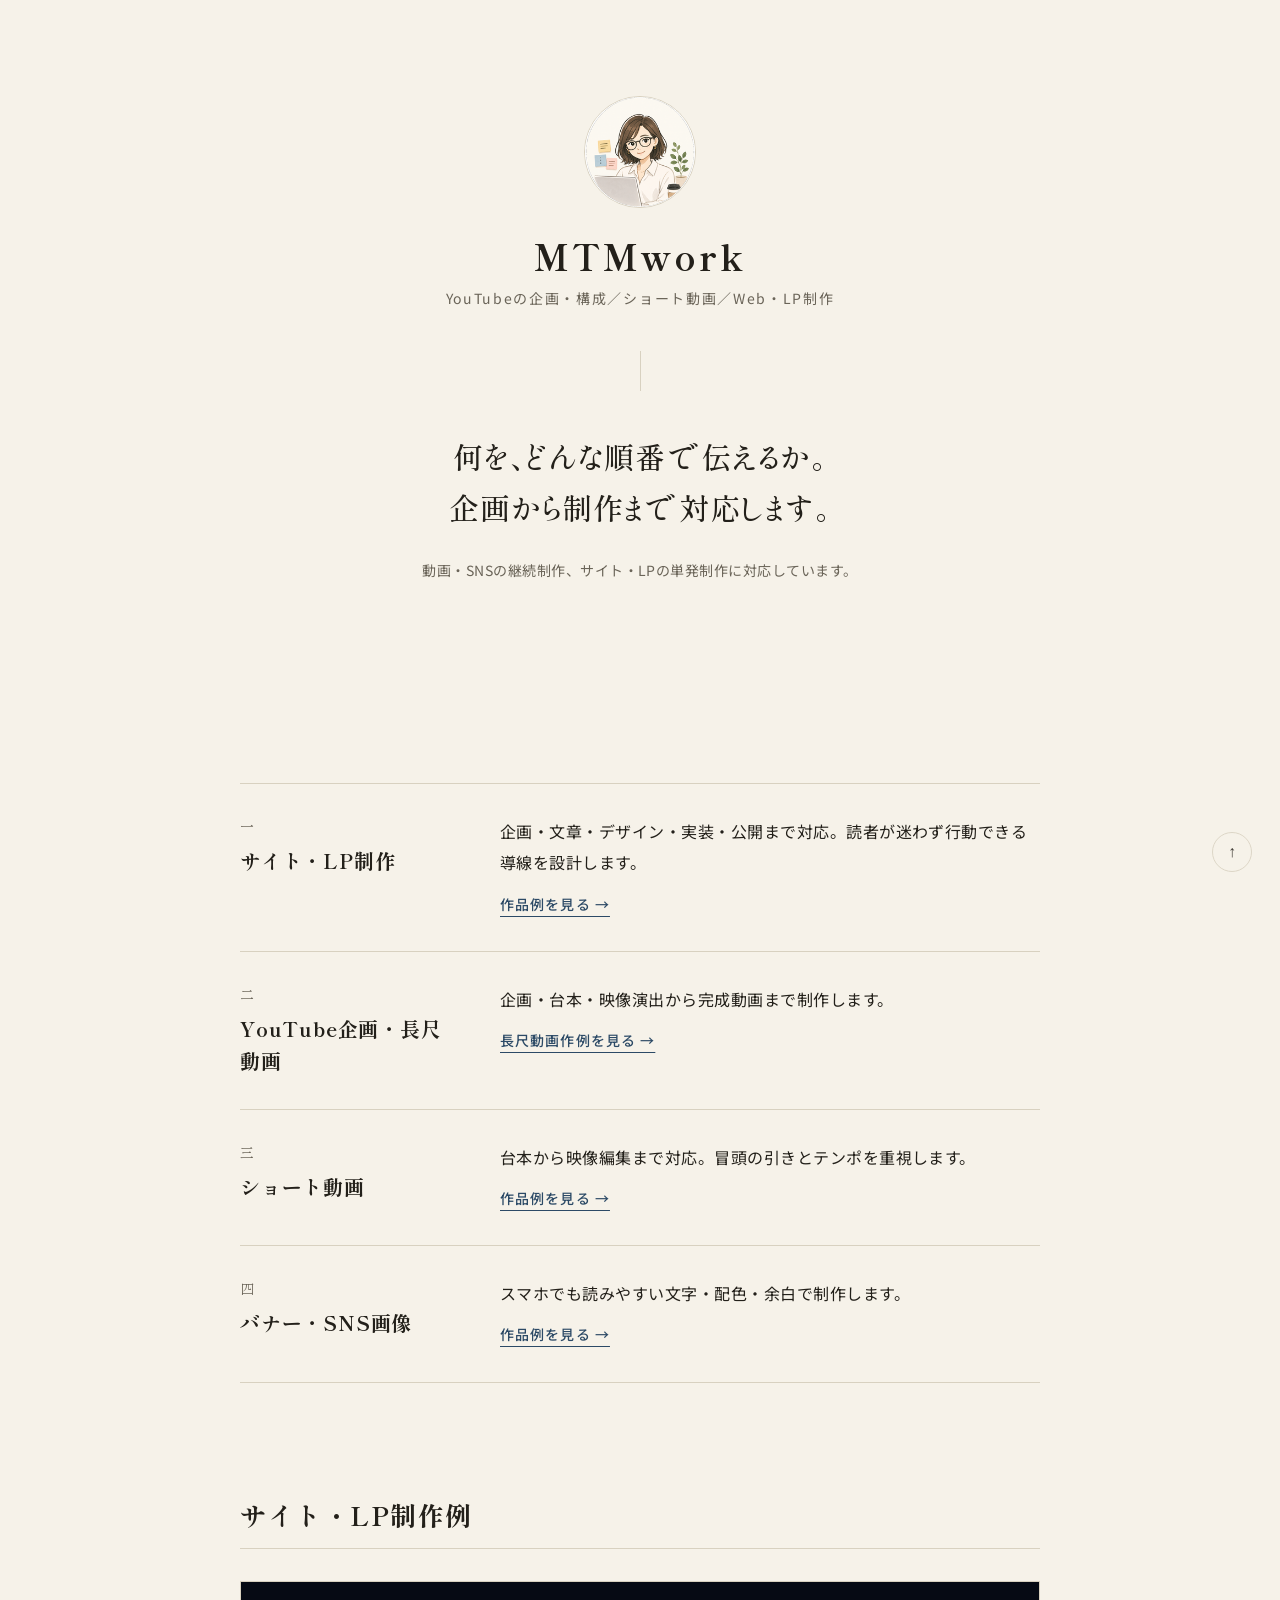
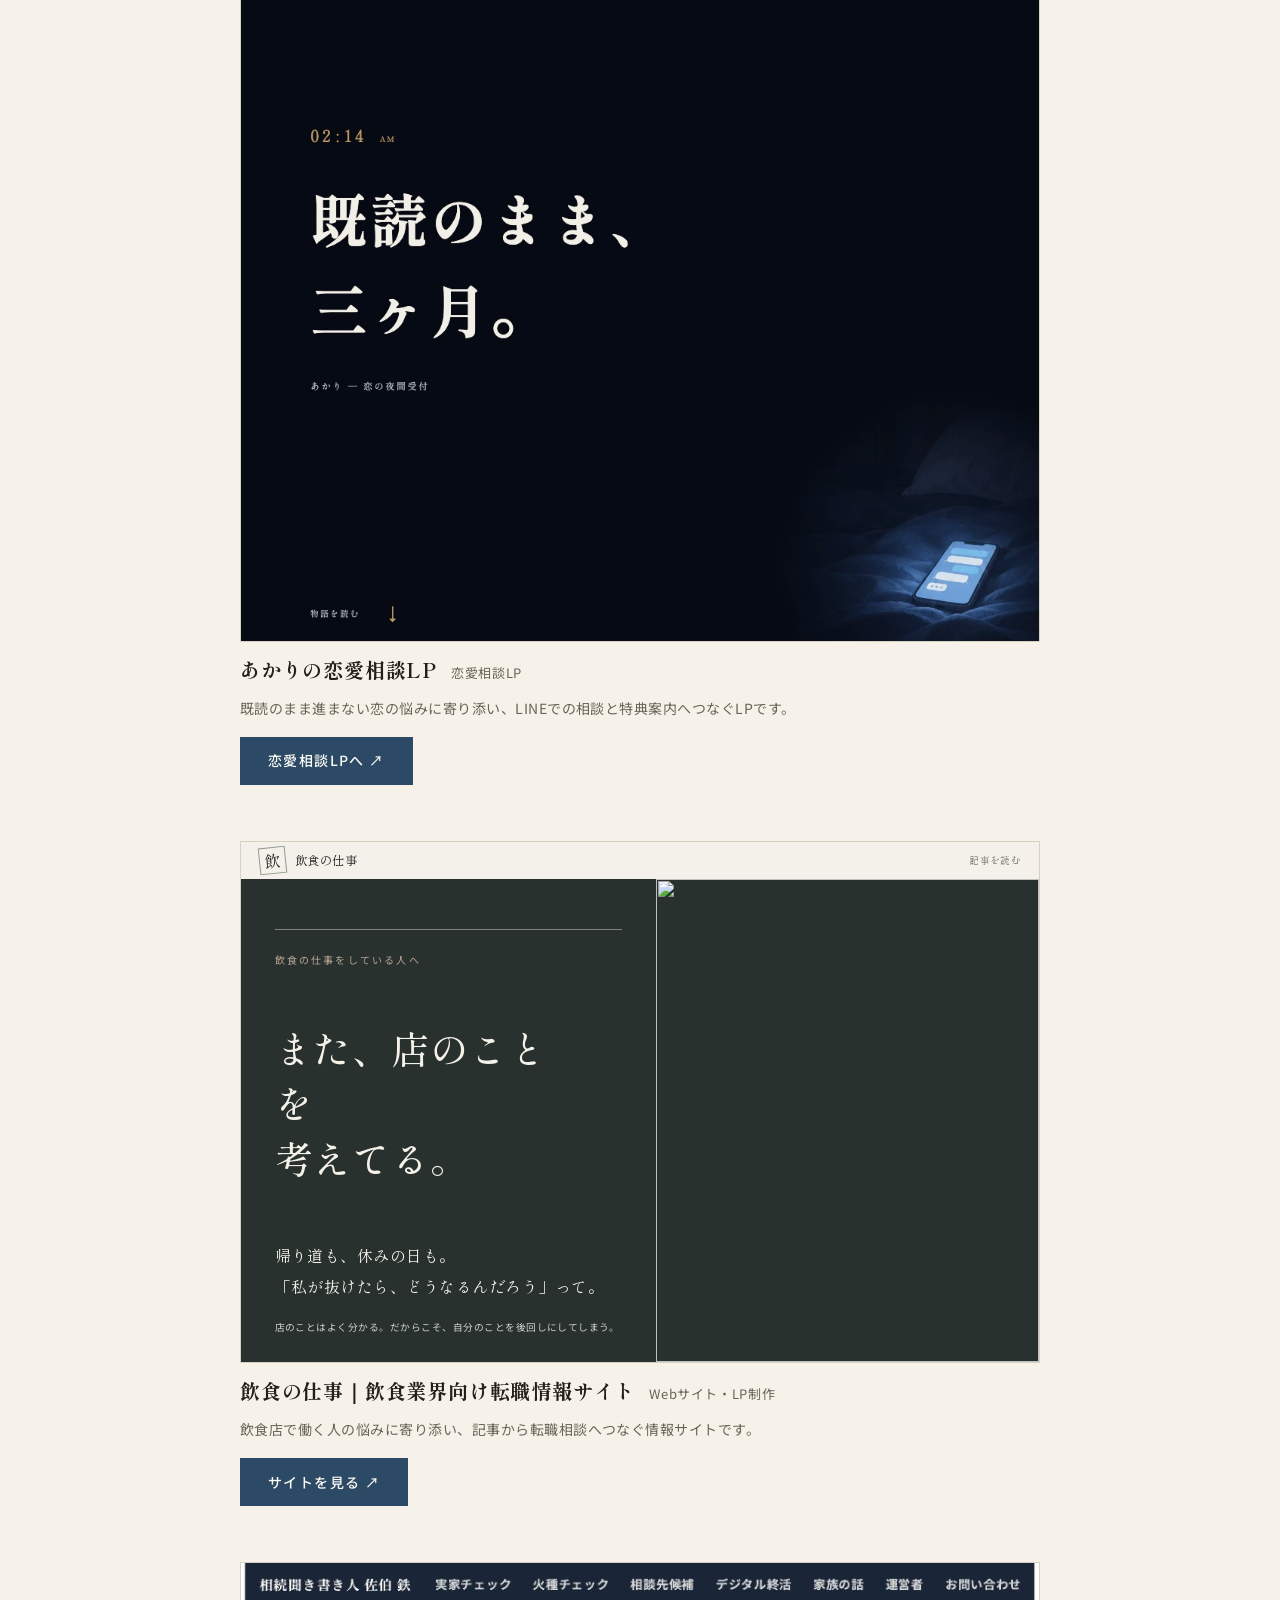
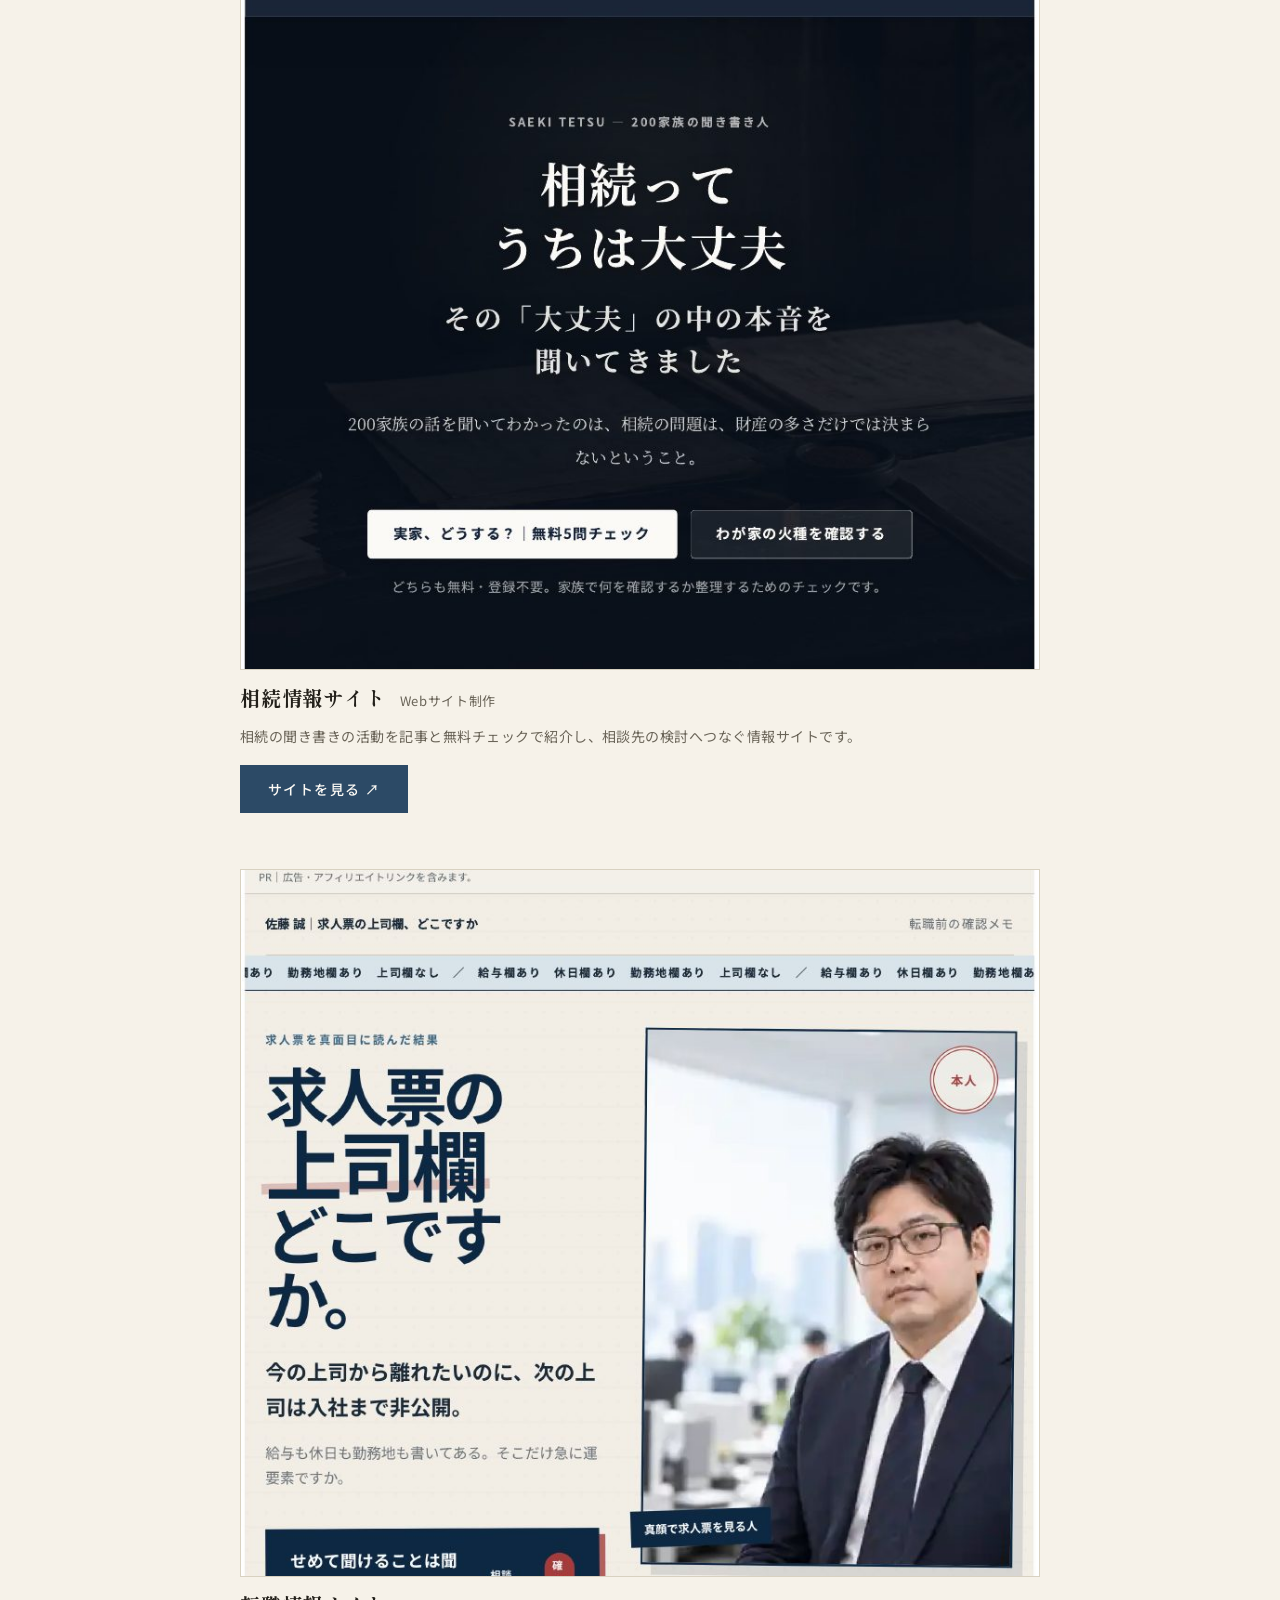
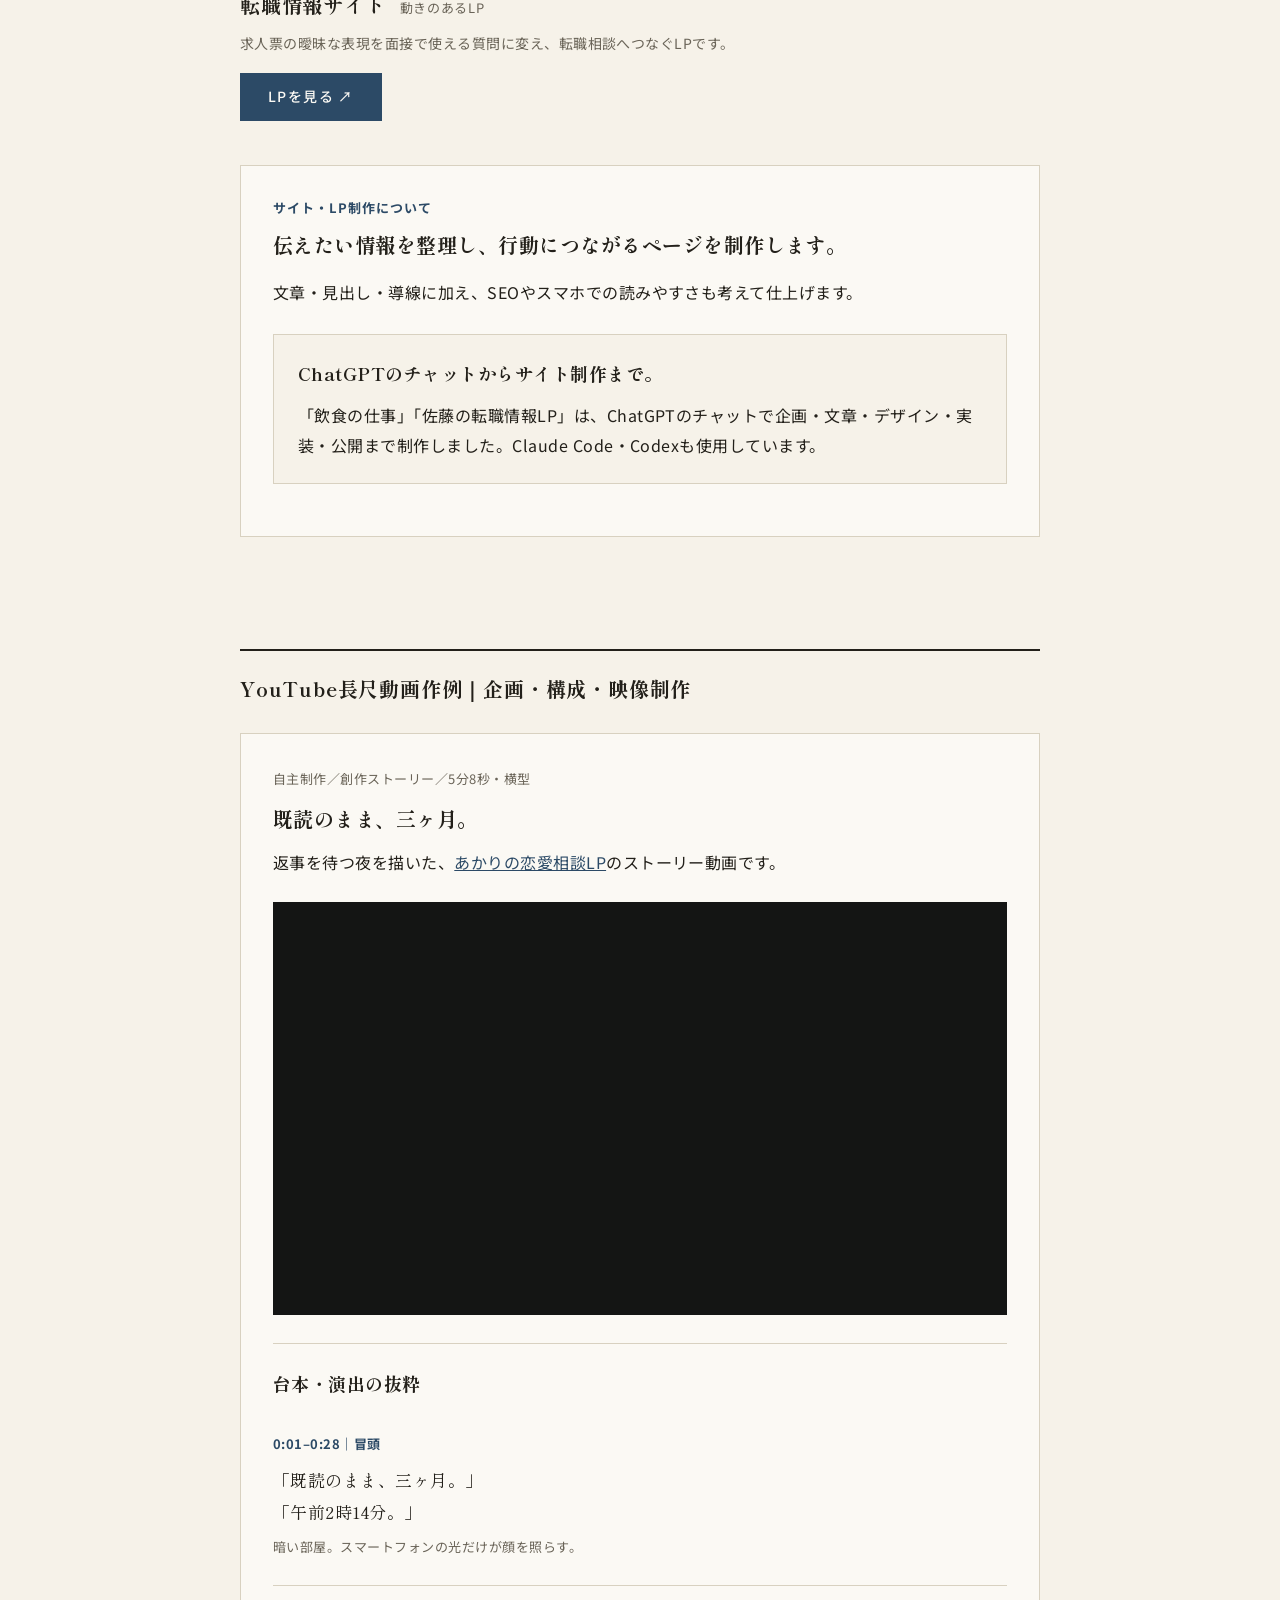
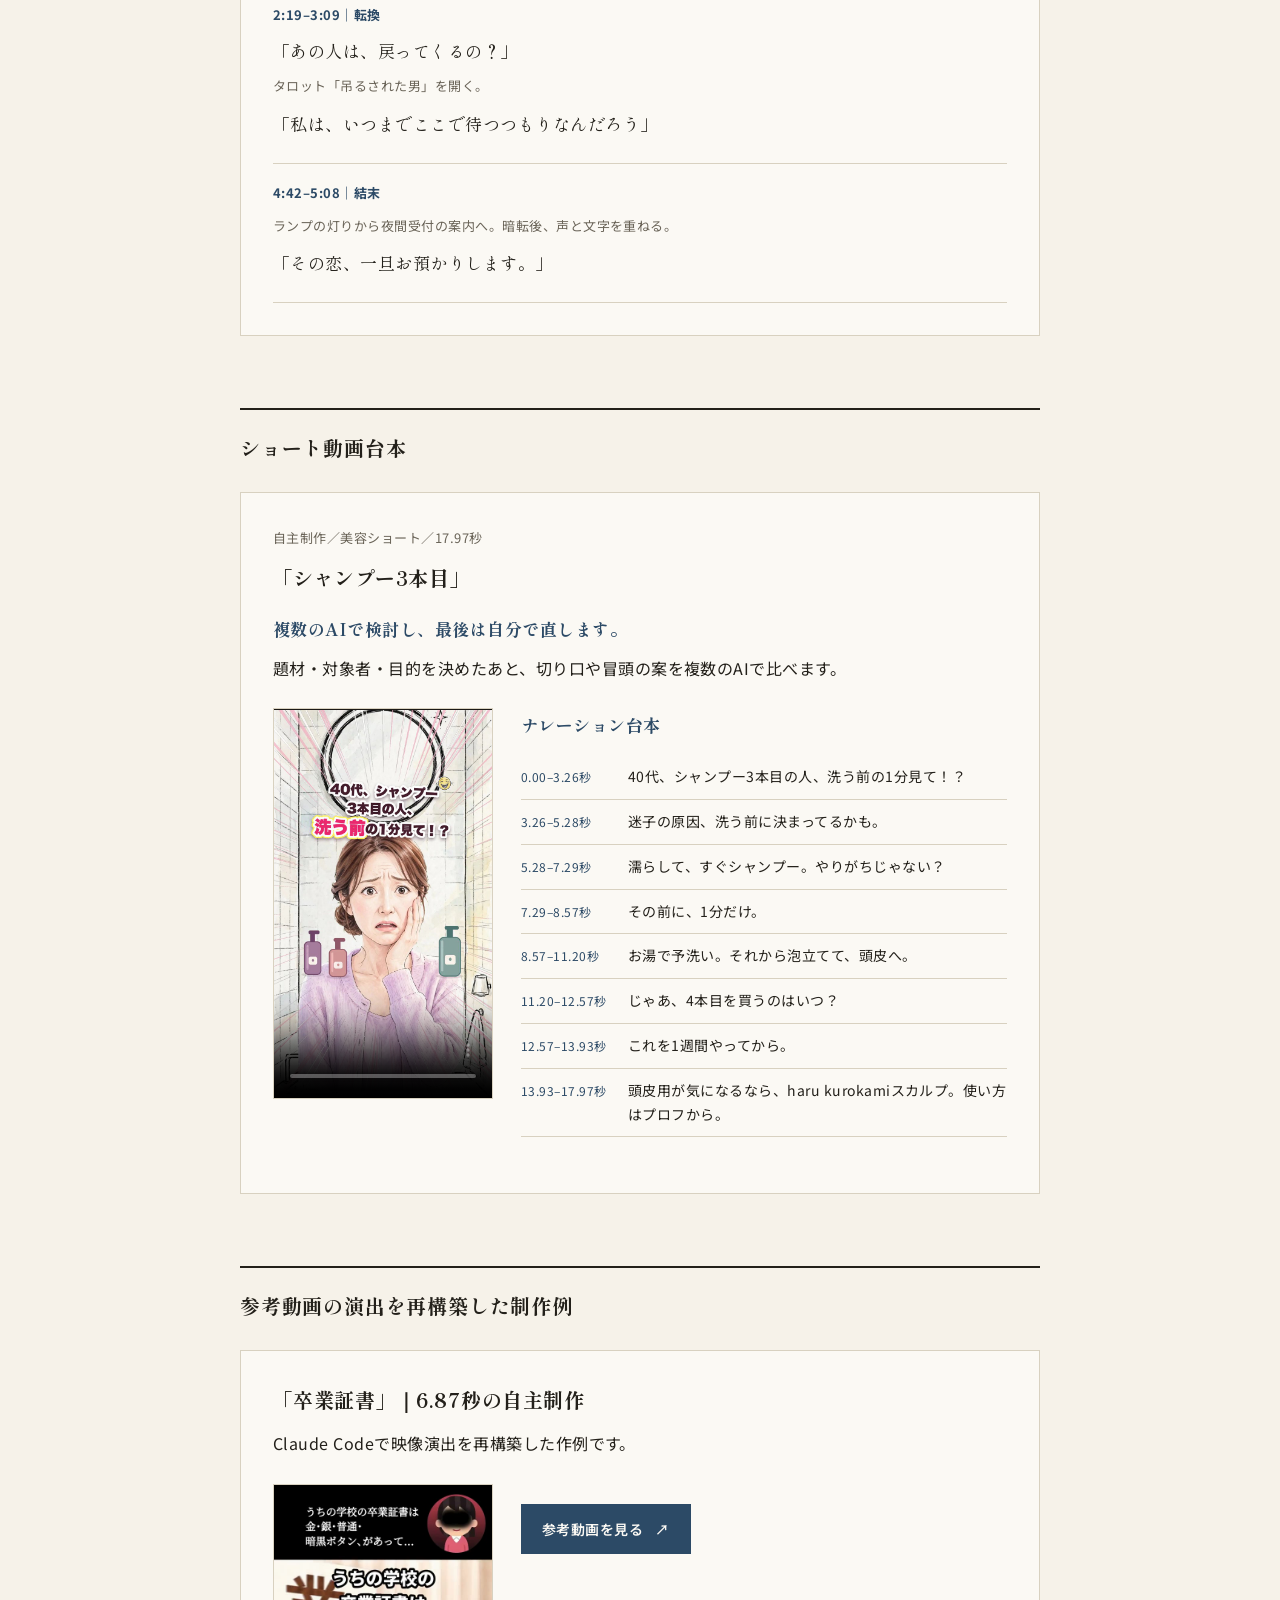
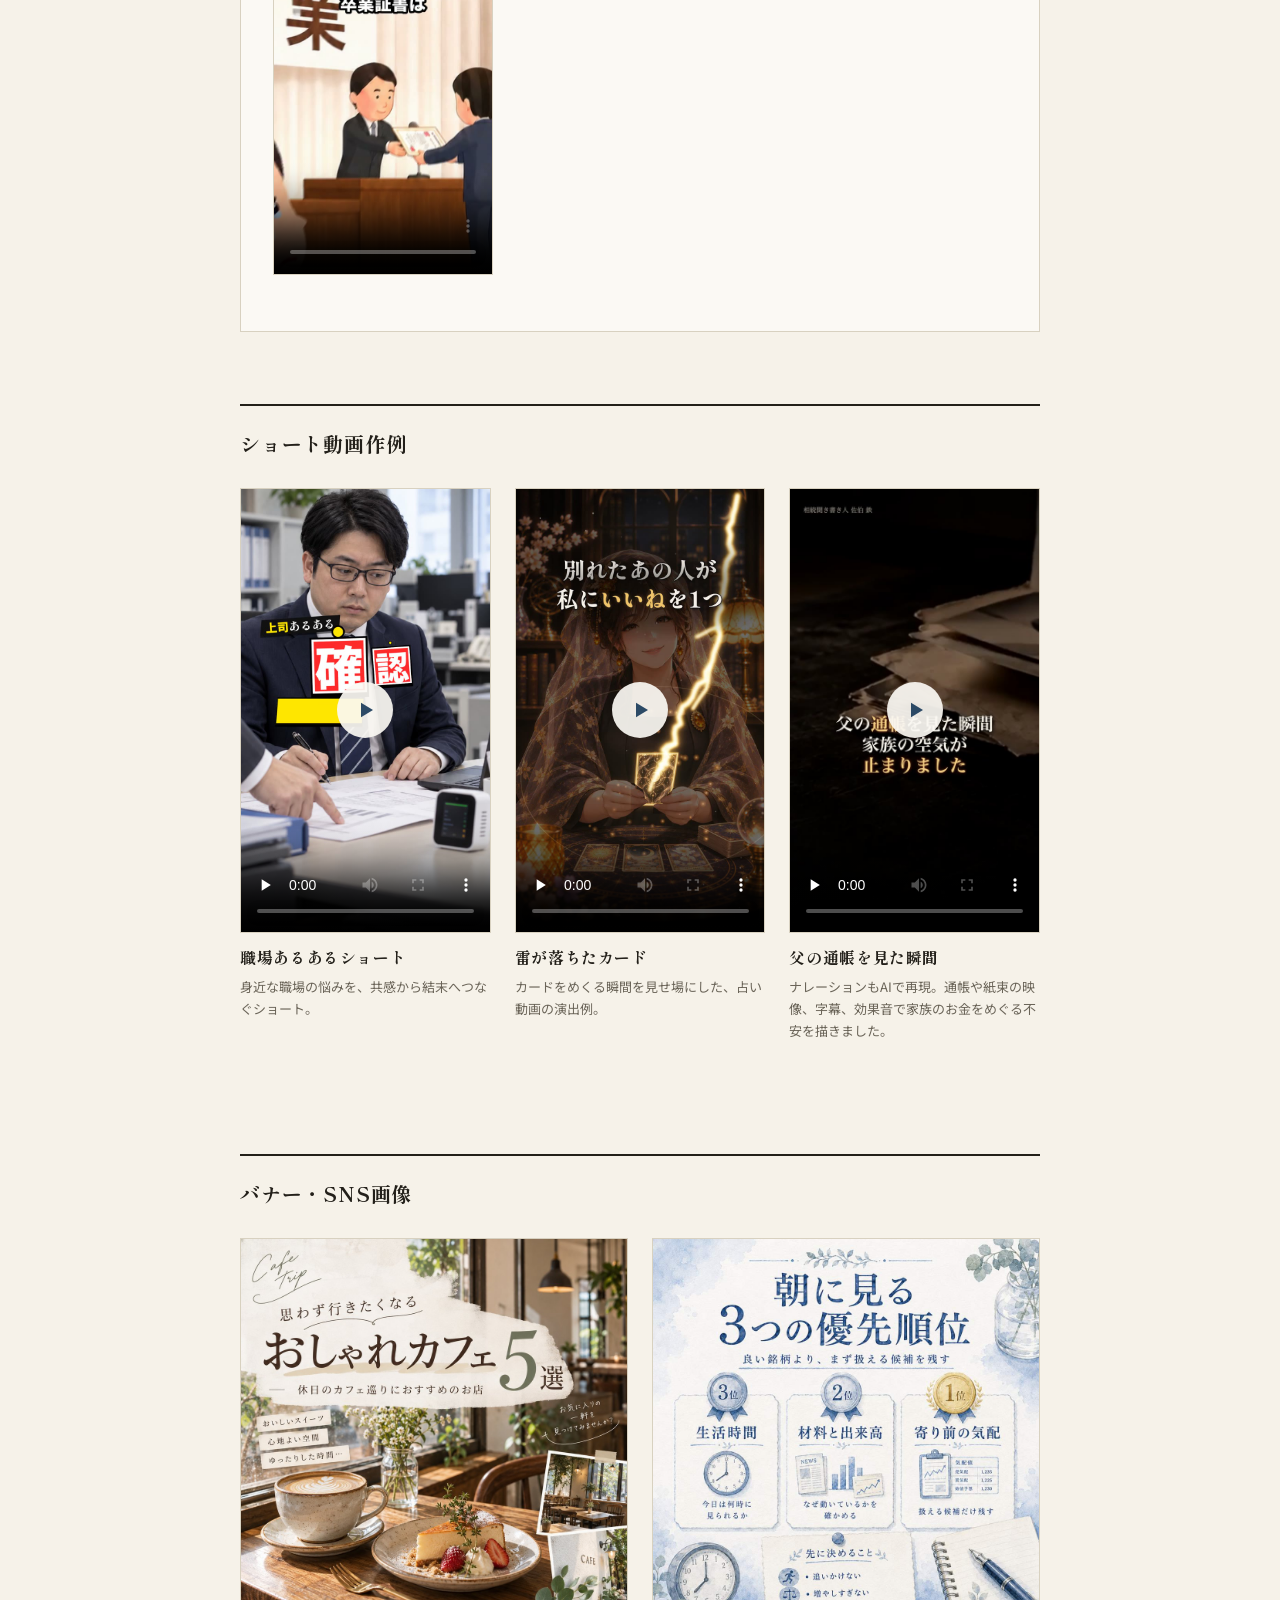
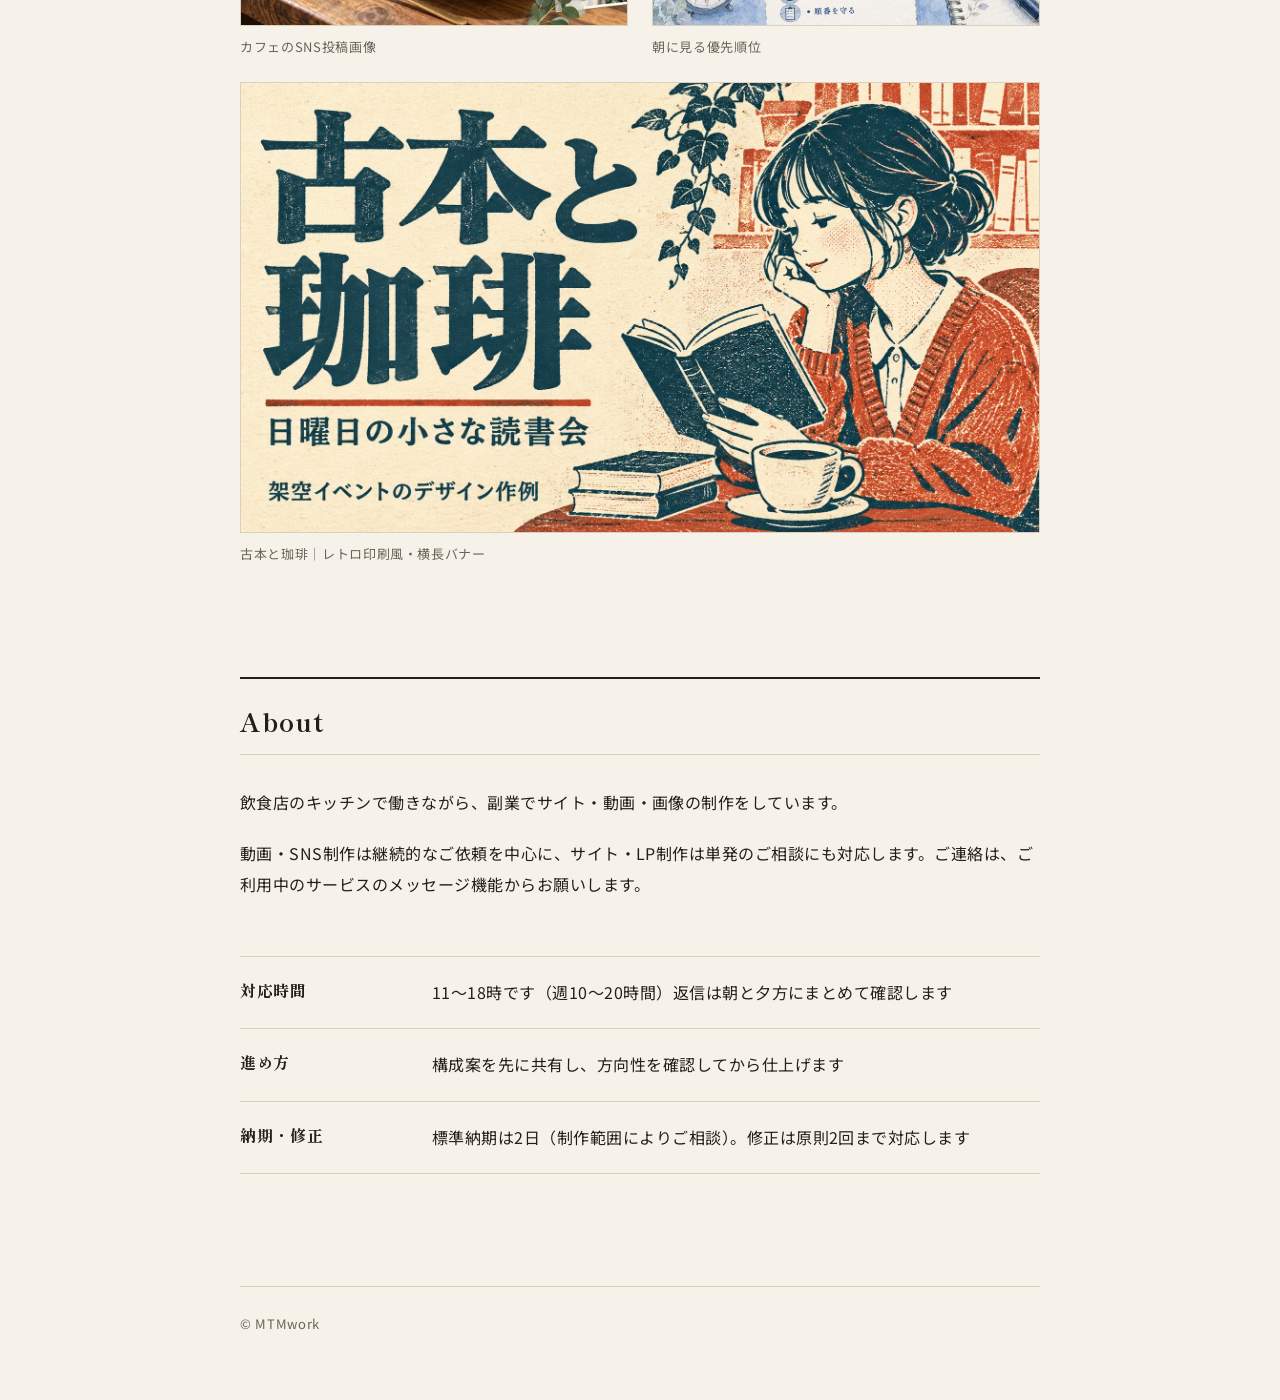
==== index.html @ a9202a2f "Restore Akari long-film script excerpts and staging directions" ====
<!doctype html>
<html lang="ja">
  <head>
    <meta charset="utf-8" />
    <meta name="viewport" content="width=device-width, initial-scale=1, viewport-fit=cover" />
    <meta name="color-scheme" content="light" />
    <meta name="description" content="MTMworkのポートフォリオ。YouTubeの企画・プロット、ショート動画、SNS画像、Webサイト・LP制作の作品例と対応範囲をご紹介します。" />
    <link rel="icon" href="data:," />
    <title>MTMwork｜ポートフォリオ</title>
    <link rel="preconnect" href="https://fonts.googleapis.com" />
    <link rel="preconnect" href="https://fonts.gstatic.com" crossorigin />
    <link href="https://fonts.googleapis.com/css2?family=Noto+Sans+JP:wght@400;500&family=Shippori+Mincho+B1:wght@500;700&display=swap" rel="stylesheet" />
    <style>
      :root {
        /* 色（仕様書 §2・§8） */
        --c-bg: #F6F2E9;
        --c-surface: #FBF9F4;
        --c-text: #23201A;
        --c-text-sub: #6A6458;
        --c-accent: #2C4A66;
        --c-rule: #D8D1C0;
        --c-video: #1C1A16;

        /* 書体（仕様書 §3・§8） */
        --f-head: "Shippori Mincho B1", "Noto Serif JP", "Hiragino Mincho ProN", "Yu Mincho", serif;
        --f-body: "Noto Sans JP", "Hiragino Kaku Gothic ProN", "Yu Gothic", sans-serif;

        /* サイズ */
        --fs-name: 36px;
        --fs-catch: 30px;
        --fs-h2: 26px;
        --fs-h3: 20px;
        --fs-body: 16px;
        --fs-small: 13px;

        /* 間隔 */
        --sp-section: 112px;

        /* レイアウト */
        --w-container: 880px;
        --pad-x: 40px;
      }
      @media (max-width: 899px) {
        :root { --pad-x: 32px; }
      }
      @media (max-width: 599px) {
        :root {
          --fs-name: 30px;
          --fs-catch: 22px;
          --fs-h2: 21px;
          --fs-h3: 18px;
          --fs-body: 15px;
          --fs-small: 12.5px;
          --sp-section: 72px;
          --pad-x: 20px;
        }
      }

      * { box-sizing: border-box; }
      body {
        margin: 0;
        background: var(--c-bg);
        color: var(--c-text);
        font-family: var(--f-body);
        font-size: var(--fs-body);
        line-height: 1.95;
        letter-spacing: 0.03em;
        -webkit-font-smoothing: antialiased;
      }
      .wrap {
        max-width: var(--w-container);
        margin: 0 auto;
        padding: 0 var(--pad-x) 64px;
      }
      a, button, summary {
        transition: color 0.2s, background-color 0.2s;
      }
      a:link:not([class]), a:visited:not([class]) { color: var(--c-accent); }
      a:focus-visible, button:focus-visible, summary:focus-visible {
        outline: 2px solid var(--c-accent);
        outline-offset: 2px;
      }

      /* ---------- ファーストビュー（§5-1） ---------- */
      .hero {
        text-align: center;
        padding: 96px 0 88px;
      }
      .avatar {
        width: 112px;
        height: 112px;
        margin: 0 auto;
        border-radius: 50%;
        display: block;
        object-fit: cover;
        background: var(--c-surface);
        border: 1px solid var(--c-rule);
      }
      .hero h1 {
        margin: 24px 0 0;
        font-family: var(--f-head);
        font-size: var(--fs-name);
        font-weight: 700;
        line-height: 1.3;
        letter-spacing: 0.08em;
        font-feature-settings: "palt";
      }
      .hero .title {
        margin: 8px 0 0;
        color: var(--c-text-sub);
        font-size: 14px;
        line-height: 1.7;
        letter-spacing: 0.12em;
      }
      .hero .rule-v {
        width: 1px;
        height: 40px;
        background: var(--c-rule);
        margin: 40px auto;
      }
      .hero .catch {
        margin: 0 auto;
        font-family: var(--f-head);
        font-size: var(--fs-catch);
        font-weight: 500;
        line-height: 1.7;
        letter-spacing: 0.04em;
        font-feature-settings: "palt";
        word-break: keep-all;
        overflow-wrap: anywhere;
      }

      .hero .hero-note {
        margin: 24px auto 0;
        max-width: 38em;
        color: var(--c-text-sub);
        font-size: 14px;
        line-height: 1.9;
      }

      /* ---------- セクション共通（§4） ---------- */
      section { margin-top: var(--sp-section); }
      section.bordered { border-top: 1px solid var(--c-rule); }
      .sec-head {
        border-bottom: 1px solid var(--c-rule);
        padding-bottom: 14px;
        margin-bottom: 32px;
      }
      .sec-head h2 {
        margin: 0;
        font-family: var(--f-head);
        font-size: var(--fs-h2);
        font-weight: 700;
        line-height: 1.5;
        letter-spacing: 0.06em;
      }
      .lead {
        margin: 0 0 8px;
        max-width: 38em;
        color: var(--c-text-sub);
      }

      /* ---------- サービス3件：罫線区切りリスト（§5-2） ---------- */
      .skills { border-bottom: 1px solid var(--c-rule); }
      .skill {
        display: grid;
        grid-template-columns: 220px minmax(0, 1fr);
        column-gap: 40px;
        border-top: 1px solid var(--c-rule);
        padding: 32px 0;
      }
      .skill .num {
        display: block;
        font-family: var(--f-head);
        font-size: 14px;
        line-height: 1.5;
        color: var(--c-text-sub);
        margin-bottom: 8px;
      }
      .skill h3 {
        margin: 0;
        font-family: var(--f-head);
        font-size: var(--fs-h3);
        font-weight: 700;
        line-height: 1.6;
        letter-spacing: 0.04em;
      }
      .skill p {
        margin: 0;
        max-width: 38em;
      }
      .skill .more {
        display: inline-block;
        margin-top: 16px;
        font-size: 14px;
        font-weight: 500;
        line-height: 1.4;
        letter-spacing: 0.08em;
        color: var(--c-accent);
        text-decoration: underline;
        text-decoration-color: var(--c-accent);
        text-underline-offset: 6px;
      }
      .skill .more:hover {
        color: var(--c-text);
        text-decoration-color: var(--c-text);
      }

      /* ---------- 作品グループ見出し（§5-3） ---------- */
      .sub-head {
        margin: 72px 0 28px;
        border-top: 2px solid var(--c-text);
        padding-top: 22px;
        font-family: var(--f-head);
        font-size: var(--fs-h3);
        font-weight: 700;
        line-height: 1.6;
        letter-spacing: 0.04em;
        scroll-margin-top: 24px;
      }
      #works-sites { scroll-margin-top: 24px; }

      /* ---------- 作品（サイト） ---------- */
      .works { display: grid; grid-template-columns: minmax(0, 1fr); min-width: 0; width: 100%; gap: 56px; }
      .site-work { min-width: 0; width: 100%; max-width: 100%; }
      .site-work .site-shot { max-width: 100%; }
      .itk-preview { width: 100%; min-width: 0; }
      .site-shot {
        display: block;
        width: 100%;
        height: auto;
        border: 1px solid var(--c-rule);
      }
      /* 「飲食の仕事」作品プレビュー：掲載画像を軽量なHTMLで再現 */
      .itk-preview { overflow: hidden; aspect-ratio: 2048 / 1337; background: #29312f; color: #f4f1e8; container-type: inline-size; }
      .itk-preview-nav { display: flex; align-items: center; gap: 1.15cqw; height: 7.1%; padding: 0 2.2cqw; box-sizing: border-box; background: #f4f1eb; color: #242722; font-family: var(--f-head); font-size: 1.55cqw; }
      .itk-preview-mark { display: inline-flex; justify-content: center; align-items: center; width: 3.4cqw; height: 3.4cqw; border: 1px solid #969a8d; font-size: 2cqw; transform: rotate(-6deg); }
      .itk-preview-nav-right { margin-left: auto; font-size: 1.2cqw; color: #7c7a71; }
      .itk-preview-hero { display: grid; grid-template-columns: 52% 48%; height: 92.9%; }
      .itk-preview-copy { display: flex; flex-direction: column; min-width: 0; padding: 6.3cqw 4.2cqw 3.3cqw; box-sizing: border-box; }
      .itk-preview-rule { border-top: 1px solid #81847e; margin-bottom: 2.5cqw; }
      .itk-preview-kicker { color: #b8a694; font-size: 1.25cqw; letter-spacing: 0.22em; white-space: nowrap; }
      .itk-preview-title { display: block; margin-top: 6.5cqw; font-family: var(--f-head); font-size: 4.8cqw; font-weight: 500; line-height: 1.43; letter-spacing: 0.025em; }
      .itk-preview-lead { display: block; margin-top: auto; font-family: var(--f-head); font-size: 2cqw; line-height: 1.95; }
      .itk-preview-desc { display: block; margin-top: 2.1cqw; font-size: 1.22cqw; line-height: 1.75; color: #d0d1cc; }
      .itk-preview-photo { display: block; width: 100%; height: 100%; object-fit: cover; object-position: center; min-width: 0; }
      .site-meta {
        display: flex;
        align-items: baseline;
        flex-wrap: wrap;
        gap: 6px 14px;
        margin-top: 12px;
      }
      .site-name {
        margin: 0;
        font-family: var(--f-head);
        font-size: var(--fs-h3);
        font-weight: 700;
        line-height: 1.6;
        letter-spacing: 0.04em;
      }
      .site-work .tag {
        font-size: var(--fs-small);
        line-height: 1.7;
        letter-spacing: 0.05em;
        color: var(--c-text-sub);
      }
      .site-work .open {
        margin-top: 16px;
        display: inline-flex;
        align-items: center;
        height: 48px;
        padding: 0 28px;
        background: var(--c-accent);
        color: var(--c-surface);
        font-size: 14px;
        font-weight: 500;
        letter-spacing: 0.1em;
        text-decoration: none;
      }
      .site-work .open:hover { background: var(--c-text); }

      .work-note {
        margin: 10px 0 0;
        color: var(--c-text-sub);
        font-size: 14px;
        line-height: 1.8;
      }
      .plot-sample {
        background: var(--c-surface);
        border: 1px solid var(--c-rule);
        padding: 32px;
      }
      .plot-sample .sample-label {
        margin: 0 0 10px;
        color: var(--c-text-sub);
        font-size: var(--fs-small);
      }
      .plot-sample h4 {
        margin: 0 0 12px;
        font-family: var(--f-head);
        font-size: var(--fs-h3);
        line-height: 1.65;
      }
      .plot-sample p { margin: 0 0 18px; }
      .plot-sample ol {
        margin: 16px 0 0;
        padding-left: 1.6em;
      }
      .plot-sample li { padding-left: 0.2em; margin-bottom: 10px; }
      .plot-sample li:last-child { margin-bottom: 0; }
      .plot-sample .sample-note {
        margin: 24px 0 0;
        padding-top: 16px;
        border-top: 1px solid var(--c-rule);
        color: var(--c-text-sub);
        font-size: 14px;
      }

      .plot-sample .plot-intro,
      .plot-sample .plot-characters {
        margin-bottom: 8px;
        font-size: 14px;
        color: var(--c-text-sub);
      }
      .plot-scene {
        margin-top: 28px;
        padding-top: 24px;
        border-top: 1px solid var(--c-rule);
      }
      .plot-scene h5 {
        margin: 0 0 20px;
        font-family: var(--f-head);
        font-size: 17px;
        font-weight: 700;
        line-height: 1.6;
        color: var(--c-accent);
      }
      .plot-scene p {
        margin: 0 0 13px;
        line-height: 1.95;
      }
      .plot-scene .plot-dialogue {
        padding-left: 16px;
        border-left: 2px solid var(--c-rule);
        margin: 18px 0;
      }
      .plot-scene .plot-dialogue strong {
        font-size: 13px;
        font-weight: 500;
        color: var(--c-text-sub);
      }
      .plot-scene .plot-dialogue br { display: block; content: ""; margin-bottom: 5px; }
      .plot-sample > details { margin-top: 20px; }
      .plot-sample > details > summary {
        display: flex;
        align-items: center;
        justify-content: space-between;
        padding: 13px 16px;
        border: 1px solid var(--c-rule);
        color: var(--c-text);
        cursor: pointer;
        list-style: none;
        font-size: 14px;
        font-weight: 600;
      }
      .plot-sample > details > summary::-webkit-details-marker { display: none; }
      .plot-sample > details > summary::after { content: "＋"; font-size: 18px; color: var(--c-accent); }
      .plot-sample > details[open] > summary::after { content: "－"; }
      .plot-sample > details > summary:hover { background: var(--c-bg); }
      .plot-sample > details > .detail-body { padding-top: 6px; }
      .plot-ending { margin-bottom: 8px; }
      @media (max-width: 599px) {
        .plot-scene { margin-top: 24px; padding-top: 20px; }
        .plot-scene .plot-dialogue { padding-left: 12px; }
      }

      /* ショート台本：8パート設計と制作動画 */
      .short-script-feature {
        display: grid;
        grid-template-columns: minmax(160px, 220px) minmax(0, 1fr);
        gap: 28px;
        align-items: start;
        margin: 24px 0;
      }
      .short-script-video { margin: 0; min-width: 0; }
      .short-script-video video {
        display: block;
        width: 100%;
        aspect-ratio: 9 / 16;
        object-fit: contain;
        background: var(--c-video);
        border: 1px solid var(--c-rule);
      }
      .short-script-video figcaption {
        margin-top: 9px;
        font-size: 12px;
        color: var(--c-text-sub);
        line-height: 1.7;
      }
      .short-script-thinking h5 {
        margin: 0 0 14px;
        font-family: var(--f-head);
        font-size: 17px;
        color: var(--c-accent);
      }
      .short-script-thinking p { margin-bottom: 12px; }
      .script-beats {
        display: grid;
        grid-template-columns: repeat(2, minmax(0, 1fr));
        gap: 12px 22px;
        list-style: none;
        padding: 0 !important;
        margin: 20px 0 0;
      }
      .script-beats li {
        margin: 0 !important;
        padding: 14px !important;
        border: 1px solid var(--c-rule);
      }
      .script-beats strong { display: block; margin-bottom: 6px; color: var(--c-accent); }
      .script-beats span { display: block; line-height: 1.8; font-size: 14px; }
      @media (max-width: 599px) {
        .short-script-feature, .script-beats { grid-template-columns: 1fr; }
        .short-script-video { max-width: 230px; margin: 0 auto; }
      }

      /* 長尺動画作例｜埋め込み・解説 */
      .long-video-layout { display: block; min-width: 0; margin: 24px 0; }
      .long-video-player {
        width: 100%;
        max-width: 100%;
        min-width: 0;
        margin-bottom: 28px;
      }
      .long-video-player iframe {
        display: block;
        width: 100%;
        max-width: 100%;
        height: auto;
        aspect-ratio: 16 / 9;
        border: 0;
        background: #141514;
      }
      .long-video-notes { width: 100%; min-width: 0; }
      .long-video-notes h5 { margin: 0 0 15px; color: var(--c-accent); font-family: var(--f-head); font-size: 17px; }
      .long-video-notes p { margin: 0 0 15px; line-height: 1.85; font-size: 14px; }
      .long-video-notes strong { color: var(--c-accent); }

      /* YouTube企画・プロットの提案書レイアウト */
      .plot-hook {
        background: var(--c-bg);
        border-left: 3px solid var(--c-accent);
        padding: 20px 22px;
        margin: 24px 0 !important;
        font-family: var(--f-head);
        line-height: 2;
      }
      .plot-hook strong { font-size: 1.2em; }
      .plot-pitch, .plot-creative, .plot-craft {
        display: grid;
        grid-template-columns: repeat(2, minmax(0, 1fr));
        gap: 18px 26px;
        margin: 24px 0;
      }
      .plot-pitch > div, .plot-creative > div, .plot-craft > div { min-width: 0; }
      .plot-pitch h5, .plot-creative h5 {
        margin: 0 0 10px;
        font-size: 15px;
        color: var(--c-accent);
        line-height: 1.6;
      }
      .plot-creative { border-top: 1px solid var(--c-rule); padding-top: 24px; }
      .plot-creative p, .plot-pitch p, .plot-craft p { margin: 0 0 10px; line-height: 1.85; }
      .plot-first20 { margin-top: 25px; }
      .plot-opening {
        border: 1px solid var(--c-rule);
        padding: 22px 24px;
      }
      .plot-opening p { margin-bottom: 12px; }
      .plot-stamp {
        display: inline-block;
        font-size: 12px;
        color: var(--c-accent);
        font-weight: 700;
        margin-right: 10px;
        font-variant-numeric: tabular-nums;
      }
      .story-map {
        margin: 0 !important;
        padding: 0 !important;
        list-style: none;
        display: grid;
        gap: 0;
      }
      .story-map li {
        display: grid;
        grid-template-columns: 100px minmax(0, 1fr);
        gap: 18px;
        padding: 14px 0 !important;
        margin: 0 !important;
        border-bottom: 1px solid var(--c-rule);
      }
      .story-map .story-time { font-size: 13px; font-weight: 600; color: var(--c-accent); font-variant-numeric: tabular-nums; }
      .story-map strong { display: block; margin-bottom: 5px; }
      .story-map li div span { display: block; line-height: 1.8; }
      .plot-craft { gap: 18px 24px; }
      .plot-craft > div { border-top: 1px solid var(--c-rule); padding-top: 12px; }
      .plot-craft strong { display: block; margin-bottom: 7px; color: var(--c-accent); }
      .plot-craft p { font-size: 14px; }
      @media (max-width: 599px) {
        .plot-pitch, .plot-creative, .plot-craft { grid-template-columns: 1fr; gap: 12px; }
        .story-map li { grid-template-columns: 1fr; gap: 3px; }
        .plot-opening { padding: 18px 14px; }
        .plot-hook { padding: 16px; }
      }

      /* 会話ベースの実装手法と導線優先の説明 */
      .craft-build {
        margin: 26px 0 20px;
        padding: 23px 24px;
        border: 1px solid var(--c-rule);
        background: var(--c-bg);
      }
      .craft-build h4, .craft-priority h4 {
        margin: 0 0 12px;
        font-family: var(--f-head);
        font-size: 18px;
        line-height: 1.7;
      }
      .craft-build p, .craft-priority p { margin: 0 0 12px; line-height: 1.88; }
      .craft-build p:last-child, .craft-priority p:last-child { margin-bottom: 0; }
      .craft-priority { border-left: 3px solid var(--c-accent); padding: 4px 0 4px 20px; margin: 22px 0 26px; }
      @media (max-width: 599px) { .craft-build { padding: 20px 16px; } .craft-priority { padding-left: 13px; } }

      /* LP / コピー / SEO とバナー制作の考え方 */
      .craft-section {
        margin-top: 44px;
        border: 1px solid var(--c-rule);
        padding: 30px 32px 32px;
        background: var(--c-surface);
        scroll-margin-top: 24px;
      }
      .craft-eyebrow { margin: 0 0 9px; color: var(--c-accent); font-size: 13px; font-weight: 700; letter-spacing: .08em; }
      .craft-section h3, .banner-thinking h4 { margin: 0 0 16px; font-family: var(--f-head); font-size: var(--fs-h3); line-height: 1.6; }
      .craft-section > p { max-width: 63em; line-height: 1.9; }
      .craft-steps {
        list-style: none; padding: 0; margin: 24px 0;
        display: grid; grid-template-columns: repeat(2, minmax(0, 1fr)); gap: 12px;
      }
      .craft-steps li { padding: 16px 18px; border: 1px solid var(--c-rule); }
      .craft-steps strong { display: block; margin-bottom: 7px; font-size: 15px; color: var(--c-accent); }
      .craft-steps span { display: block; font-size: 14px; line-height: 1.8; }
      .craft-two { border-top: 1px solid var(--c-rule); display: grid; grid-template-columns: repeat(2, minmax(0, 1fr)); gap: 30px; padding-top: 22px; }
      .craft-two h4 { margin: 0 0 15px; font-size: 17px; font-family: var(--f-head); }
      .craft-two p { margin: 0 0 14px; line-height: 1.85; }
      .craft-two strong { color: var(--c-accent); }
      .craft-footnote { margin: 16px 0 0; padding-top: 16px; border-top: 1px solid var(--c-rule); color: var(--c-text-sub); font-size: 13px; }
      .banner-thinking { padding-bottom: 20px; max-width: 65em; }
      .banner-thinking h4 { font-size: 19px; }
      .banner-thinking p { line-height: 1.9; margin: 0 0 12px; }
      .gallery .banner-wide { grid-column: 1 / -1; }
      .gallery .banner-wide img { width: 100%; height: auto; }
      .banner-wide > p { margin: 9px 0 0; font-size: 14px; color: var(--c-text-sub); line-height: 1.8; }
      @media (max-width: 599px) {
        .craft-section { padding: 24px 18px; }
        .craft-steps, .craft-two { grid-template-columns: 1fr; }
        .craft-two { gap: 12px; }
      }

      /* 参考動画ボタン：テキストリンクより押しやすく、LPの配色に統一 */
      .reference-video-action { margin: 20px 0 0 !important; }
      .reference-video-btn {
        display: inline-flex;
        align-items: center;
        justify-content: center;
        gap: 12px;
        max-width: 100%;
        padding: 13px 20px;
        border: 1px solid var(--c-accent);
        background: var(--c-accent);
        color: var(--c-surface);
        font-size: 14px;
        line-height: 1.6;
        font-weight: 600;
        text-decoration: none;
        text-align: center;
        overflow-wrap: anywhere;
      }
      .reference-video-btn:hover { background: var(--c-text); border-color: var(--c-text); color: var(--c-surface); }
      @media (max-width: 599px) { .reference-video-btn { width: 100%; } }

      /* ---------- 作品（ショート動画） ---------- */
      .shorts {
        display: grid;
        grid-template-columns: repeat(3, minmax(0, 1fr));
        gap: 24px;
        align-items: start;
      }
      .short { margin: 0; min-width: 0; }
      .short .frame {
        position: relative;
        width: 100%;
        aspect-ratio: 9 / 16;
        overflow: hidden;
        background: var(--c-video);
        border: 1px solid var(--c-rule);
      }
      .short .frame video {
        position: absolute;
        top: 0;
        left: 0;
        width: 100%;
        height: 100%;
        object-fit: contain;
        border: 0;
        display: block;
        background: var(--c-video);
      }
      .play-btn {
        position: absolute;
        top: 50%;
        left: 50%;
        transform: translate(-50%, -50%);
        width: 56px;
        height: 56px;
        border: 0;
        border-radius: 50%;
        background: rgba(251, 249, 244, 0.92);
        color: var(--c-accent);
        display: flex;
        align-items: center;
        justify-content: center;
        cursor: pointer;
        padding: 0;
      }
      .play-btn:hover { background: #ffffff; }
      .play-btn svg { margin-left: 2px; }
      .play-btn[hidden] { display: none; }
      .short .frame.is-playing .play-btn { display: none; }
      .play-error {
        position: absolute;
        inset: 0;
        background: rgba(28, 26, 22, 0.92);
        color: var(--c-surface);
        display: flex;
        flex-direction: column;
        align-items: center;
        justify-content: center;
        gap: 12px;
        text-align: center;
        padding: 18px;
      }
      .play-error[hidden] { display: none; }
      .play-error p { margin: 0; font-size: 13.5px; line-height: 1.6; }
      .play-error a {
        color: var(--c-surface);
        font-size: 14px;
        font-weight: 500;
        border: 1px solid var(--c-surface);
        padding: 7px 16px;
        text-decoration: none;
      }
      .play-error a:hover { text-decoration: underline; }
      .short figcaption {
        margin-top: 12px;
      }
      .short figcaption strong {
        display: block;
        font-family: var(--f-head);
        font-size: 16px;
        font-weight: 700;
        line-height: 1.6;
        letter-spacing: 0.04em;
      }
      .short-desc {
        display: block;
        margin-top: 5px;
        color: var(--c-text-sub);
        font-family: var(--f-body);
        font-size: 13px;
        font-weight: 400;
        line-height: 1.7;
        letter-spacing: 0;
      }

      /* ---------- 作品（バナー・SNS画像） ---------- */
      .gallery {
        display: grid;
        grid-template-columns: 1fr 1fr;
        gap: 24px;
        align-items: start;
      }
      .g-item { margin: 0; }
      .g-item img {
        width: 100%;
        height: auto;
        display: block;
        border: 1px solid var(--c-rule);
      }
      .g-item figcaption {
        margin-top: 10px;
        font-size: var(--fs-small);
        line-height: 1.7;
        letter-spacing: 0.05em;
        color: var(--c-text-sub);
      }

      /* ---------- About（§5-4） ---------- */
      .about-head {
        border-top: 2px solid var(--c-text);
        padding-top: 22px;
      }
      .about p {
        margin: 0 0 1.2em;
      }
      .about p:last-of-type { margin-bottom: 0; }
      .about-list {
        margin: 56px 0 0;
        border-bottom: 1px solid var(--c-rule);
      }
      .about-row {
        display: grid;
        grid-template-columns: 160px minmax(0, 1fr);
        column-gap: 32px;
        border-top: 1px solid var(--c-rule);
        padding: 20px 0;
      }
      .about-row dt {
        font-family: var(--f-head);
        font-size: 16px;
        font-weight: 700;
        line-height: 1.7;
        letter-spacing: 0.04em;
      }
      .about-row dd {
        margin: 0;
      }

      footer {
        margin-top: var(--sp-section);
        border-top: 1px solid var(--c-rule);
        padding-top: 24px;
        font-size: var(--fs-small);
        letter-spacing: 0.05em;
        color: var(--c-text-sub);
      }

      /* ---------- 上部へ戻るボタン（§6） ---------- */
      .to-top {
        position: fixed;
        right: calc(28px + env(safe-area-inset-right, 0px));
        bottom: calc(28px + env(safe-area-inset-bottom, 0px));
        z-index: 50;
        width: 40px;
        height: 40px;
        padding: 0;
        border: 1px solid var(--c-rule);
        border-radius: 50%;
        background: var(--c-bg);
        color: var(--c-text);
        font-size: 16px;
        line-height: 1;
        opacity: 0.85;
        display: flex;
        align-items: center;
        justify-content: center;
        cursor: pointer;
        -webkit-tap-highlight-color: transparent;
      }
      .to-top:hover, .to-top:focus-visible { opacity: 1; }
      .to-top:hover {
        background: var(--c-text);
        color: var(--c-surface);
      }

      /* ---------- スマホ（〜599px） ---------- */
      @media (max-width: 599px) {
        .hero { padding: 64px 0 56px; }
        .avatar { width: 96px; height: 96px; }
        .hero .title { font-size: 13px; }
        .skill {
          grid-template-columns: 1fr;
          row-gap: 12px;
        }
        .sub-head { margin-top: 56px; }
        .site-body { padding: 24px 16px; }
        .plot-sample { padding: 24px 18px; }
        .site-body .open { width: 100%; justify-content: center; }
        .shorts {
          grid-template-columns: 1fr;
          gap: 40px;
        }
        .short {
          width: 280px;
          margin: 0 auto;
        }
        .gallery { grid-template-columns: 1fr; }
        .about-row {
          grid-template-columns: 1fr;
          row-gap: 6px;
        }
        .to-top {
          right: calc(20px + env(safe-area-inset-right, 0px));
          bottom: calc(20px + env(safe-area-inset-bottom, 0px));
        }
      }
      @media (prefers-reduced-motion: reduce) {
        a, button, summary { transition: none; }
      }

      .short-script-process { margin: 18px 0 24px; }
      .short-script-process h5 { font-family: var(--f-head); color: var(--c-accent); font-size: 17px; margin: 0 0 8px; }
      .short-script-process p { margin: 0; }
      .script-raw { list-style: none; padding: 0 !important; margin: 0 !important; }
      .script-raw li { display: grid; grid-template-columns: 95px minmax(0, 1fr); gap: 12px; align-items: baseline; padding: 10px 0 !important; margin: 0 !important; border-bottom: 1px solid var(--c-rule); font-size: 14px; line-height: 1.7; }
      .script-raw time { font-size: 12px; color: var(--c-accent); font-variant-numeric: tabular-nums; white-space: nowrap; }
      @media (max-width: 599px) { .script-raw li { grid-template-columns: 84px minmax(0, 1fr); gap: 9px; } }
      .long-script-sample { border-top: 1px solid var(--c-rule); margin-top: 26px; padding-top: 22px; }
      .long-script-sample h5 { font-family: var(--f-head); font-size: 18px; margin: 0 0 14px; }
      .long-script-scene { padding: 16px 0; border-bottom: 1px solid var(--c-rule); }
      .long-script-time { display: block; font-size: 13px; font-weight: 700; color: var(--c-accent); margin-bottom: 8px; font-variant-numeric: tabular-nums; }
      .long-script-dialogue { font-family: var(--f-head); font-size: 17px; line-height: 1.85; margin: 0 0 8px !important; }
      .long-script-stage { font-size: 13px; color: var(--c-text-sub); line-height: 1.8; margin: 0 0 10px !important; }
    </style>
  </head>
  <body>
    <div class="wrap">

      <!-- ファーストビュー -->
      <header class="hero">
        <img class="avatar" src="assets/mtmwork-assets/avatar.png" alt="MTMworkのプロフィールイラスト" width="200" height="200" />
        <h1>MTMwork</h1>
        <p class="title">YouTubeの企画・構成／ショート動画／Web・LP制作</p>
        <div class="rule-v" aria-hidden="true"></div>
        <p class="catch">何を、どんな順番で伝えるか。<br />企画から制作まで対応します。</p>
        <p class="hero-note">動画・SNSの継続制作、サイト・LPの単発制作に対応しています。</p>
      </header>

      <!-- サービス紹介 -->
      <section aria-label="サービス紹介">
        <div class="skills">
          <article class="skill">
            <div>
              <span class="num">一</span>
              <h3>サイト・LP制作</h3>
            </div>
            <div>
              <p>企画・文章・デザイン・実装・公開まで対応。読者が迷わず行動できる導線を設計します。</p>
              <a class="more" href="#works-sites">作品例を見る →</a>
            </div>
          </article>
          <article class="skill">
            <div>
              <span class="num">二</span>
              <h3>YouTube企画・長尺動画</h3>
            </div>
            <div>
              <p>企画・台本・映像演出から完成動画まで制作します。</p>
              <a class="more" href="#works-plots">長尺動画作例を見る →</a>
            </div>
          </article>
          <article class="skill">
            <div>
              <span class="num">三</span>
              <h3>ショート動画</h3>
            </div>
            <div>
              <p>台本から映像編集まで対応。冒頭の引きとテンポを重視します。</p>
              <a class="more" href="#works-short-scripts">作品例を見る →</a>
            </div>
          </article>
          <article class="skill">
            <div>
              <span class="num">四</span>
              <h3>バナー・SNS画像</h3>
            </div>
            <div>
              <p>スマホでも読みやすい文字・配色・余白で制作します。</p>
              <a class="more" href="#works-banners">作品例を見る →</a>
            </div>
          </article>
        </div>
      </section>

      <!-- 作品 -->
      <section id="works" aria-labelledby="works-h">
        <div class="sec-head">
          <h2 id="works-h">サイト・LP制作例</h2>
        </div>
        <div class="works" id="works-sites">
          <div class="site-work">
            <img class="site-shot" src="assets/mtmwork-assets/akari-lp.jpg" alt="あかりの恋の夜間受付LP。暗い夜の背景に『既読のまま、三ヶ月。』のコピーと、光るスマートフォンが配置されています" width="1057" height="873" loading="lazy" />
            <div class="site-meta">
              <h3 class="site-name">あかりの恋愛相談LP</h3>
              <span class="tag">恋愛相談LP</span>
            </div>
            <p class="work-note">既読のまま進まない恋の悩みに寄り添い、LINEでの相談と特典案内へつなぐLPです。</p>
            <a class="open" href="https://hoyu.pages.dev/" target="_blank" rel="noopener noreferrer">恋愛相談LPへ ↗</a>
          </div>
          <div class="site-work">
            <div class="site-shot itk-preview" role="img" aria-label="飲食の仕事のトップページ。深緑の見出しパネルと飲食店の写真を組み合わせたデザイン">
              <div class="itk-preview-nav"><span class="itk-preview-mark">飲</span><span>飲食の仕事</span><span class="itk-preview-nav-right">記事を読む</span></div>
              <div class="itk-preview-hero">
                <div class="itk-preview-copy">
                  <div class="itk-preview-rule"></div>
                  <span class="itk-preview-kicker">飲食の仕事をしている人へ</span>
                  <strong class="itk-preview-title">また、店のこと<br>を<br>考えてる。</strong>
                  <span class="itk-preview-lead">帰り道も、休みの日も。<br>「私が抜けたら、どうなるんだろう」って。</span>
                  <span class="itk-preview-desc">店のことはよく分かる。だからこそ、自分のことを後回しにしてしまう。</span>
                </div>
                <img class="itk-preview-photo" src="https://images.pexels.com/photos/32010784/pexels-photo-32010784.jpeg?auto=compress&amp;cs=tinysrgb&amp;w=1400" alt="" loading="lazy" />
              </div>
            </div>
            <div class="site-meta">
              <h3 class="site-name">飲食の仕事｜飲食業界向け転職情報サイト</h3>
              <span class="tag">Webサイト・LP制作</span>
            </div>
            <p class="work-note">飲食店で働く人の悩みに寄り添い、記事から転職相談へつなぐ情報サイトです。</p>
            <a class="open" href="https://itk-work.pages.dev/" target="_blank" rel="noopener noreferrer">サイトを見る ↗</a>
          </div>
          <div class="site-work">
            <img class="site-shot" src="assets/mtmwork-assets/img-2.jpg" alt="相続情報サイトのトップページのスクリーンショットです" width="859" height="760" loading="lazy" />
            <div class="site-meta">
              <h3 class="site-name">相続情報サイト</h3>
              <span class="tag">Webサイト制作</span>
            </div>
            <p class="work-note">相続の聞き書きの活動を記事と無料チェックで紹介し、相談先の検討へつなぐ情報サイトです。</p>
            <a class="open" href="https://saeki-souzoku.com/" target="_blank" rel="noopener noreferrer">サイトを見る ↗</a>
          </div>
          <div class="site-work">
            <img class="site-shot" src="assets/mtmwork-assets/img-3.jpg" alt="転職情報サイトのトップページのスクリーンショットです" width="859" height="760" loading="lazy" />
            <div class="site-meta">
              <h3 class="site-name">転職情報サイト</h3>
              <span class="tag">動きのあるLP</span>
            </div>
            <p class="work-note">求人票の曖昧な表現を面接で使える質問に変え、転職相談へつなぐLPです。</p>
            <a class="open" href="https://sato-job.app1008.workers.dev/" target="_blank" rel="noopener noreferrer">LPを見る ↗</a>
          </div>
        </div>

        <section class="craft-section" id="lp-process" aria-labelledby="lp-process-title">
          <p class="craft-eyebrow">サイト・LP制作について</p>
          <h3 id="lp-process-title">伝えたい情報を整理し、行動につながるページを制作します。</h3>
          <p>文章・見出し・導線に加え、SEOやスマホでの読みやすさも考えて仕上げます。</p>
          <div class="craft-build" aria-labelledby="chat-only-build-title">
            <h4 id="chat-only-build-title">ChatGPTのチャットからサイト制作まで。</h4>
            <p>「飲食の仕事」「佐藤の転職情報LP」は、ChatGPTのチャットで企画・文章・デザイン・実装・公開まで制作しました。Claude Code・Codexも使用しています。</p>
          </div>
        </section>
      </section>

      <section id="video-works" aria-label="動画・台本の制作例">
        <h3 class="sub-head" id="works-plots">YouTube長尺動画作例｜企画・構成・映像制作</h3>
        <article class="plot-sample long-film-sample" aria-labelledby="sample-plot-title">
          <p class="sample-label">自主制作／創作ストーリー／5分8秒・横型</p>
          <h4 id="sample-plot-title">既読のまま、三ヶ月。</h4>
          <p>返事を待つ夜を描いた、<a href="https://hoyu.pages.dev/" target="_blank" rel="noopener noreferrer">あかりの恋愛相談LP</a>のストーリー動画です。</p>
          <div class="long-video-layout">
            <div class="long-video-player">
              <iframe src="https://drive.google.com/file/d/1SzRecxo6ZHmowUQtJk7WpcKipqI3Shd-/preview" title="長尺動画作例「既読のまま、三ヶ月。」" width="1920" height="1080" loading="lazy" allow="autoplay; fullscreen" allowfullscreen></iframe>
            </div>
          </div>
          <div class="long-script-sample" aria-label="長尺動画の演出台本抜粋">
            <h5>台本・演出の抜粋</h5>
            <div class="long-script-scene">
              <span class="long-script-time">0:01–0:28｜冒頭</span>
              <p class="long-script-dialogue">「既読のまま、三ヶ月。」<br>「午前2時14分。」</p>
              <p class="long-script-stage">暗い部屋。スマートフォンの光だけが顔を照らす。</p>
            </div>
            <div class="long-script-scene">
              <span class="long-script-time">2:19–3:09｜転換</span>
              <p class="long-script-dialogue">「あの人は、戻ってくるの？」</p>
              <p class="long-script-stage">タロット「吊るされた男」を開く。</p>
              <p class="long-script-dialogue">「私は、いつまでここで待つつもりなんだろう」</p>
            </div>
            <div class="long-script-scene">
              <span class="long-script-time">4:42–5:08｜結末</span>
              <p class="long-script-stage">ランプの灯りから夜間受付の案内へ。暗転後、声と文字を重ねる。</p>
              <p class="long-script-dialogue">「その恋、一旦お預かりします。」</p>
            </div>
          </div>
        </article>

        <h3 class="sub-head" id="works-short-scripts">ショート動画台本</h3>
        <article class="plot-sample" id="sample-short-script" aria-labelledby="sample-short-script-title">
          <p class="sample-label">自主制作／美容ショート／17.97秒</p>
          <h4 id="sample-short-script-title">「シャンプー3本目」</h4>
          <div class="short-script-process" id="sample-short-script-process">
            <h5>複数のAIで検討し、最後は自分で直します。</h5>
            <p>題材・対象者・目的を決めたあと、切り口や冒頭の案を複数のAIで比べます。</p>
          </div>
          <div class="short-script-feature">
            <figure class="short-script-video">
              <video src="assets/mtmwork-assets/short-3.mp4" poster="assets/mtmwork-assets/img-6.jpg" controls playsinline preload="metadata" aria-label="美容ショート「シャンプー3本目」の制作動画">
                <a href="assets/mtmwork-assets/short-3.mp4">ショート動画を開く</a>
              </video>
            </figure>
            <div class="short-script-thinking">
              <h5>ナレーション台本</h5>
              <ol class="script-raw">
                <li><time>0.00–3.26秒</time><span>40代、シャンプー3本目の人、洗う前の1分見て！？</span></li>
                <li><time>3.26–5.28秒</time><span>迷子の原因、洗う前に決まってるかも。</span></li>
                <li><time>5.28–7.29秒</time><span>濡らして、すぐシャンプー。やりがちじゃない？</span></li>
                <li><time>7.29–8.57秒</time><span>その前に、1分だけ。</span></li>
                <li><time>8.57–11.20秒</time><span>お湯で予洗い。それから泡立てて、頭皮へ。</span></li>
                <li><time>11.20–12.57秒</time><span>じゃあ、4本目を買うのはいつ？</span></li>
                <li><time>12.57–13.93秒</time><span>これを1週間やってから。</span></li>
                <li><time>13.93–17.97秒</time><span>頭皮用が気になるなら、haru kurokamiスカルプ。使い方はプロフから。</span></li>
              </ol>
            </div>
          </div>
        </article>

        <h3 class="sub-head" id="works-ttp">参考動画の演出を再構築した制作例</h3>
        <article class="plot-sample ttp-sample" aria-labelledby="ttp-sample-title">
          <h4 id="ttp-sample-title">「卒業証書」｜6.87秒の自主制作</h4>
          <p>Claude Codeで映像演出を再構築した作例です。</p>
          <div class="short-script-feature">
            <figure class="short-script-video">
              <video src="assets/application/graduation.mp4" poster="assets/application/graduation.jpg" controls playsinline preload="metadata" aria-label="卒業証書の自主制作ショート">
                <a href="assets/application/graduation.mp4">動画を開く</a>
              </video>
            </figure>
            <div class="short-script-thinking">
              <p class="reference-video-action"><a class="reference-video-btn" href="https://www.youtube.com/shorts/P8z-8GQ-9P4" target="_blank" rel="noopener noreferrer">参考動画を見る <span aria-hidden="true">↗</span></a></p>
            </div>
          </div>
        </article>

        <h3 class="sub-head" id="works-shorts">ショート動画作例</h3>
        <div class="shorts">
          <figure class="short">
            <div class="frame">
              <video src="assets/mtmwork-assets/short-1.mp4" poster="assets/mtmwork-assets/img-4.jpg" controls playsinline preload="none" aria-label="職場あるあるショート"></video>
              <button type="button" class="play-btn" aria-label="職場あるあるショートを再生する">
                <svg width="16" height="18" viewBox="0 0 16 18" fill="currentColor" aria-hidden="true"><path d="M3 1.8v14.4L15 9z"/></svg>
              </button>
              <div class="play-error" hidden>
                <p>この環境では動画を再生できませんでした</p>
                <a href="assets/mtmwork-assets/short-1.mp4">動画ファイルを開く</a>
              </div>
            </div>
            <figcaption><strong>職場あるあるショート</strong><span class="short-desc">身近な職場の悩みを、共感から結末へつなぐショート。</span></figcaption>
          </figure>
          <figure class="short">
            <div class="frame">
              <video src="assets/mtmwork-assets/short-2.mp4" poster="assets/mtmwork-assets/img-5.jpg" controls playsinline preload="none" aria-label="雷が落ちたカード"></video>
              <button type="button" class="play-btn" aria-label="雷が落ちたカードを再生する">
                <svg width="16" height="18" viewBox="0 0 16 18" fill="currentColor" aria-hidden="true"><path d="M3 1.8v14.4L15 9z"/></svg>
              </button>
              <div class="play-error" hidden>
                <p>この環境では動画を再生できませんでした</p>
                <a href="assets/mtmwork-assets/short-2.mp4">動画ファイルを開く</a>
              </div>
            </div>
            <figcaption><strong>雷が落ちたカード</strong><span class="short-desc">カードをめくる瞬間を見せ場にした、占い動画の演出例。</span></figcaption>
          </figure>
          <figure class="short">
            <div class="frame">
              <video src="assets/mtmwork-assets/saeki-tsucho.mp4" poster="assets/mtmwork-assets/saeki-tsucho.jpg" controls playsinline preload="none" aria-label="父の通帳を見た瞬間"></video>
              <button type="button" class="play-btn" aria-label="父の通帳を見た瞬間を再生する">
                <svg width="16" height="18" viewBox="0 0 16 18" fill="currentColor" aria-hidden="true"><path d="M3 1.8v14.4L15 9z"/></svg>
              </button>
              <div class="play-error" hidden>
                <p>この環境では動画を再生できませんでした</p>
                <a href="assets/mtmwork-assets/saeki-tsucho.mp4">動画ファイルを開く</a>
              </div>
            </div>
            <figcaption><strong>父の通帳を見た瞬間</strong><span class="short-desc">ナレーションもAIで再現。通帳や紙束の映像、字幕、効果音で家族のお金をめぐる不安を描きました。</span></figcaption>
          </figure>
        </div>
      </section>

      <section id="design-works" aria-label="バナー・SNS画像の制作例">
        <h3 class="sub-head" id="works-banners">バナー・SNS画像</h3>
        <div class="gallery">
          <figure class="g-item">
            <img src="assets/mtmwork-assets/img-7.jpg" alt="カフェのSNS投稿画像の作例です" loading="lazy" />
            <figcaption>カフェのSNS投稿画像</figcaption>
          </figure>
          <figure class="g-item">
            <img src="assets/mtmwork-assets/banner-nagi.jpg" alt="「朝に見る優先順位」と題した正方形の投稿バナーの作例です" loading="lazy" />
            <figcaption>朝に見る優先順位</figcaption>
          </figure>
          <figure class="g-item banner-wide" id="banner-retro-sample">
            <img src="assets/mtmwork-assets/banner-retro-bookcoffee.webp" alt="古本と珈琲。クリーム色の古紙に深い青緑と朱色の2色インクを重ね、読書する人物を版画・網点印刷風に描いた横長バナー" width="1672" height="941" loading="lazy" />
            <figcaption>古本と珈琲｜レトロ印刷風・横長バナー</figcaption>

          </figure>
        </div>
      </section>

      <!-- About -->
      <section aria-labelledby="about-h">
        <div class="sec-head about-head">
          <h2 id="about-h">About</h2>
        </div>
        <div class="about">
          <p>飲食店のキッチンで働きながら、副業でサイト・動画・画像の制作をしています。</p>
          <p>動画・SNS制作は継続的なご依頼を中心に、サイト・LP制作は単発のご相談にも対応します。ご連絡は、ご利用中のサービスのメッセージ機能からお願いします。</p>
          <dl class="about-list">
            <div class="about-row">
              <dt>対応時間</dt>
              <dd>11〜18時です（週10〜20時間）返信は朝と夕方にまとめて確認します</dd>
            </div>
            <div class="about-row">
              <dt>進め方</dt>
              <dd>構成案を先に共有し、方向性を確認してから仕上げます</dd>
            </div>
            <div class="about-row">
              <dt>納期・修正</dt>
              <dd>標準納期は2日（制作範囲によりご相談）。修正は原則2回まで対応します</dd>
            </div>
          </dl>
        </div>
      </section>

      <footer>© MTMwork</footer>
    </div>
    <button type="button" class="to-top" id="toTop" aria-label="ページの上部に戻る" title="上部に戻る">↑</button>
    <script>
      (function () {
        var toTop = document.getElementById("toTop");
        if (toTop) {
          toTop.addEventListener("click", function () {
            var reduce = window.matchMedia && window.matchMedia("(prefers-reduced-motion: reduce)").matches;
            window.scrollTo({ top: 0, behavior: reduce ? "auto" : "smooth" });
          });
        }
      })();
    </script>
    <script>
      (function () {
        var frames = document.querySelectorAll(".short .frame");
        Array.prototype.forEach.call(frames, function (frame) {
          var video = frame.querySelector("video");
          var btn = frame.querySelector(".play-btn");
          var err = frame.querySelector(".play-error");
          if (!video || !btn) return;
          var watchdog = null;
          function showError() {
            if (watchdog) { clearTimeout(watchdog); watchdog = null; }
            btn.hidden = true;
            if (err) err.hidden = false;
          }
          btn.addEventListener("click", function () {
            try {
              var p = video.play();
              if (p && typeof p.catch === "function") {
                p.catch(function () {});
              }
            } catch (e) {}
            if (watchdog) clearTimeout(watchdog);
            watchdog = setTimeout(function () {
              if (video.paused && video.currentTime === 0 && !frame.classList.contains("is-playing")) {
                showError();
              }
            }, 8000);
          });
          video.addEventListener("playing", function () {
            if (watchdog) { clearTimeout(watchdog); watchdog = null; }
            frame.classList.add("is-playing");
          });
          video.addEventListener("error", showError, true);
        });
      })();
    </script>
  </body>
</html>
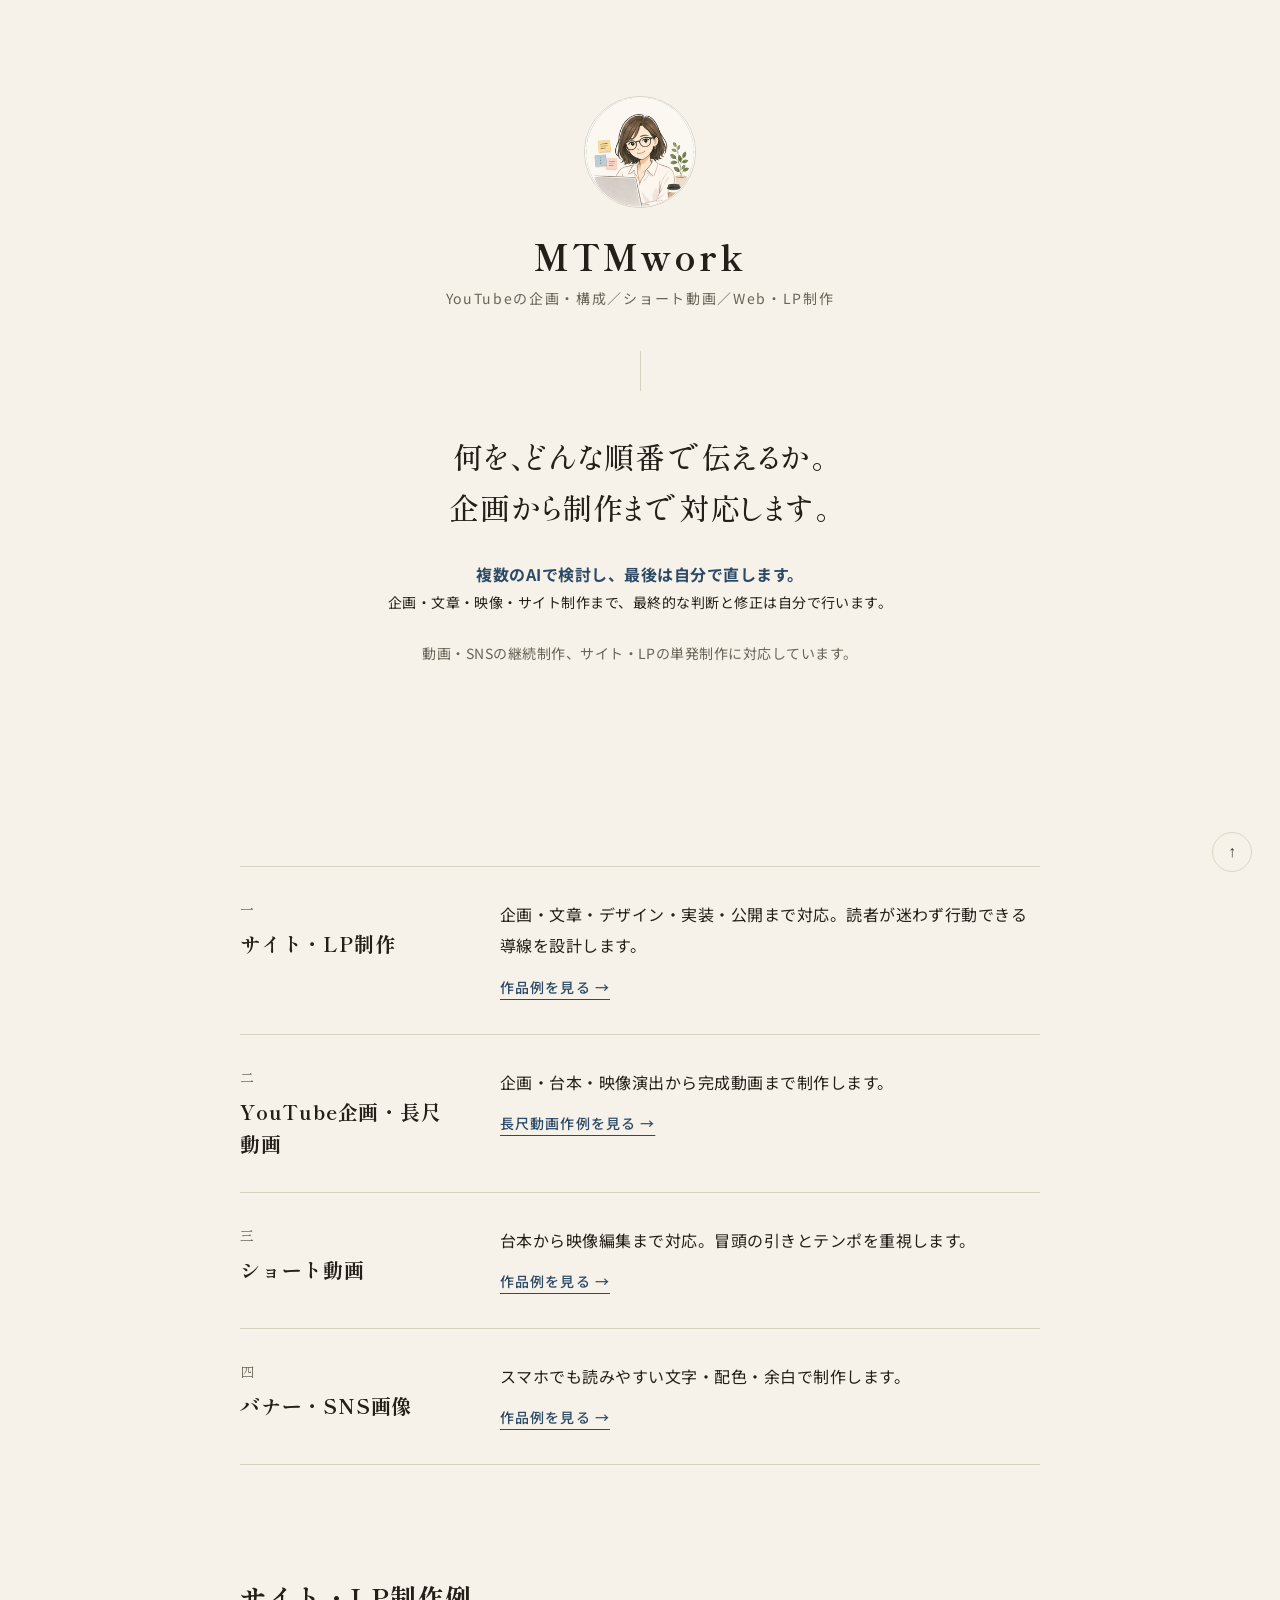
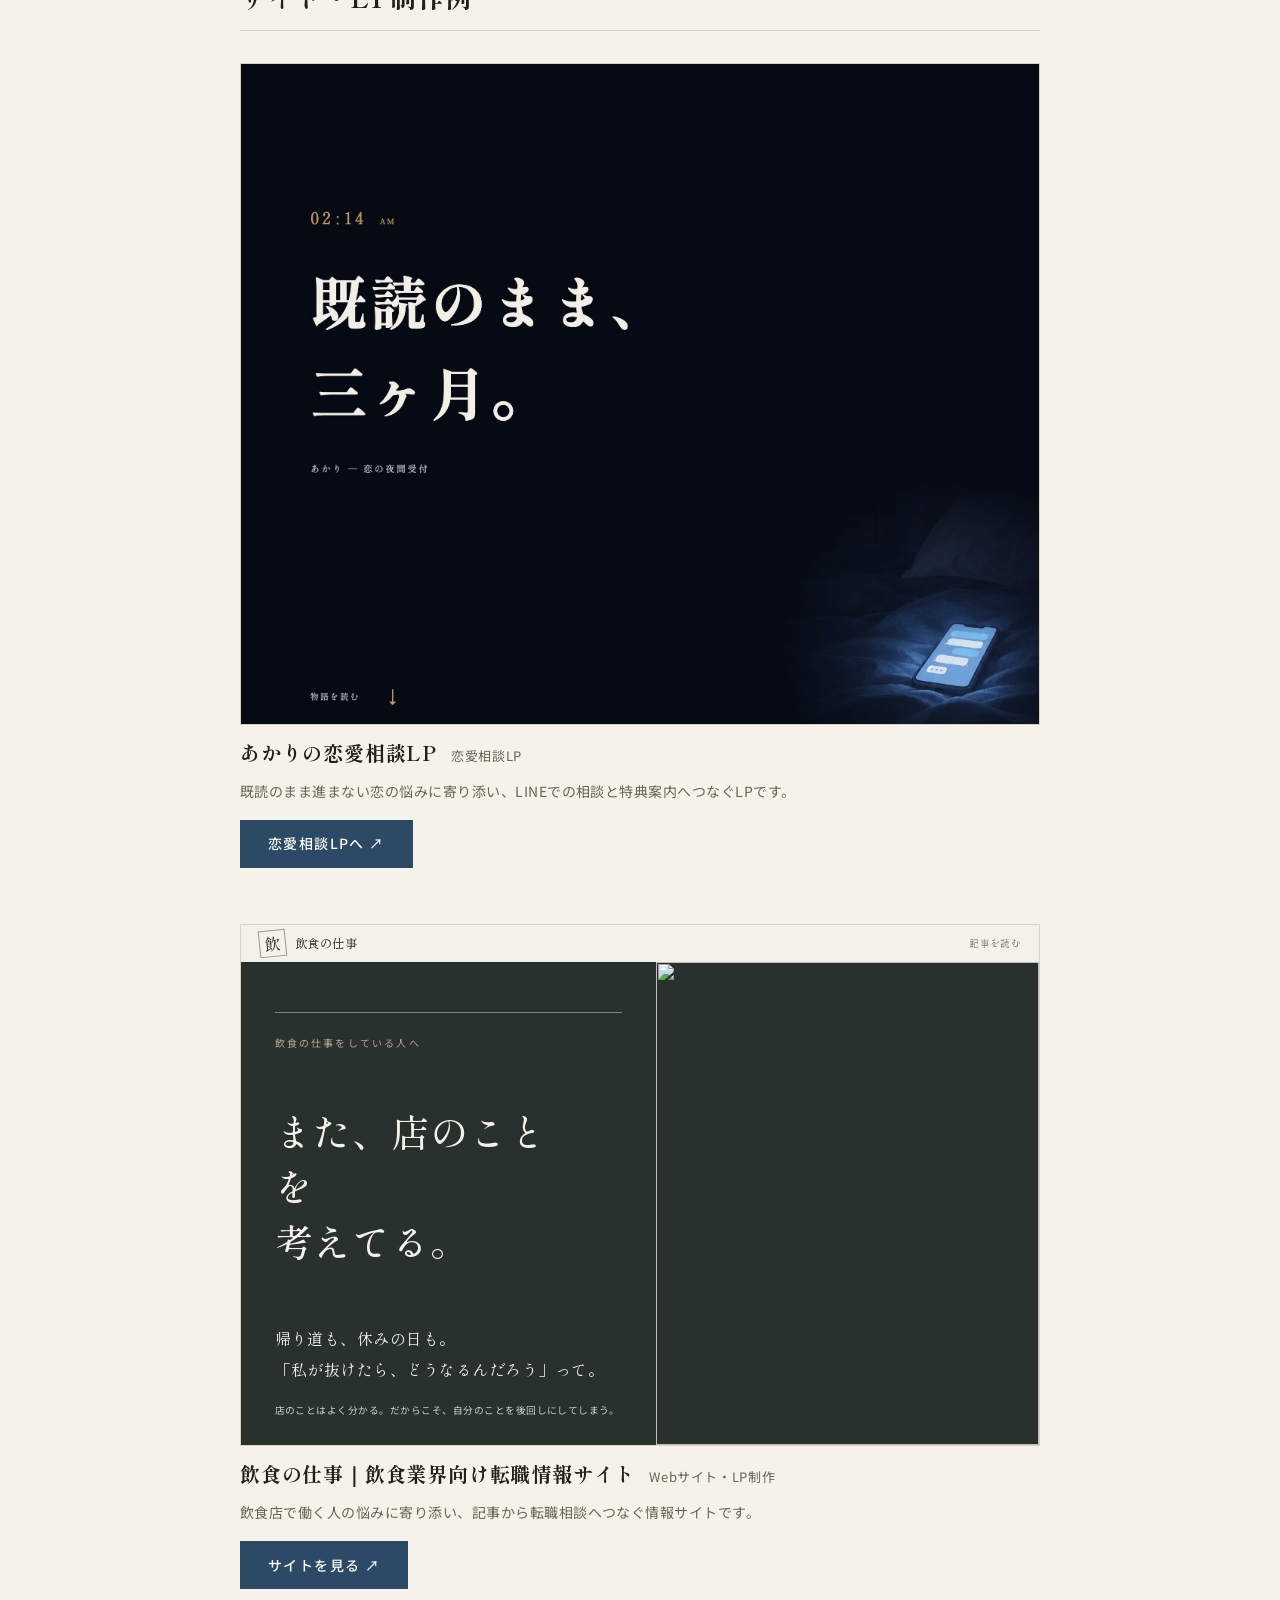
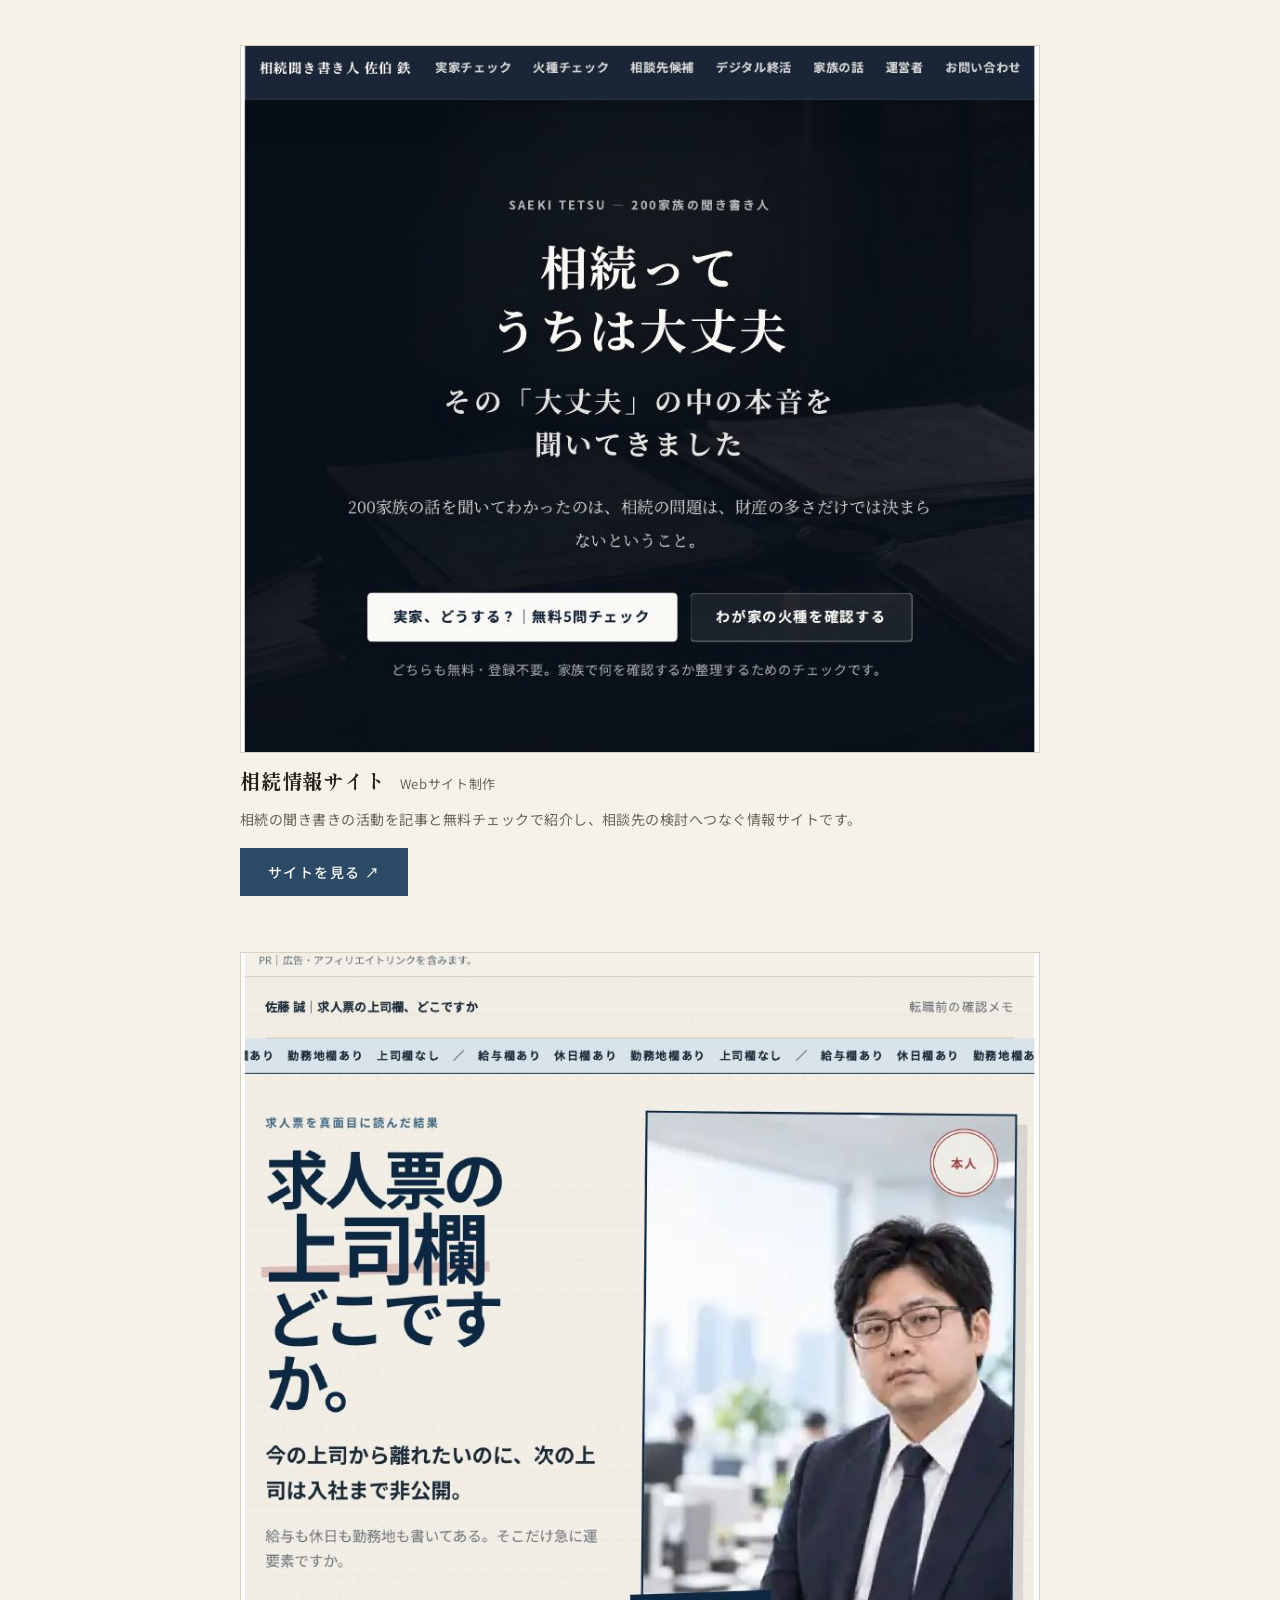
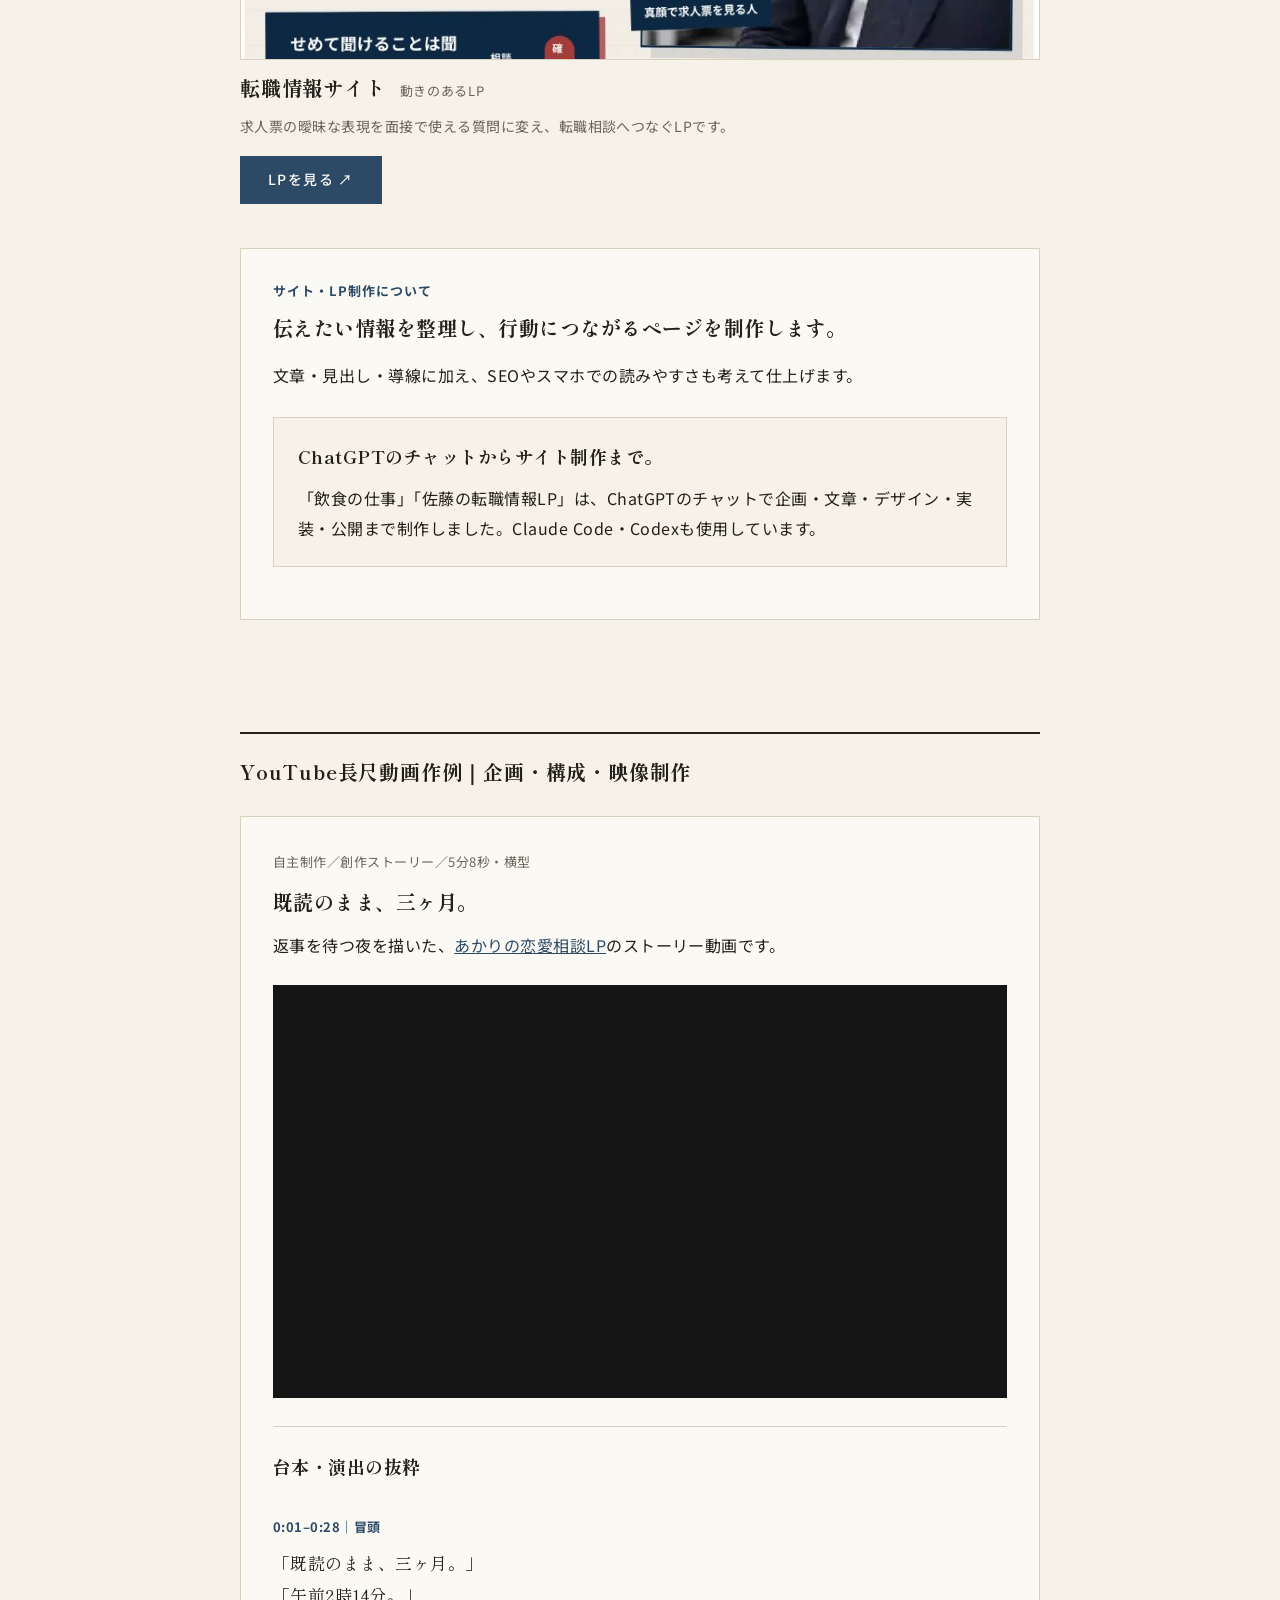
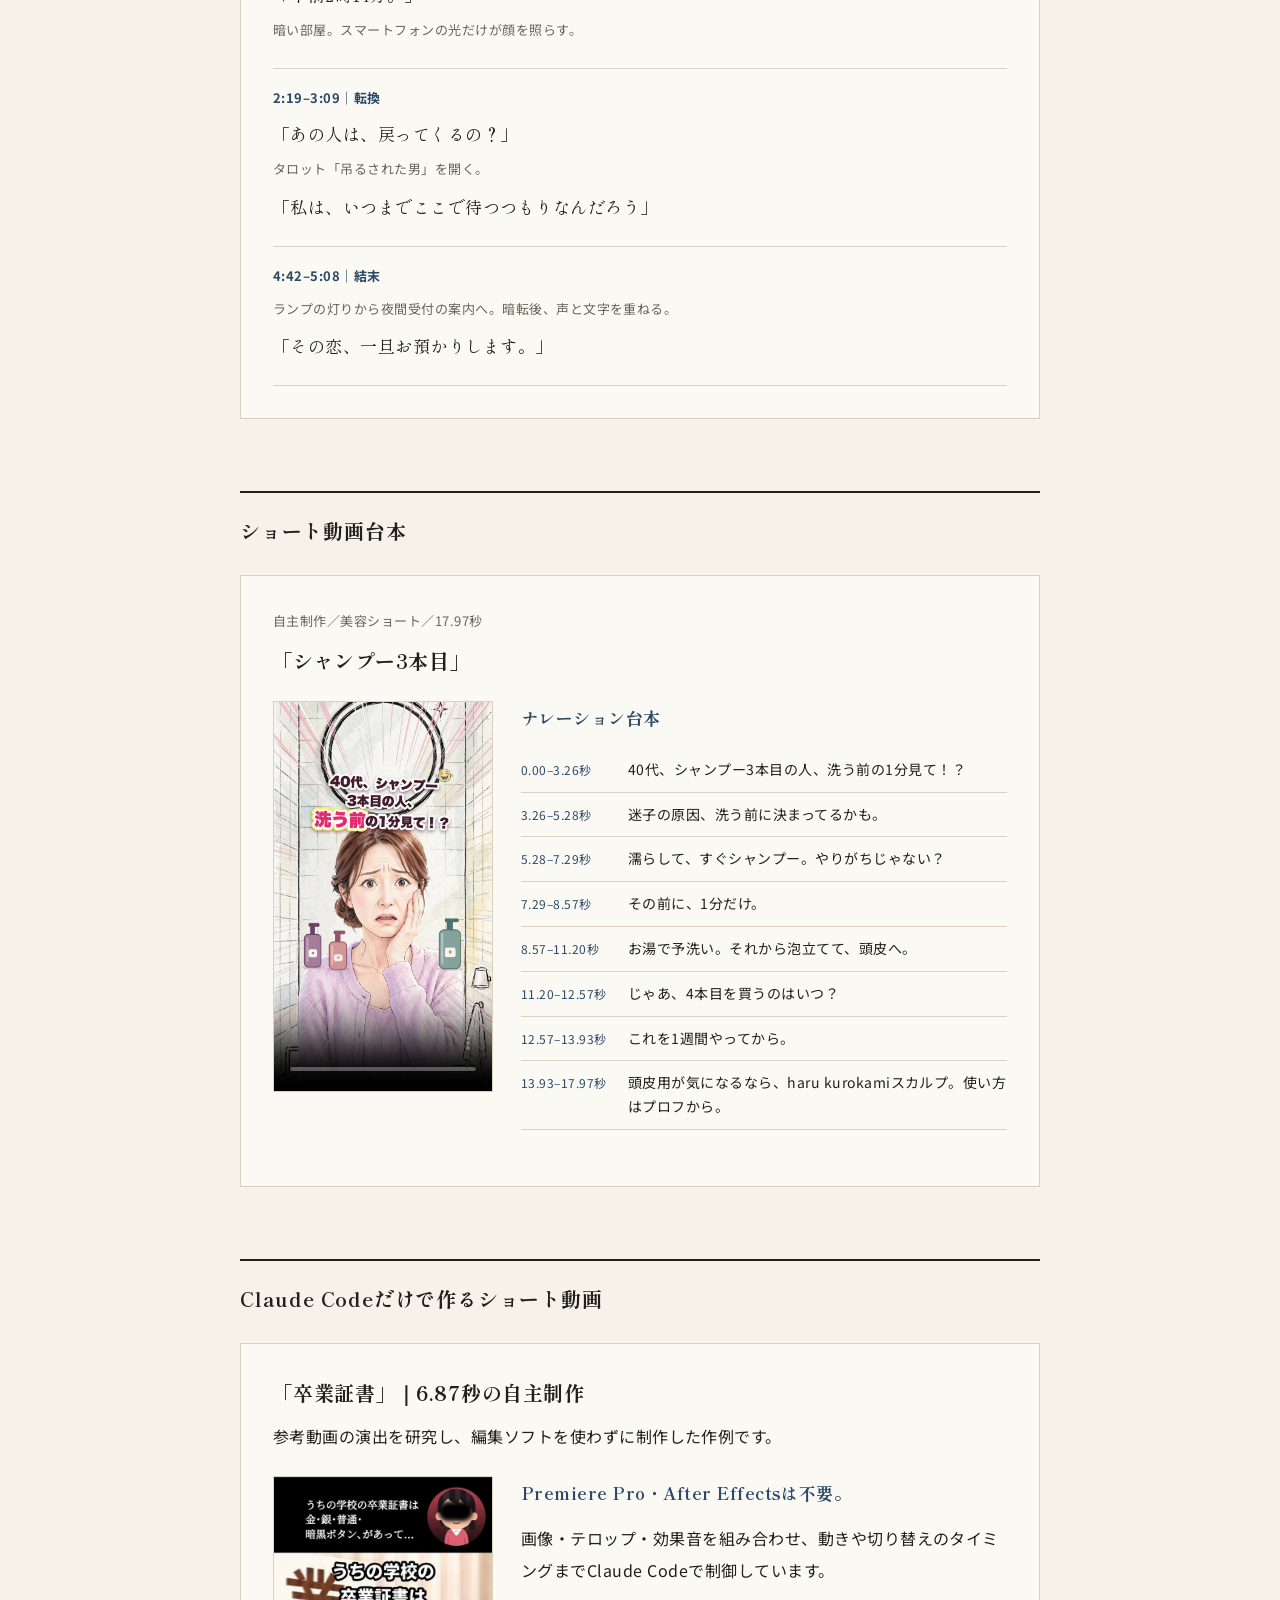
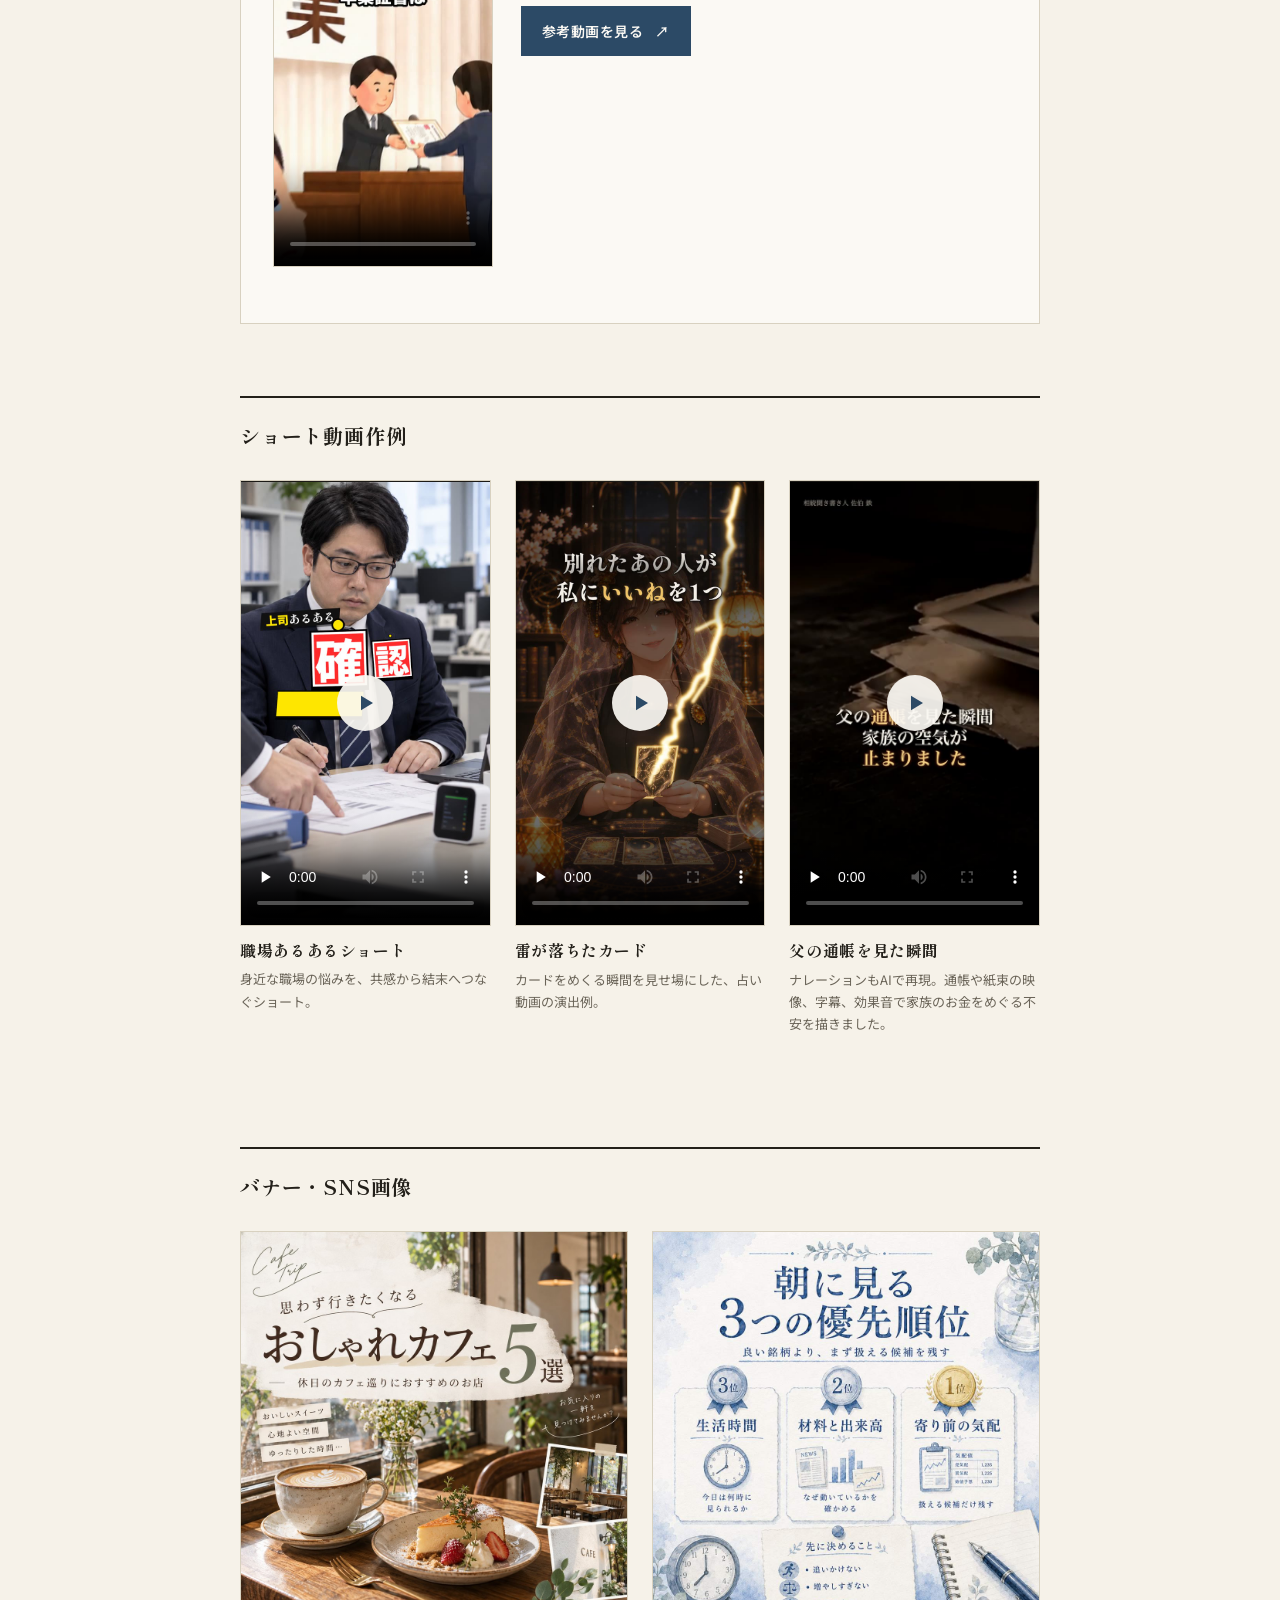
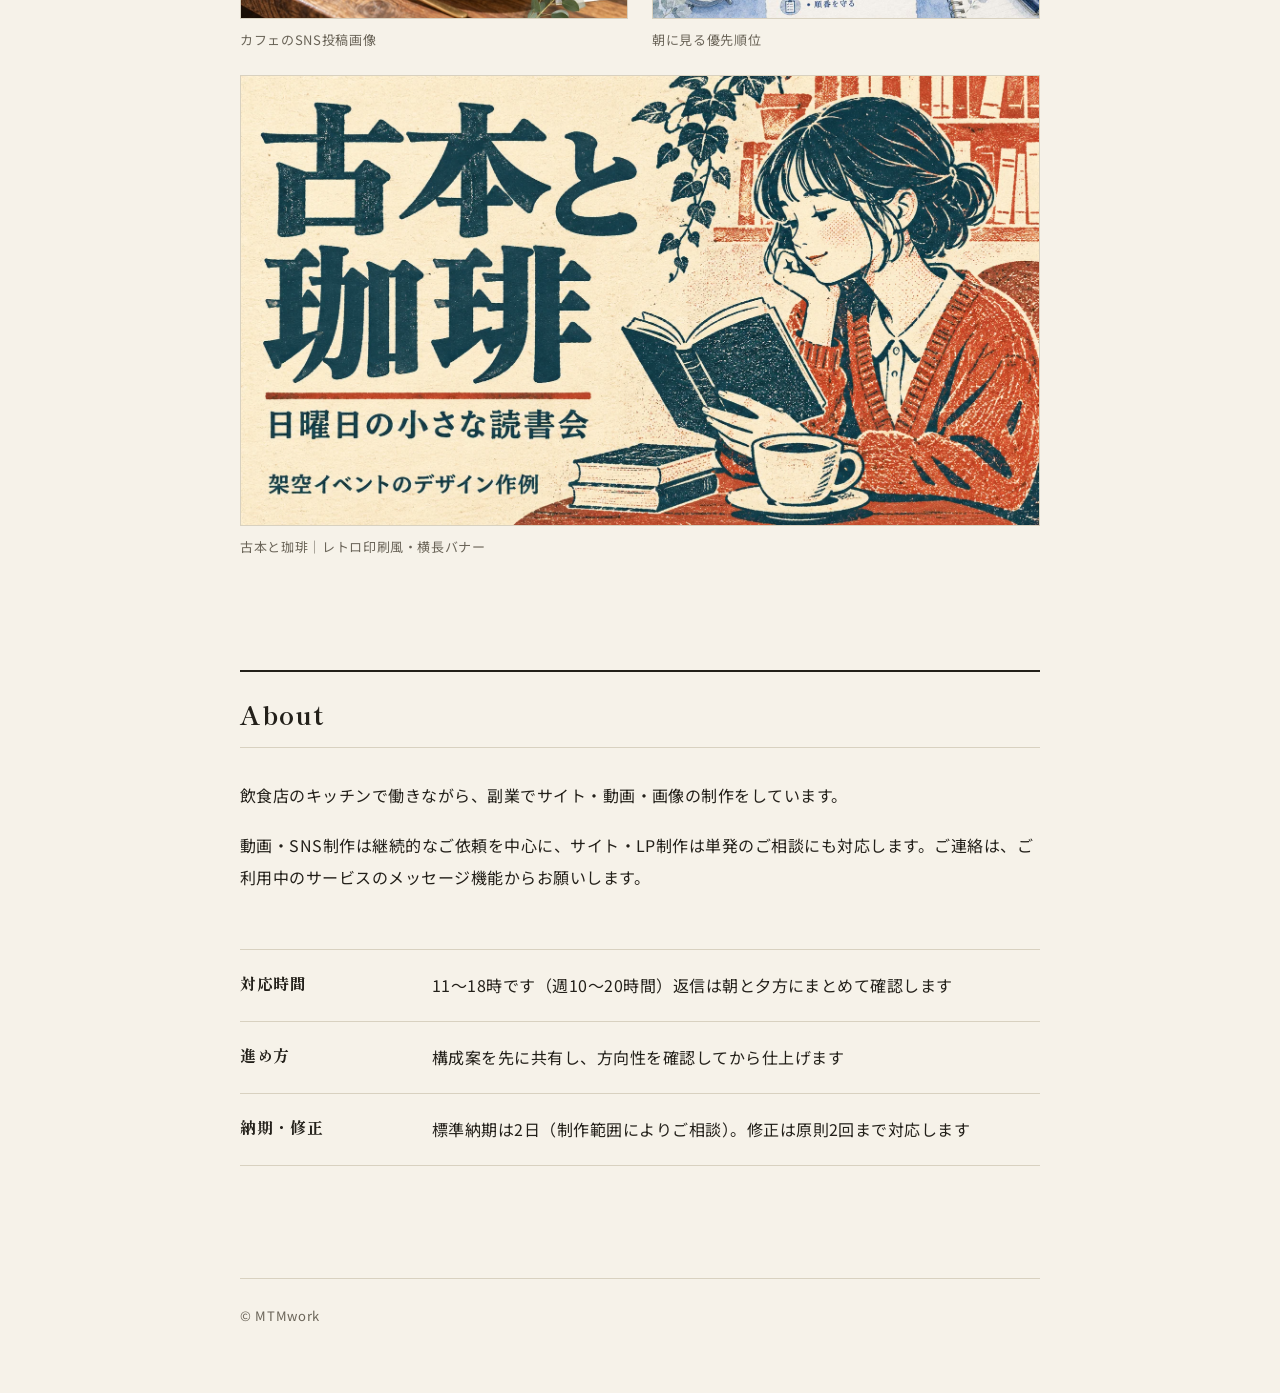
==== commit 5b06f4c2: "Move AI review policy to hero and highlight Claude Code-only short creation" ====
--- a/index.html
+++ b/index.html
@@ -130,6 +130,13 @@
         overflow-wrap: anywhere;
       }
 
+      .hero-method {
+        margin: 26px auto 0;
+        max-width: 40em;
+        font-size: 14px;
+        line-height: 1.9;
+      }
+      .hero-method strong { color: var(--c-accent); font-size: 16px; }
       .hero .hero-note {
         margin: 24px auto 0;
         max-width: 38em;
@@ -834,6 +841,7 @@
         <p class="title">YouTubeの企画・構成／ショート動画／Web・LP制作</p>
         <div class="rule-v" aria-hidden="true"></div>
         <p class="catch">何を、どんな順番で伝えるか。<br />企画から制作まで対応します。</p>
+        <p class="hero-method"><strong>複数のAIで検討し、最後は自分で直します。</strong><br />企画・文章・映像・サイト制作まで、最終的な判断と修正は自分で行います。</p>
         <p class="hero-note">動画・SNSの継続制作、サイト・LPの単発制作に対応しています。</p>
       </header>
 
@@ -986,10 +994,6 @@
         <article class="plot-sample" id="sample-short-script" aria-labelledby="sample-short-script-title">
           <p class="sample-label">自主制作／美容ショート／17.97秒</p>
           <h4 id="sample-short-script-title">「シャンプー3本目」</h4>
-          <div class="short-script-process" id="sample-short-script-process">
-            <h5>複数のAIで検討し、最後は自分で直します。</h5>
-            <p>題材・対象者・目的を決めたあと、切り口や冒頭の案を複数のAIで比べます。</p>
-          </div>
           <div class="short-script-feature">
             <figure class="short-script-video">
               <video src="assets/mtmwork-assets/short-3.mp4" poster="assets/mtmwork-assets/img-6.jpg" controls playsinline preload="metadata" aria-label="美容ショート「シャンプー3本目」の制作動画">
@@ -1012,10 +1016,10 @@
           </div>
         </article>
 
-        <h3 class="sub-head" id="works-ttp">参考動画の演出を再構築した制作例</h3>
+        <h3 class="sub-head" id="works-ttp">Claude Codeだけで作るショート動画</h3>
         <article class="plot-sample ttp-sample" aria-labelledby="ttp-sample-title">
           <h4 id="ttp-sample-title">「卒業証書」｜6.87秒の自主制作</h4>
-          <p>Claude Codeで映像演出を再構築した作例です。</p>
+          <p>参考動画の演出を研究し、編集ソフトを使わずに制作した作例です。</p>
           <div class="short-script-feature">
             <figure class="short-script-video">
               <video src="assets/application/graduation.mp4" poster="assets/application/graduation.jpg" controls playsinline preload="metadata" aria-label="卒業証書の自主制作ショート">
@@ -1023,6 +1027,8 @@
               </video>
             </figure>
             <div class="short-script-thinking">
+              <h5>Premiere Pro・After Effectsは不要。</h5>
+              <p>画像・テロップ・効果音を組み合わせ、動きや切り替えのタイミングまでClaude Codeで制御しています。</p>
               <p class="reference-video-action"><a class="reference-video-btn" href="https://www.youtube.com/shorts/P8z-8GQ-9P4" target="_blank" rel="noopener noreferrer">参考動画を見る <span aria-hidden="true">↗</span></a></p>
             </div>
           </div>
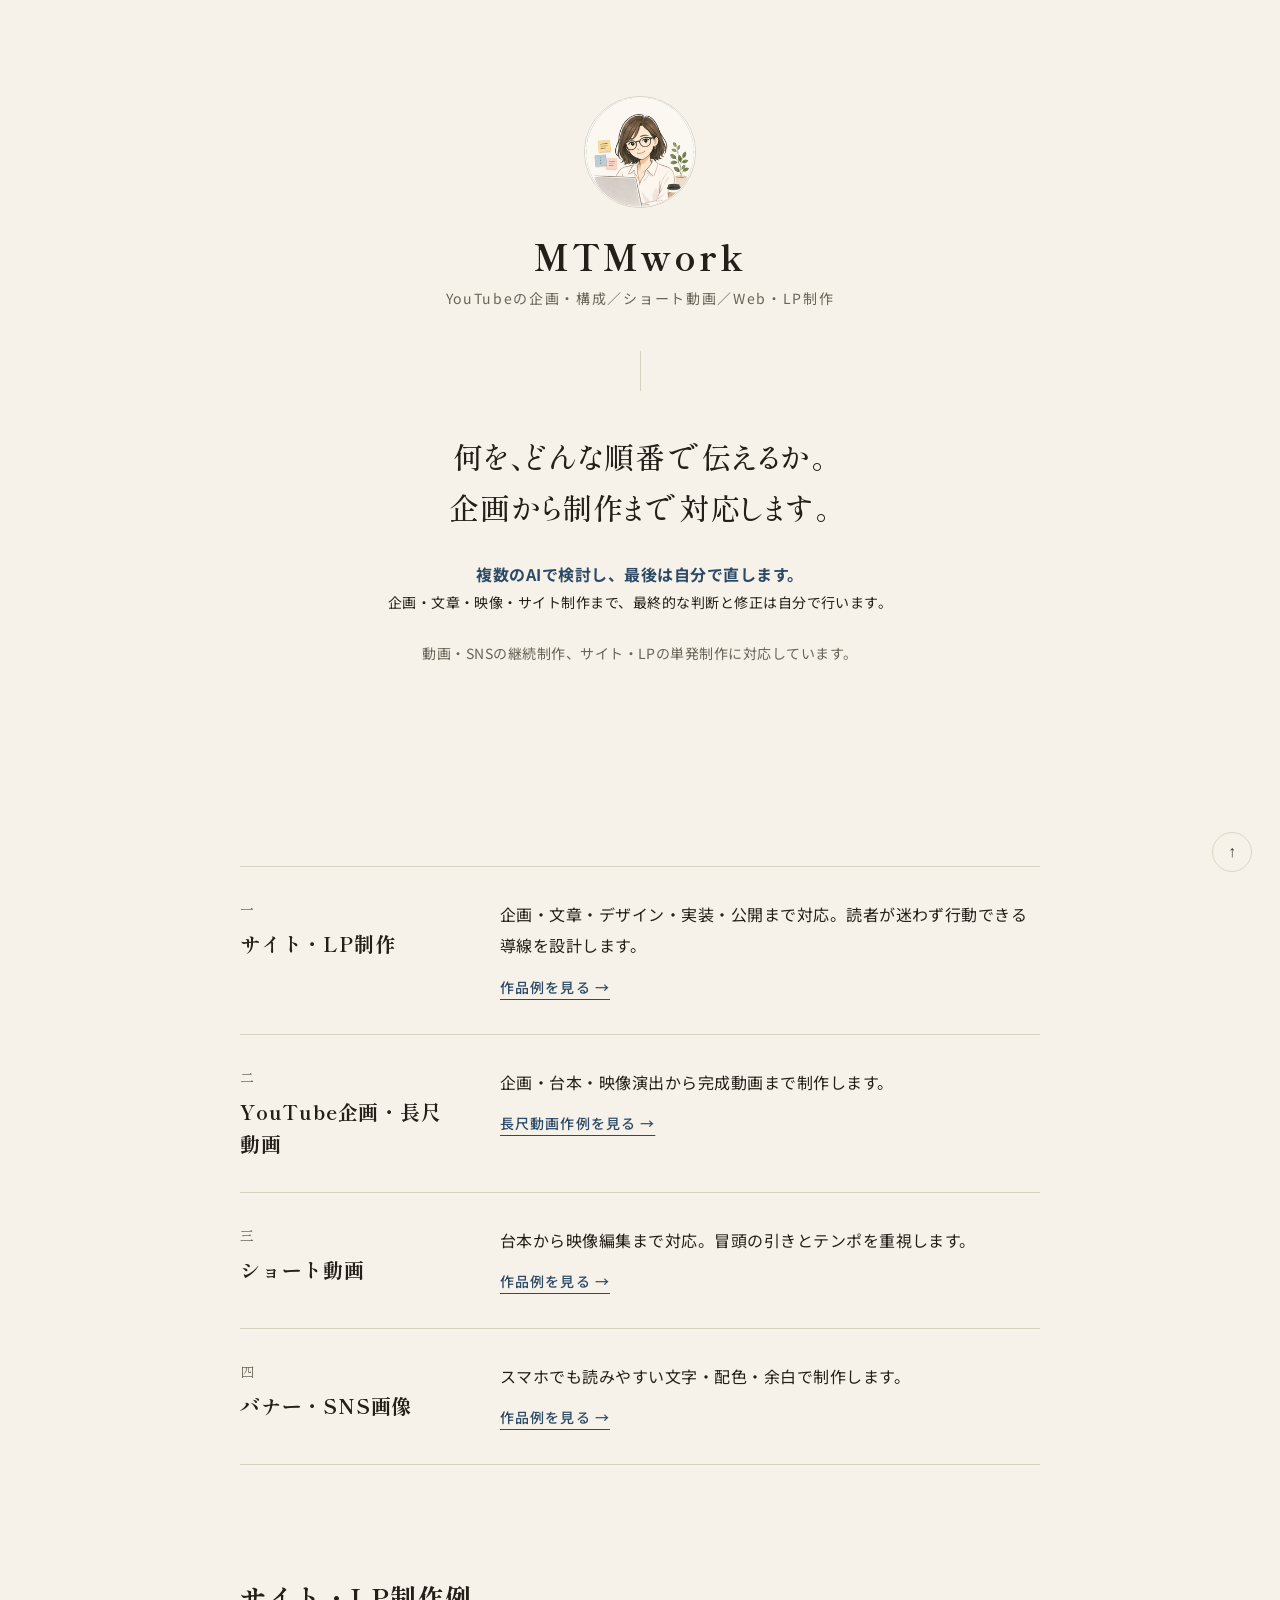
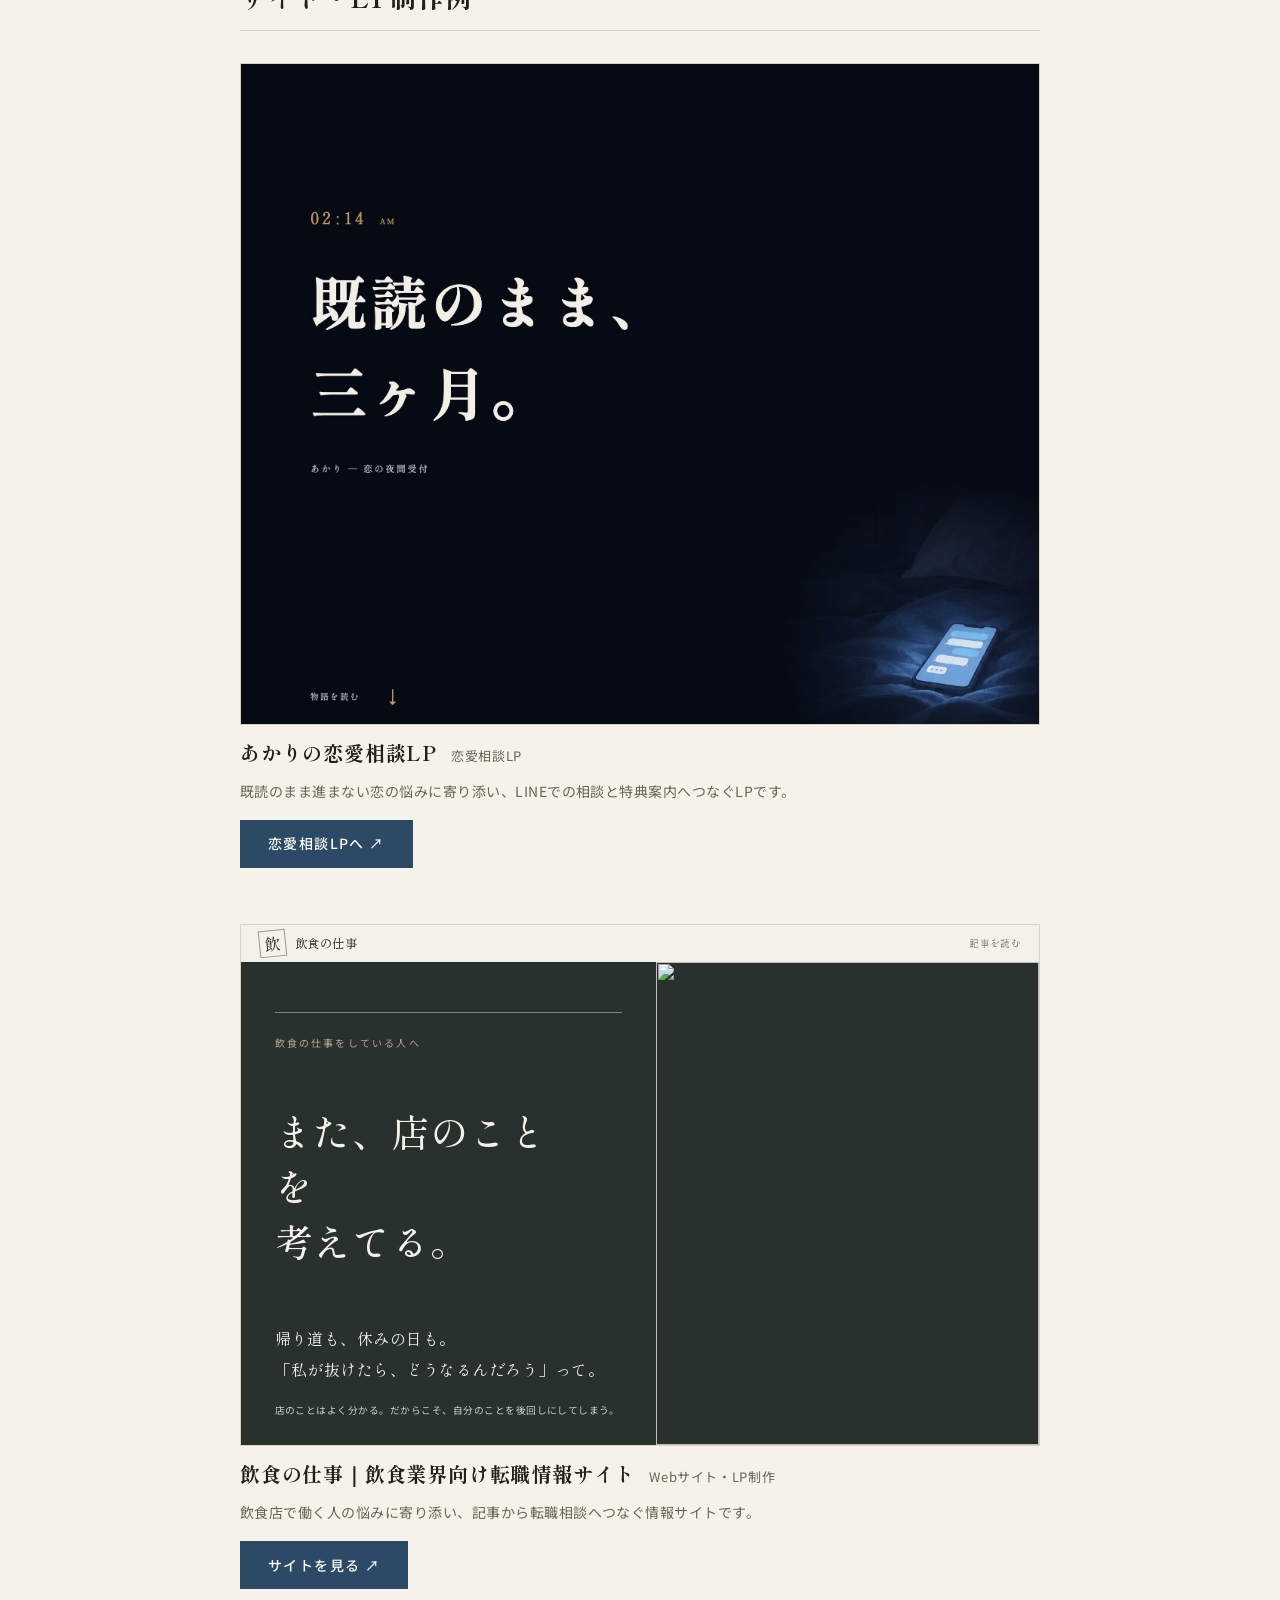
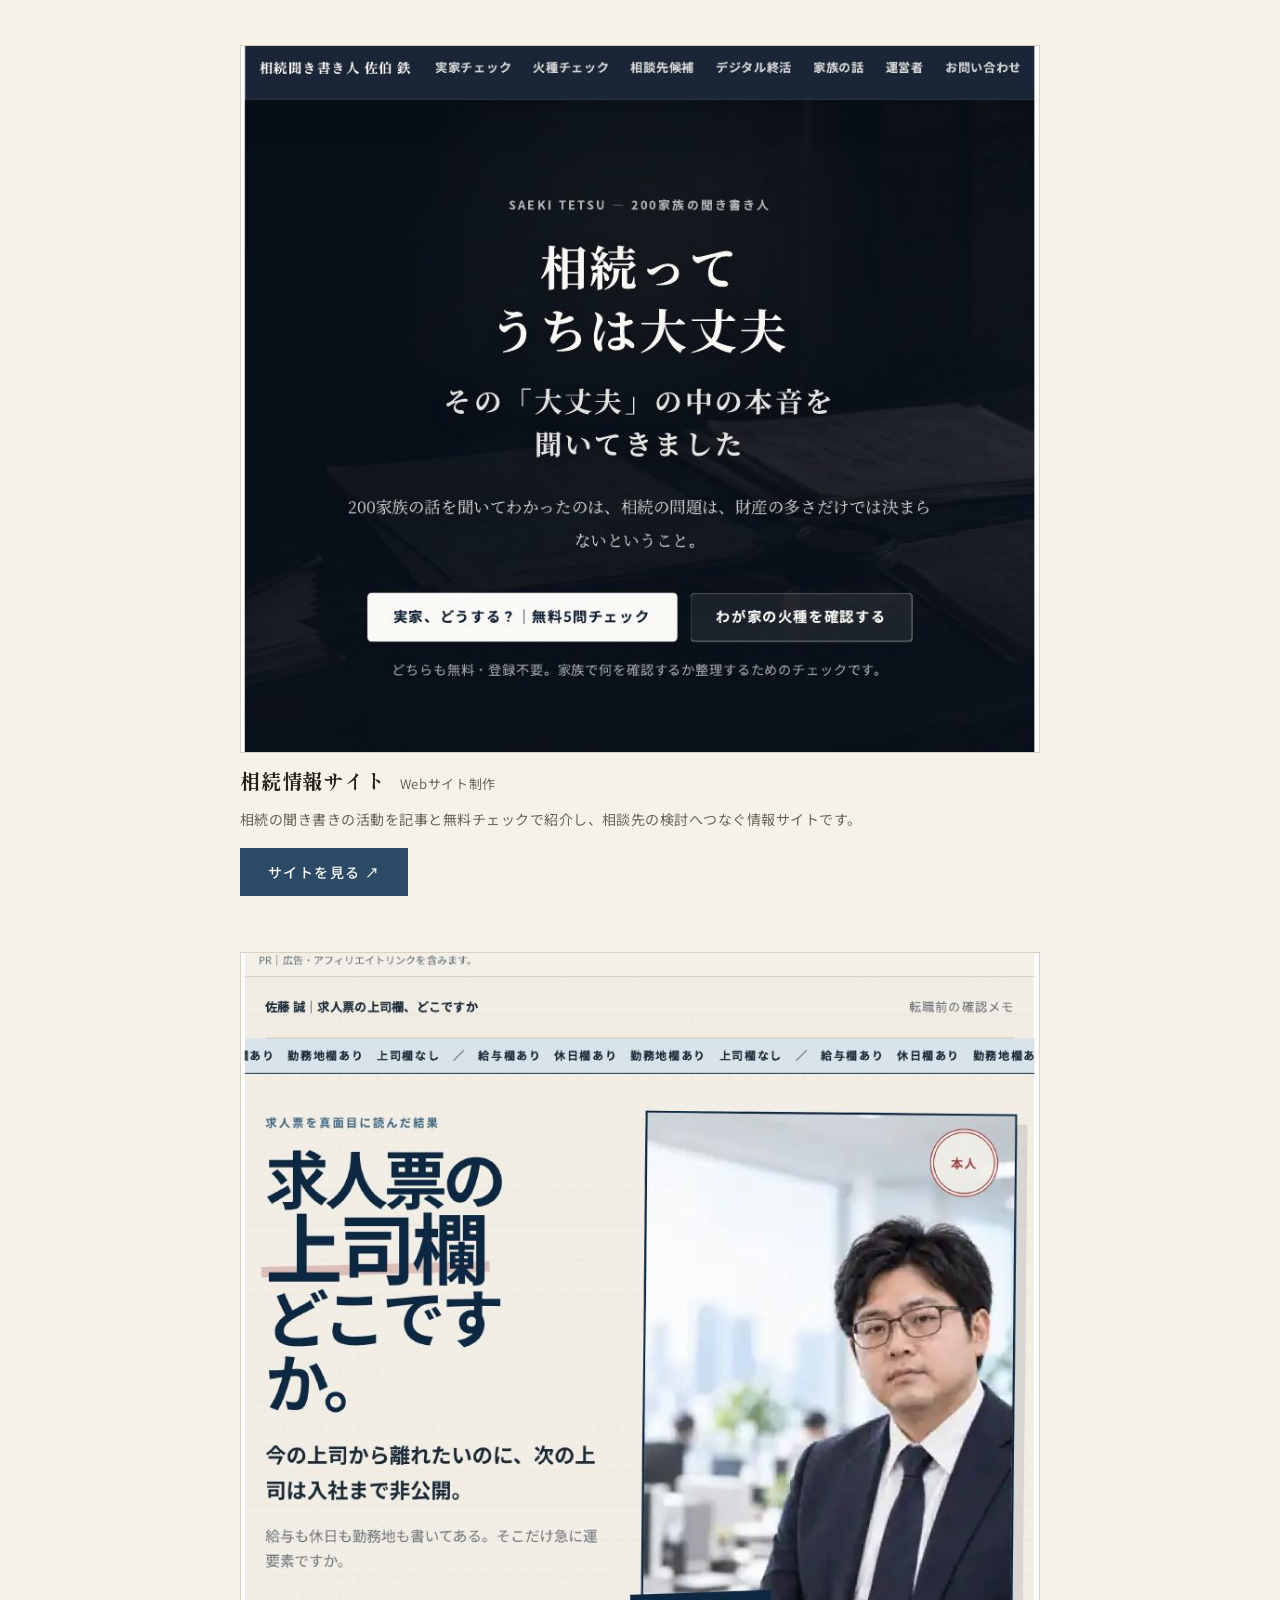
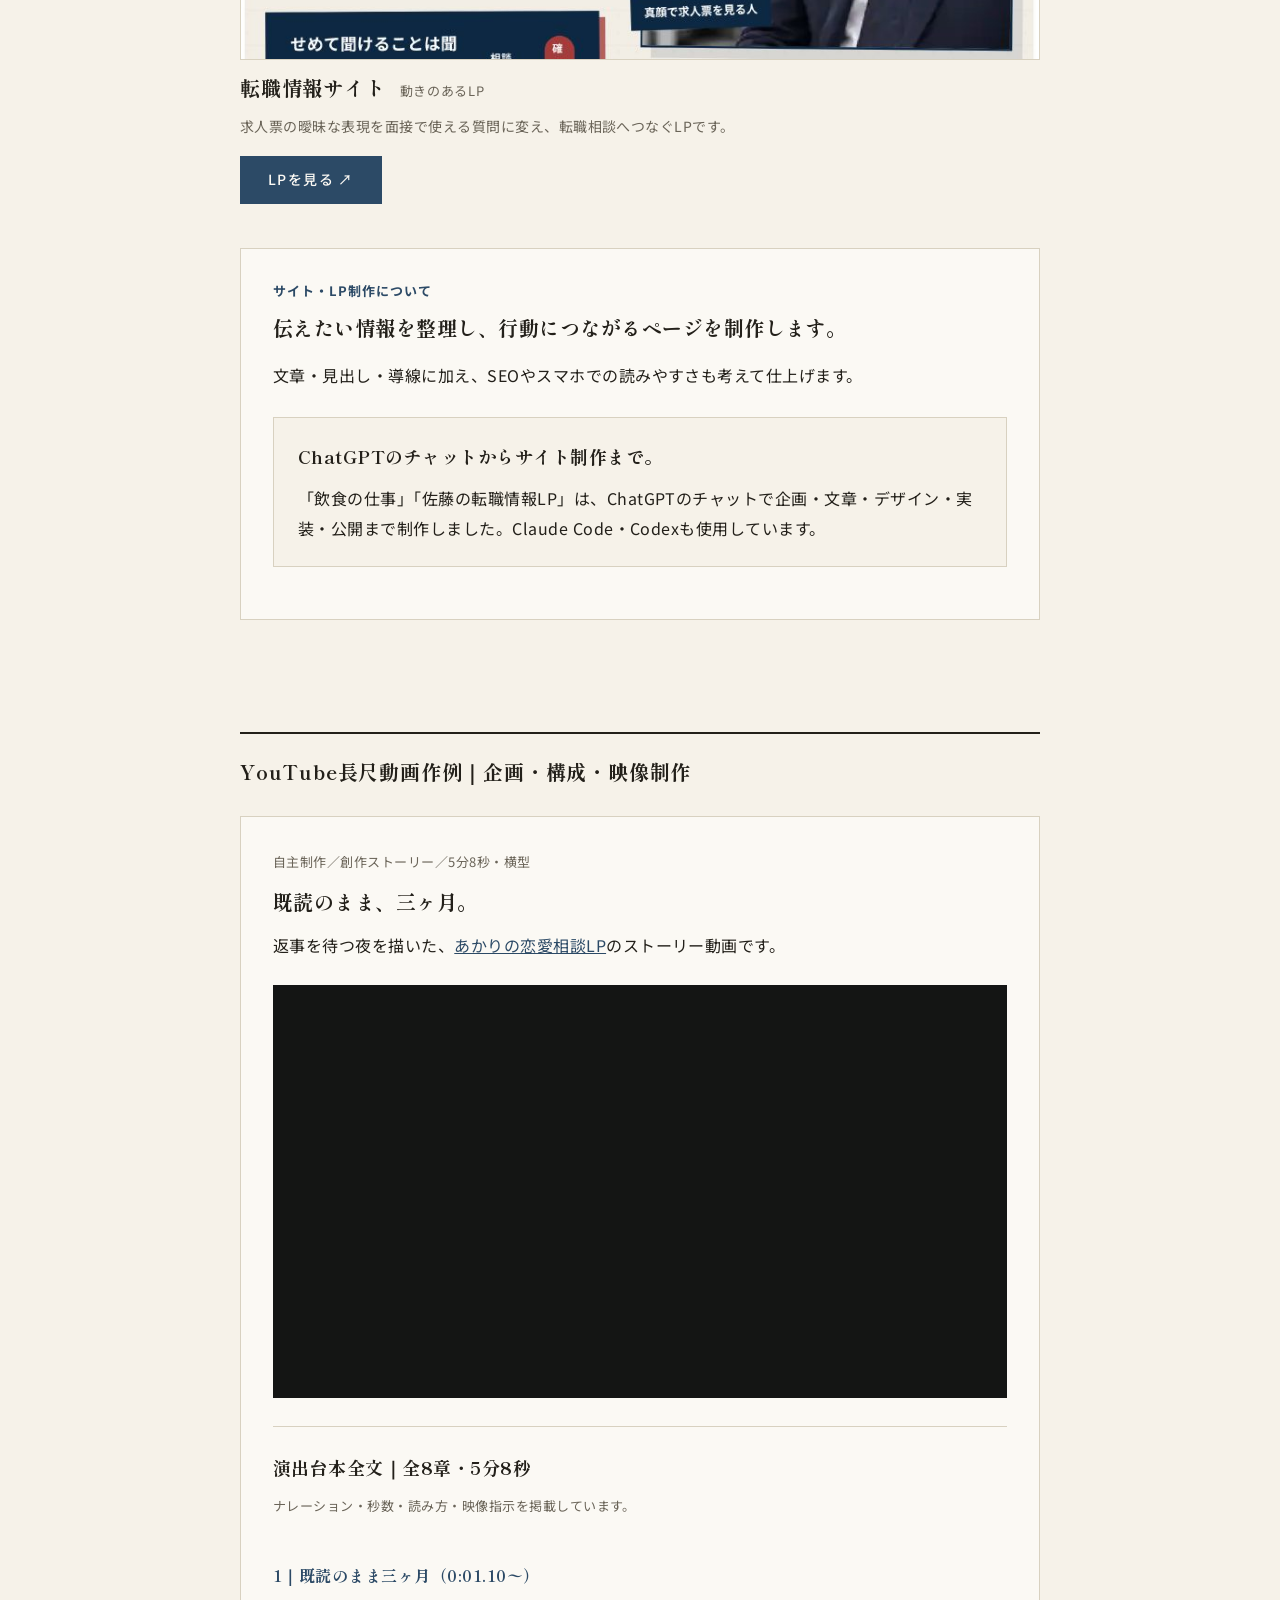
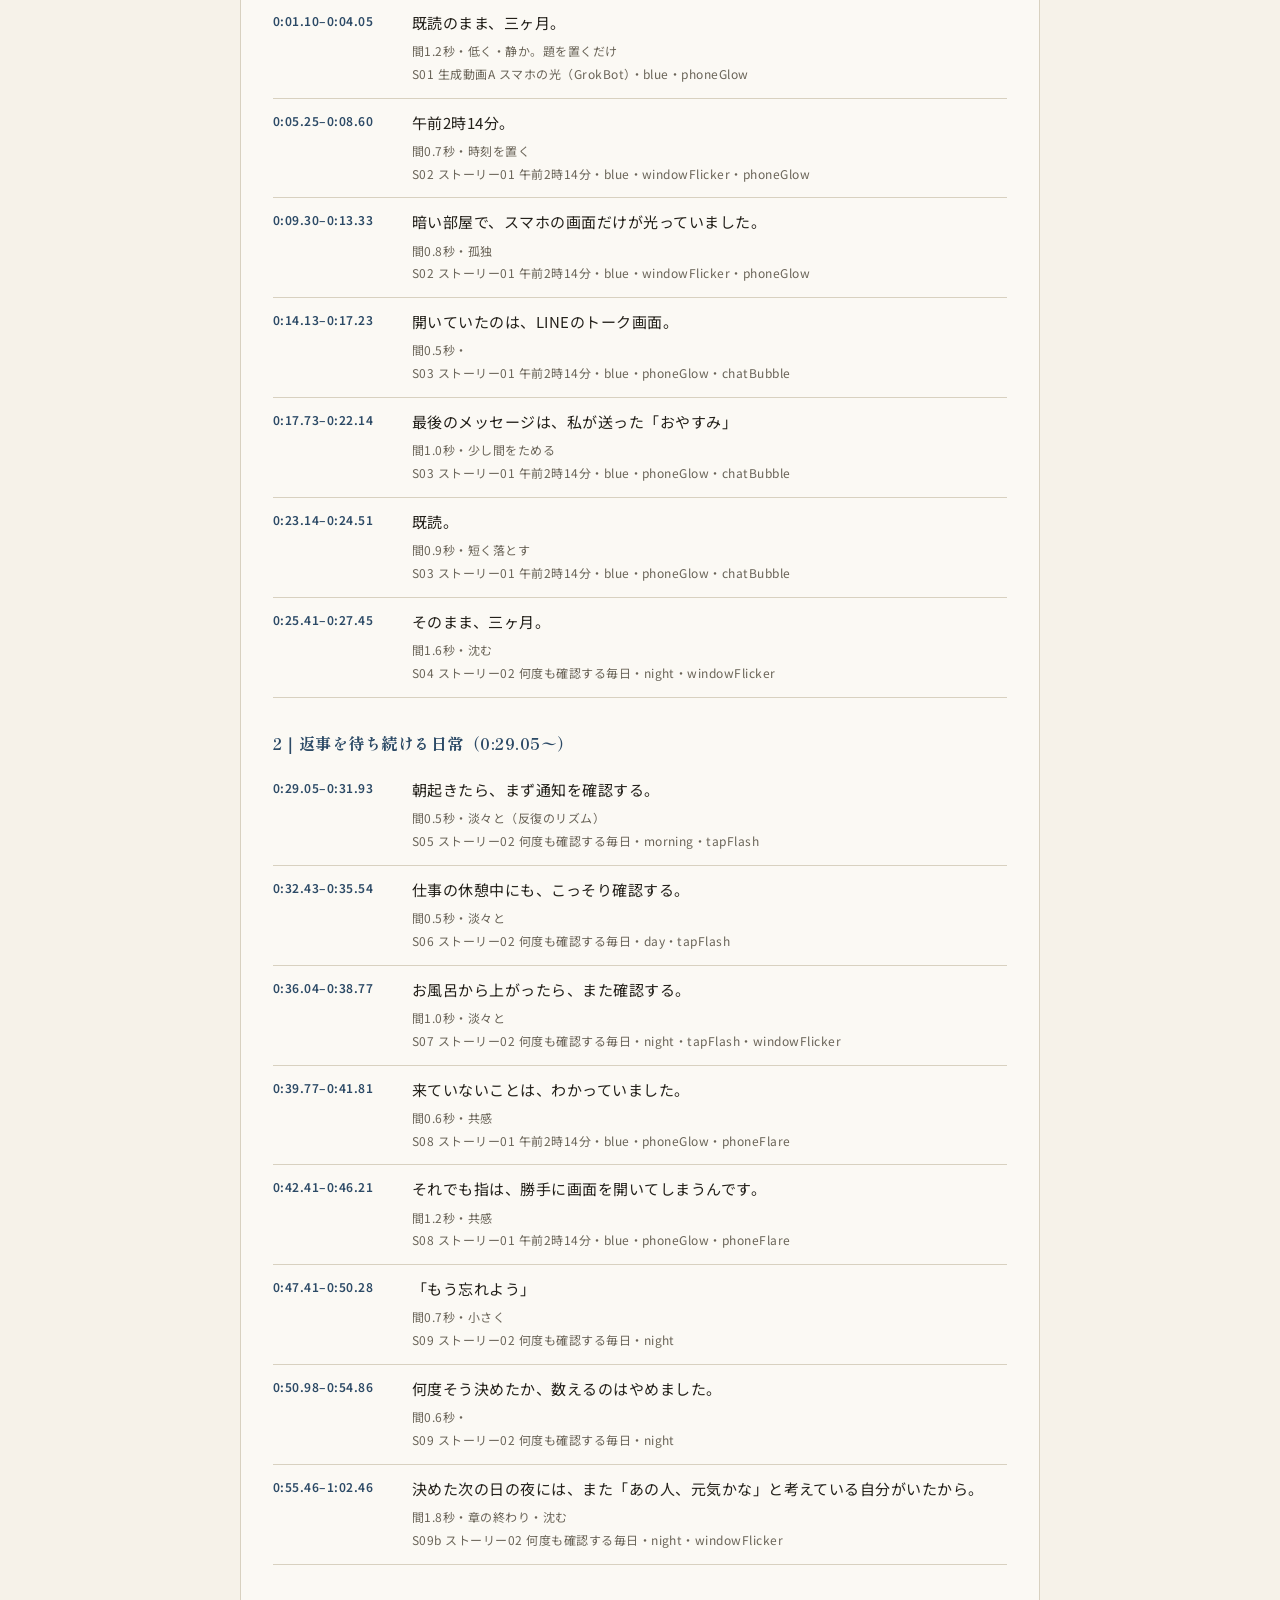
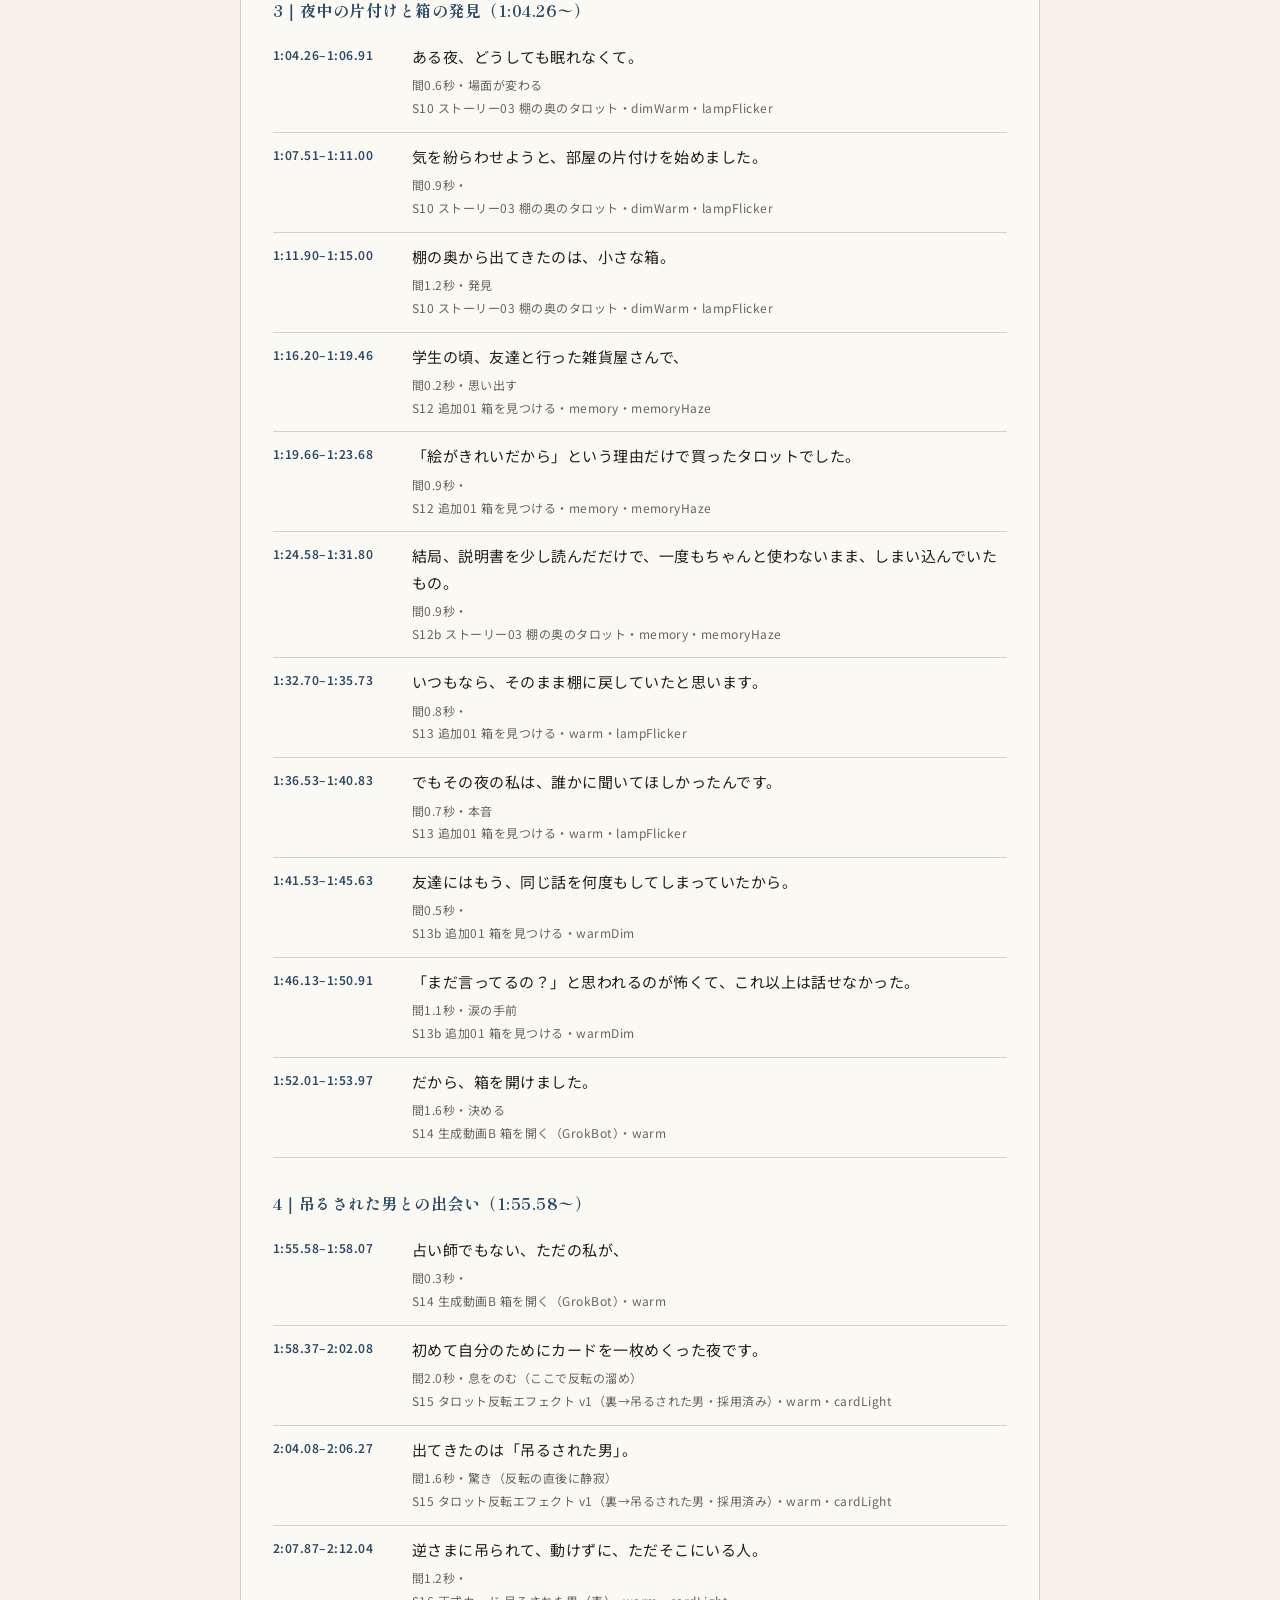
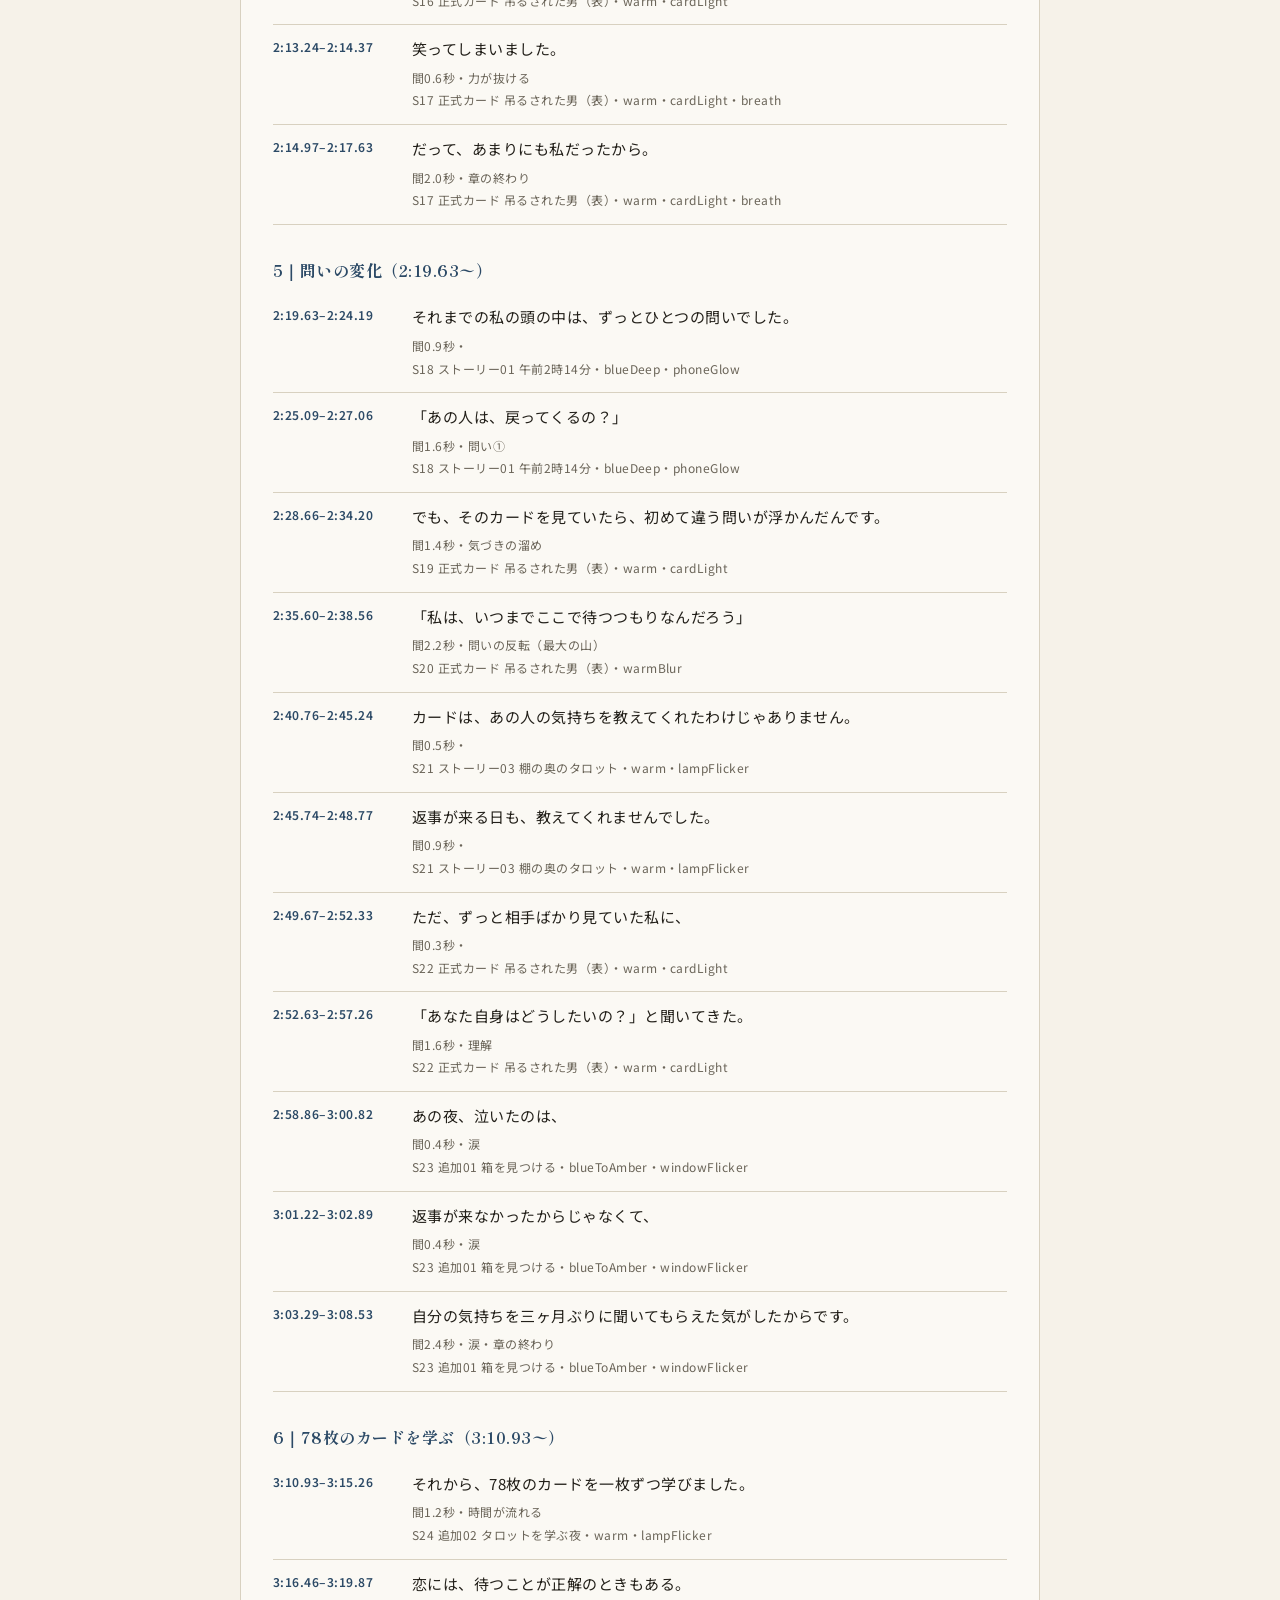
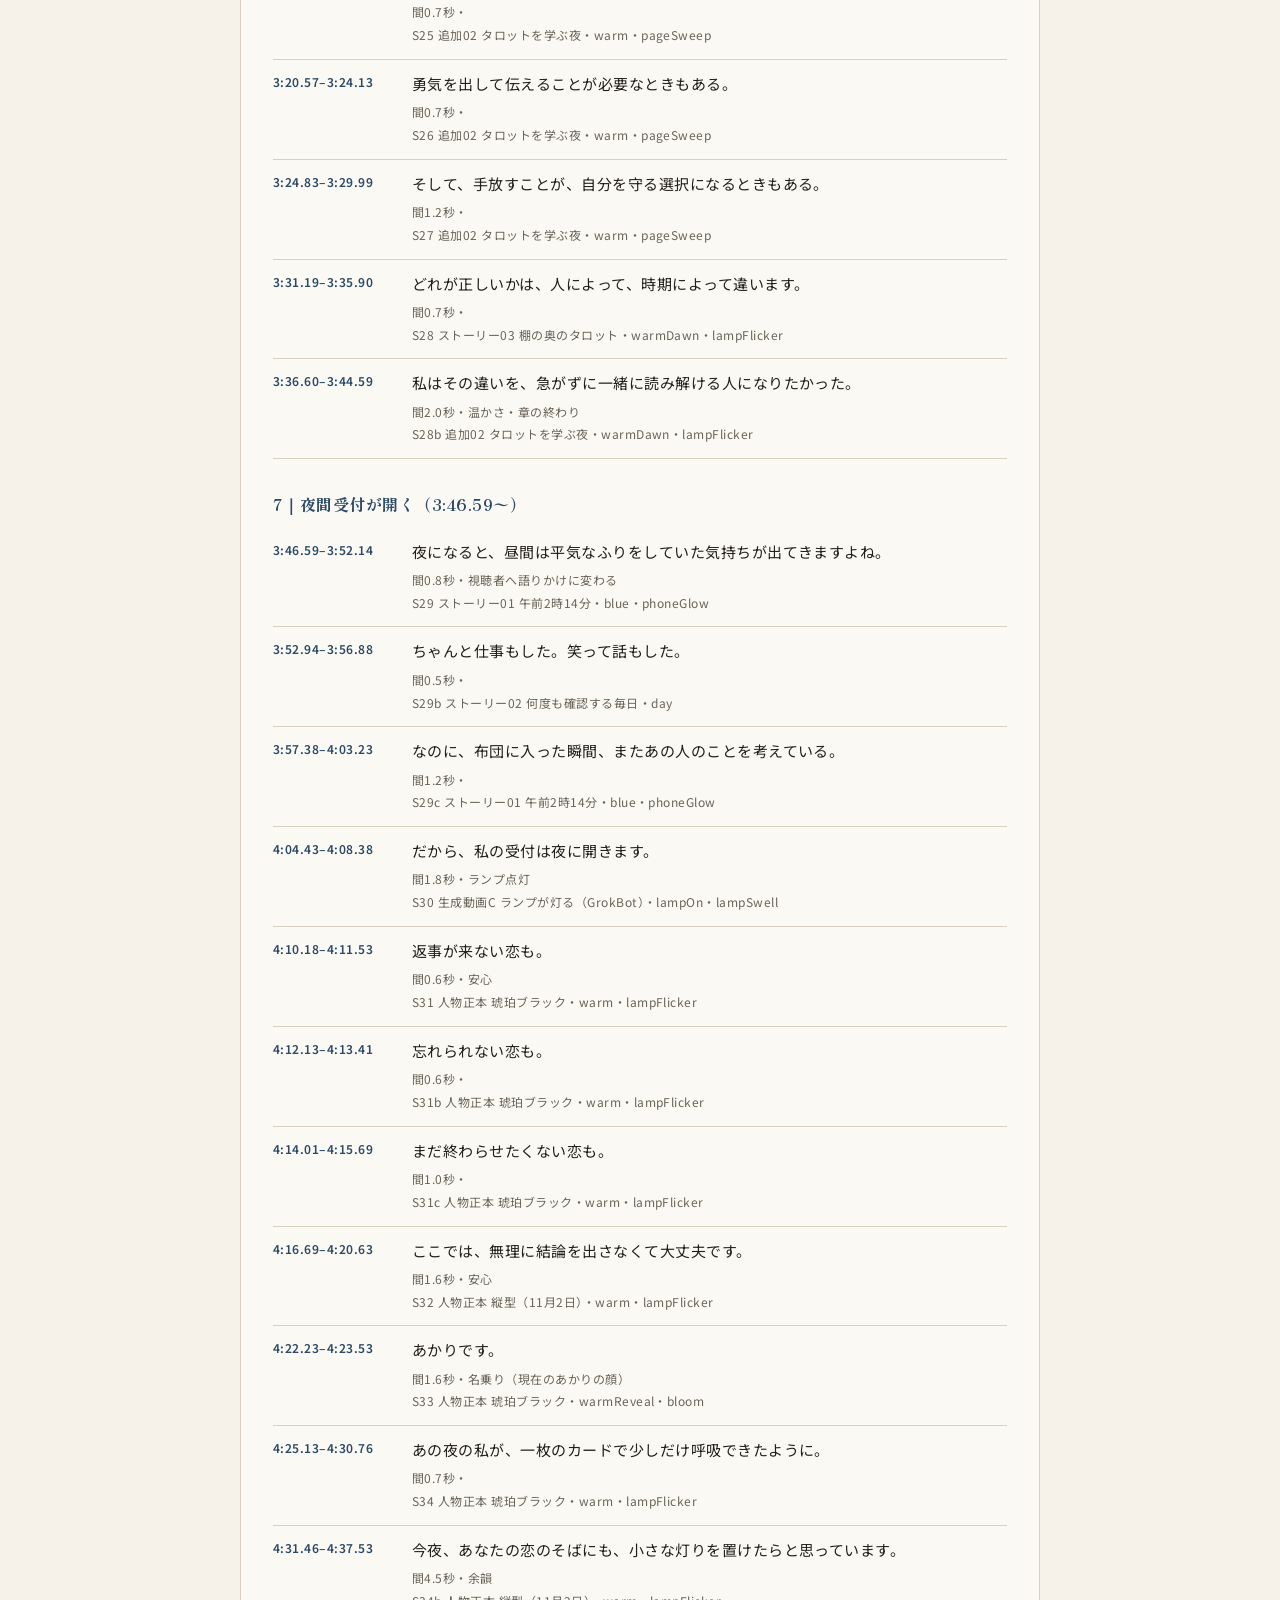
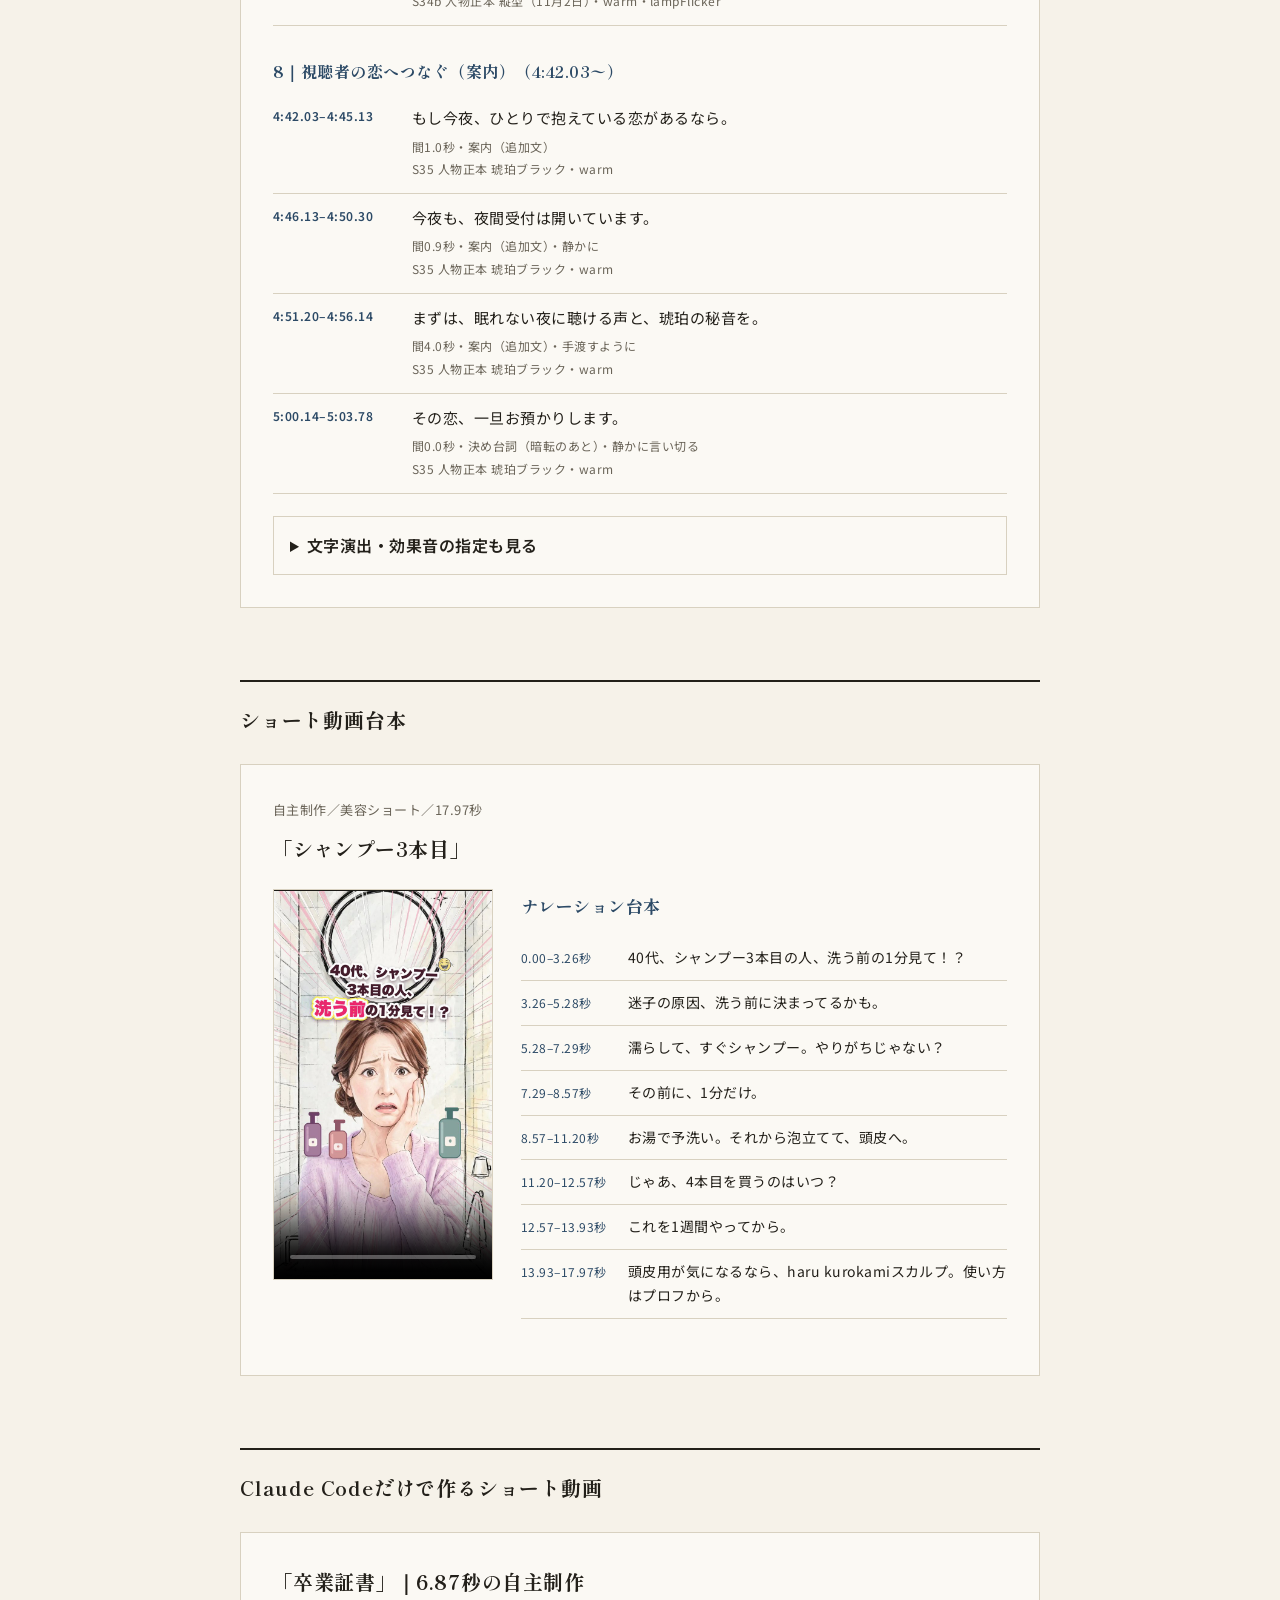
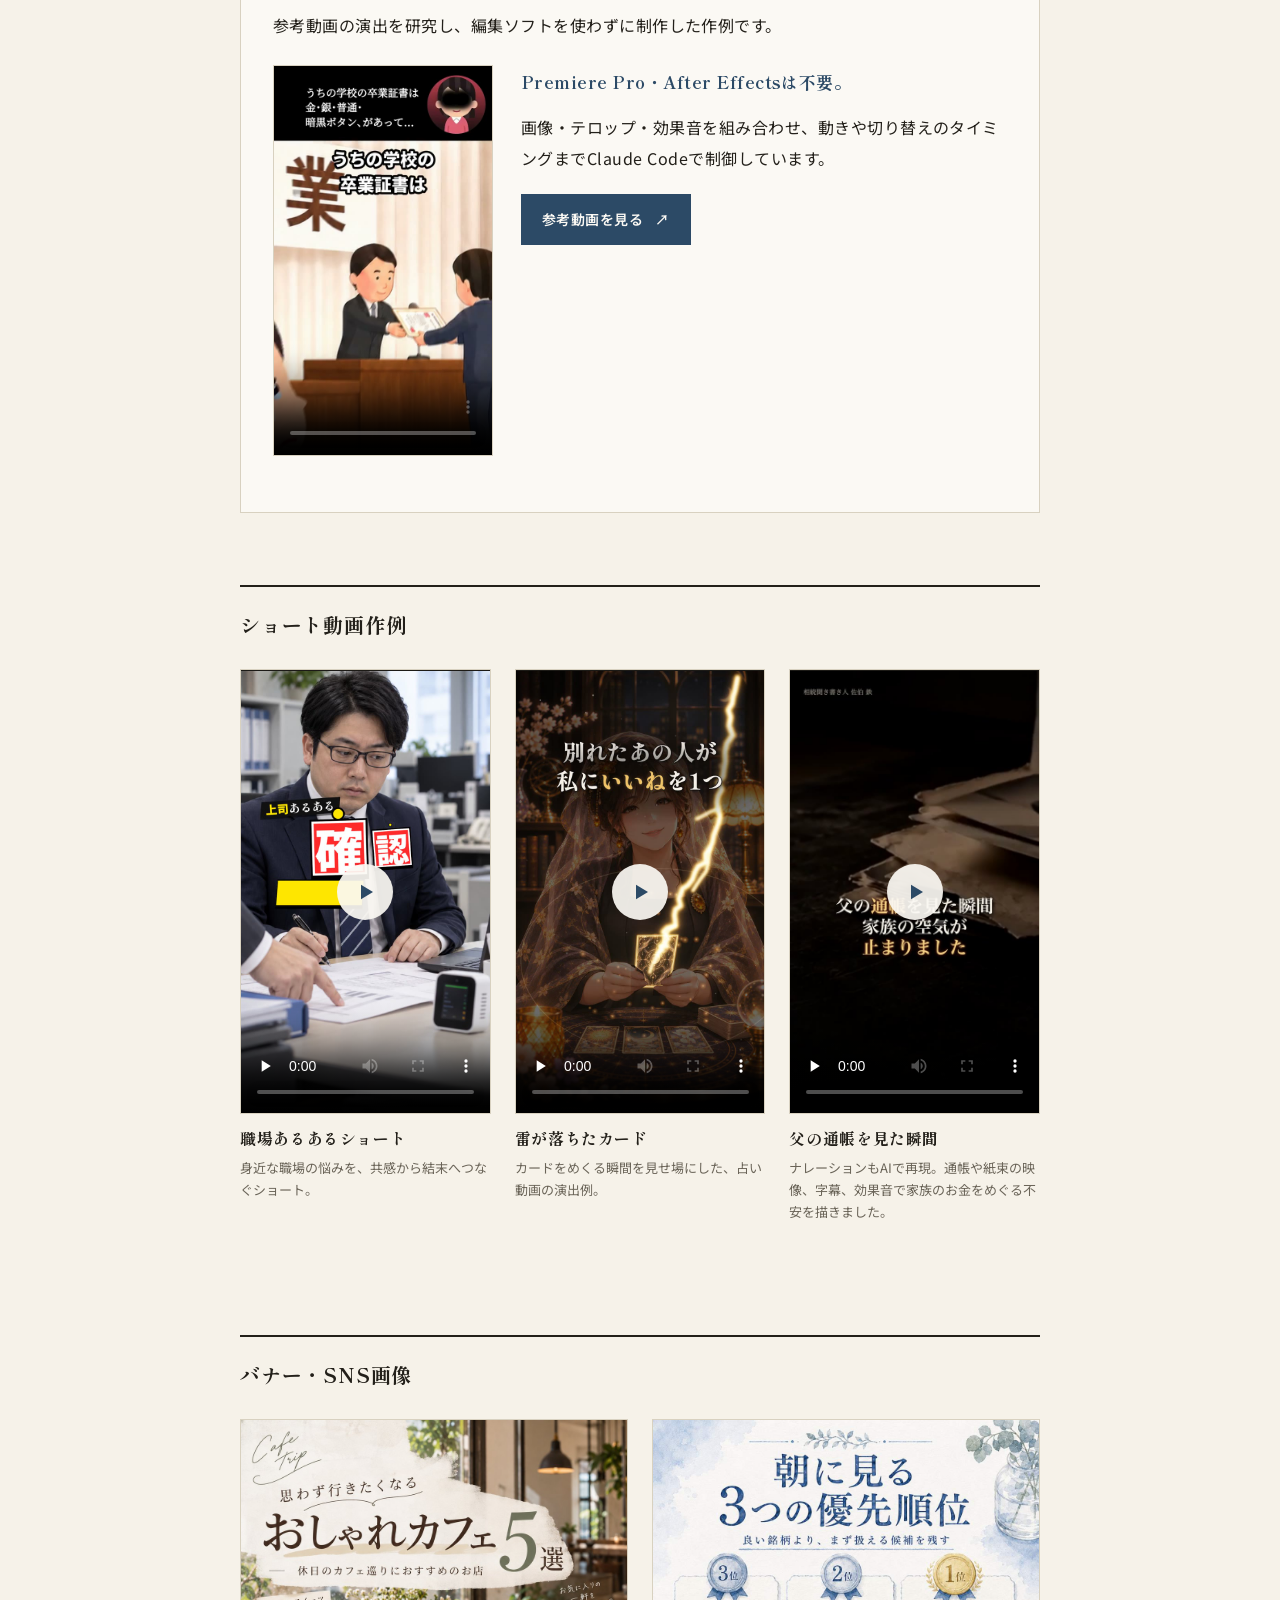
==== commit f336b99b: "Restore entire timed Akari long-form screenplay with narration, staging, and sound cues" ====
--- a/index.html
+++ b/index.html
@@ -829,6 +829,24 @@
       .long-script-time { display: block; font-size: 13px; font-weight: 700; color: var(--c-accent); margin-bottom: 8px; font-variant-numeric: tabular-nums; }
       .long-script-dialogue { font-family: var(--f-head); font-size: 17px; line-height: 1.85; margin: 0 0 8px !important; }
       .long-script-stage { font-size: 13px; color: var(--c-text-sub); line-height: 1.8; margin: 0 0 10px !important; }
+
+      .long-full-script { margin-top: 24px; padding-top: 23px; border-top: 1px solid var(--c-rule); }
+      .long-full-script h5 { font-family: var(--f-head); font-size: 18px; margin: 0 0 8px; color: var(--c-text); }
+      .long-full-script-intro { font-size: 13px; color: var(--c-text-sub); margin: 0 0 12px !important; }
+      .long-script-chapter { padding-top: 14px; }
+      .long-script-chapter h6 { font-family: var(--f-head); color: var(--c-accent); font-size: 16px; line-height: 1.65; margin: 18px 0 10px; }
+      .long-script-line { display: grid; grid-template-columns: 125px minmax(0,1fr); gap: 14px; padding: 11px 0; border-bottom: 1px solid var(--c-rule); }
+      .long-script-line time { color: var(--c-accent); font-size: 12px; font-weight: 600; line-height: 1.75; font-variant-numeric: tabular-nums; }
+      .long-script-content { min-width: 0; }
+      .long-script-spoken { margin: 0 0 5px !important; font-size: 15px; color: var(--c-text); line-height: 1.75; }
+      .long-script-direction, .long-script-visual { font-size: 12px; color: var(--c-text-sub); line-height: 1.65; margin: 0 0 3px !important; overflow-wrap: anywhere; }
+      .long-script-technical { margin-top: 22px; border: 1px solid var(--c-rule); }
+      .long-script-technical summary { cursor: pointer; font-weight: 600; padding: 13px 16px; }
+      .long-script-technical-body { padding: 0 17px 16px; }
+      .long-script-technical-body h6 { font-size: 15px; margin: 16px 0 8px; }
+      .long-script-technical-body ul { padding-left: 1.3em; margin: 0; }
+      .long-script-technical-body li { font-size: 13px; margin: 4px 0; }
+      @media (max-width:599px) { .long-script-line { grid-template-columns: 1fr; gap: 2px; } .long-script-line time { font-size: 11px; } }
     </style>
   </head>
   <body>
@@ -969,25 +987,108 @@
               <iframe src="https://drive.google.com/file/d/1SzRecxo6ZHmowUQtJk7WpcKipqI3Shd-/preview" title="長尺動画作例「既読のまま、三ヶ月。」" width="1920" height="1080" loading="lazy" allow="autoplay; fullscreen" allowfullscreen></iframe>
             </div>
           </div>
-          <div class="long-script-sample" aria-label="長尺動画の演出台本抜粋">
-            <h5>台本・演出の抜粋</h5>
-            <div class="long-script-scene">
-              <span class="long-script-time">0:01–0:28｜冒頭</span>
-              <p class="long-script-dialogue">「既読のまま、三ヶ月。」<br>「午前2時14分。」</p>
-              <p class="long-script-stage">暗い部屋。スマートフォンの光だけが顔を照らす。</p>
-            </div>
-            <div class="long-script-scene">
-              <span class="long-script-time">2:19–3:09｜転換</span>
-              <p class="long-script-dialogue">「あの人は、戻ってくるの？」</p>
-              <p class="long-script-stage">タロット「吊るされた男」を開く。</p>
-              <p class="long-script-dialogue">「私は、いつまでここで待つつもりなんだろう」</p>
-            </div>
-            <div class="long-script-scene">
-              <span class="long-script-time">4:42–5:08｜結末</span>
-              <p class="long-script-stage">ランプの灯りから夜間受付の案内へ。暗転後、声と文字を重ねる。</p>
-              <p class="long-script-dialogue">「その恋、一旦お預かりします。」</p>
-            </div>
-          </div>
+          
+          <section class="long-full-script" id="long-film-script" aria-labelledby="long-film-script-title">
+            <h5 id="long-film-script-title">演出台本全文｜全8章・5分8秒</h5>
+            <p class="long-full-script-intro">ナレーション・秒数・読み方・映像指示を掲載しています。</p>
+            <div class="long-script-chapter">
+              <h6>1｜既読のまま三ヶ月（0:01.10〜）</h6>
+              <div class="long-script-line"><time>0:01.10–0:04.05</time><div class="long-script-content"><p class="long-script-spoken">既読のまま、三ヶ月。</p><p class="long-script-direction">間1.2秒・低く・静か。題を置くだけ</p><p class="long-script-visual">S01 生成動画A スマホの光（GrokBot）・blue・phoneGlow</p></div></div>
+              <div class="long-script-line"><time>0:05.25–0:08.60</time><div class="long-script-content"><p class="long-script-spoken">午前2時14分。</p><p class="long-script-direction">間0.7秒・時刻を置く</p><p class="long-script-visual">S02 ストーリー01 午前2時14分・blue・windowFlicker・phoneGlow</p></div></div>
+              <div class="long-script-line"><time>0:09.30–0:13.33</time><div class="long-script-content"><p class="long-script-spoken">暗い部屋で、スマホの画面だけが光っていました。</p><p class="long-script-direction">間0.8秒・孤独</p><p class="long-script-visual">S02 ストーリー01 午前2時14分・blue・windowFlicker・phoneGlow</p></div></div>
+              <div class="long-script-line"><time>0:14.13–0:17.23</time><div class="long-script-content"><p class="long-script-spoken">開いていたのは、LINEのトーク画面。</p><p class="long-script-direction">間0.5秒・</p><p class="long-script-visual">S03 ストーリー01 午前2時14分・blue・phoneGlow・chatBubble</p></div></div>
+              <div class="long-script-line"><time>0:17.73–0:22.14</time><div class="long-script-content"><p class="long-script-spoken">最後のメッセージは、私が送った「おやすみ」</p><p class="long-script-direction">間1.0秒・少し間をためる</p><p class="long-script-visual">S03 ストーリー01 午前2時14分・blue・phoneGlow・chatBubble</p></div></div>
+              <div class="long-script-line"><time>0:23.14–0:24.51</time><div class="long-script-content"><p class="long-script-spoken">既読。</p><p class="long-script-direction">間0.9秒・短く落とす</p><p class="long-script-visual">S03 ストーリー01 午前2時14分・blue・phoneGlow・chatBubble</p></div></div>
+              <div class="long-script-line"><time>0:25.41–0:27.45</time><div class="long-script-content"><p class="long-script-spoken">そのまま、三ヶ月。</p><p class="long-script-direction">間1.6秒・沈む</p><p class="long-script-visual">S04 ストーリー02 何度も確認する毎日・night・windowFlicker</p></div></div>
+            </div>
+            <div class="long-script-chapter">
+              <h6>2｜返事を待ち続ける日常（0:29.05〜）</h6>
+              <div class="long-script-line"><time>0:29.05–0:31.93</time><div class="long-script-content"><p class="long-script-spoken">朝起きたら、まず通知を確認する。</p><p class="long-script-direction">間0.5秒・淡々と（反復のリズム）</p><p class="long-script-visual">S05 ストーリー02 何度も確認する毎日・morning・tapFlash</p></div></div>
+              <div class="long-script-line"><time>0:32.43–0:35.54</time><div class="long-script-content"><p class="long-script-spoken">仕事の休憩中にも、こっそり確認する。</p><p class="long-script-direction">間0.5秒・淡々と</p><p class="long-script-visual">S06 ストーリー02 何度も確認する毎日・day・tapFlash</p></div></div>
+              <div class="long-script-line"><time>0:36.04–0:38.77</time><div class="long-script-content"><p class="long-script-spoken">お風呂から上がったら、また確認する。</p><p class="long-script-direction">間1.0秒・淡々と</p><p class="long-script-visual">S07 ストーリー02 何度も確認する毎日・night・tapFlash・windowFlicker</p></div></div>
+              <div class="long-script-line"><time>0:39.77–0:41.81</time><div class="long-script-content"><p class="long-script-spoken">来ていないことは、わかっていました。</p><p class="long-script-direction">間0.6秒・共感</p><p class="long-script-visual">S08 ストーリー01 午前2時14分・blue・phoneGlow・phoneFlare</p></div></div>
+              <div class="long-script-line"><time>0:42.41–0:46.21</time><div class="long-script-content"><p class="long-script-spoken">それでも指は、勝手に画面を開いてしまうんです。</p><p class="long-script-direction">間1.2秒・共感</p><p class="long-script-visual">S08 ストーリー01 午前2時14分・blue・phoneGlow・phoneFlare</p></div></div>
+              <div class="long-script-line"><time>0:47.41–0:50.28</time><div class="long-script-content"><p class="long-script-spoken">「もう忘れよう」</p><p class="long-script-direction">間0.7秒・小さく</p><p class="long-script-visual">S09 ストーリー02 何度も確認する毎日・night</p></div></div>
+              <div class="long-script-line"><time>0:50.98–0:54.86</time><div class="long-script-content"><p class="long-script-spoken">何度そう決めたか、数えるのはやめました。</p><p class="long-script-direction">間0.6秒・</p><p class="long-script-visual">S09 ストーリー02 何度も確認する毎日・night</p></div></div>
+              <div class="long-script-line"><time>0:55.46–1:02.46</time><div class="long-script-content"><p class="long-script-spoken">決めた次の日の夜には、また「あの人、元気かな」と考えている自分がいたから。</p><p class="long-script-direction">間1.8秒・章の終わり・沈む</p><p class="long-script-visual">S09b ストーリー02 何度も確認する毎日・night・windowFlicker</p></div></div>
+            </div>
+            <div class="long-script-chapter">
+              <h6>3｜夜中の片付けと箱の発見（1:04.26〜）</h6>
+              <div class="long-script-line"><time>1:04.26–1:06.91</time><div class="long-script-content"><p class="long-script-spoken">ある夜、どうしても眠れなくて。</p><p class="long-script-direction">間0.6秒・場面が変わる</p><p class="long-script-visual">S10 ストーリー03 棚の奥のタロット・dimWarm・lampFlicker</p></div></div>
+              <div class="long-script-line"><time>1:07.51–1:11.00</time><div class="long-script-content"><p class="long-script-spoken">気を紛らわせようと、部屋の片付けを始めました。</p><p class="long-script-direction">間0.9秒・</p><p class="long-script-visual">S10 ストーリー03 棚の奥のタロット・dimWarm・lampFlicker</p></div></div>
+              <div class="long-script-line"><time>1:11.90–1:15.00</time><div class="long-script-content"><p class="long-script-spoken">棚の奥から出てきたのは、小さな箱。</p><p class="long-script-direction">間1.2秒・発見</p><p class="long-script-visual">S10 ストーリー03 棚の奥のタロット・dimWarm・lampFlicker</p></div></div>
+              <div class="long-script-line"><time>1:16.20–1:19.46</time><div class="long-script-content"><p class="long-script-spoken">学生の頃、友達と行った雑貨屋さんで、</p><p class="long-script-direction">間0.2秒・思い出す</p><p class="long-script-visual">S12 追加01 箱を見つける・memory・memoryHaze</p></div></div>
+              <div class="long-script-line"><time>1:19.66–1:23.68</time><div class="long-script-content"><p class="long-script-spoken">「絵がきれいだから」という理由だけで買ったタロットでした。</p><p class="long-script-direction">間0.9秒・</p><p class="long-script-visual">S12 追加01 箱を見つける・memory・memoryHaze</p></div></div>
+              <div class="long-script-line"><time>1:24.58–1:31.80</time><div class="long-script-content"><p class="long-script-spoken">結局、説明書を少し読んだだけで、一度もちゃんと使わないまま、しまい込んでいたもの。</p><p class="long-script-direction">間0.9秒・</p><p class="long-script-visual">S12b ストーリー03 棚の奥のタロット・memory・memoryHaze</p></div></div>
+              <div class="long-script-line"><time>1:32.70–1:35.73</time><div class="long-script-content"><p class="long-script-spoken">いつもなら、そのまま棚に戻していたと思います。</p><p class="long-script-direction">間0.8秒・</p><p class="long-script-visual">S13 追加01 箱を見つける・warm・lampFlicker</p></div></div>
+              <div class="long-script-line"><time>1:36.53–1:40.83</time><div class="long-script-content"><p class="long-script-spoken">でもその夜の私は、誰かに聞いてほしかったんです。</p><p class="long-script-direction">間0.7秒・本音</p><p class="long-script-visual">S13 追加01 箱を見つける・warm・lampFlicker</p></div></div>
+              <div class="long-script-line"><time>1:41.53–1:45.63</time><div class="long-script-content"><p class="long-script-spoken">友達にはもう、同じ話を何度もしてしまっていたから。</p><p class="long-script-direction">間0.5秒・</p><p class="long-script-visual">S13b 追加01 箱を見つける・warmDim</p></div></div>
+              <div class="long-script-line"><time>1:46.13–1:50.91</time><div class="long-script-content"><p class="long-script-spoken">「まだ言ってるの？」と思われるのが怖くて、これ以上は話せなかった。</p><p class="long-script-direction">間1.1秒・涙の手前</p><p class="long-script-visual">S13b 追加01 箱を見つける・warmDim</p></div></div>
+              <div class="long-script-line"><time>1:52.01–1:53.97</time><div class="long-script-content"><p class="long-script-spoken">だから、箱を開けました。</p><p class="long-script-direction">間1.6秒・決める</p><p class="long-script-visual">S14 生成動画B 箱を開く（GrokBot）・warm</p></div></div>
+            </div>
+            <div class="long-script-chapter">
+              <h6>4｜吊るされた男との出会い（1:55.58〜）</h6>
+              <div class="long-script-line"><time>1:55.58–1:58.07</time><div class="long-script-content"><p class="long-script-spoken">占い師でもない、ただの私が、</p><p class="long-script-direction">間0.3秒・</p><p class="long-script-visual">S14 生成動画B 箱を開く（GrokBot）・warm</p></div></div>
+              <div class="long-script-line"><time>1:58.37–2:02.08</time><div class="long-script-content"><p class="long-script-spoken">初めて自分のためにカードを一枚めくった夜です。</p><p class="long-script-direction">間2.0秒・息をのむ（ここで反転の溜め）</p><p class="long-script-visual">S15 タロット反転エフェクト v1（裏→吊るされた男・採用済み）・warm・cardLight</p></div></div>
+              <div class="long-script-line"><time>2:04.08–2:06.27</time><div class="long-script-content"><p class="long-script-spoken">出てきたのは「吊るされた男」。</p><p class="long-script-direction">間1.6秒・驚き（反転の直後に静寂）</p><p class="long-script-visual">S15 タロット反転エフェクト v1（裏→吊るされた男・採用済み）・warm・cardLight</p></div></div>
+              <div class="long-script-line"><time>2:07.87–2:12.04</time><div class="long-script-content"><p class="long-script-spoken">逆さまに吊られて、動けずに、ただそこにいる人。</p><p class="long-script-direction">間1.2秒・</p><p class="long-script-visual">S16 正式カード 吊るされた男（表）・warm・cardLight</p></div></div>
+              <div class="long-script-line"><time>2:13.24–2:14.37</time><div class="long-script-content"><p class="long-script-spoken">笑ってしまいました。</p><p class="long-script-direction">間0.6秒・力が抜ける</p><p class="long-script-visual">S17 正式カード 吊るされた男（表）・warm・cardLight・breath</p></div></div>
+              <div class="long-script-line"><time>2:14.97–2:17.63</time><div class="long-script-content"><p class="long-script-spoken">だって、あまりにも私だったから。</p><p class="long-script-direction">間2.0秒・章の終わり</p><p class="long-script-visual">S17 正式カード 吊るされた男（表）・warm・cardLight・breath</p></div></div>
+            </div>
+            <div class="long-script-chapter">
+              <h6>5｜問いの変化（2:19.63〜）</h6>
+              <div class="long-script-line"><time>2:19.63–2:24.19</time><div class="long-script-content"><p class="long-script-spoken">それまでの私の頭の中は、ずっとひとつの問いでした。</p><p class="long-script-direction">間0.9秒・</p><p class="long-script-visual">S18 ストーリー01 午前2時14分・blueDeep・phoneGlow</p></div></div>
+              <div class="long-script-line"><time>2:25.09–2:27.06</time><div class="long-script-content"><p class="long-script-spoken">「あの人は、戻ってくるの？」</p><p class="long-script-direction">間1.6秒・問い①</p><p class="long-script-visual">S18 ストーリー01 午前2時14分・blueDeep・phoneGlow</p></div></div>
+              <div class="long-script-line"><time>2:28.66–2:34.20</time><div class="long-script-content"><p class="long-script-spoken">でも、そのカードを見ていたら、初めて違う問いが浮かんだんです。</p><p class="long-script-direction">間1.4秒・気づきの溜め</p><p class="long-script-visual">S19 正式カード 吊るされた男（表）・warm・cardLight</p></div></div>
+              <div class="long-script-line"><time>2:35.60–2:38.56</time><div class="long-script-content"><p class="long-script-spoken">「私は、いつまでここで待つつもりなんだろう」</p><p class="long-script-direction">間2.2秒・問いの反転（最大の山）</p><p class="long-script-visual">S20 正式カード 吊るされた男（表）・warmBlur</p></div></div>
+              <div class="long-script-line"><time>2:40.76–2:45.24</time><div class="long-script-content"><p class="long-script-spoken">カードは、あの人の気持ちを教えてくれたわけじゃありません。</p><p class="long-script-direction">間0.5秒・</p><p class="long-script-visual">S21 ストーリー03 棚の奥のタロット・warm・lampFlicker</p></div></div>
+              <div class="long-script-line"><time>2:45.74–2:48.77</time><div class="long-script-content"><p class="long-script-spoken">返事が来る日も、教えてくれませんでした。</p><p class="long-script-direction">間0.9秒・</p><p class="long-script-visual">S21 ストーリー03 棚の奥のタロット・warm・lampFlicker</p></div></div>
+              <div class="long-script-line"><time>2:49.67–2:52.33</time><div class="long-script-content"><p class="long-script-spoken">ただ、ずっと相手ばかり見ていた私に、</p><p class="long-script-direction">間0.3秒・</p><p class="long-script-visual">S22 正式カード 吊るされた男（表）・warm・cardLight</p></div></div>
+              <div class="long-script-line"><time>2:52.63–2:57.26</time><div class="long-script-content"><p class="long-script-spoken">「あなた自身はどうしたいの？」と聞いてきた。</p><p class="long-script-direction">間1.6秒・理解</p><p class="long-script-visual">S22 正式カード 吊るされた男（表）・warm・cardLight</p></div></div>
+              <div class="long-script-line"><time>2:58.86–3:00.82</time><div class="long-script-content"><p class="long-script-spoken">あの夜、泣いたのは、</p><p class="long-script-direction">間0.4秒・涙</p><p class="long-script-visual">S23 追加01 箱を見つける・blueToAmber・windowFlicker</p></div></div>
+              <div class="long-script-line"><time>3:01.22–3:02.89</time><div class="long-script-content"><p class="long-script-spoken">返事が来なかったからじゃなくて、</p><p class="long-script-direction">間0.4秒・涙</p><p class="long-script-visual">S23 追加01 箱を見つける・blueToAmber・windowFlicker</p></div></div>
+              <div class="long-script-line"><time>3:03.29–3:08.53</time><div class="long-script-content"><p class="long-script-spoken">自分の気持ちを三ヶ月ぶりに聞いてもらえた気がしたからです。</p><p class="long-script-direction">間2.4秒・涙・章の終わり</p><p class="long-script-visual">S23 追加01 箱を見つける・blueToAmber・windowFlicker</p></div></div>
+            </div>
+            <div class="long-script-chapter">
+              <h6>6｜78枚のカードを学ぶ（3:10.93〜）</h6>
+              <div class="long-script-line"><time>3:10.93–3:15.26</time><div class="long-script-content"><p class="long-script-spoken">それから、78枚のカードを一枚ずつ学びました。</p><p class="long-script-direction">間1.2秒・時間が流れる</p><p class="long-script-visual">S24 追加02 タロットを学ぶ夜・warm・lampFlicker</p></div></div>
+              <div class="long-script-line"><time>3:16.46–3:19.87</time><div class="long-script-content"><p class="long-script-spoken">恋には、待つことが正解のときもある。</p><p class="long-script-direction">間0.7秒・</p><p class="long-script-visual">S25 追加02 タロットを学ぶ夜・warm・pageSweep</p></div></div>
+              <div class="long-script-line"><time>3:20.57–3:24.13</time><div class="long-script-content"><p class="long-script-spoken">勇気を出して伝えることが必要なときもある。</p><p class="long-script-direction">間0.7秒・</p><p class="long-script-visual">S26 追加02 タロットを学ぶ夜・warm・pageSweep</p></div></div>
+              <div class="long-script-line"><time>3:24.83–3:29.99</time><div class="long-script-content"><p class="long-script-spoken">そして、手放すことが、自分を守る選択になるときもある。</p><p class="long-script-direction">間1.2秒・</p><p class="long-script-visual">S27 追加02 タロットを学ぶ夜・warm・pageSweep</p></div></div>
+              <div class="long-script-line"><time>3:31.19–3:35.90</time><div class="long-script-content"><p class="long-script-spoken">どれが正しいかは、人によって、時期によって違います。</p><p class="long-script-direction">間0.7秒・</p><p class="long-script-visual">S28 ストーリー03 棚の奥のタロット・warmDawn・lampFlicker</p></div></div>
+              <div class="long-script-line"><time>3:36.60–3:44.59</time><div class="long-script-content"><p class="long-script-spoken">私はその違いを、急がずに一緒に読み解ける人になりたかった。</p><p class="long-script-direction">間2.0秒・温かさ・章の終わり</p><p class="long-script-visual">S28b 追加02 タロットを学ぶ夜・warmDawn・lampFlicker</p></div></div>
+            </div>
+            <div class="long-script-chapter">
+              <h6>7｜夜間受付が開く（3:46.59〜）</h6>
+              <div class="long-script-line"><time>3:46.59–3:52.14</time><div class="long-script-content"><p class="long-script-spoken">夜になると、昼間は平気なふりをしていた気持ちが出てきますよね。</p><p class="long-script-direction">間0.8秒・視聴者へ語りかけに変わる</p><p class="long-script-visual">S29 ストーリー01 午前2時14分・blue・phoneGlow</p></div></div>
+              <div class="long-script-line"><time>3:52.94–3:56.88</time><div class="long-script-content"><p class="long-script-spoken">ちゃんと仕事もした。笑って話もした。</p><p class="long-script-direction">間0.5秒・</p><p class="long-script-visual">S29b ストーリー02 何度も確認する毎日・day</p></div></div>
+              <div class="long-script-line"><time>3:57.38–4:03.23</time><div class="long-script-content"><p class="long-script-spoken">なのに、布団に入った瞬間、またあの人のことを考えている。</p><p class="long-script-direction">間1.2秒・</p><p class="long-script-visual">S29c ストーリー01 午前2時14分・blue・phoneGlow</p></div></div>
+              <div class="long-script-line"><time>4:04.43–4:08.38</time><div class="long-script-content"><p class="long-script-spoken">だから、私の受付は夜に開きます。</p><p class="long-script-direction">間1.8秒・ランプ点灯</p><p class="long-script-visual">S30 生成動画C ランプが灯る（GrokBot）・lampOn・lampSwell</p></div></div>
+              <div class="long-script-line"><time>4:10.18–4:11.53</time><div class="long-script-content"><p class="long-script-spoken">返事が来ない恋も。</p><p class="long-script-direction">間0.6秒・安心</p><p class="long-script-visual">S31 人物正本 琥珀ブラック・warm・lampFlicker</p></div></div>
+              <div class="long-script-line"><time>4:12.13–4:13.41</time><div class="long-script-content"><p class="long-script-spoken">忘れられない恋も。</p><p class="long-script-direction">間0.6秒・</p><p class="long-script-visual">S31b 人物正本 琥珀ブラック・warm・lampFlicker</p></div></div>
+              <div class="long-script-line"><time>4:14.01–4:15.69</time><div class="long-script-content"><p class="long-script-spoken">まだ終わらせたくない恋も。</p><p class="long-script-direction">間1.0秒・</p><p class="long-script-visual">S31c 人物正本 琥珀ブラック・warm・lampFlicker</p></div></div>
+              <div class="long-script-line"><time>4:16.69–4:20.63</time><div class="long-script-content"><p class="long-script-spoken">ここでは、無理に結論を出さなくて大丈夫です。</p><p class="long-script-direction">間1.6秒・安心</p><p class="long-script-visual">S32 人物正本 縦型（11月2日）・warm・lampFlicker</p></div></div>
+              <div class="long-script-line"><time>4:22.23–4:23.53</time><div class="long-script-content"><p class="long-script-spoken">あかりです。</p><p class="long-script-direction">間1.6秒・名乗り（現在のあかりの顔）</p><p class="long-script-visual">S33 人物正本 琥珀ブラック・warmReveal・bloom</p></div></div>
+              <div class="long-script-line"><time>4:25.13–4:30.76</time><div class="long-script-content"><p class="long-script-spoken">あの夜の私が、一枚のカードで少しだけ呼吸できたように。</p><p class="long-script-direction">間0.7秒・</p><p class="long-script-visual">S34 人物正本 琥珀ブラック・warm・lampFlicker</p></div></div>
+              <div class="long-script-line"><time>4:31.46–4:37.53</time><div class="long-script-content"><p class="long-script-spoken">今夜、あなたの恋のそばにも、小さな灯りを置けたらと思っています。</p><p class="long-script-direction">間4.5秒・余韻</p><p class="long-script-visual">S34b 人物正本 縦型（11月2日）・warm・lampFlicker</p></div></div>
+            </div>
+            <div class="long-script-chapter">
+              <h6>8｜視聴者の恋へつなぐ（案内）（4:42.03〜）</h6>
+              <div class="long-script-line"><time>4:42.03–4:45.13</time><div class="long-script-content"><p class="long-script-spoken">もし今夜、ひとりで抱えている恋があるなら。</p><p class="long-script-direction">間1.0秒・案内（追加文）</p><p class="long-script-visual">S35 人物正本 琥珀ブラック・warm</p></div></div>
+              <div class="long-script-line"><time>4:46.13–4:50.30</time><div class="long-script-content"><p class="long-script-spoken">今夜も、夜間受付は開いています。</p><p class="long-script-direction">間0.9秒・案内（追加文）・静かに</p><p class="long-script-visual">S35 人物正本 琥珀ブラック・warm</p></div></div>
+              <div class="long-script-line"><time>4:51.20–4:56.14</time><div class="long-script-content"><p class="long-script-spoken">まずは、眠れない夜に聴ける声と、琥珀の秘音を。</p><p class="long-script-direction">間4.0秒・案内（追加文）・手渡すように</p><p class="long-script-visual">S35 人物正本 琥珀ブラック・warm</p></div></div>
+              <div class="long-script-line"><time>5:00.14–5:03.78</time><div class="long-script-content"><p class="long-script-spoken">その恋、一旦お預かりします。</p><p class="long-script-direction">間0.0秒・決め台詞（暗転のあと）・静かに言い切る</p><p class="long-script-visual">S35 人物正本 琥珀ブラック・warm</p></div></div>
+            </div>
+            <details class="long-script-technical">
+              <summary>文字演出・効果音の指定も見る</summary>
+              <div class="long-script-technical-body">
+                <h6>大きく見せる文字</h6>
+                <ul><li>0:02.00–0:05.46 既読のまま、 / ［三ヶ月］</li><li>0:25.96–0:28.65 ［三ヶ月］</li><li>0:47.36–0:50.88 「もう忘れよう」</li><li>1:12.85–1:16.00 小さな［箱］</li><li>2:25.04–2:28.56 「あの人は、 / 戻ってくるの？」</li><li>2:35.50–2:40.56 「［私は］、いつまでここで / 待つつもりなんだろう」</li><li>2:52.58–2:58.46 「あなた自身は / ［どうしたいの？］」</li><li>3:11.83–3:16.26 ［78枚］</li><li>4:22.18–4:25.33 ［あかり］</li><li>4:59.84–5:08.28 その恋、一旦［お預かりします］</li></ul>
+                <h6>効果音</h6>
+                <ul><li>0:00.15 low_air（-14dB）</li><li>0:23.12 notification（-16dB）</li><li>0:31.23 double_tap（-20dB）</li><li>0:34.84 double_tap（-20dB）</li><li>0:38.07 double_tap（-20dB）</li><li>1:12.80 save_glint（-16dB）</li><li>1:52.61 box_open（-18dB）</li><li>2:02.73 tarot_whoosh（-15dB）</li><li>2:03.73 tarot_reveal（-13dB）</li><li>2:35.45 bell（-18dB）</li><li>3:16.36 page（-20dB）</li><li>3:20.47 page（-20dB）</li><li>3:24.73 page（-20dB）</li><li>4:04.93 lamp（-14dB）</li><li>4:05.13 golden_bloom（-20dB）</li><li>4:21.83 bell（-20dB）</li><li>4:59.54 bell（-18dB）</li></ul>
+              </div>
+            </details>
+          </section>
         </article>
 
         <h3 class="sub-head" id="works-short-scripts">ショート動画台本</h3>
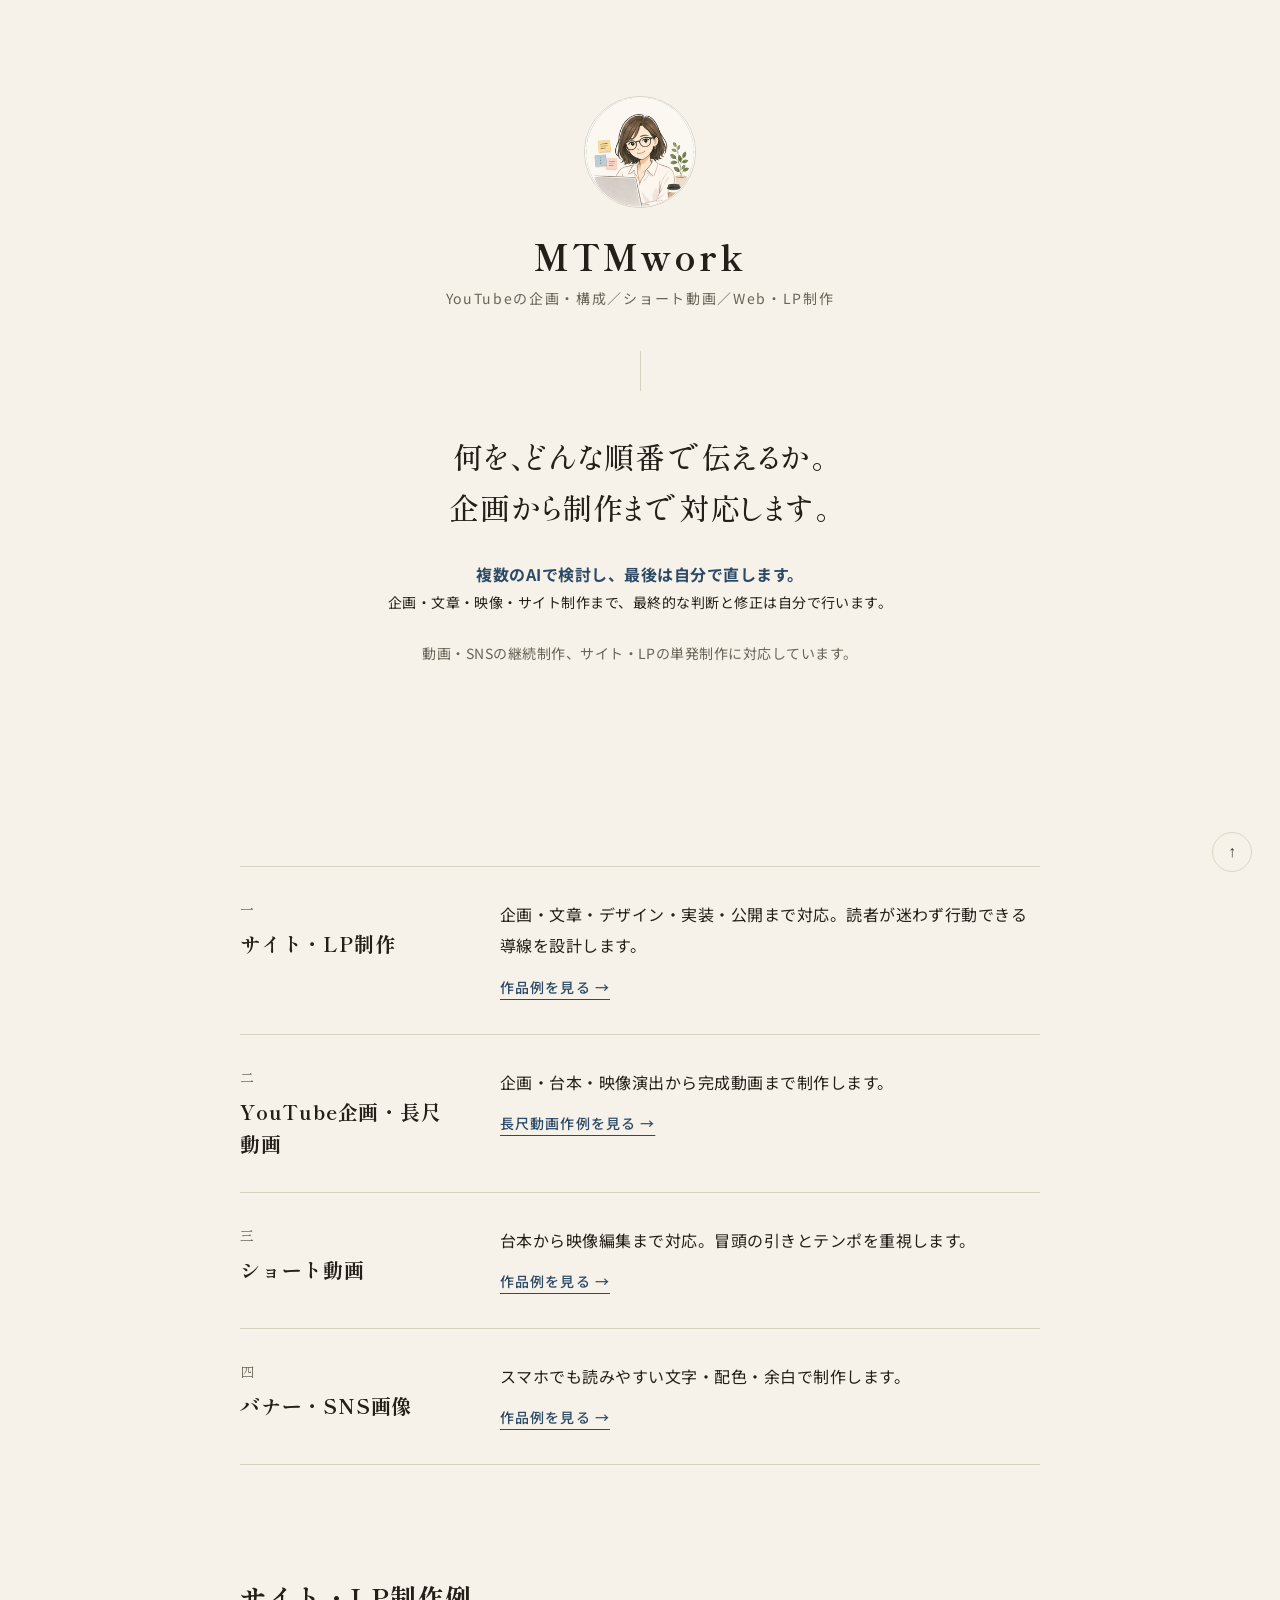
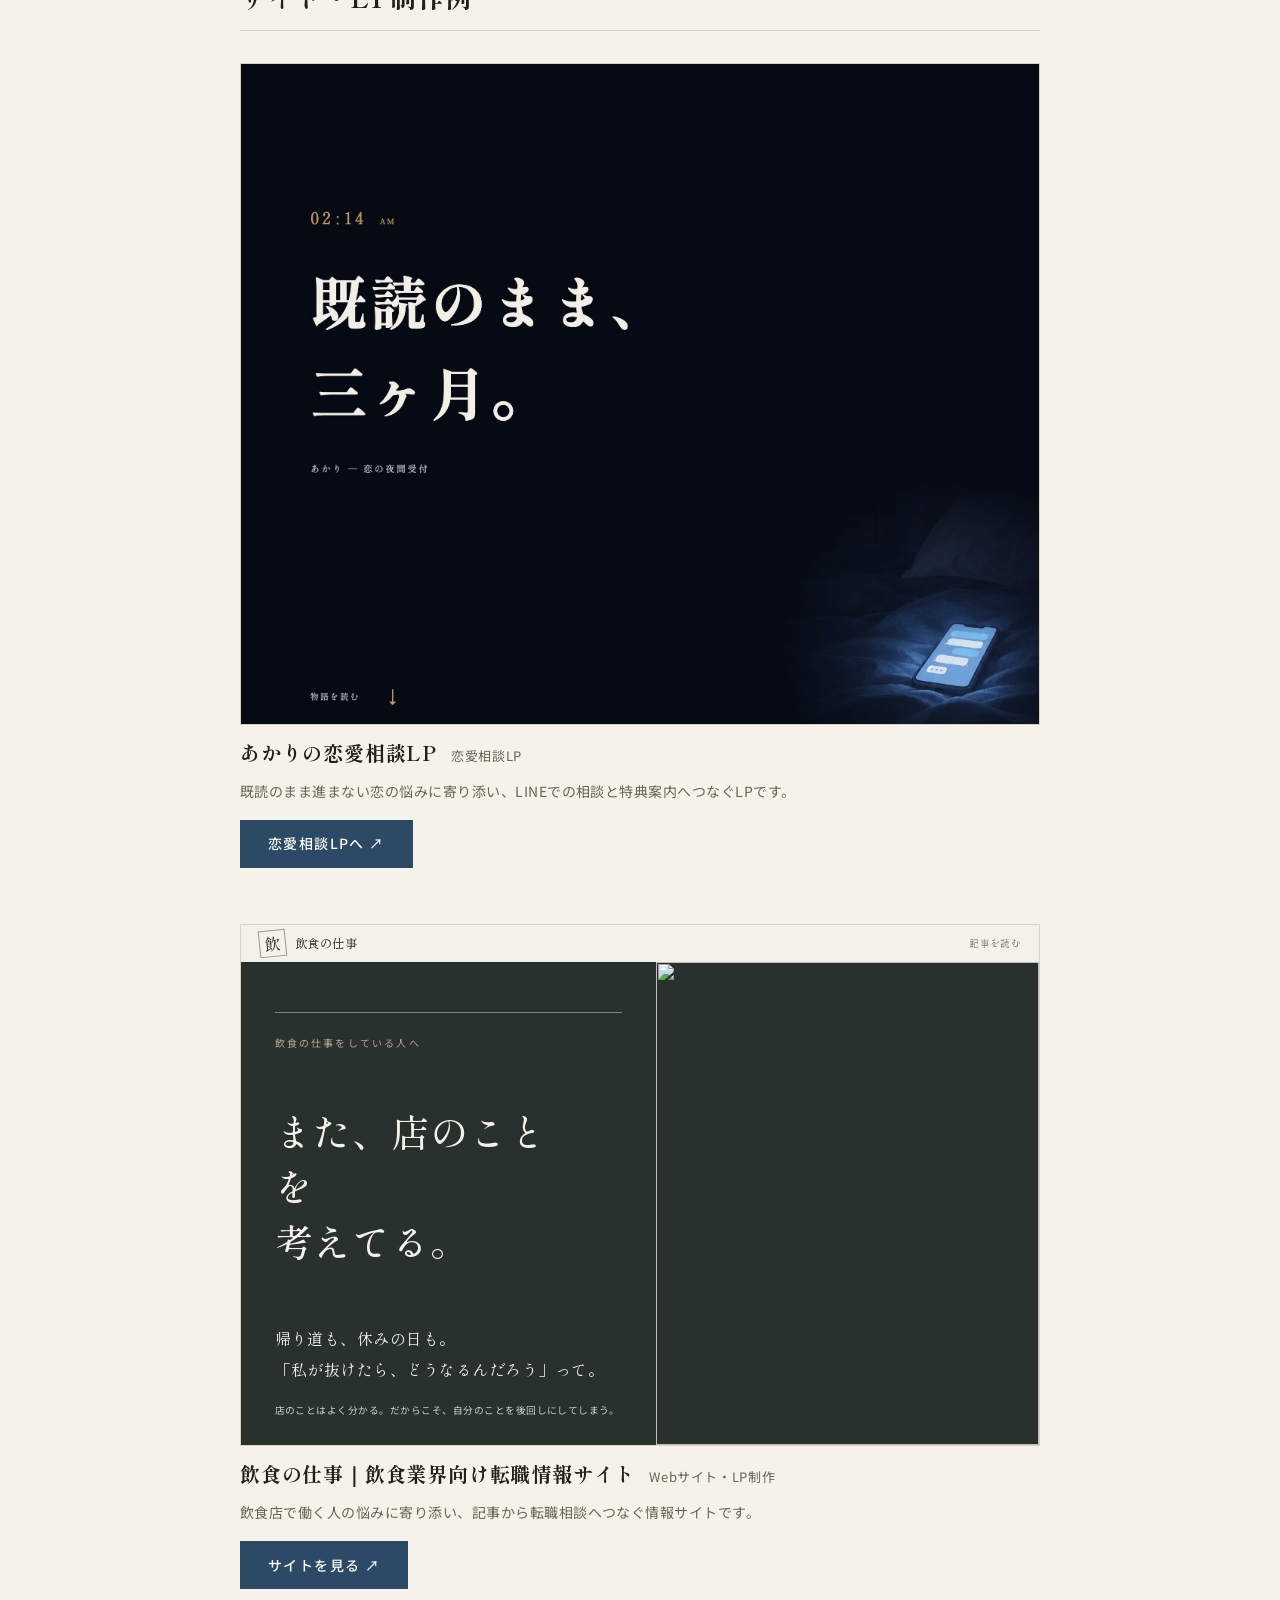
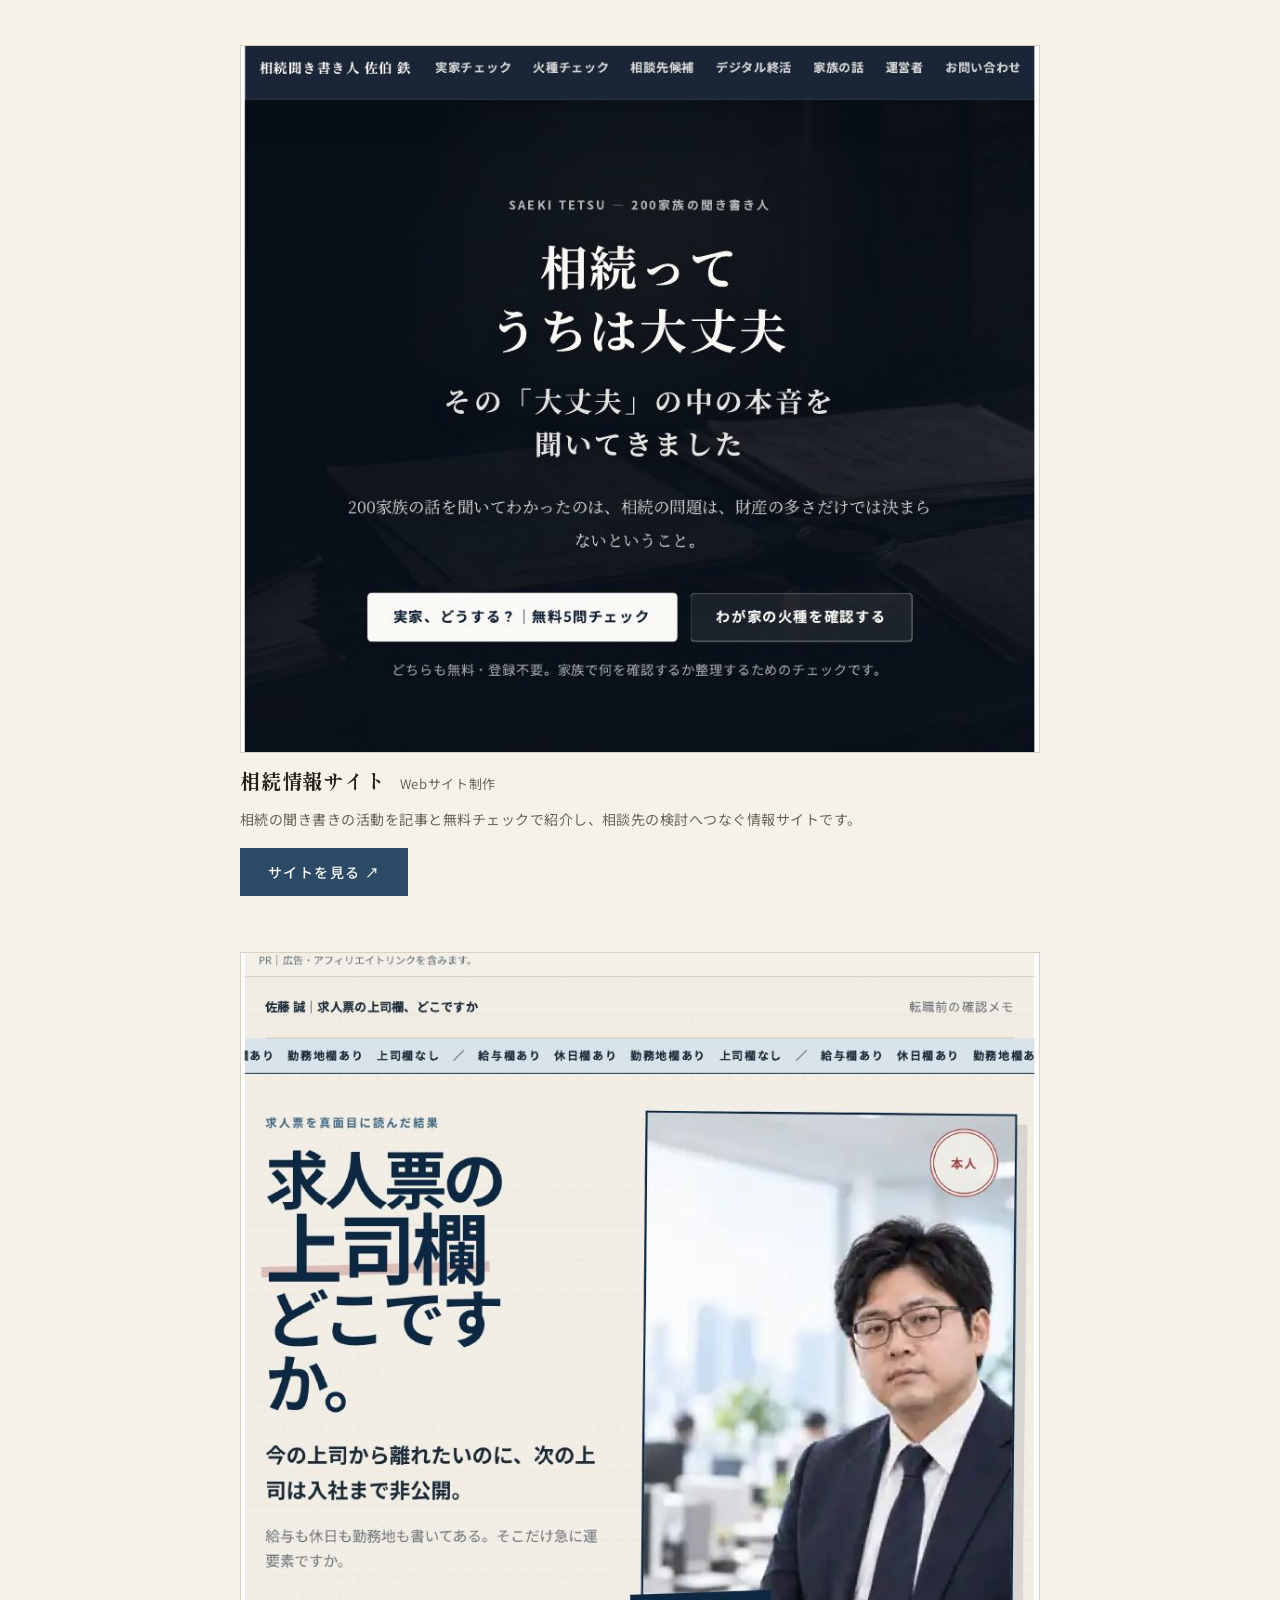
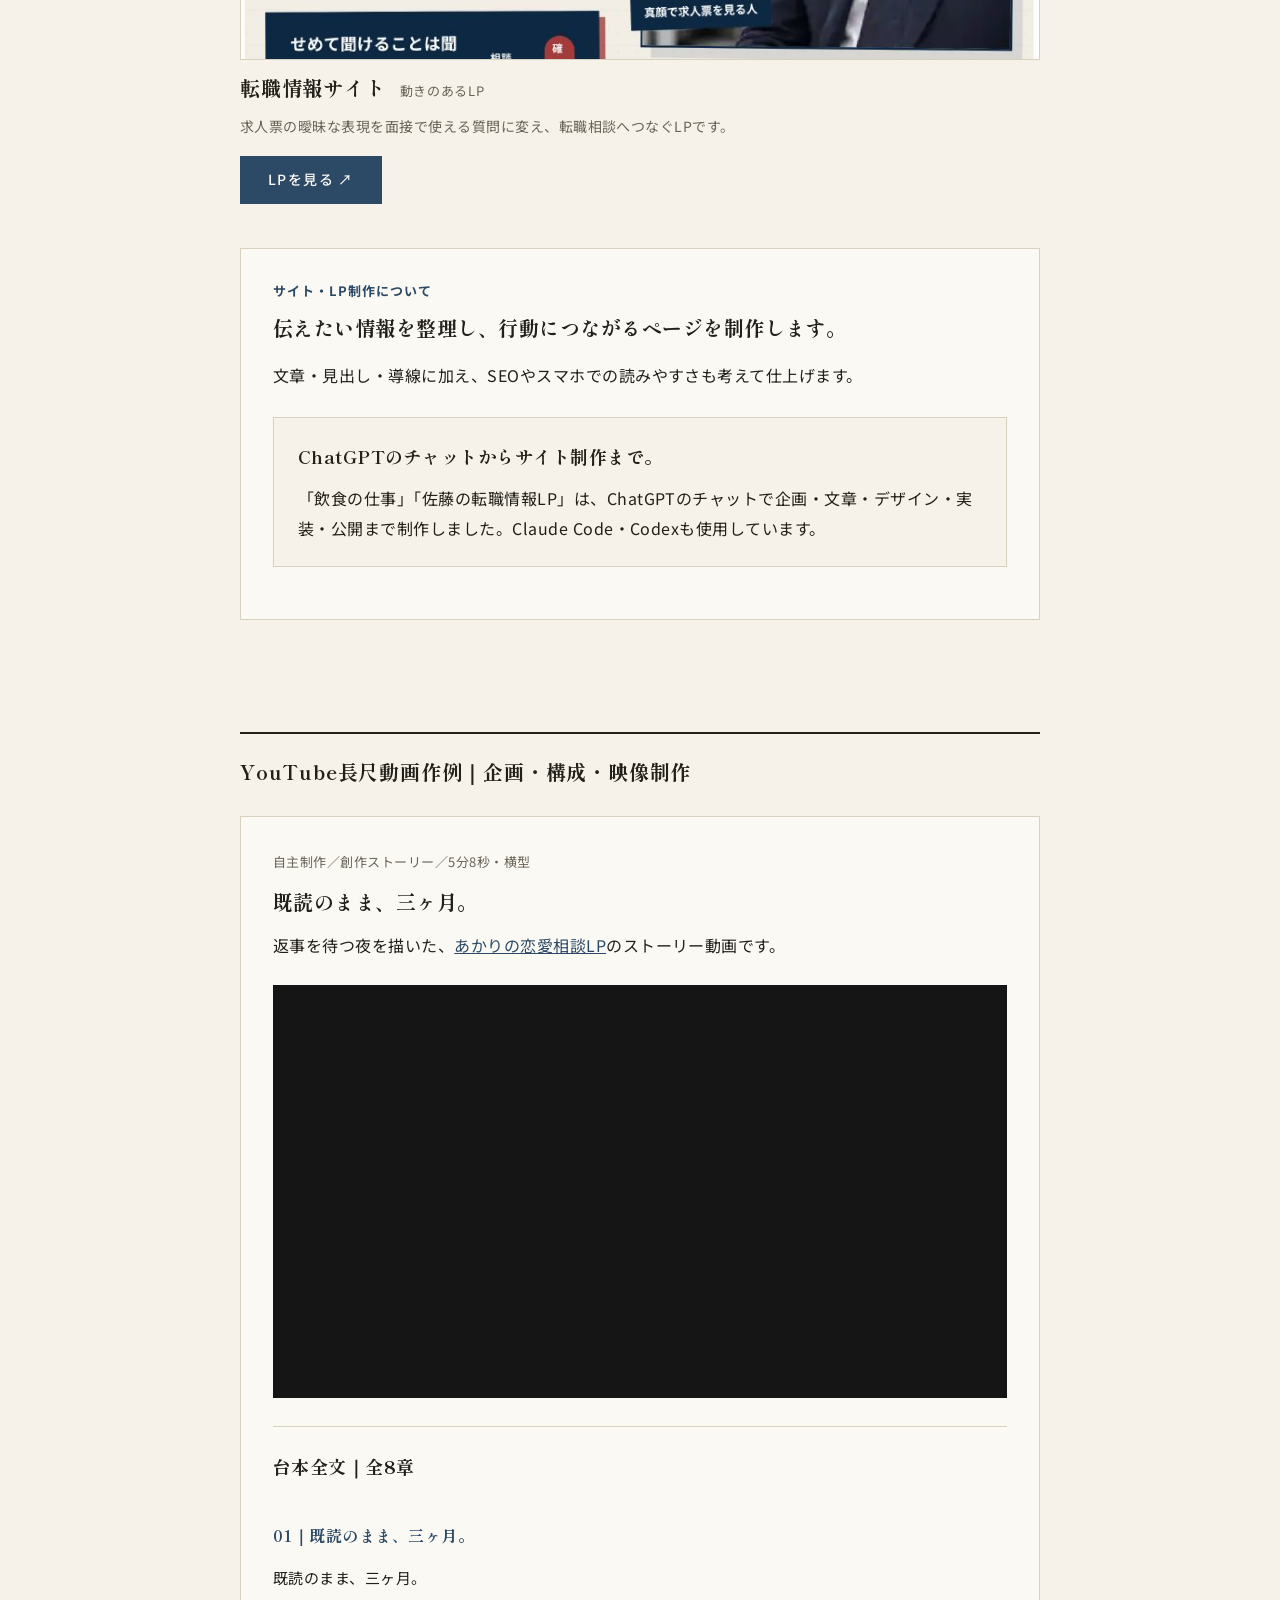
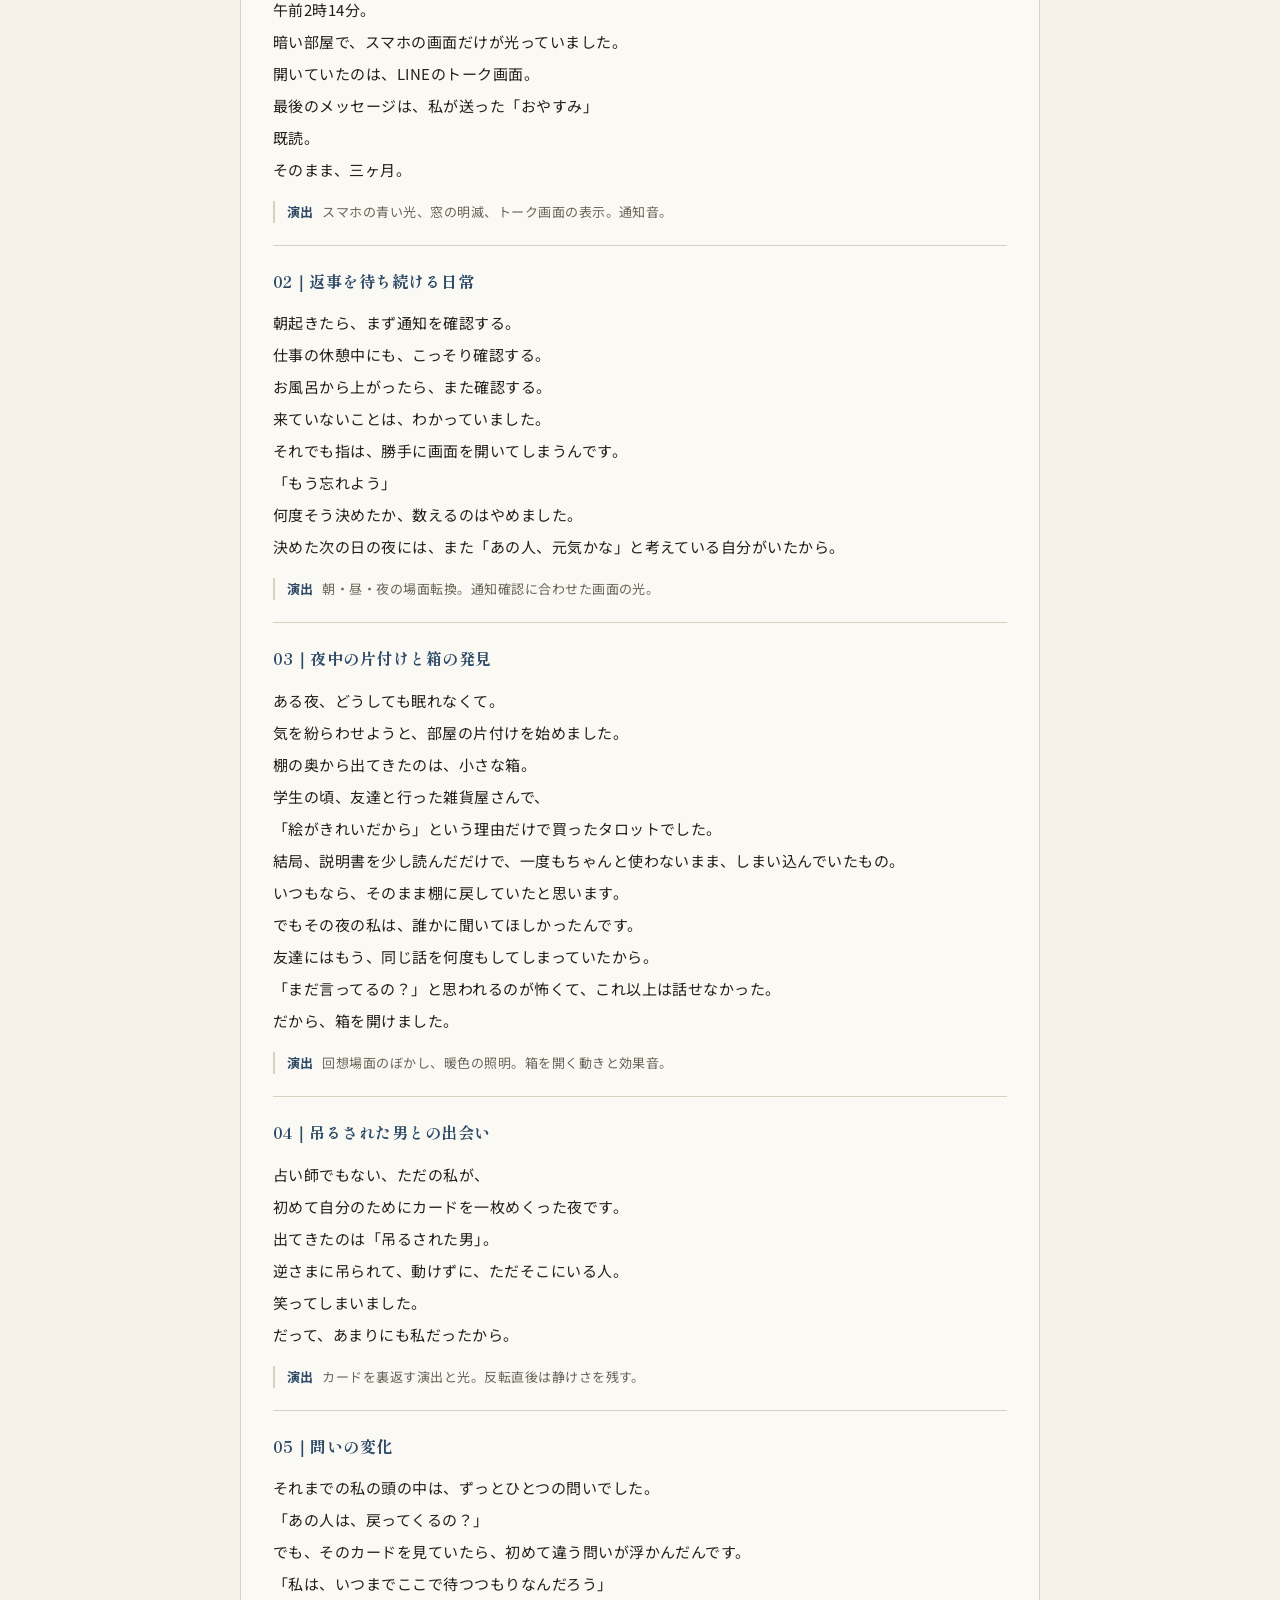
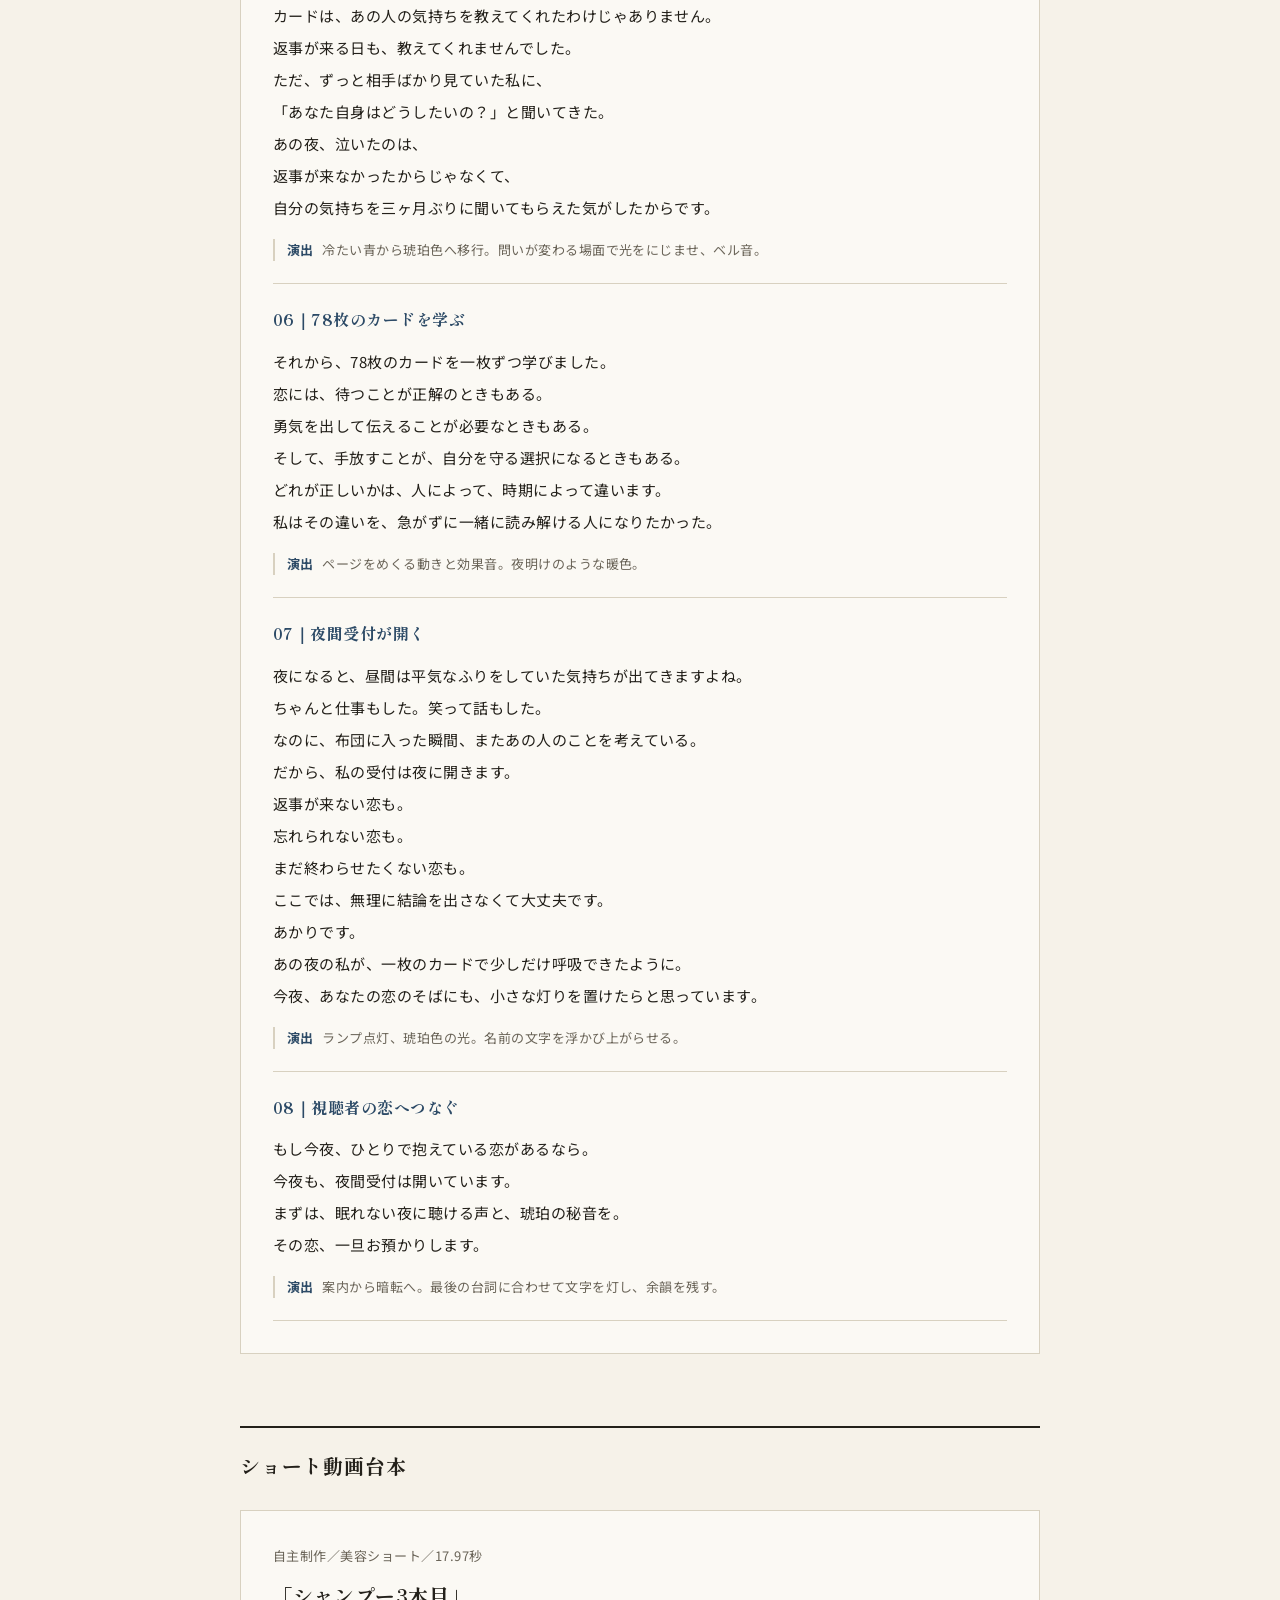
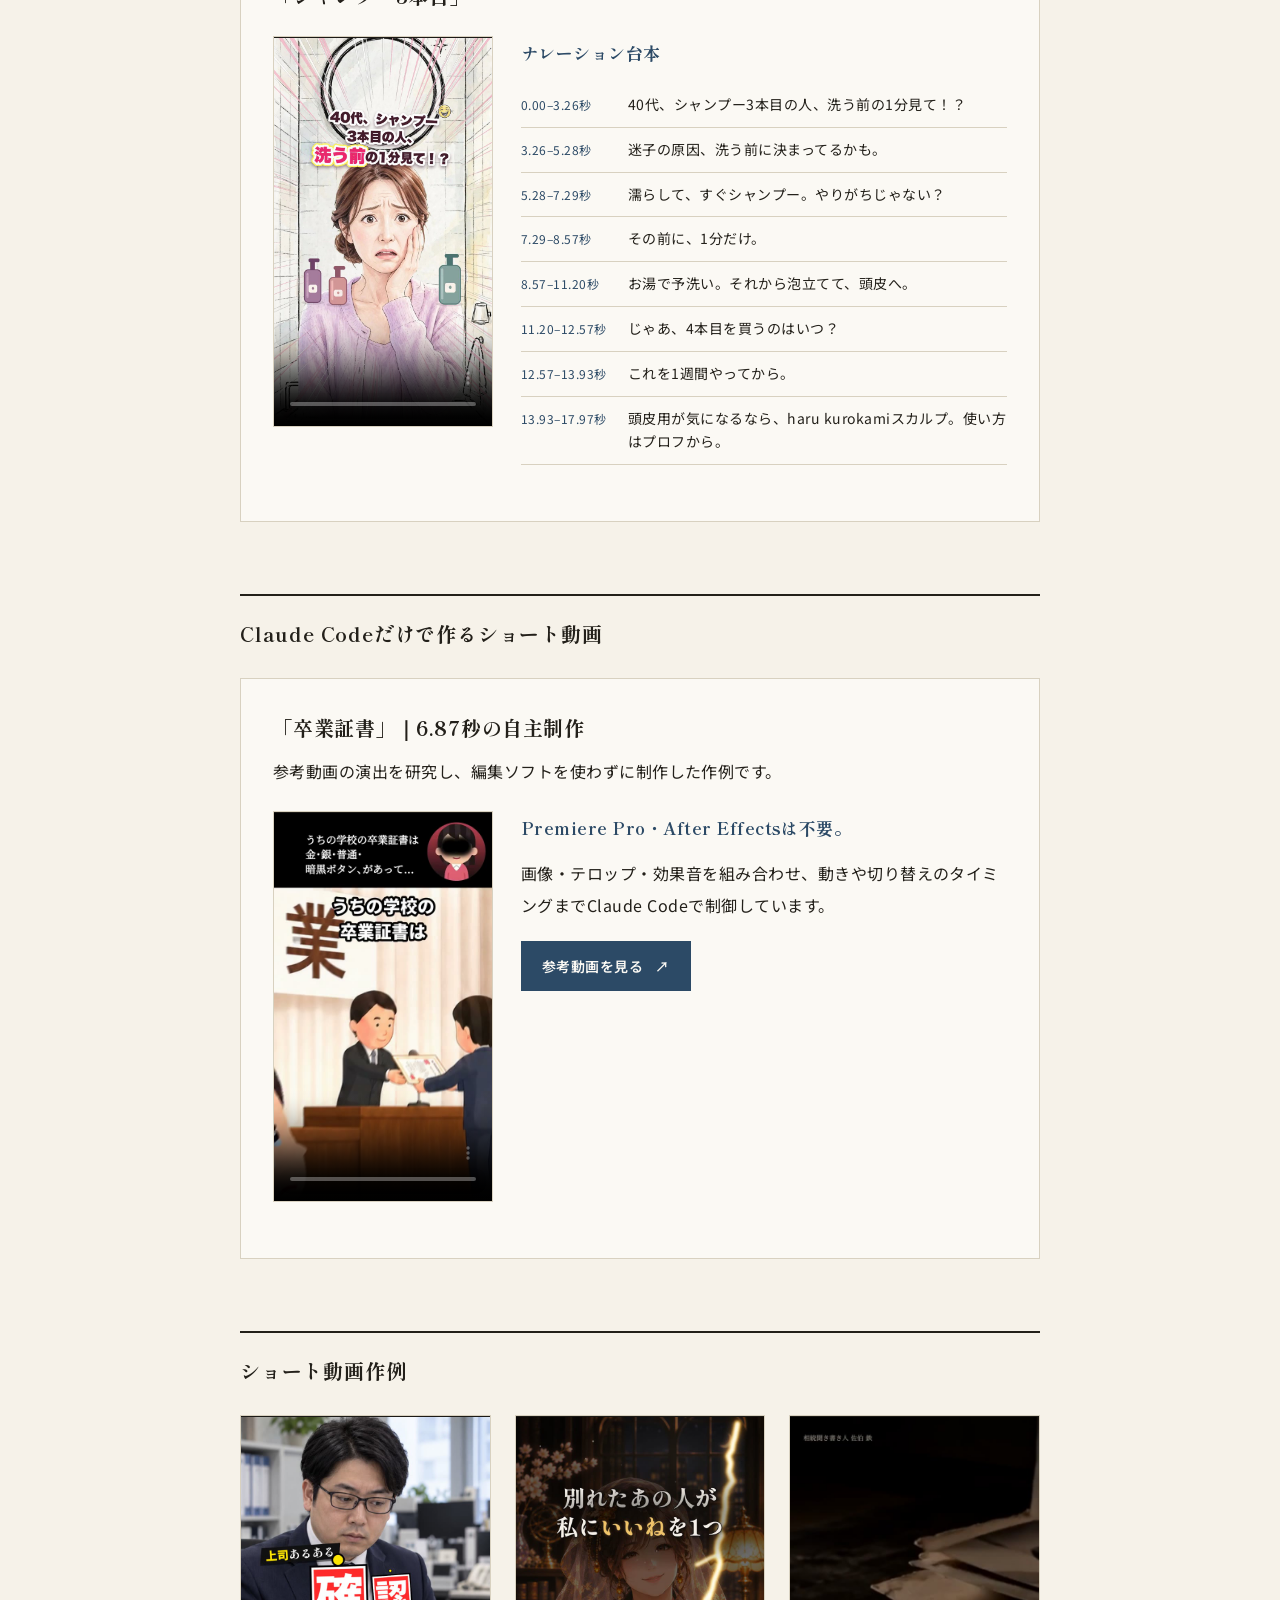
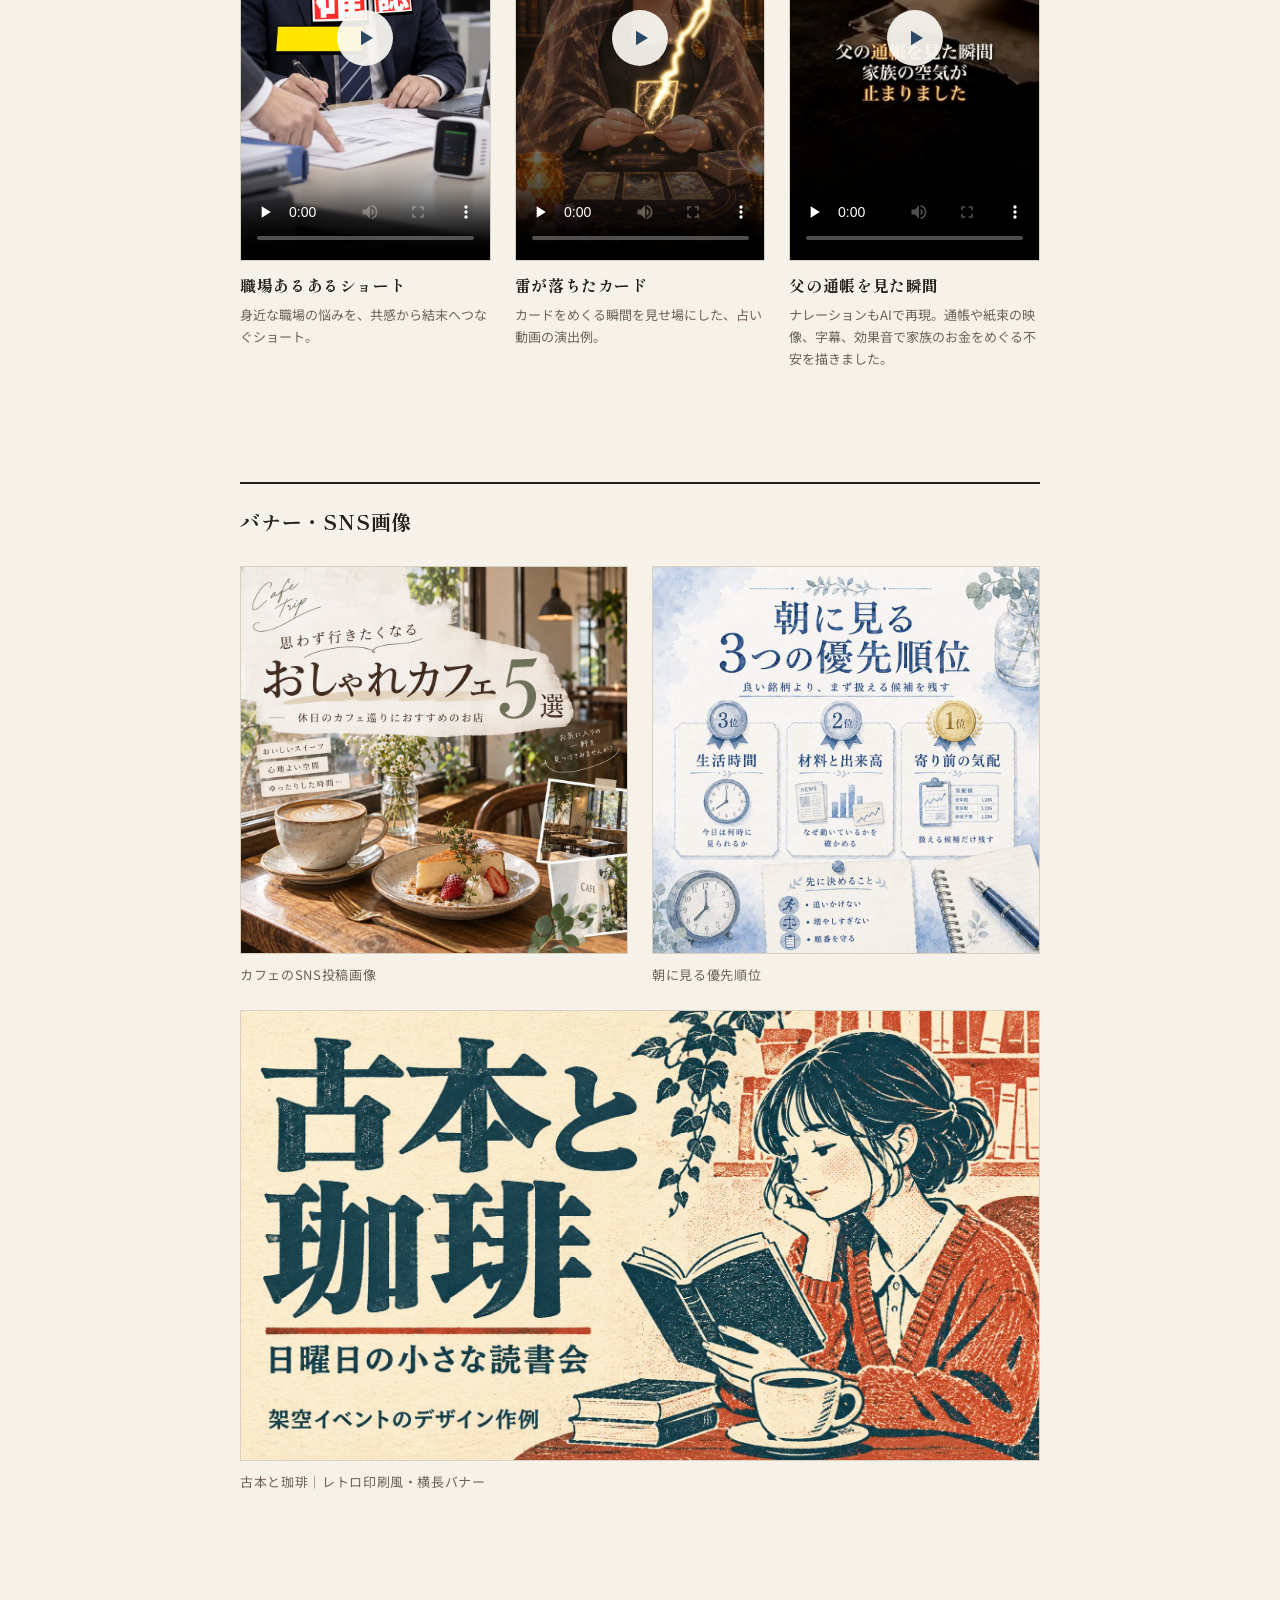
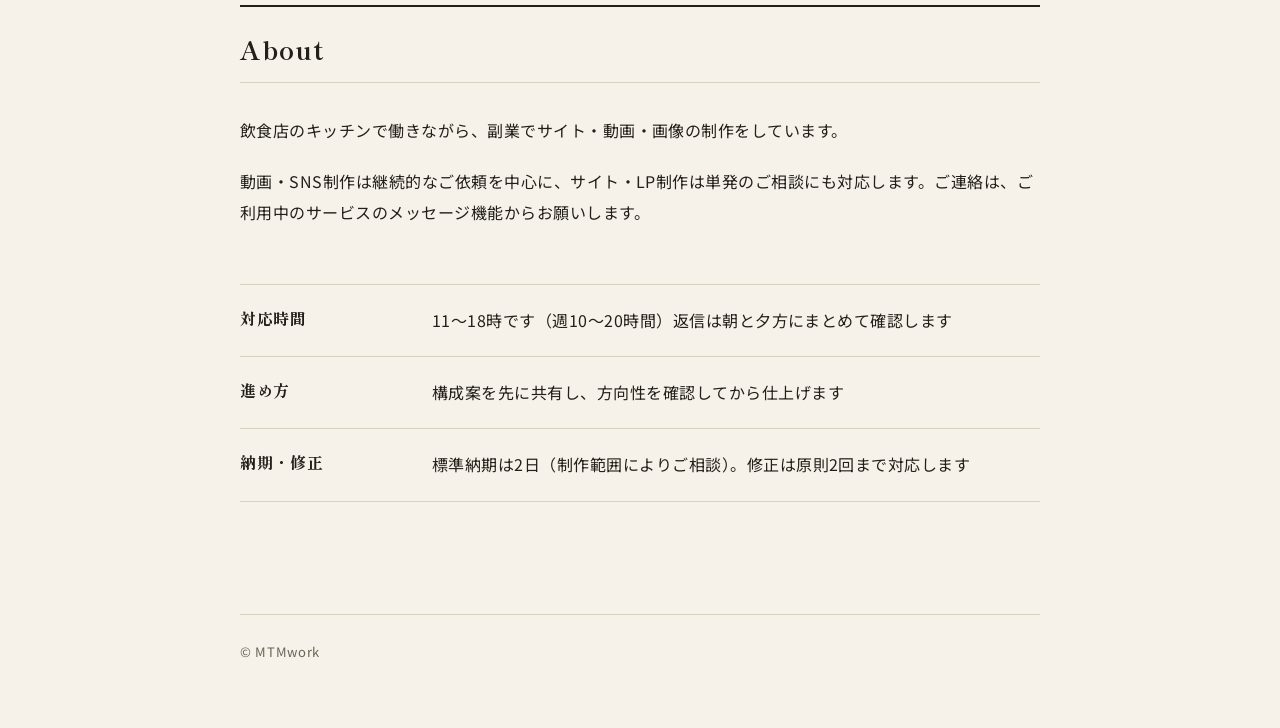
==== commit 7a7e479e: "Show complete Akari dialogue and concise effects without timing or tools" ====
--- a/index.html
+++ b/index.html
@@ -830,23 +830,14 @@
       .long-script-dialogue { font-family: var(--f-head); font-size: 17px; line-height: 1.85; margin: 0 0 8px !important; }
       .long-script-stage { font-size: 13px; color: var(--c-text-sub); line-height: 1.8; margin: 0 0 10px !important; }
 
-      .long-full-script { margin-top: 24px; padding-top: 23px; border-top: 1px solid var(--c-rule); }
-      .long-full-script h5 { font-family: var(--f-head); font-size: 18px; margin: 0 0 8px; color: var(--c-text); }
-      .long-full-script-intro { font-size: 13px; color: var(--c-text-sub); margin: 0 0 12px !important; }
-      .long-script-chapter { padding-top: 14px; }
-      .long-script-chapter h6 { font-family: var(--f-head); color: var(--c-accent); font-size: 16px; line-height: 1.65; margin: 18px 0 10px; }
-      .long-script-line { display: grid; grid-template-columns: 125px minmax(0,1fr); gap: 14px; padding: 11px 0; border-bottom: 1px solid var(--c-rule); }
-      .long-script-line time { color: var(--c-accent); font-size: 12px; font-weight: 600; line-height: 1.75; font-variant-numeric: tabular-nums; }
-      .long-script-content { min-width: 0; }
-      .long-script-spoken { margin: 0 0 5px !important; font-size: 15px; color: var(--c-text); line-height: 1.75; }
-      .long-script-direction, .long-script-visual { font-size: 12px; color: var(--c-text-sub); line-height: 1.65; margin: 0 0 3px !important; overflow-wrap: anywhere; }
-      .long-script-technical { margin-top: 22px; border: 1px solid var(--c-rule); }
-      .long-script-technical summary { cursor: pointer; font-weight: 600; padding: 13px 16px; }
-      .long-script-technical-body { padding: 0 17px 16px; }
-      .long-script-technical-body h6 { font-size: 15px; margin: 16px 0 8px; }
-      .long-script-technical-body ul { padding-left: 1.3em; margin: 0; }
-      .long-script-technical-body li { font-size: 13px; margin: 4px 0; }
-      @media (max-width:599px) { .long-script-line { grid-template-columns: 1fr; gap: 2px; } .long-script-line time { font-size: 11px; } }
+      .long-full-script { margin-top: 24px; padding-top: 22px; border-top: 1px solid var(--c-rule); }
+      .long-full-script h5 { font-family: var(--f-head); font-size: 18px; margin: 0 0 16px; }
+      .long-script-chapter { padding: 15px 0 22px; border-bottom: 1px solid var(--c-rule); }
+      .long-script-chapter h6 { font-family: var(--f-head); font-size: 16px; color: var(--c-accent); margin: 8px 0 15px; line-height: 1.6; }
+      .long-script-voice p { font-size: 15px; line-height: 1.8; margin: 0 0 5px !important; }
+      .long-script-effect { font-size: 13px; line-height: 1.7; color: var(--c-text-sub); margin: 18px 0 0 !important; padding-left: 12px; border-left: 2px solid var(--c-rule); }
+      .long-script-effect strong { color: var(--c-accent); margin-right: 5px; }
+
     </style>
   </head>
   <body>
@@ -989,105 +980,119 @@
           </div>
           
           <section class="long-full-script" id="long-film-script" aria-labelledby="long-film-script-title">
-            <h5 id="long-film-script-title">演出台本全文｜全8章・5分8秒</h5>
-            <p class="long-full-script-intro">ナレーション・秒数・読み方・映像指示を掲載しています。</p>
+            <h5 id="long-film-script-title">台本全文｜全8章</h5>
             <div class="long-script-chapter">
-              <h6>1｜既読のまま三ヶ月（0:01.10〜）</h6>
-              <div class="long-script-line"><time>0:01.10–0:04.05</time><div class="long-script-content"><p class="long-script-spoken">既読のまま、三ヶ月。</p><p class="long-script-direction">間1.2秒・低く・静か。題を置くだけ</p><p class="long-script-visual">S01 生成動画A スマホの光（GrokBot）・blue・phoneGlow</p></div></div>
-              <div class="long-script-line"><time>0:05.25–0:08.60</time><div class="long-script-content"><p class="long-script-spoken">午前2時14分。</p><p class="long-script-direction">間0.7秒・時刻を置く</p><p class="long-script-visual">S02 ストーリー01 午前2時14分・blue・windowFlicker・phoneGlow</p></div></div>
-              <div class="long-script-line"><time>0:09.30–0:13.33</time><div class="long-script-content"><p class="long-script-spoken">暗い部屋で、スマホの画面だけが光っていました。</p><p class="long-script-direction">間0.8秒・孤独</p><p class="long-script-visual">S02 ストーリー01 午前2時14分・blue・windowFlicker・phoneGlow</p></div></div>
-              <div class="long-script-line"><time>0:14.13–0:17.23</time><div class="long-script-content"><p class="long-script-spoken">開いていたのは、LINEのトーク画面。</p><p class="long-script-direction">間0.5秒・</p><p class="long-script-visual">S03 ストーリー01 午前2時14分・blue・phoneGlow・chatBubble</p></div></div>
-              <div class="long-script-line"><time>0:17.73–0:22.14</time><div class="long-script-content"><p class="long-script-spoken">最後のメッセージは、私が送った「おやすみ」</p><p class="long-script-direction">間1.0秒・少し間をためる</p><p class="long-script-visual">S03 ストーリー01 午前2時14分・blue・phoneGlow・chatBubble</p></div></div>
-              <div class="long-script-line"><time>0:23.14–0:24.51</time><div class="long-script-content"><p class="long-script-spoken">既読。</p><p class="long-script-direction">間0.9秒・短く落とす</p><p class="long-script-visual">S03 ストーリー01 午前2時14分・blue・phoneGlow・chatBubble</p></div></div>
-              <div class="long-script-line"><time>0:25.41–0:27.45</time><div class="long-script-content"><p class="long-script-spoken">そのまま、三ヶ月。</p><p class="long-script-direction">間1.6秒・沈む</p><p class="long-script-visual">S04 ストーリー02 何度も確認する毎日・night・windowFlicker</p></div></div>
+              <h6>01｜既読のまま、三ヶ月。</h6>
+              <div class="long-script-voice">
+                <p>既読のまま、三ヶ月。</p>
+                <p>午前2時14分。</p>
+                <p>暗い部屋で、スマホの画面だけが光っていました。</p>
+                <p>開いていたのは、LINEのトーク画面。</p>
+                <p>最後のメッセージは、私が送った「おやすみ」</p>
+                <p>既読。</p>
+                <p>そのまま、三ヶ月。</p>
+              </div>
+              <p class="long-script-effect"><strong>演出</strong> スマホの青い光、窓の明滅、トーク画面の表示。通知音。</p>
             </div>
             <div class="long-script-chapter">
-              <h6>2｜返事を待ち続ける日常（0:29.05〜）</h6>
-              <div class="long-script-line"><time>0:29.05–0:31.93</time><div class="long-script-content"><p class="long-script-spoken">朝起きたら、まず通知を確認する。</p><p class="long-script-direction">間0.5秒・淡々と（反復のリズム）</p><p class="long-script-visual">S05 ストーリー02 何度も確認する毎日・morning・tapFlash</p></div></div>
-              <div class="long-script-line"><time>0:32.43–0:35.54</time><div class="long-script-content"><p class="long-script-spoken">仕事の休憩中にも、こっそり確認する。</p><p class="long-script-direction">間0.5秒・淡々と</p><p class="long-script-visual">S06 ストーリー02 何度も確認する毎日・day・tapFlash</p></div></div>
-              <div class="long-script-line"><time>0:36.04–0:38.77</time><div class="long-script-content"><p class="long-script-spoken">お風呂から上がったら、また確認する。</p><p class="long-script-direction">間1.0秒・淡々と</p><p class="long-script-visual">S07 ストーリー02 何度も確認する毎日・night・tapFlash・windowFlicker</p></div></div>
-              <div class="long-script-line"><time>0:39.77–0:41.81</time><div class="long-script-content"><p class="long-script-spoken">来ていないことは、わかっていました。</p><p class="long-script-direction">間0.6秒・共感</p><p class="long-script-visual">S08 ストーリー01 午前2時14分・blue・phoneGlow・phoneFlare</p></div></div>
-              <div class="long-script-line"><time>0:42.41–0:46.21</time><div class="long-script-content"><p class="long-script-spoken">それでも指は、勝手に画面を開いてしまうんです。</p><p class="long-script-direction">間1.2秒・共感</p><p class="long-script-visual">S08 ストーリー01 午前2時14分・blue・phoneGlow・phoneFlare</p></div></div>
-              <div class="long-script-line"><time>0:47.41–0:50.28</time><div class="long-script-content"><p class="long-script-spoken">「もう忘れよう」</p><p class="long-script-direction">間0.7秒・小さく</p><p class="long-script-visual">S09 ストーリー02 何度も確認する毎日・night</p></div></div>
-              <div class="long-script-line"><time>0:50.98–0:54.86</time><div class="long-script-content"><p class="long-script-spoken">何度そう決めたか、数えるのはやめました。</p><p class="long-script-direction">間0.6秒・</p><p class="long-script-visual">S09 ストーリー02 何度も確認する毎日・night</p></div></div>
-              <div class="long-script-line"><time>0:55.46–1:02.46</time><div class="long-script-content"><p class="long-script-spoken">決めた次の日の夜には、また「あの人、元気かな」と考えている自分がいたから。</p><p class="long-script-direction">間1.8秒・章の終わり・沈む</p><p class="long-script-visual">S09b ストーリー02 何度も確認する毎日・night・windowFlicker</p></div></div>
+              <h6>02｜返事を待ち続ける日常</h6>
+              <div class="long-script-voice">
+                <p>朝起きたら、まず通知を確認する。</p>
+                <p>仕事の休憩中にも、こっそり確認する。</p>
+                <p>お風呂から上がったら、また確認する。</p>
+                <p>来ていないことは、わかっていました。</p>
+                <p>それでも指は、勝手に画面を開いてしまうんです。</p>
+                <p>「もう忘れよう」</p>
+                <p>何度そう決めたか、数えるのはやめました。</p>
+                <p>決めた次の日の夜には、また「あの人、元気かな」と考えている自分がいたから。</p>
+              </div>
+              <p class="long-script-effect"><strong>演出</strong> 朝・昼・夜の場面転換。通知確認に合わせた画面の光。</p>
             </div>
             <div class="long-script-chapter">
-              <h6>3｜夜中の片付けと箱の発見（1:04.26〜）</h6>
-              <div class="long-script-line"><time>1:04.26–1:06.91</time><div class="long-script-content"><p class="long-script-spoken">ある夜、どうしても眠れなくて。</p><p class="long-script-direction">間0.6秒・場面が変わる</p><p class="long-script-visual">S10 ストーリー03 棚の奥のタロット・dimWarm・lampFlicker</p></div></div>
-              <div class="long-script-line"><time>1:07.51–1:11.00</time><div class="long-script-content"><p class="long-script-spoken">気を紛らわせようと、部屋の片付けを始めました。</p><p class="long-script-direction">間0.9秒・</p><p class="long-script-visual">S10 ストーリー03 棚の奥のタロット・dimWarm・lampFlicker</p></div></div>
-              <div class="long-script-line"><time>1:11.90–1:15.00</time><div class="long-script-content"><p class="long-script-spoken">棚の奥から出てきたのは、小さな箱。</p><p class="long-script-direction">間1.2秒・発見</p><p class="long-script-visual">S10 ストーリー03 棚の奥のタロット・dimWarm・lampFlicker</p></div></div>
-              <div class="long-script-line"><time>1:16.20–1:19.46</time><div class="long-script-content"><p class="long-script-spoken">学生の頃、友達と行った雑貨屋さんで、</p><p class="long-script-direction">間0.2秒・思い出す</p><p class="long-script-visual">S12 追加01 箱を見つける・memory・memoryHaze</p></div></div>
-              <div class="long-script-line"><time>1:19.66–1:23.68</time><div class="long-script-content"><p class="long-script-spoken">「絵がきれいだから」という理由だけで買ったタロットでした。</p><p class="long-script-direction">間0.9秒・</p><p class="long-script-visual">S12 追加01 箱を見つける・memory・memoryHaze</p></div></div>
-              <div class="long-script-line"><time>1:24.58–1:31.80</time><div class="long-script-content"><p class="long-script-spoken">結局、説明書を少し読んだだけで、一度もちゃんと使わないまま、しまい込んでいたもの。</p><p class="long-script-direction">間0.9秒・</p><p class="long-script-visual">S12b ストーリー03 棚の奥のタロット・memory・memoryHaze</p></div></div>
-              <div class="long-script-line"><time>1:32.70–1:35.73</time><div class="long-script-content"><p class="long-script-spoken">いつもなら、そのまま棚に戻していたと思います。</p><p class="long-script-direction">間0.8秒・</p><p class="long-script-visual">S13 追加01 箱を見つける・warm・lampFlicker</p></div></div>
-              <div class="long-script-line"><time>1:36.53–1:40.83</time><div class="long-script-content"><p class="long-script-spoken">でもその夜の私は、誰かに聞いてほしかったんです。</p><p class="long-script-direction">間0.7秒・本音</p><p class="long-script-visual">S13 追加01 箱を見つける・warm・lampFlicker</p></div></div>
-              <div class="long-script-line"><time>1:41.53–1:45.63</time><div class="long-script-content"><p class="long-script-spoken">友達にはもう、同じ話を何度もしてしまっていたから。</p><p class="long-script-direction">間0.5秒・</p><p class="long-script-visual">S13b 追加01 箱を見つける・warmDim</p></div></div>
-              <div class="long-script-line"><time>1:46.13–1:50.91</time><div class="long-script-content"><p class="long-script-spoken">「まだ言ってるの？」と思われるのが怖くて、これ以上は話せなかった。</p><p class="long-script-direction">間1.1秒・涙の手前</p><p class="long-script-visual">S13b 追加01 箱を見つける・warmDim</p></div></div>
-              <div class="long-script-line"><time>1:52.01–1:53.97</time><div class="long-script-content"><p class="long-script-spoken">だから、箱を開けました。</p><p class="long-script-direction">間1.6秒・決める</p><p class="long-script-visual">S14 生成動画B 箱を開く（GrokBot）・warm</p></div></div>
+              <h6>03｜夜中の片付けと箱の発見</h6>
+              <div class="long-script-voice">
+                <p>ある夜、どうしても眠れなくて。</p>
+                <p>気を紛らわせようと、部屋の片付けを始めました。</p>
+                <p>棚の奥から出てきたのは、小さな箱。</p>
+                <p>学生の頃、友達と行った雑貨屋さんで、</p>
+                <p>「絵がきれいだから」という理由だけで買ったタロットでした。</p>
+                <p>結局、説明書を少し読んだだけで、一度もちゃんと使わないまま、しまい込んでいたもの。</p>
+                <p>いつもなら、そのまま棚に戻していたと思います。</p>
+                <p>でもその夜の私は、誰かに聞いてほしかったんです。</p>
+                <p>友達にはもう、同じ話を何度もしてしまっていたから。</p>
+                <p>「まだ言ってるの？」と思われるのが怖くて、これ以上は話せなかった。</p>
+                <p>だから、箱を開けました。</p>
+              </div>
+              <p class="long-script-effect"><strong>演出</strong> 回想場面のぼかし、暖色の照明。箱を開く動きと効果音。</p>
             </div>
             <div class="long-script-chapter">
-              <h6>4｜吊るされた男との出会い（1:55.58〜）</h6>
-              <div class="long-script-line"><time>1:55.58–1:58.07</time><div class="long-script-content"><p class="long-script-spoken">占い師でもない、ただの私が、</p><p class="long-script-direction">間0.3秒・</p><p class="long-script-visual">S14 生成動画B 箱を開く（GrokBot）・warm</p></div></div>
-              <div class="long-script-line"><time>1:58.37–2:02.08</time><div class="long-script-content"><p class="long-script-spoken">初めて自分のためにカードを一枚めくった夜です。</p><p class="long-script-direction">間2.0秒・息をのむ（ここで反転の溜め）</p><p class="long-script-visual">S15 タロット反転エフェクト v1（裏→吊るされた男・採用済み）・warm・cardLight</p></div></div>
-              <div class="long-script-line"><time>2:04.08–2:06.27</time><div class="long-script-content"><p class="long-script-spoken">出てきたのは「吊るされた男」。</p><p class="long-script-direction">間1.6秒・驚き（反転の直後に静寂）</p><p class="long-script-visual">S15 タロット反転エフェクト v1（裏→吊るされた男・採用済み）・warm・cardLight</p></div></div>
-              <div class="long-script-line"><time>2:07.87–2:12.04</time><div class="long-script-content"><p class="long-script-spoken">逆さまに吊られて、動けずに、ただそこにいる人。</p><p class="long-script-direction">間1.2秒・</p><p class="long-script-visual">S16 正式カード 吊るされた男（表）・warm・cardLight</p></div></div>
-              <div class="long-script-line"><time>2:13.24–2:14.37</time><div class="long-script-content"><p class="long-script-spoken">笑ってしまいました。</p><p class="long-script-direction">間0.6秒・力が抜ける</p><p class="long-script-visual">S17 正式カード 吊るされた男（表）・warm・cardLight・breath</p></div></div>
-              <div class="long-script-line"><time>2:14.97–2:17.63</time><div class="long-script-content"><p class="long-script-spoken">だって、あまりにも私だったから。</p><p class="long-script-direction">間2.0秒・章の終わり</p><p class="long-script-visual">S17 正式カード 吊るされた男（表）・warm・cardLight・breath</p></div></div>
+              <h6>04｜吊るされた男との出会い</h6>
+              <div class="long-script-voice">
+                <p>占い師でもない、ただの私が、</p>
+                <p>初めて自分のためにカードを一枚めくった夜です。</p>
+                <p>出てきたのは「吊るされた男」。</p>
+                <p>逆さまに吊られて、動けずに、ただそこにいる人。</p>
+                <p>笑ってしまいました。</p>
+                <p>だって、あまりにも私だったから。</p>
+              </div>
+              <p class="long-script-effect"><strong>演出</strong> カードを裏返す演出と光。反転直後は静けさを残す。</p>
             </div>
             <div class="long-script-chapter">
-              <h6>5｜問いの変化（2:19.63〜）</h6>
-              <div class="long-script-line"><time>2:19.63–2:24.19</time><div class="long-script-content"><p class="long-script-spoken">それまでの私の頭の中は、ずっとひとつの問いでした。</p><p class="long-script-direction">間0.9秒・</p><p class="long-script-visual">S18 ストーリー01 午前2時14分・blueDeep・phoneGlow</p></div></div>
-              <div class="long-script-line"><time>2:25.09–2:27.06</time><div class="long-script-content"><p class="long-script-spoken">「あの人は、戻ってくるの？」</p><p class="long-script-direction">間1.6秒・問い①</p><p class="long-script-visual">S18 ストーリー01 午前2時14分・blueDeep・phoneGlow</p></div></div>
-              <div class="long-script-line"><time>2:28.66–2:34.20</time><div class="long-script-content"><p class="long-script-spoken">でも、そのカードを見ていたら、初めて違う問いが浮かんだんです。</p><p class="long-script-direction">間1.4秒・気づきの溜め</p><p class="long-script-visual">S19 正式カード 吊るされた男（表）・warm・cardLight</p></div></div>
-              <div class="long-script-line"><time>2:35.60–2:38.56</time><div class="long-script-content"><p class="long-script-spoken">「私は、いつまでここで待つつもりなんだろう」</p><p class="long-script-direction">間2.2秒・問いの反転（最大の山）</p><p class="long-script-visual">S20 正式カード 吊るされた男（表）・warmBlur</p></div></div>
-              <div class="long-script-line"><time>2:40.76–2:45.24</time><div class="long-script-content"><p class="long-script-spoken">カードは、あの人の気持ちを教えてくれたわけじゃありません。</p><p class="long-script-direction">間0.5秒・</p><p class="long-script-visual">S21 ストーリー03 棚の奥のタロット・warm・lampFlicker</p></div></div>
-              <div class="long-script-line"><time>2:45.74–2:48.77</time><div class="long-script-content"><p class="long-script-spoken">返事が来る日も、教えてくれませんでした。</p><p class="long-script-direction">間0.9秒・</p><p class="long-script-visual">S21 ストーリー03 棚の奥のタロット・warm・lampFlicker</p></div></div>
-              <div class="long-script-line"><time>2:49.67–2:52.33</time><div class="long-script-content"><p class="long-script-spoken">ただ、ずっと相手ばかり見ていた私に、</p><p class="long-script-direction">間0.3秒・</p><p class="long-script-visual">S22 正式カード 吊るされた男（表）・warm・cardLight</p></div></div>
-              <div class="long-script-line"><time>2:52.63–2:57.26</time><div class="long-script-content"><p class="long-script-spoken">「あなた自身はどうしたいの？」と聞いてきた。</p><p class="long-script-direction">間1.6秒・理解</p><p class="long-script-visual">S22 正式カード 吊るされた男（表）・warm・cardLight</p></div></div>
-              <div class="long-script-line"><time>2:58.86–3:00.82</time><div class="long-script-content"><p class="long-script-spoken">あの夜、泣いたのは、</p><p class="long-script-direction">間0.4秒・涙</p><p class="long-script-visual">S23 追加01 箱を見つける・blueToAmber・windowFlicker</p></div></div>
-              <div class="long-script-line"><time>3:01.22–3:02.89</time><div class="long-script-content"><p class="long-script-spoken">返事が来なかったからじゃなくて、</p><p class="long-script-direction">間0.4秒・涙</p><p class="long-script-visual">S23 追加01 箱を見つける・blueToAmber・windowFlicker</p></div></div>
-              <div class="long-script-line"><time>3:03.29–3:08.53</time><div class="long-script-content"><p class="long-script-spoken">自分の気持ちを三ヶ月ぶりに聞いてもらえた気がしたからです。</p><p class="long-script-direction">間2.4秒・涙・章の終わり</p><p class="long-script-visual">S23 追加01 箱を見つける・blueToAmber・windowFlicker</p></div></div>
+              <h6>05｜問いの変化</h6>
+              <div class="long-script-voice">
+                <p>それまでの私の頭の中は、ずっとひとつの問いでした。</p>
+                <p>「あの人は、戻ってくるの？」</p>
+                <p>でも、そのカードを見ていたら、初めて違う問いが浮かんだんです。</p>
+                <p>「私は、いつまでここで待つつもりなんだろう」</p>
+                <p>カードは、あの人の気持ちを教えてくれたわけじゃありません。</p>
+                <p>返事が来る日も、教えてくれませんでした。</p>
+                <p>ただ、ずっと相手ばかり見ていた私に、</p>
+                <p>「あなた自身はどうしたいの？」と聞いてきた。</p>
+                <p>あの夜、泣いたのは、</p>
+                <p>返事が来なかったからじゃなくて、</p>
+                <p>自分の気持ちを三ヶ月ぶりに聞いてもらえた気がしたからです。</p>
+              </div>
+              <p class="long-script-effect"><strong>演出</strong> 冷たい青から琥珀色へ移行。問いが変わる場面で光をにじませ、ベル音。</p>
             </div>
             <div class="long-script-chapter">
-              <h6>6｜78枚のカードを学ぶ（3:10.93〜）</h6>
-              <div class="long-script-line"><time>3:10.93–3:15.26</time><div class="long-script-content"><p class="long-script-spoken">それから、78枚のカードを一枚ずつ学びました。</p><p class="long-script-direction">間1.2秒・時間が流れる</p><p class="long-script-visual">S24 追加02 タロットを学ぶ夜・warm・lampFlicker</p></div></div>
-              <div class="long-script-line"><time>3:16.46–3:19.87</time><div class="long-script-content"><p class="long-script-spoken">恋には、待つことが正解のときもある。</p><p class="long-script-direction">間0.7秒・</p><p class="long-script-visual">S25 追加02 タロットを学ぶ夜・warm・pageSweep</p></div></div>
-              <div class="long-script-line"><time>3:20.57–3:24.13</time><div class="long-script-content"><p class="long-script-spoken">勇気を出して伝えることが必要なときもある。</p><p class="long-script-direction">間0.7秒・</p><p class="long-script-visual">S26 追加02 タロットを学ぶ夜・warm・pageSweep</p></div></div>
-              <div class="long-script-line"><time>3:24.83–3:29.99</time><div class="long-script-content"><p class="long-script-spoken">そして、手放すことが、自分を守る選択になるときもある。</p><p class="long-script-direction">間1.2秒・</p><p class="long-script-visual">S27 追加02 タロットを学ぶ夜・warm・pageSweep</p></div></div>
-              <div class="long-script-line"><time>3:31.19–3:35.90</time><div class="long-script-content"><p class="long-script-spoken">どれが正しいかは、人によって、時期によって違います。</p><p class="long-script-direction">間0.7秒・</p><p class="long-script-visual">S28 ストーリー03 棚の奥のタロット・warmDawn・lampFlicker</p></div></div>
-              <div class="long-script-line"><time>3:36.60–3:44.59</time><div class="long-script-content"><p class="long-script-spoken">私はその違いを、急がずに一緒に読み解ける人になりたかった。</p><p class="long-script-direction">間2.0秒・温かさ・章の終わり</p><p class="long-script-visual">S28b 追加02 タロットを学ぶ夜・warmDawn・lampFlicker</p></div></div>
+              <h6>06｜78枚のカードを学ぶ</h6>
+              <div class="long-script-voice">
+                <p>それから、78枚のカードを一枚ずつ学びました。</p>
+                <p>恋には、待つことが正解のときもある。</p>
+                <p>勇気を出して伝えることが必要なときもある。</p>
+                <p>そして、手放すことが、自分を守る選択になるときもある。</p>
+                <p>どれが正しいかは、人によって、時期によって違います。</p>
+                <p>私はその違いを、急がずに一緒に読み解ける人になりたかった。</p>
+              </div>
+              <p class="long-script-effect"><strong>演出</strong> ページをめくる動きと効果音。夜明けのような暖色。</p>
             </div>
             <div class="long-script-chapter">
-              <h6>7｜夜間受付が開く（3:46.59〜）</h6>
-              <div class="long-script-line"><time>3:46.59–3:52.14</time><div class="long-script-content"><p class="long-script-spoken">夜になると、昼間は平気なふりをしていた気持ちが出てきますよね。</p><p class="long-script-direction">間0.8秒・視聴者へ語りかけに変わる</p><p class="long-script-visual">S29 ストーリー01 午前2時14分・blue・phoneGlow</p></div></div>
-              <div class="long-script-line"><time>3:52.94–3:56.88</time><div class="long-script-content"><p class="long-script-spoken">ちゃんと仕事もした。笑って話もした。</p><p class="long-script-direction">間0.5秒・</p><p class="long-script-visual">S29b ストーリー02 何度も確認する毎日・day</p></div></div>
-              <div class="long-script-line"><time>3:57.38–4:03.23</time><div class="long-script-content"><p class="long-script-spoken">なのに、布団に入った瞬間、またあの人のことを考えている。</p><p class="long-script-direction">間1.2秒・</p><p class="long-script-visual">S29c ストーリー01 午前2時14分・blue・phoneGlow</p></div></div>
-              <div class="long-script-line"><time>4:04.43–4:08.38</time><div class="long-script-content"><p class="long-script-spoken">だから、私の受付は夜に開きます。</p><p class="long-script-direction">間1.8秒・ランプ点灯</p><p class="long-script-visual">S30 生成動画C ランプが灯る（GrokBot）・lampOn・lampSwell</p></div></div>
-              <div class="long-script-line"><time>4:10.18–4:11.53</time><div class="long-script-content"><p class="long-script-spoken">返事が来ない恋も。</p><p class="long-script-direction">間0.6秒・安心</p><p class="long-script-visual">S31 人物正本 琥珀ブラック・warm・lampFlicker</p></div></div>
-              <div class="long-script-line"><time>4:12.13–4:13.41</time><div class="long-script-content"><p class="long-script-spoken">忘れられない恋も。</p><p class="long-script-direction">間0.6秒・</p><p class="long-script-visual">S31b 人物正本 琥珀ブラック・warm・lampFlicker</p></div></div>
-              <div class="long-script-line"><time>4:14.01–4:15.69</time><div class="long-script-content"><p class="long-script-spoken">まだ終わらせたくない恋も。</p><p class="long-script-direction">間1.0秒・</p><p class="long-script-visual">S31c 人物正本 琥珀ブラック・warm・lampFlicker</p></div></div>
-              <div class="long-script-line"><time>4:16.69–4:20.63</time><div class="long-script-content"><p class="long-script-spoken">ここでは、無理に結論を出さなくて大丈夫です。</p><p class="long-script-direction">間1.6秒・安心</p><p class="long-script-visual">S32 人物正本 縦型（11月2日）・warm・lampFlicker</p></div></div>
-              <div class="long-script-line"><time>4:22.23–4:23.53</time><div class="long-script-content"><p class="long-script-spoken">あかりです。</p><p class="long-script-direction">間1.6秒・名乗り（現在のあかりの顔）</p><p class="long-script-visual">S33 人物正本 琥珀ブラック・warmReveal・bloom</p></div></div>
-              <div class="long-script-line"><time>4:25.13–4:30.76</time><div class="long-script-content"><p class="long-script-spoken">あの夜の私が、一枚のカードで少しだけ呼吸できたように。</p><p class="long-script-direction">間0.7秒・</p><p class="long-script-visual">S34 人物正本 琥珀ブラック・warm・lampFlicker</p></div></div>
-              <div class="long-script-line"><time>4:31.46–4:37.53</time><div class="long-script-content"><p class="long-script-spoken">今夜、あなたの恋のそばにも、小さな灯りを置けたらと思っています。</p><p class="long-script-direction">間4.5秒・余韻</p><p class="long-script-visual">S34b 人物正本 縦型（11月2日）・warm・lampFlicker</p></div></div>
+              <h6>07｜夜間受付が開く</h6>
+              <div class="long-script-voice">
+                <p>夜になると、昼間は平気なふりをしていた気持ちが出てきますよね。</p>
+                <p>ちゃんと仕事もした。笑って話もした。</p>
+                <p>なのに、布団に入った瞬間、またあの人のことを考えている。</p>
+                <p>だから、私の受付は夜に開きます。</p>
+                <p>返事が来ない恋も。</p>
+                <p>忘れられない恋も。</p>
+                <p>まだ終わらせたくない恋も。</p>
+                <p>ここでは、無理に結論を出さなくて大丈夫です。</p>
+                <p>あかりです。</p>
+                <p>あの夜の私が、一枚のカードで少しだけ呼吸できたように。</p>
+                <p>今夜、あなたの恋のそばにも、小さな灯りを置けたらと思っています。</p>
+              </div>
+              <p class="long-script-effect"><strong>演出</strong> ランプ点灯、琥珀色の光。名前の文字を浮かび上がらせる。</p>
             </div>
             <div class="long-script-chapter">
-              <h6>8｜視聴者の恋へつなぐ（案内）（4:42.03〜）</h6>
-              <div class="long-script-line"><time>4:42.03–4:45.13</time><div class="long-script-content"><p class="long-script-spoken">もし今夜、ひとりで抱えている恋があるなら。</p><p class="long-script-direction">間1.0秒・案内（追加文）</p><p class="long-script-visual">S35 人物正本 琥珀ブラック・warm</p></div></div>
-              <div class="long-script-line"><time>4:46.13–4:50.30</time><div class="long-script-content"><p class="long-script-spoken">今夜も、夜間受付は開いています。</p><p class="long-script-direction">間0.9秒・案内（追加文）・静かに</p><p class="long-script-visual">S35 人物正本 琥珀ブラック・warm</p></div></div>
-              <div class="long-script-line"><time>4:51.20–4:56.14</time><div class="long-script-content"><p class="long-script-spoken">まずは、眠れない夜に聴ける声と、琥珀の秘音を。</p><p class="long-script-direction">間4.0秒・案内（追加文）・手渡すように</p><p class="long-script-visual">S35 人物正本 琥珀ブラック・warm</p></div></div>
-              <div class="long-script-line"><time>5:00.14–5:03.78</time><div class="long-script-content"><p class="long-script-spoken">その恋、一旦お預かりします。</p><p class="long-script-direction">間0.0秒・決め台詞（暗転のあと）・静かに言い切る</p><p class="long-script-visual">S35 人物正本 琥珀ブラック・warm</p></div></div>
-            </div>
-            <details class="long-script-technical">
-              <summary>文字演出・効果音の指定も見る</summary>
-              <div class="long-script-technical-body">
-                <h6>大きく見せる文字</h6>
-                <ul><li>0:02.00–0:05.46 既読のまま、 / ［三ヶ月］</li><li>0:25.96–0:28.65 ［三ヶ月］</li><li>0:47.36–0:50.88 「もう忘れよう」</li><li>1:12.85–1:16.00 小さな［箱］</li><li>2:25.04–2:28.56 「あの人は、 / 戻ってくるの？」</li><li>2:35.50–2:40.56 「［私は］、いつまでここで / 待つつもりなんだろう」</li><li>2:52.58–2:58.46 「あなた自身は / ［どうしたいの？］」</li><li>3:11.83–3:16.26 ［78枚］</li><li>4:22.18–4:25.33 ［あかり］</li><li>4:59.84–5:08.28 その恋、一旦［お預かりします］</li></ul>
-                <h6>効果音</h6>
-                <ul><li>0:00.15 low_air（-14dB）</li><li>0:23.12 notification（-16dB）</li><li>0:31.23 double_tap（-20dB）</li><li>0:34.84 double_tap（-20dB）</li><li>0:38.07 double_tap（-20dB）</li><li>1:12.80 save_glint（-16dB）</li><li>1:52.61 box_open（-18dB）</li><li>2:02.73 tarot_whoosh（-15dB）</li><li>2:03.73 tarot_reveal（-13dB）</li><li>2:35.45 bell（-18dB）</li><li>3:16.36 page（-20dB）</li><li>3:20.47 page（-20dB）</li><li>3:24.73 page（-20dB）</li><li>4:04.93 lamp（-14dB）</li><li>4:05.13 golden_bloom（-20dB）</li><li>4:21.83 bell（-20dB）</li><li>4:59.54 bell（-18dB）</li></ul>
+              <h6>08｜視聴者の恋へつなぐ</h6>
+              <div class="long-script-voice">
+                <p>もし今夜、ひとりで抱えている恋があるなら。</p>
+                <p>今夜も、夜間受付は開いています。</p>
+                <p>まずは、眠れない夜に聴ける声と、琥珀の秘音を。</p>
+                <p>その恋、一旦お預かりします。</p>
               </div>
-            </details>
+              <p class="long-script-effect"><strong>演出</strong> 案内から暗転へ。最後の台詞に合わせて文字を灯し、余韻を残す。</p>
+            </div>
           </section>
         </article>
 
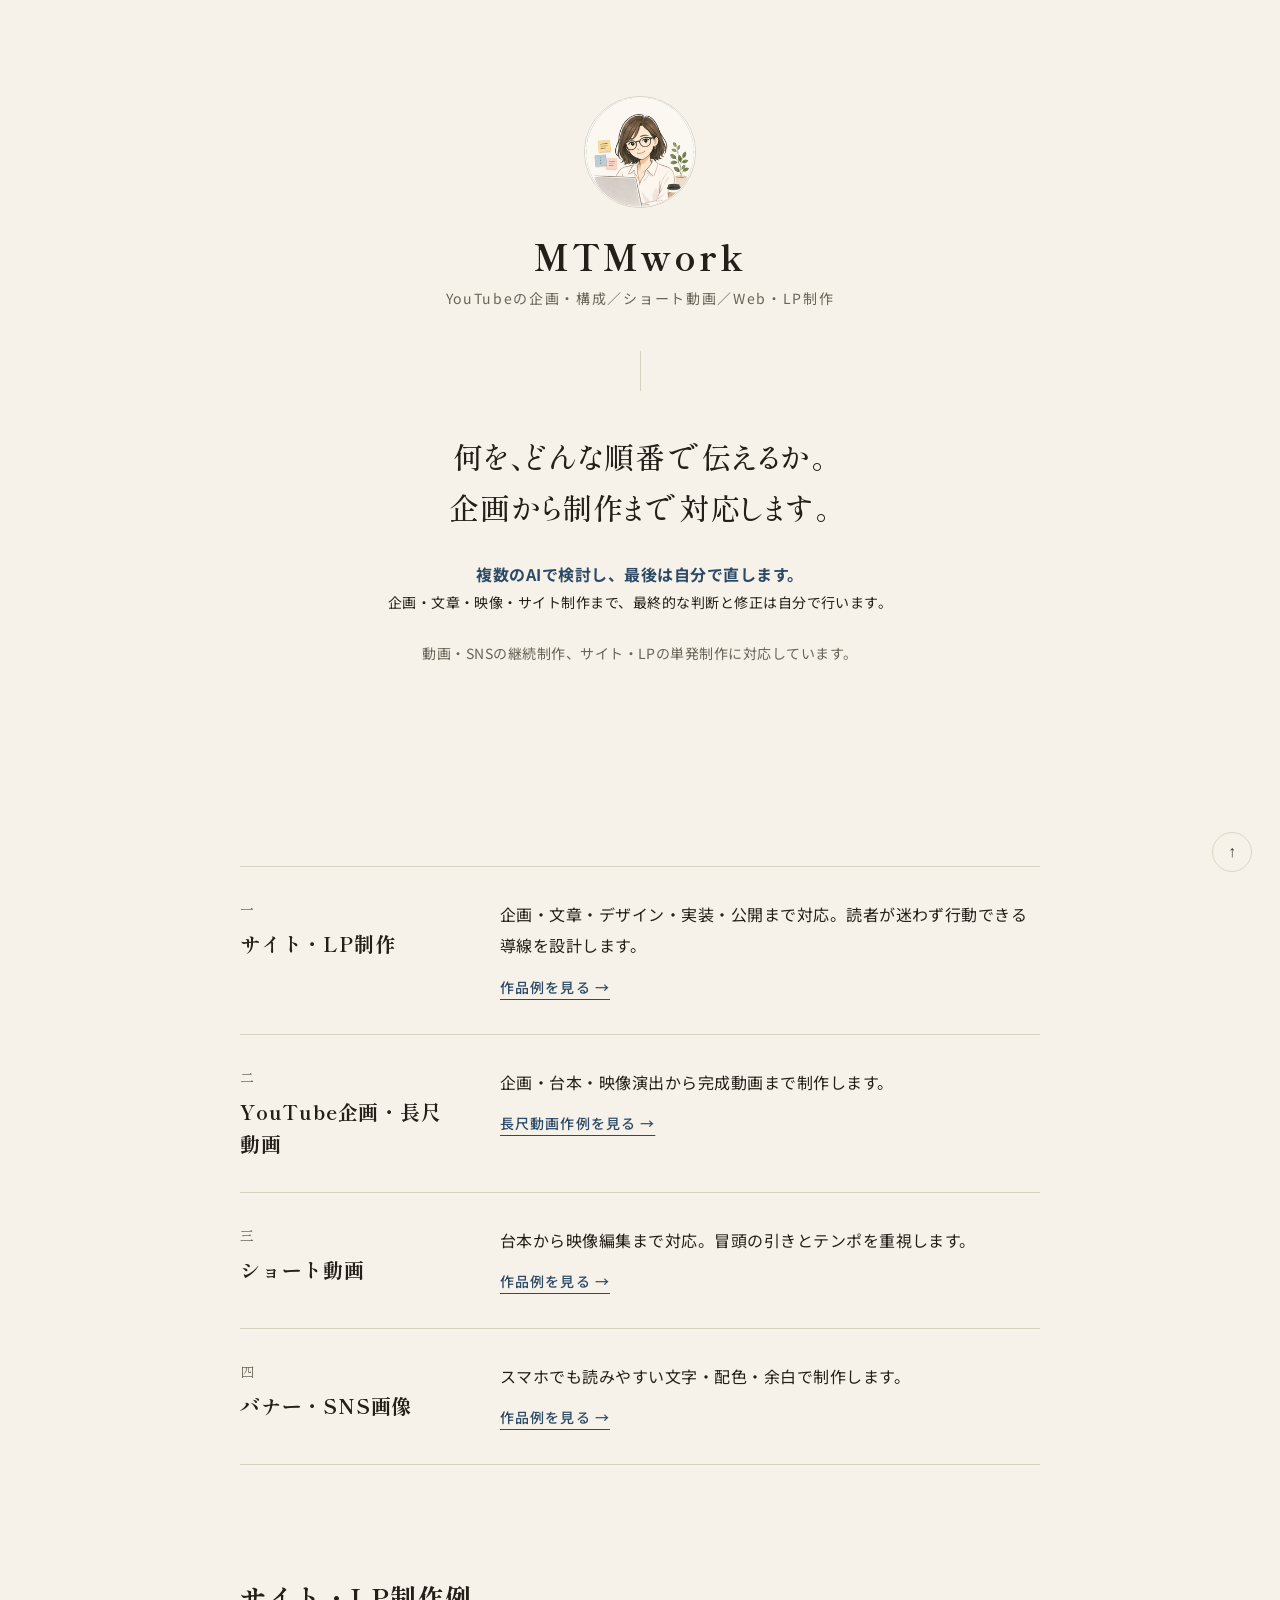
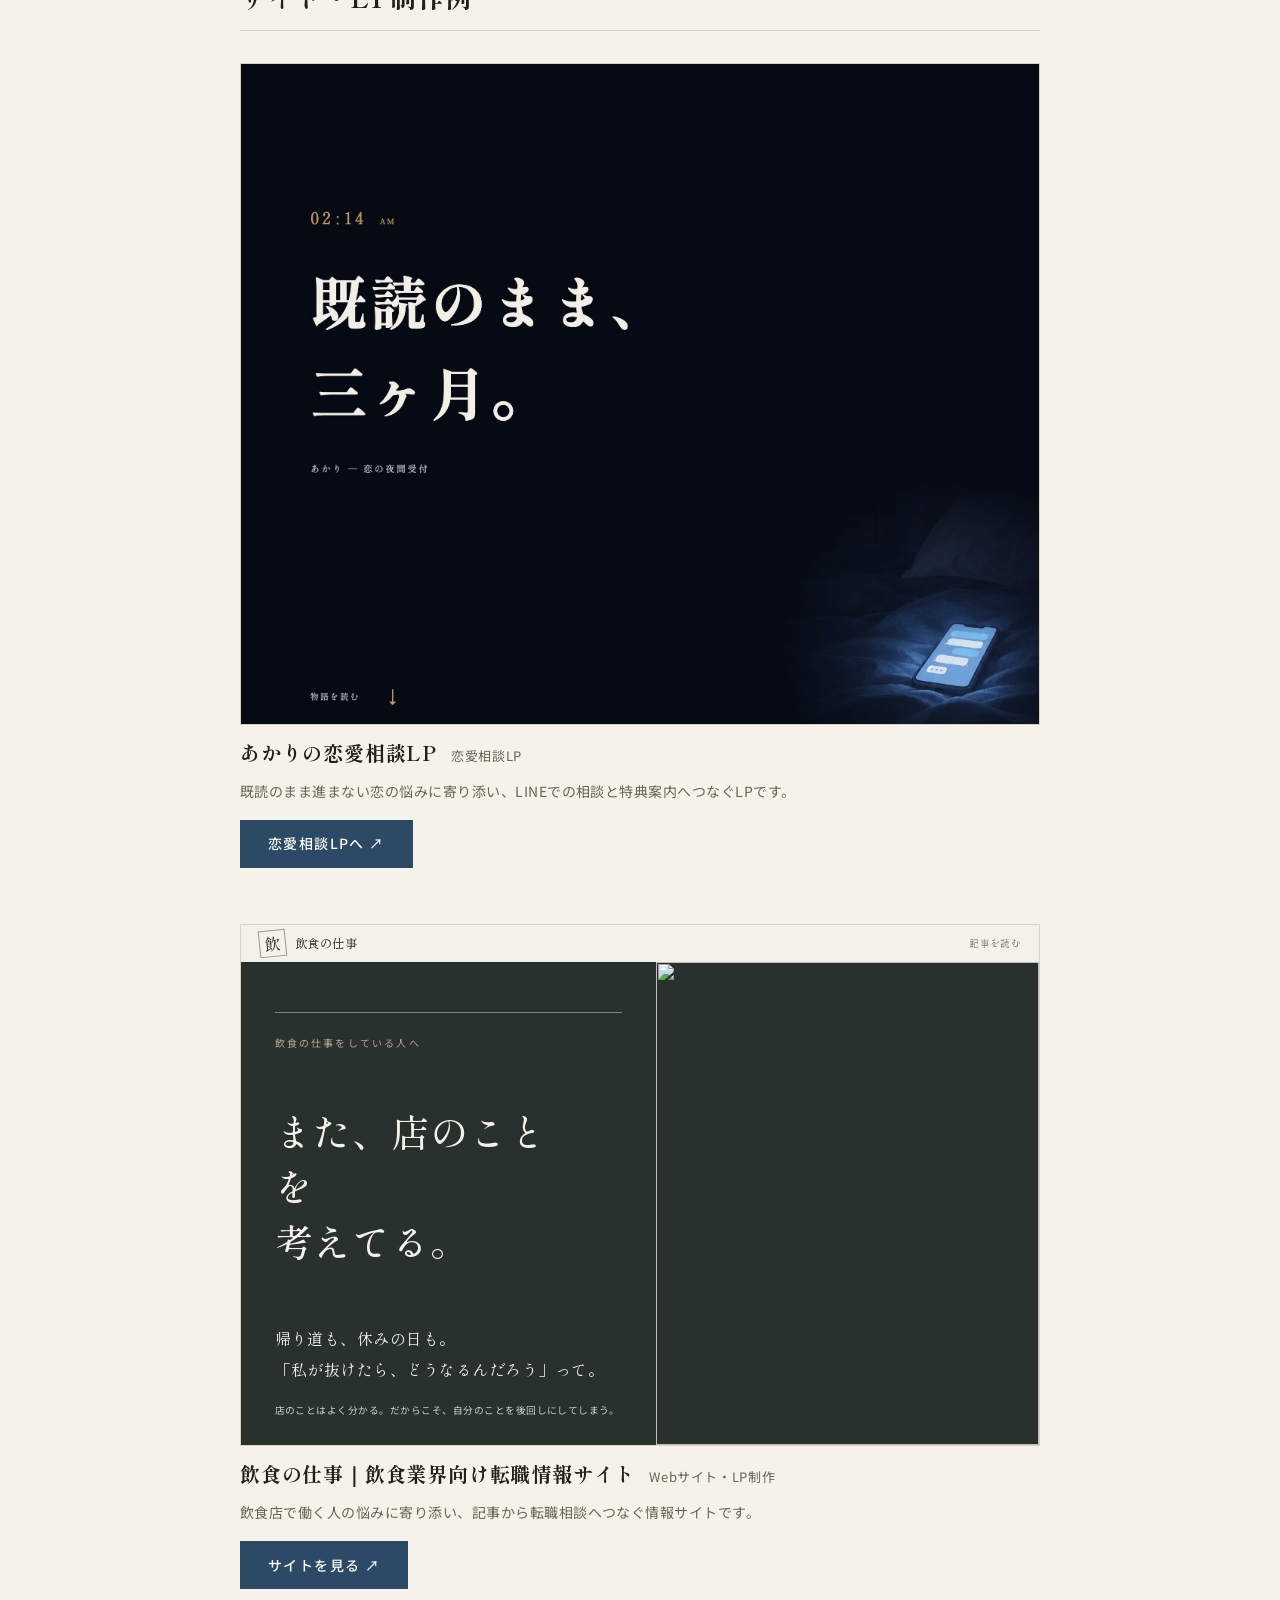
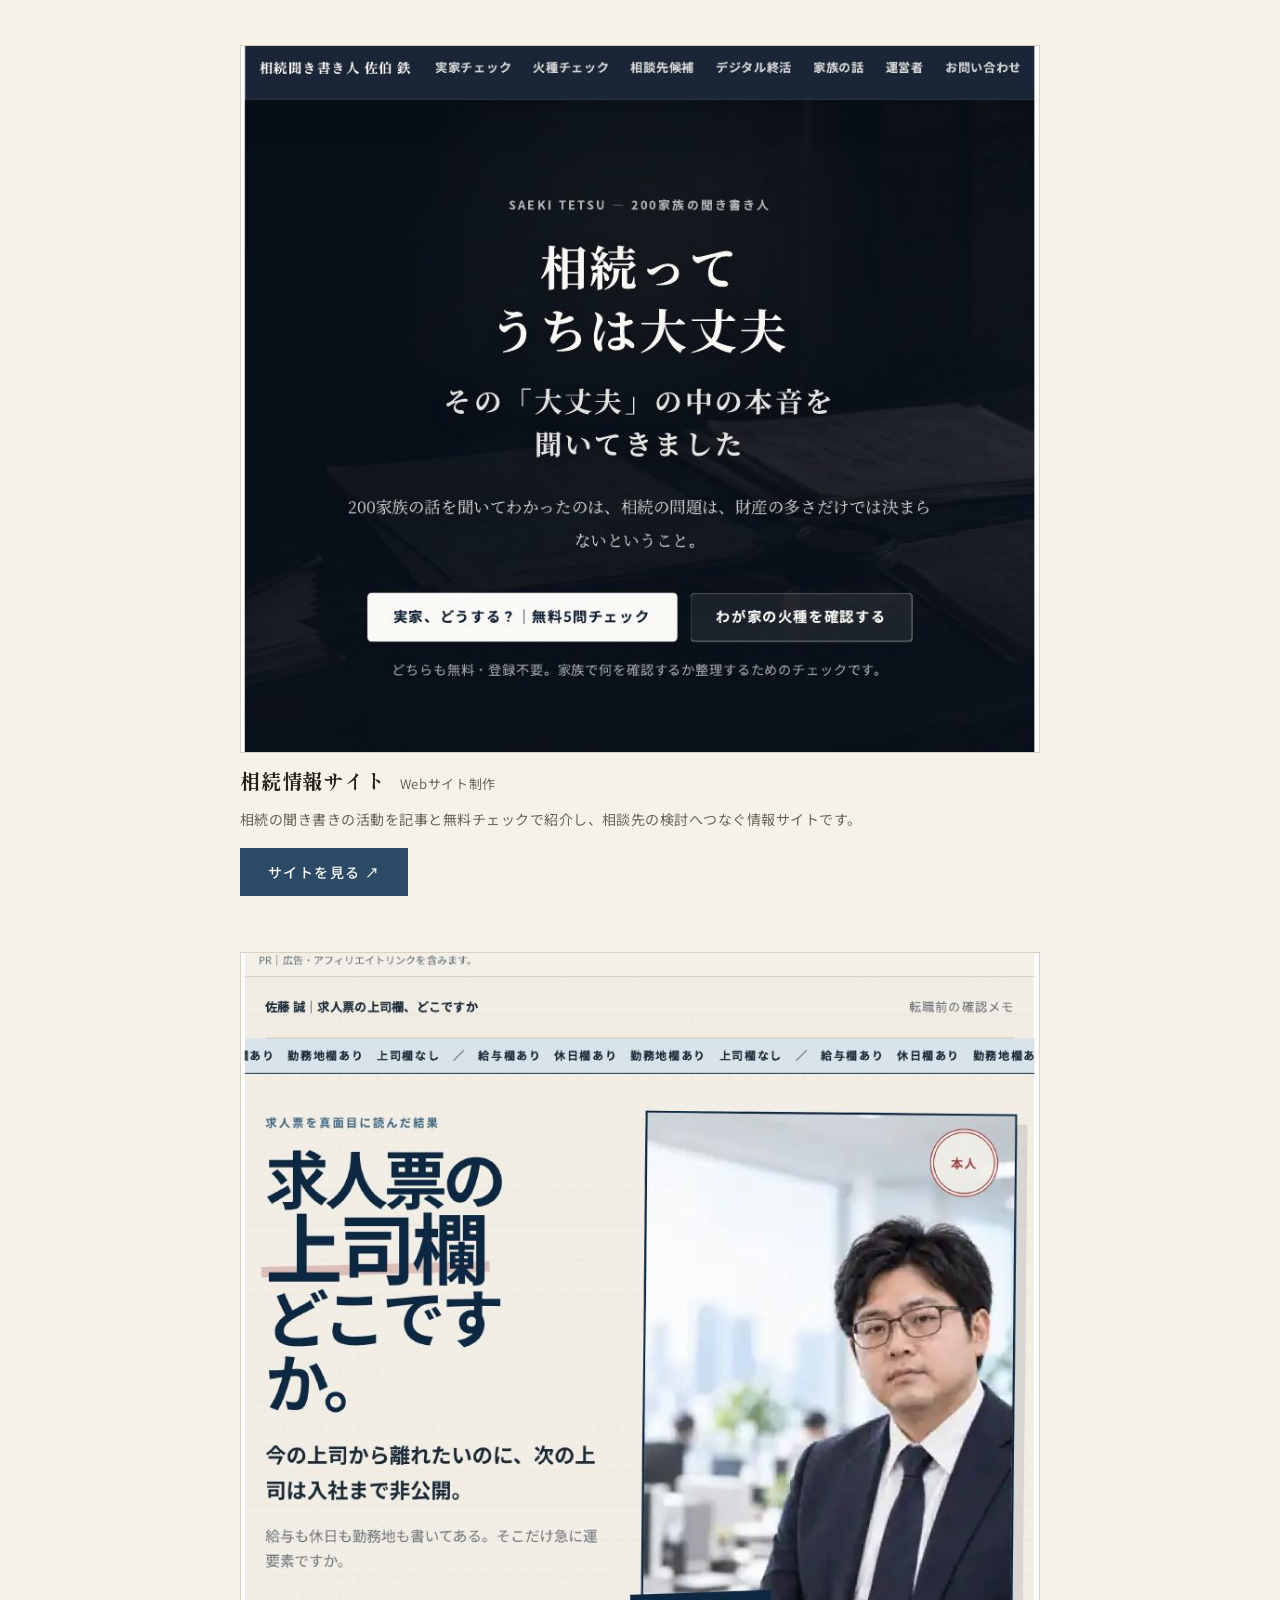
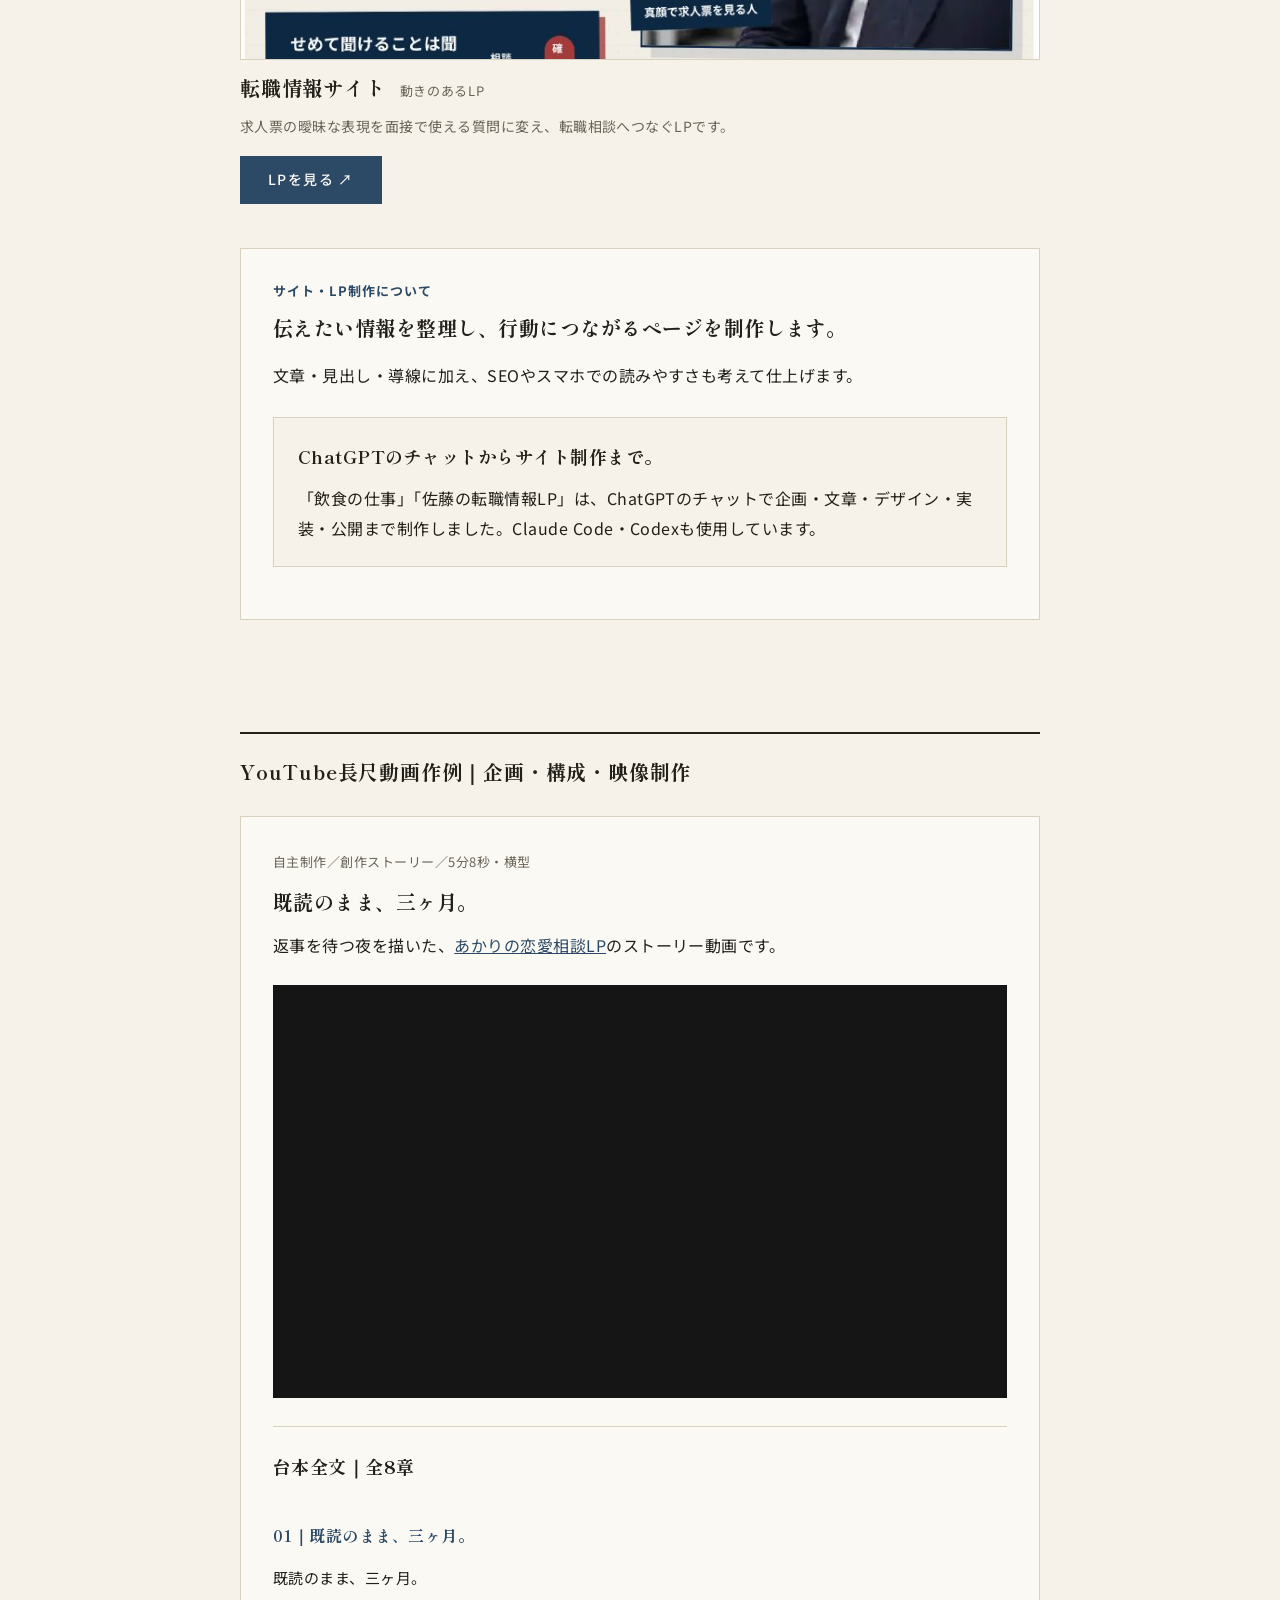
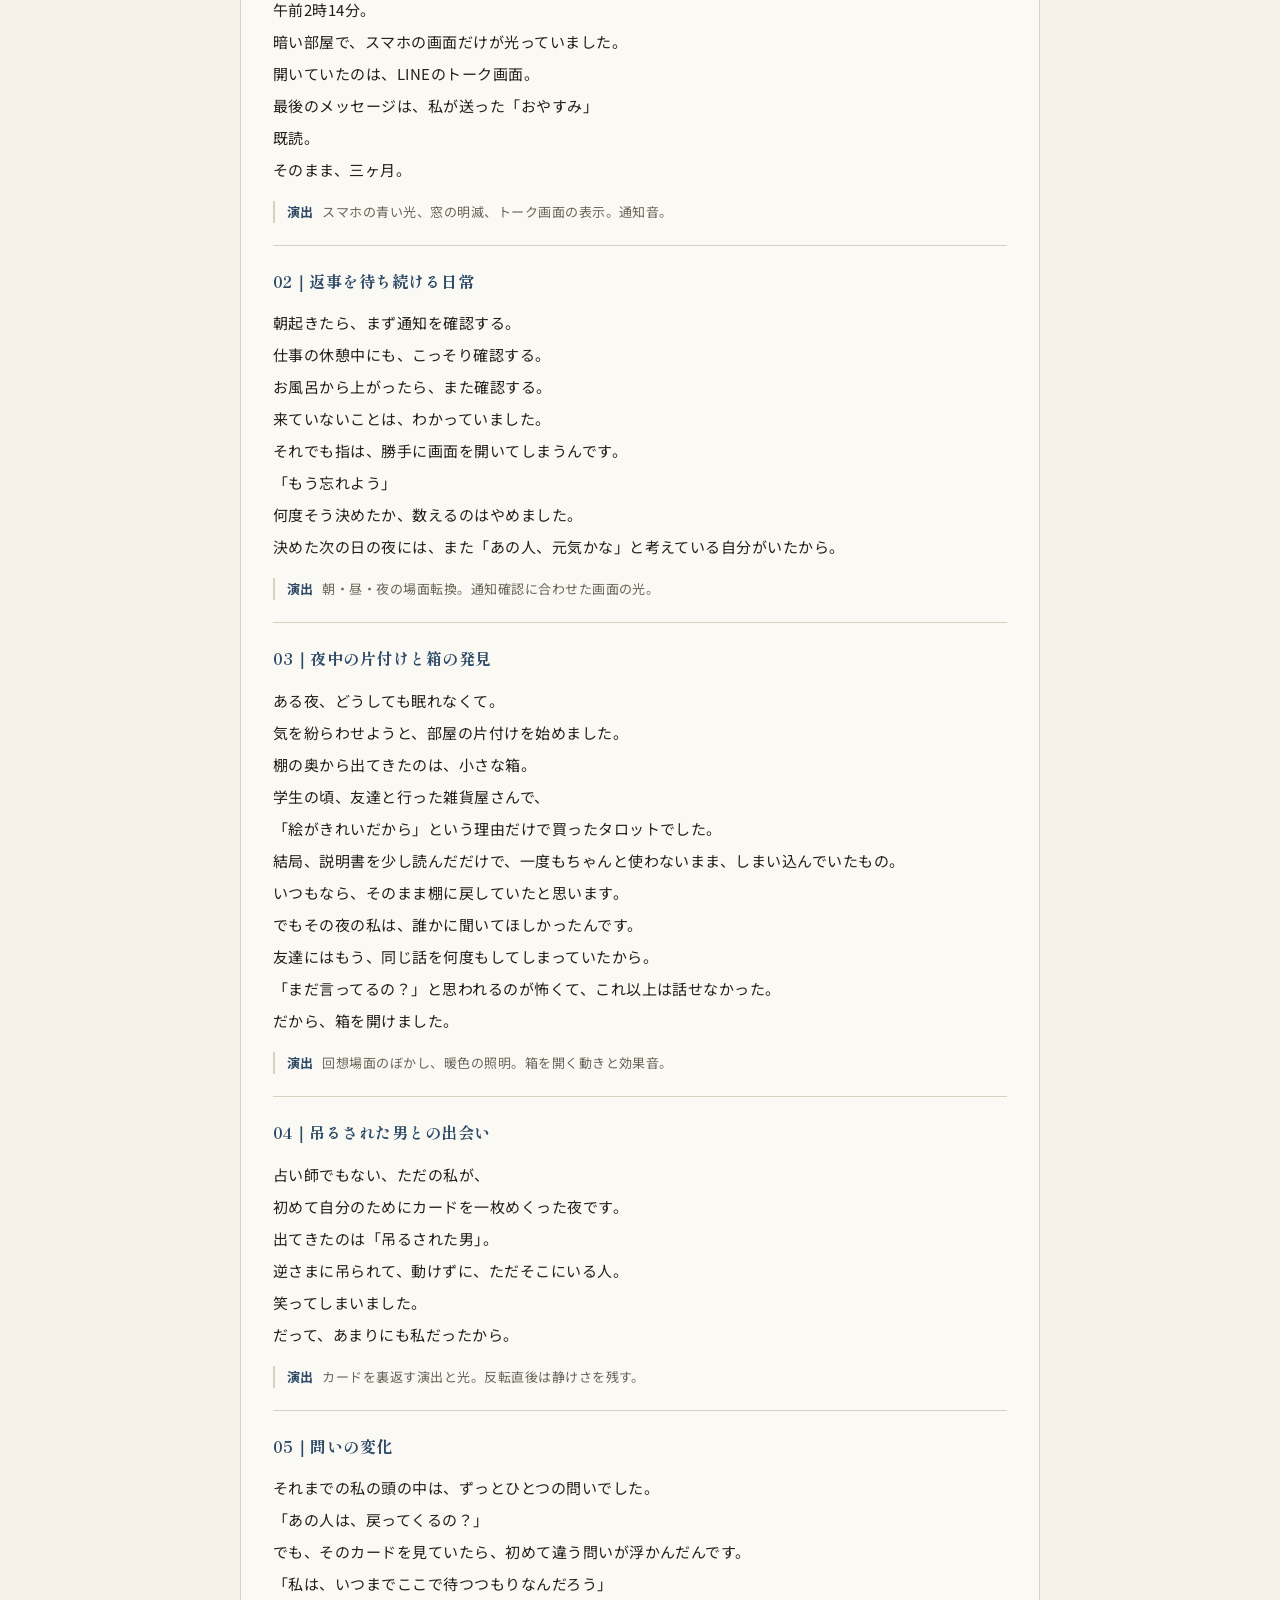
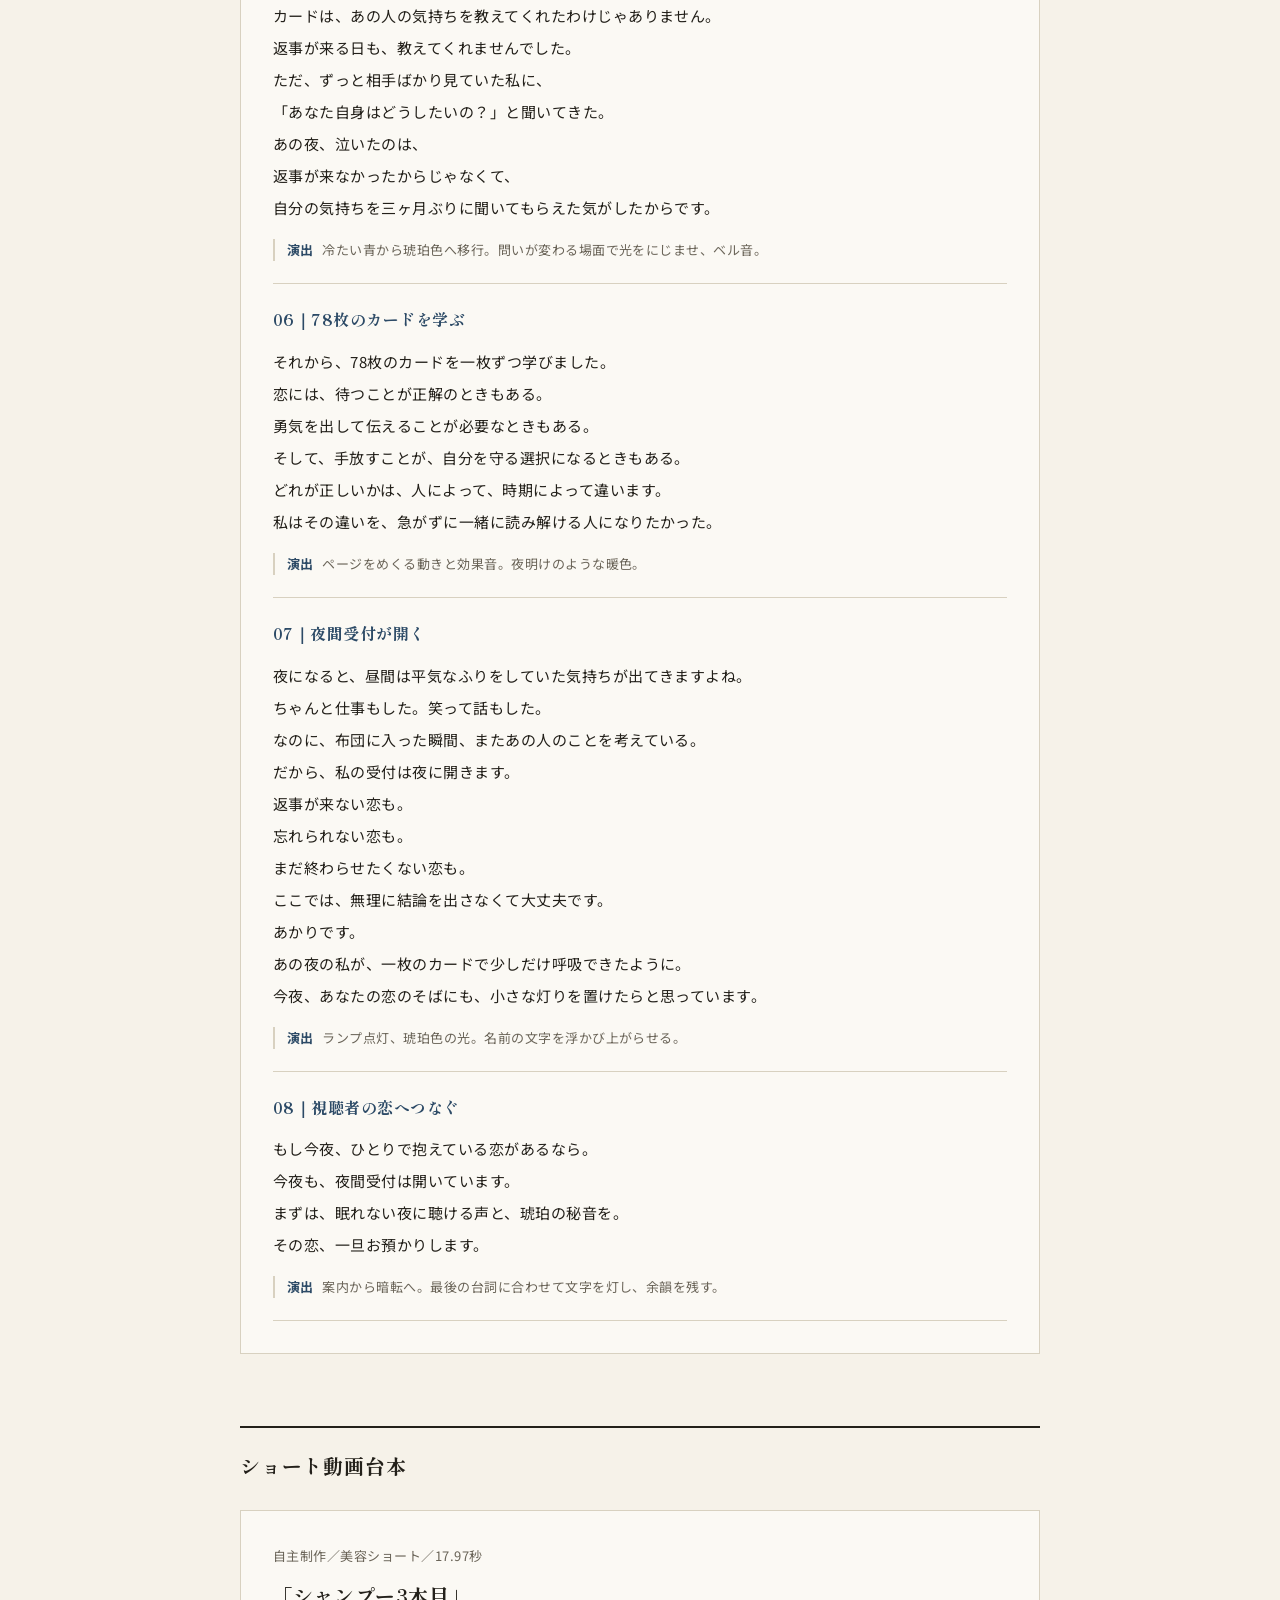
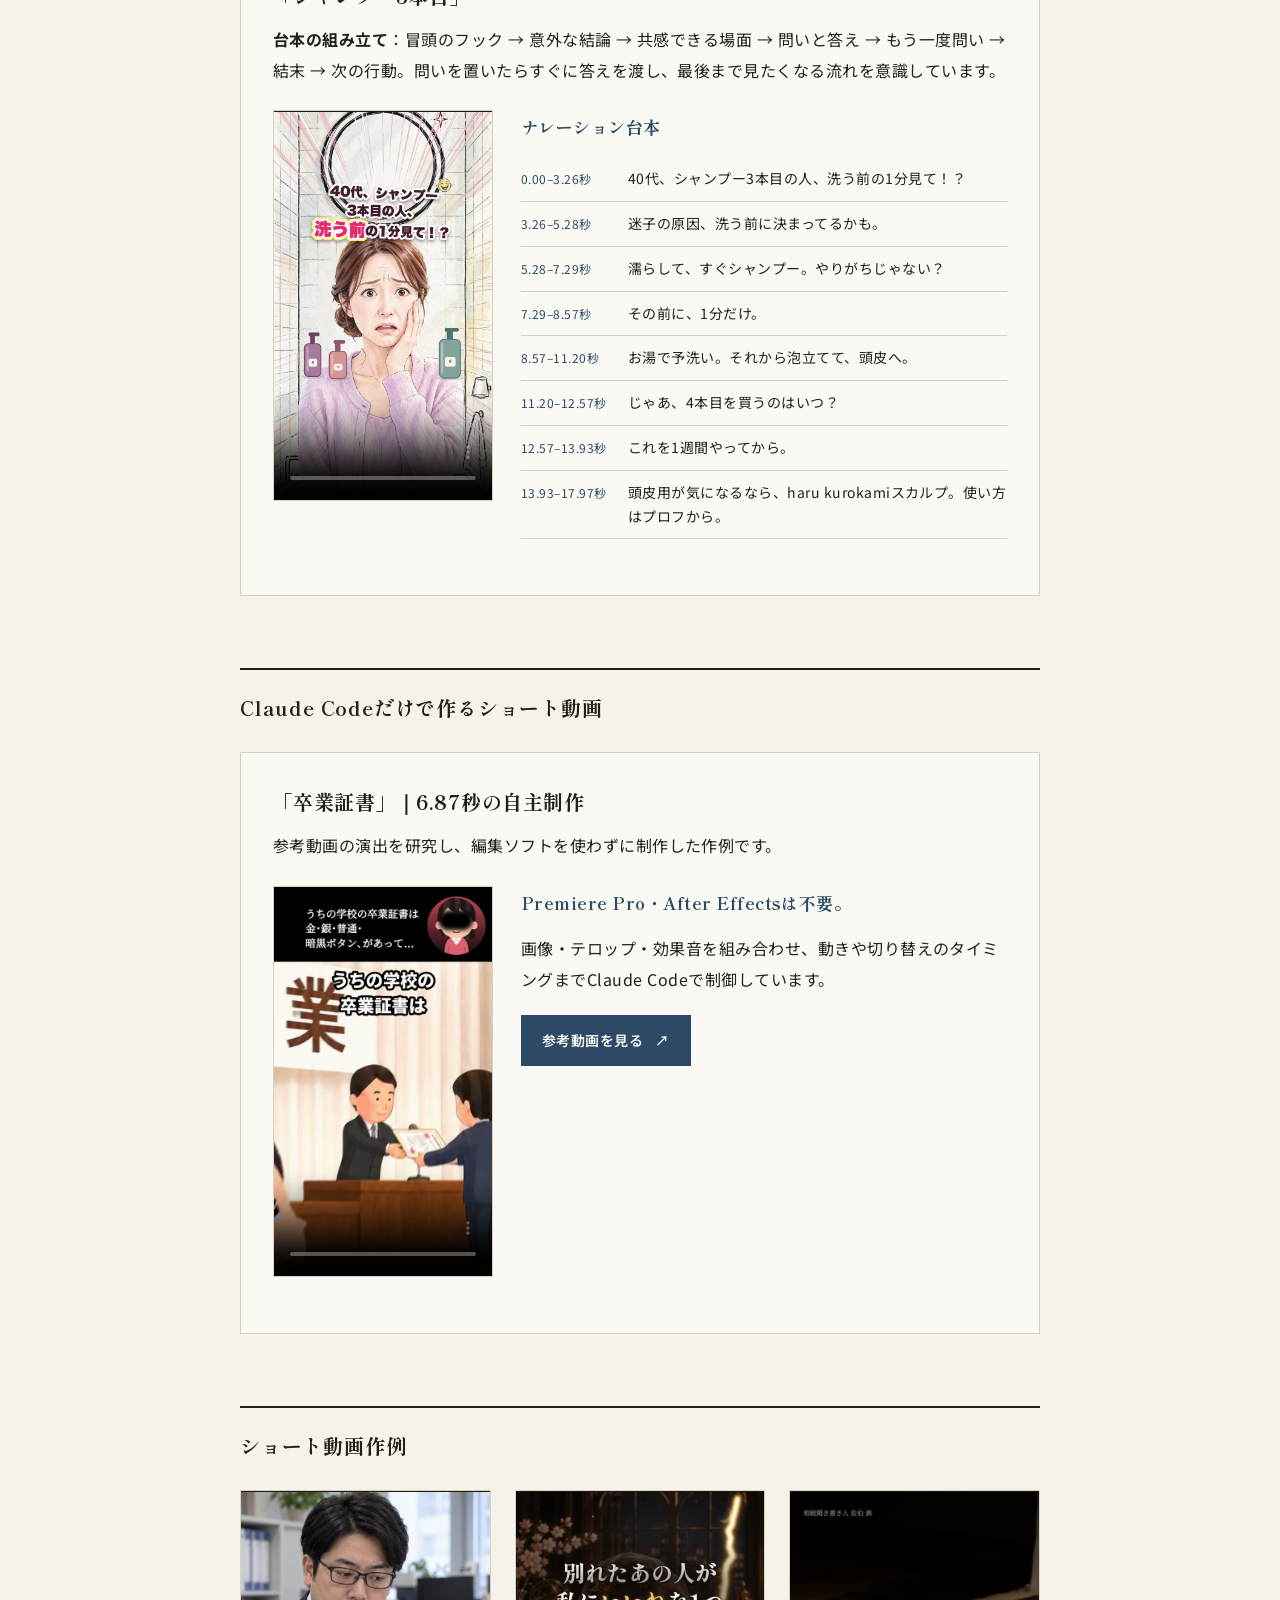
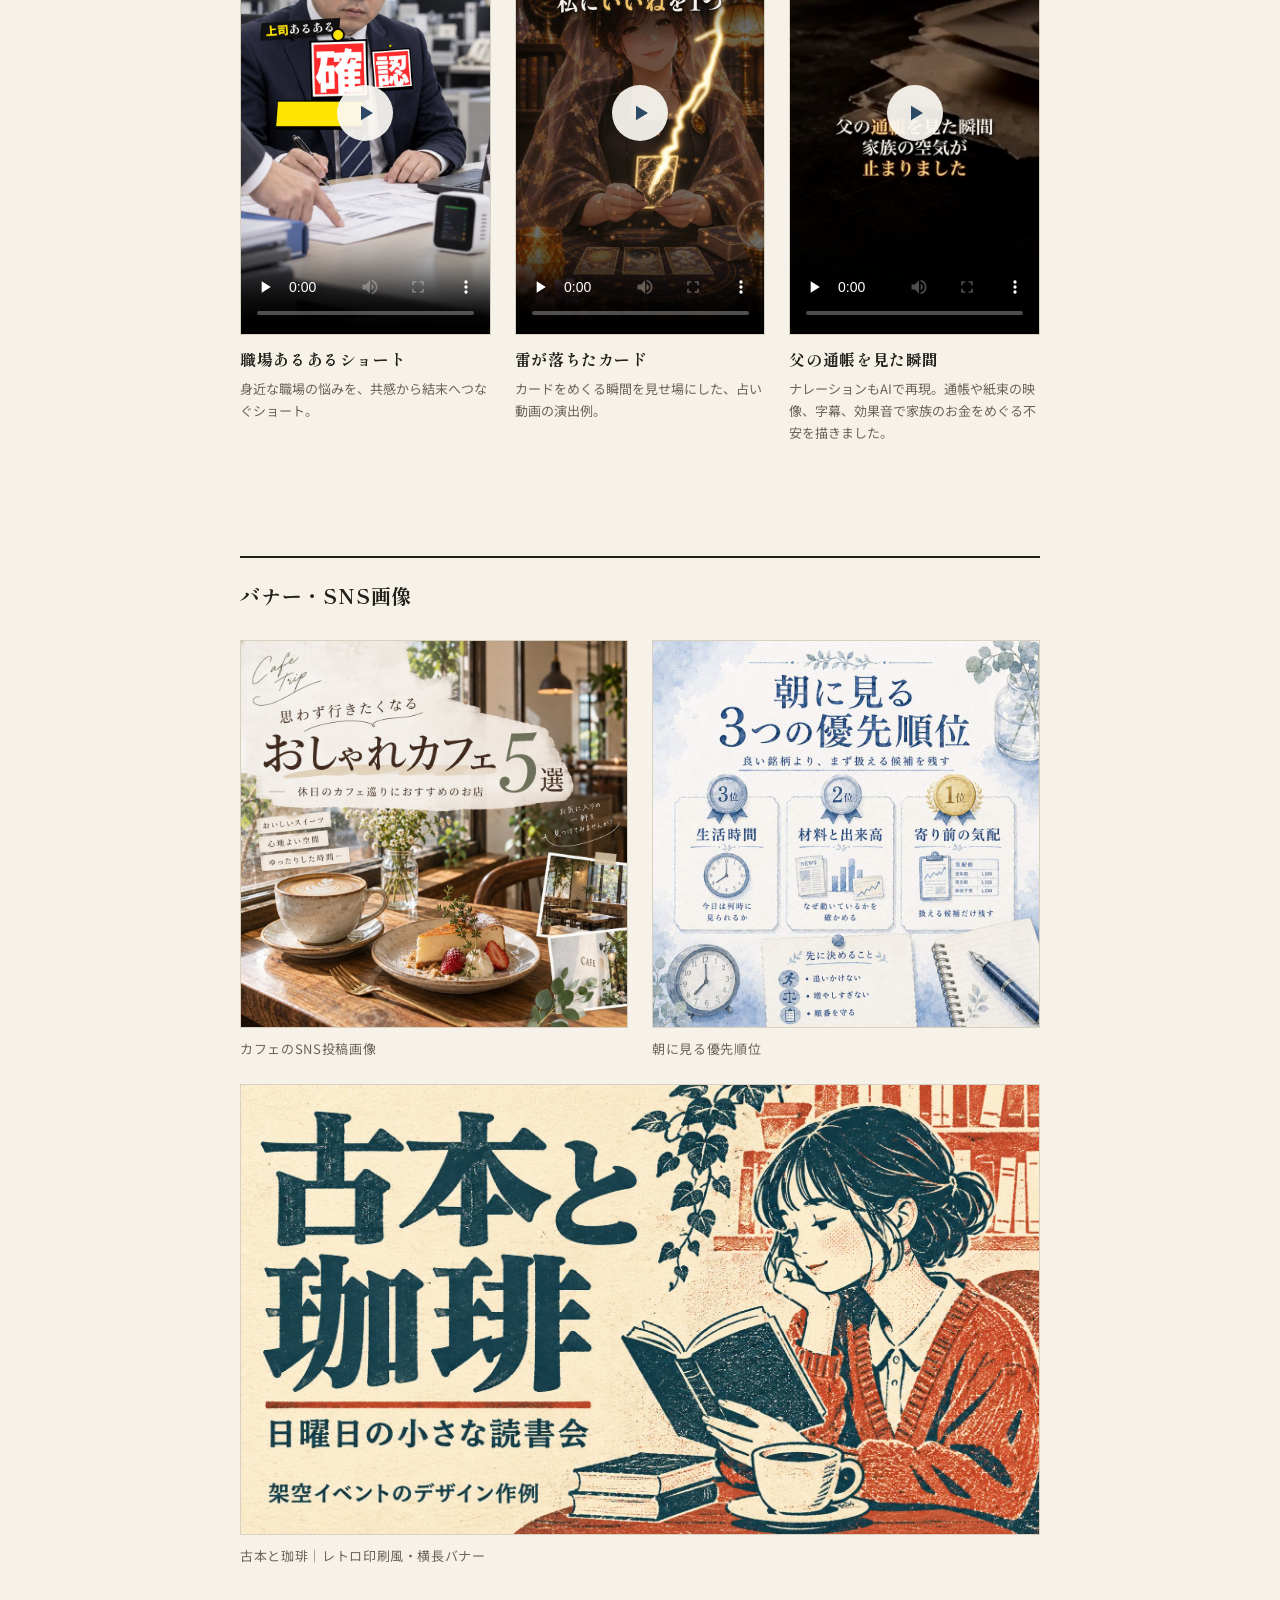
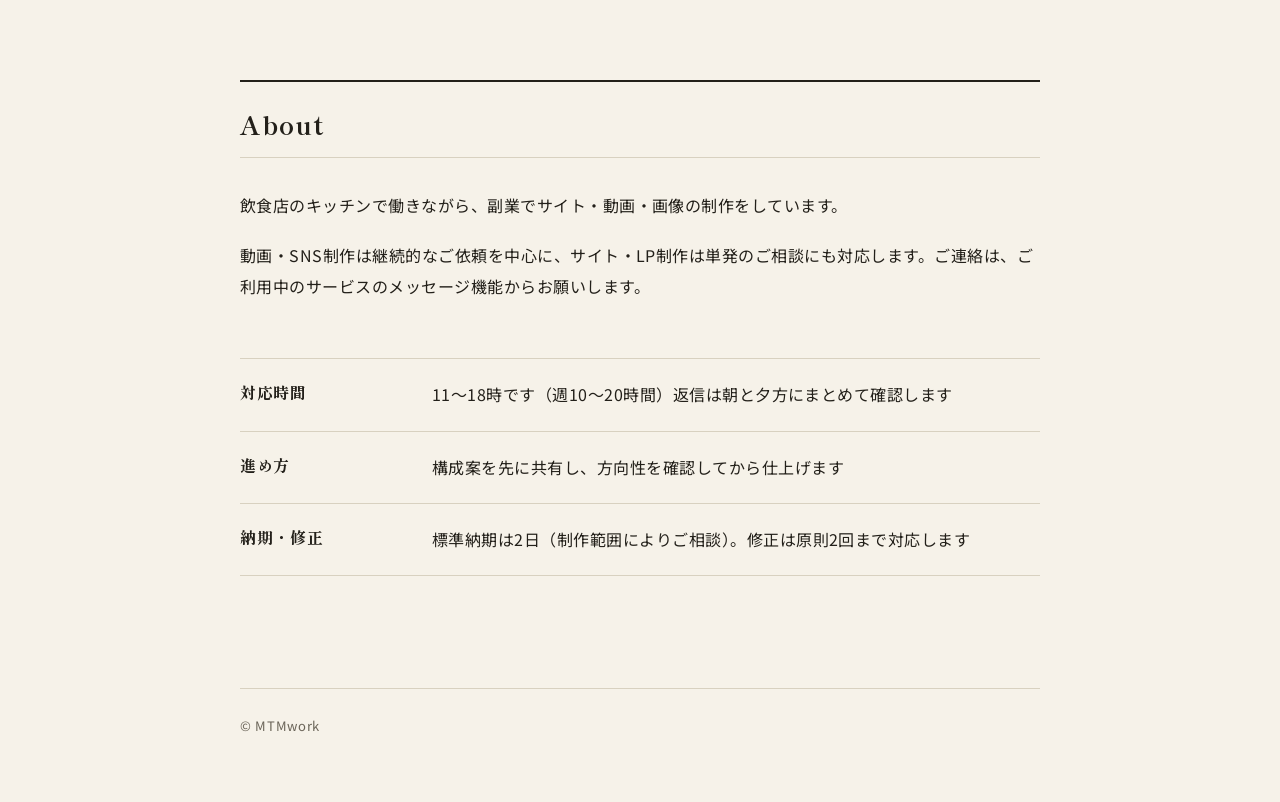
==== commit 18c1ab20: "Briefly explain short script story flow above the example" ====
--- a/index.html
+++ b/index.html
@@ -1100,6 +1100,7 @@
         <article class="plot-sample" id="sample-short-script" aria-labelledby="sample-short-script-title">
           <p class="sample-label">自主制作／美容ショート／17.97秒</p>
           <h4 id="sample-short-script-title">「シャンプー3本目」</h4>
+          <p class="short-script-flow"><strong>台本の組み立て</strong>：冒頭のフック → 意外な結論 → 共感できる場面 → 問いと答え → もう一度問い → 結末 → 次の行動。問いを置いたらすぐに答えを渡し、最後まで見たくなる流れを意識しています。</p>
           <div class="short-script-feature">
             <figure class="short-script-video">
               <video src="assets/mtmwork-assets/short-3.mp4" poster="assets/mtmwork-assets/img-6.jpg" controls playsinline preload="metadata" aria-label="美容ショート「シャンプー3本目」の制作動画">
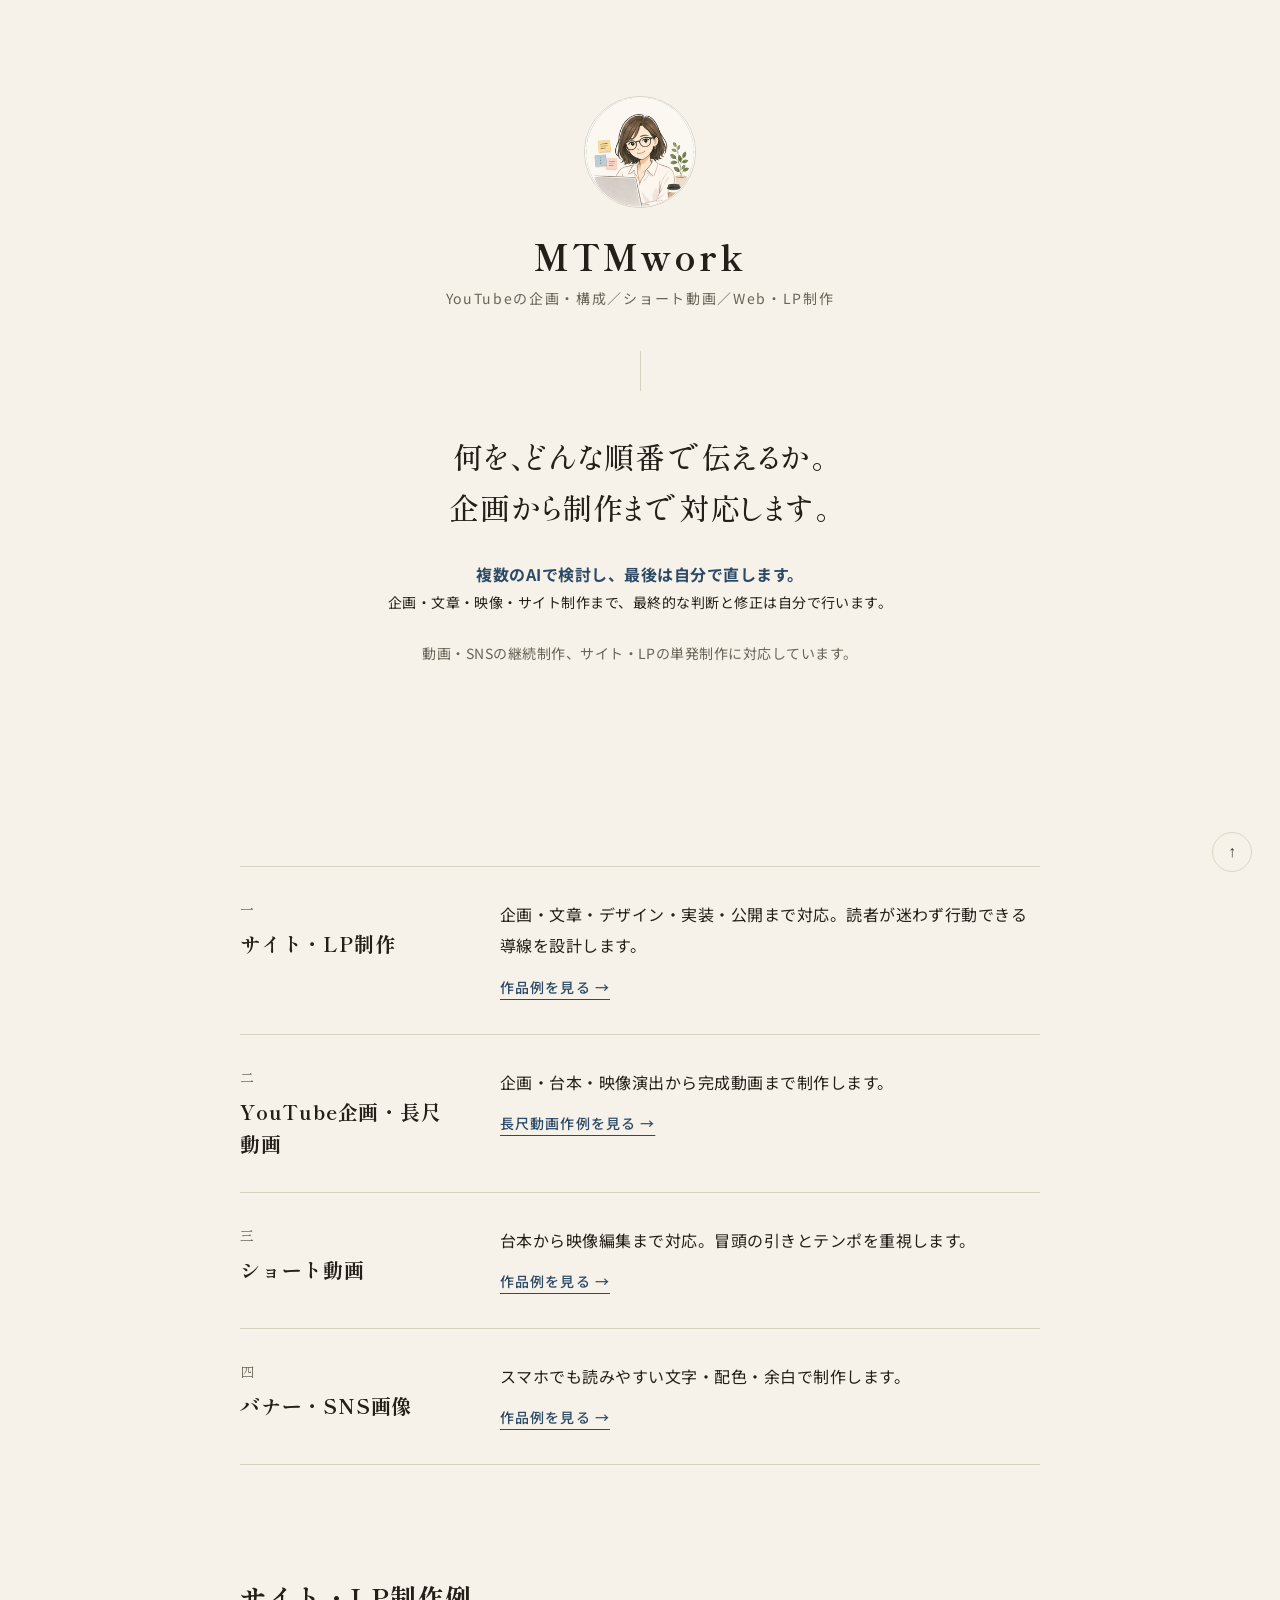
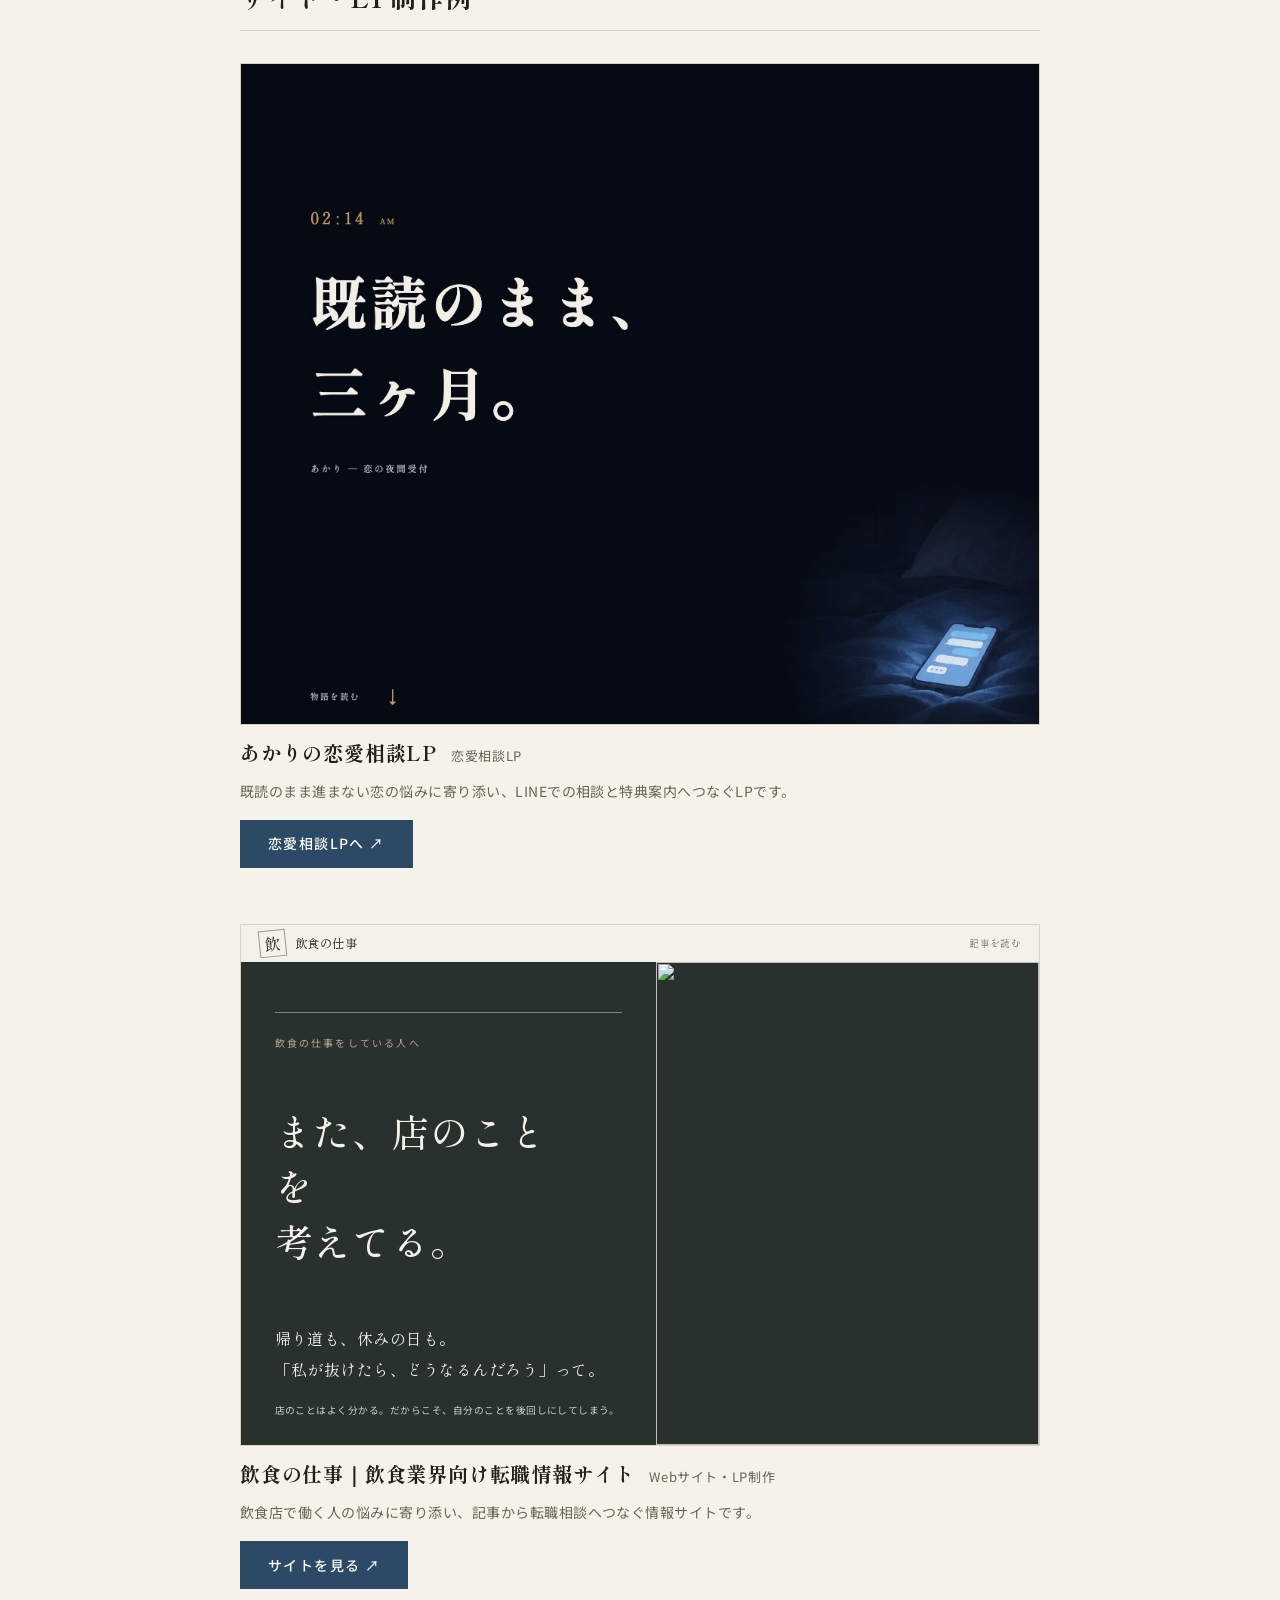
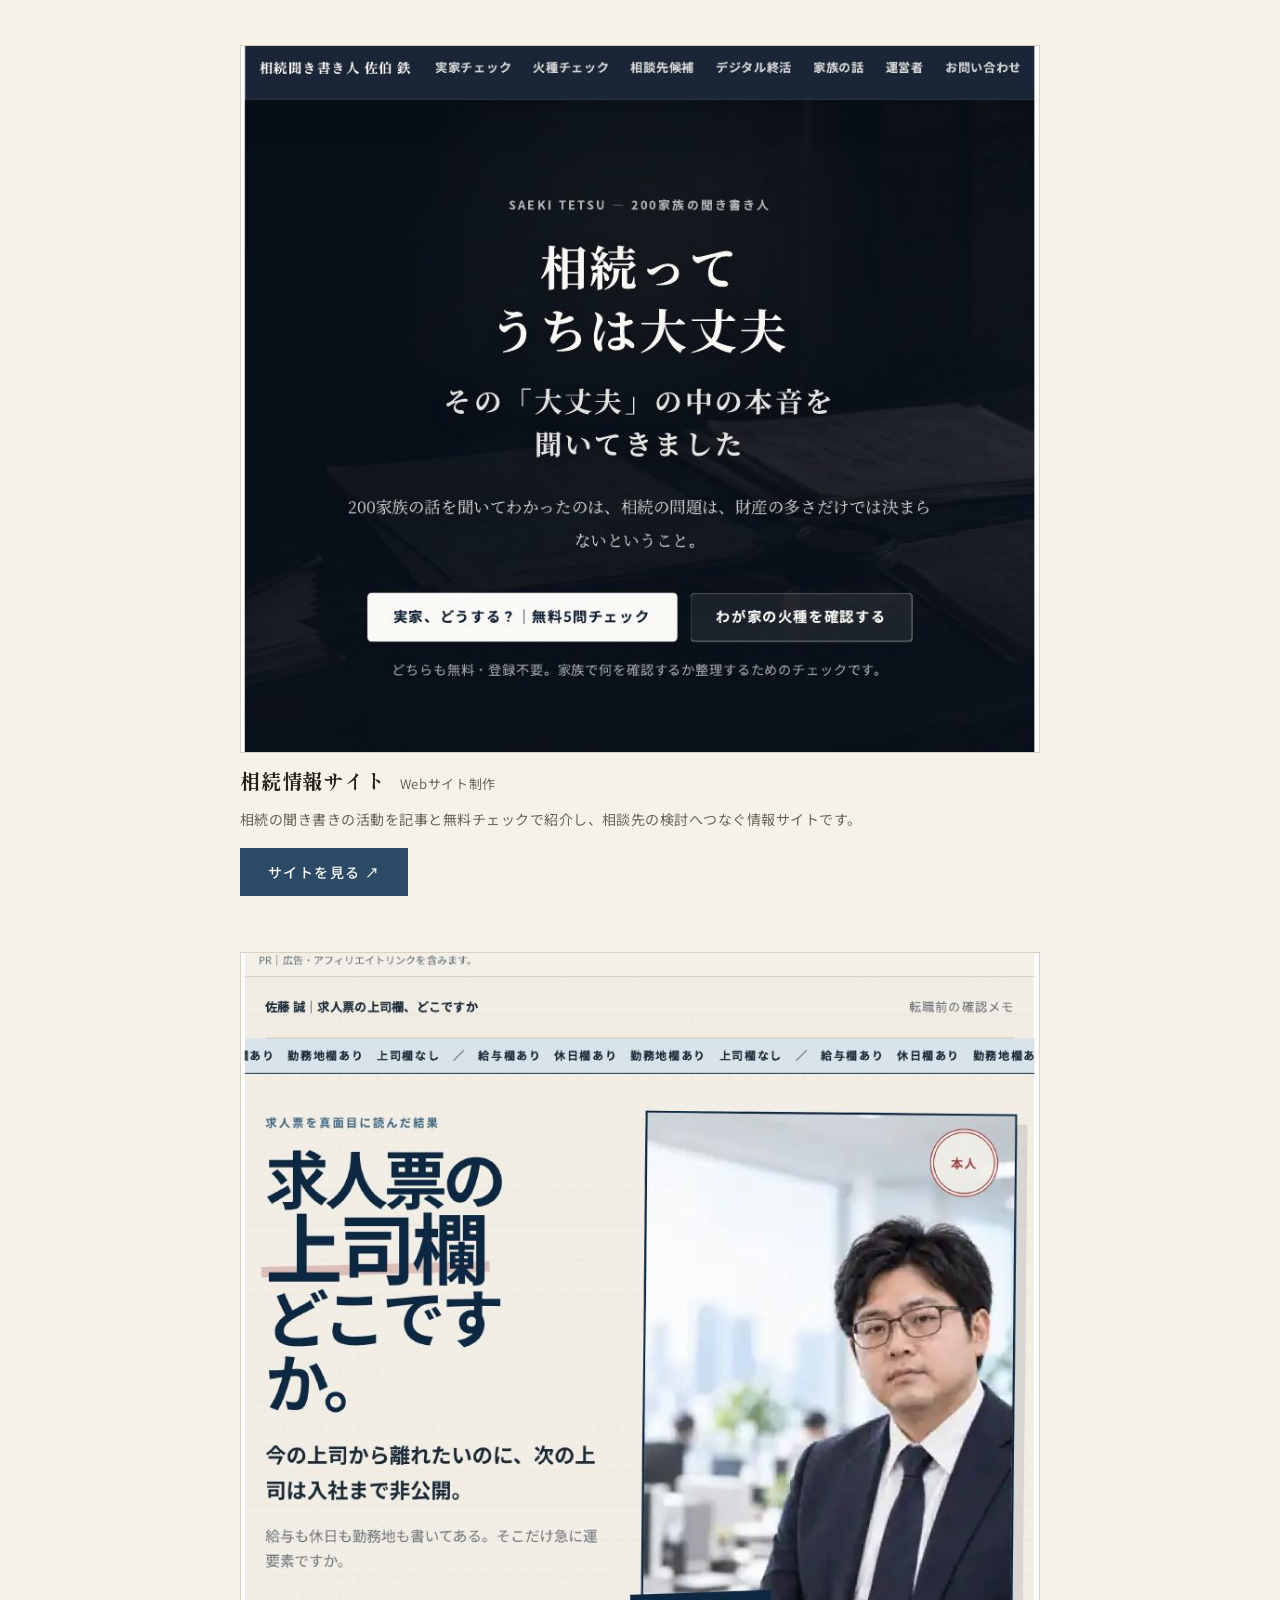
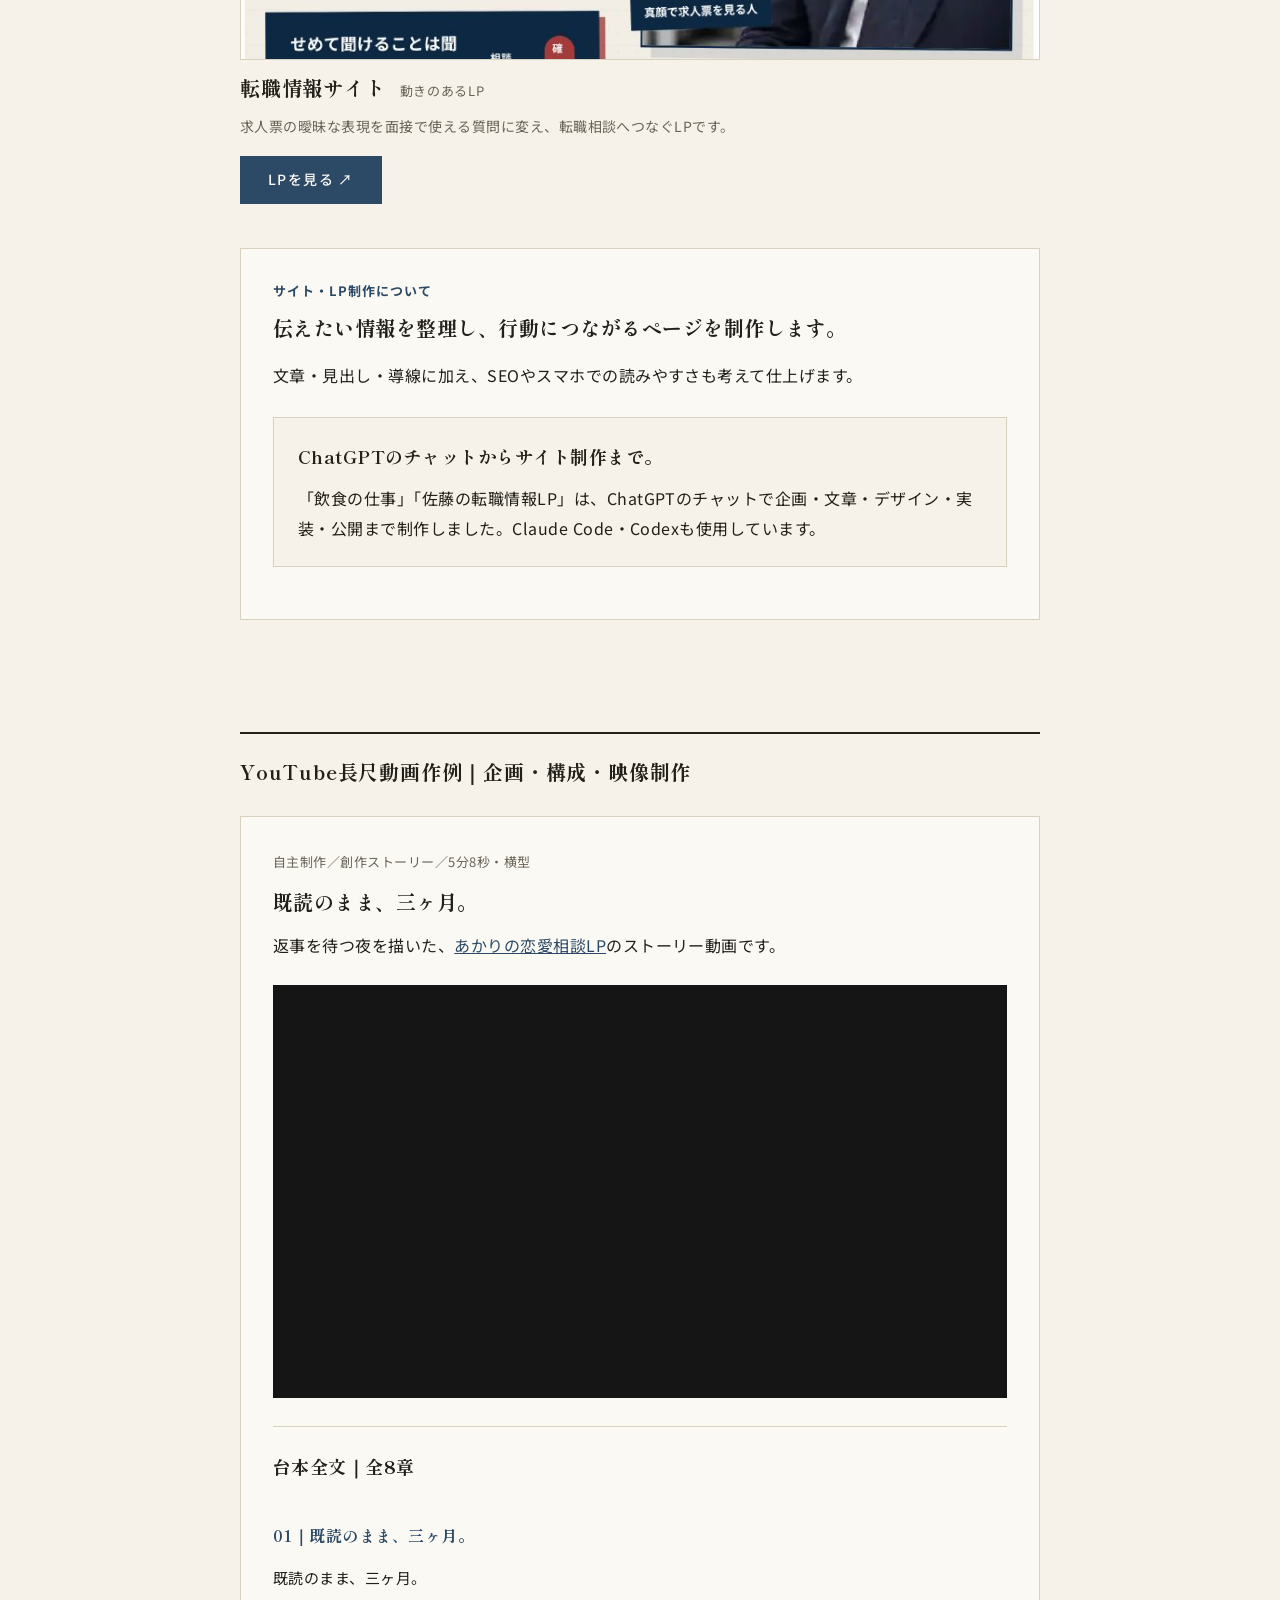
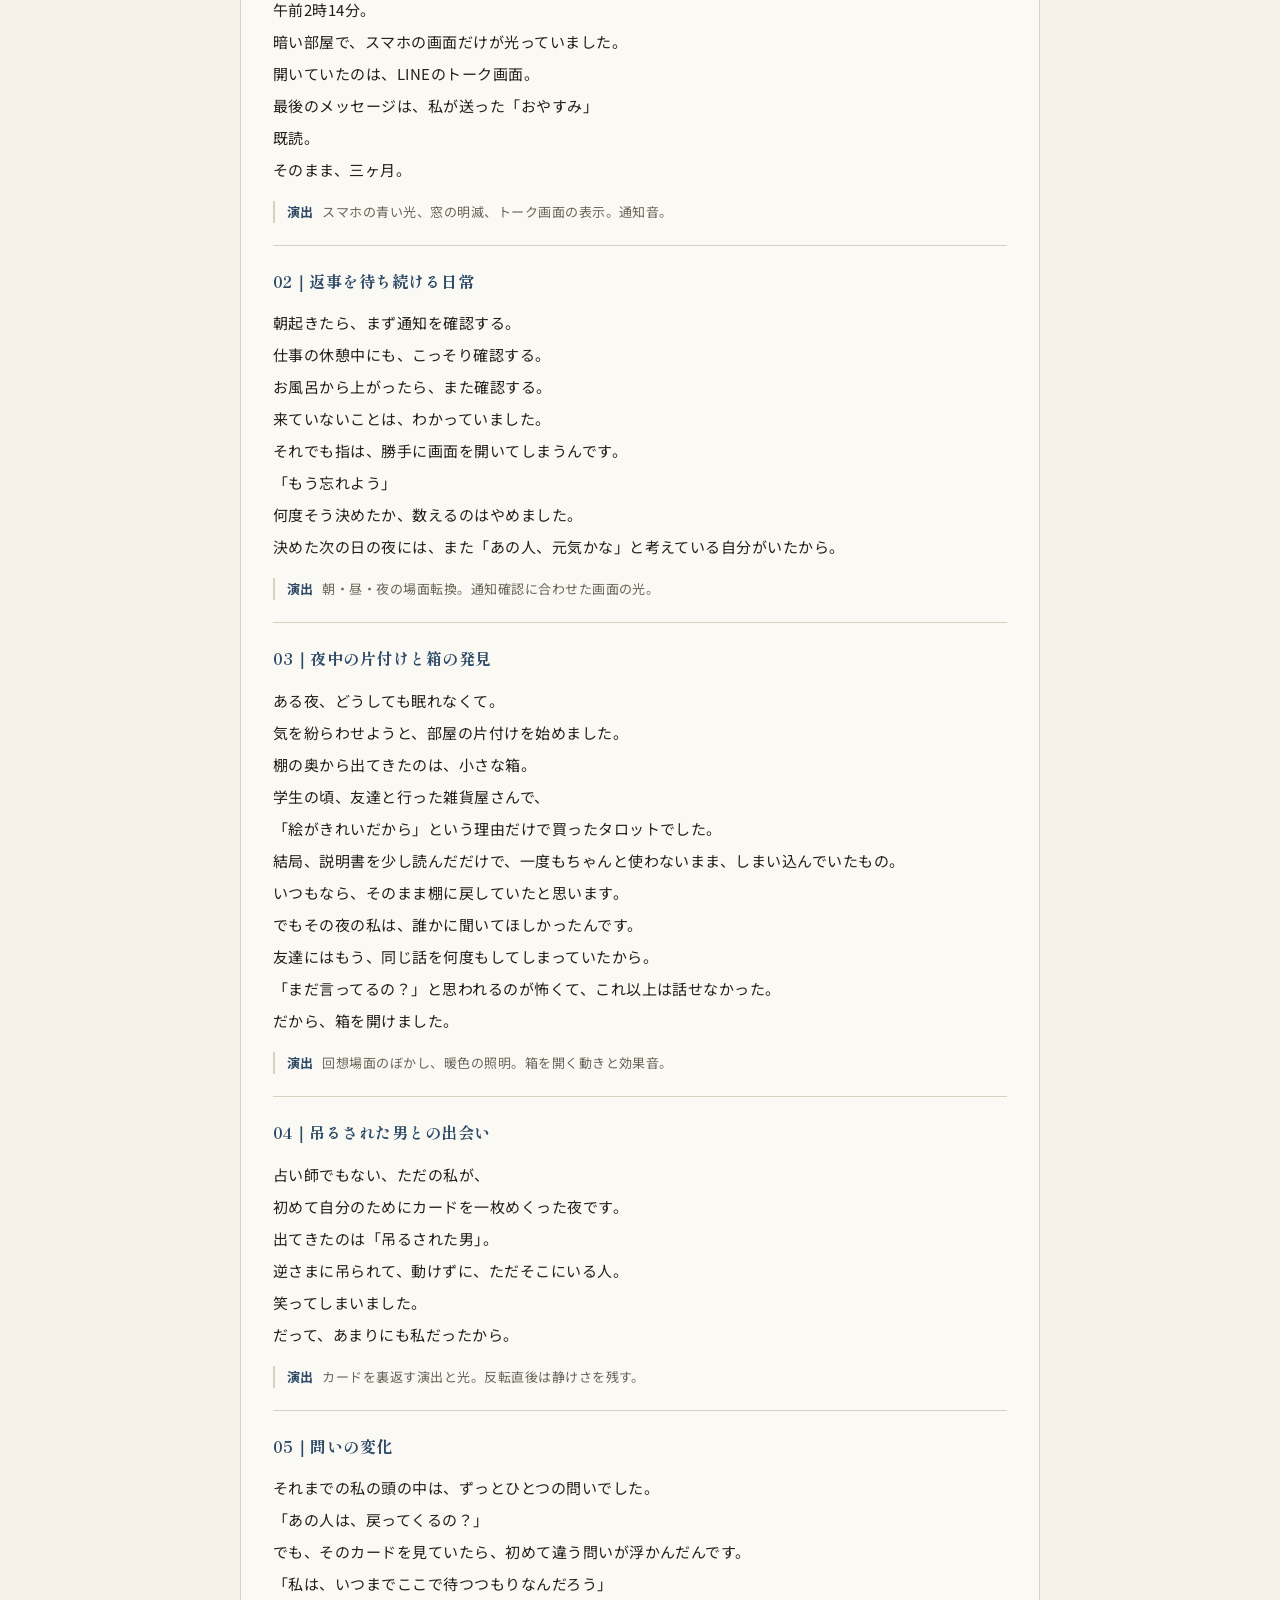
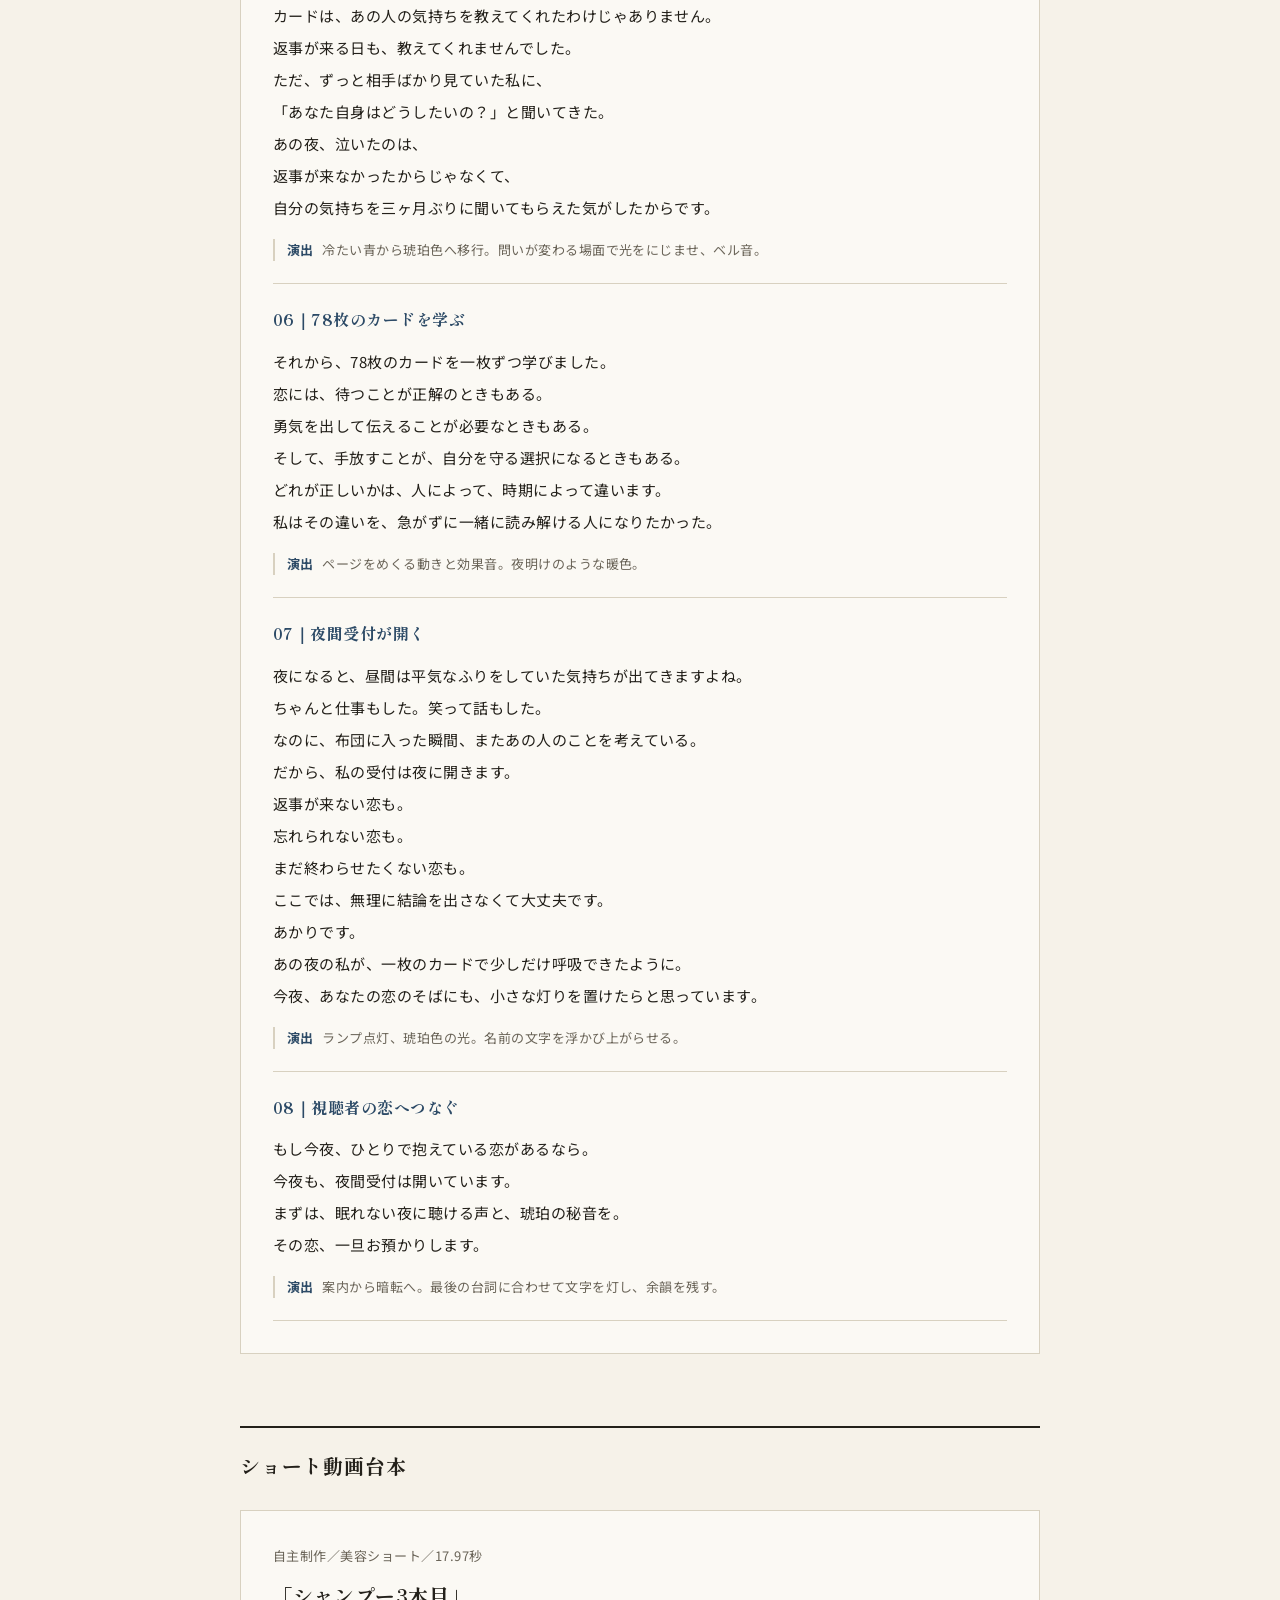
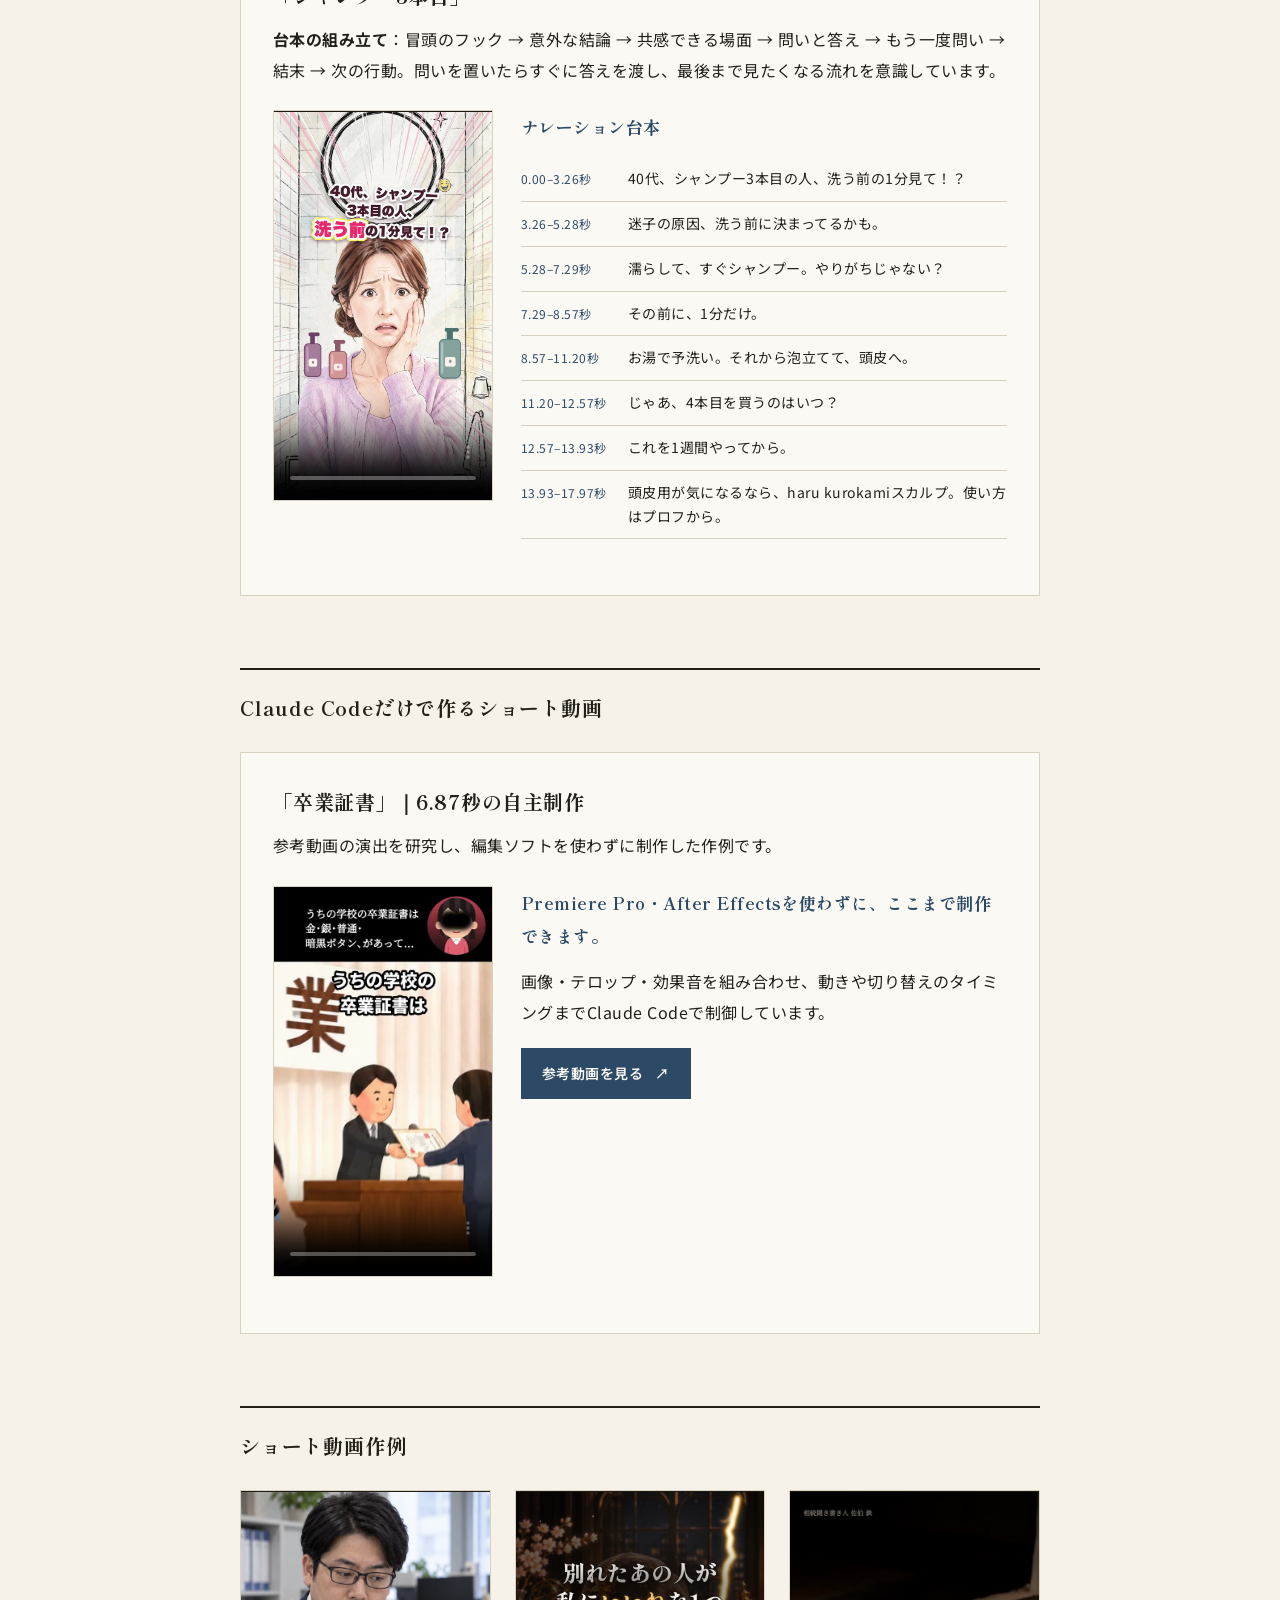
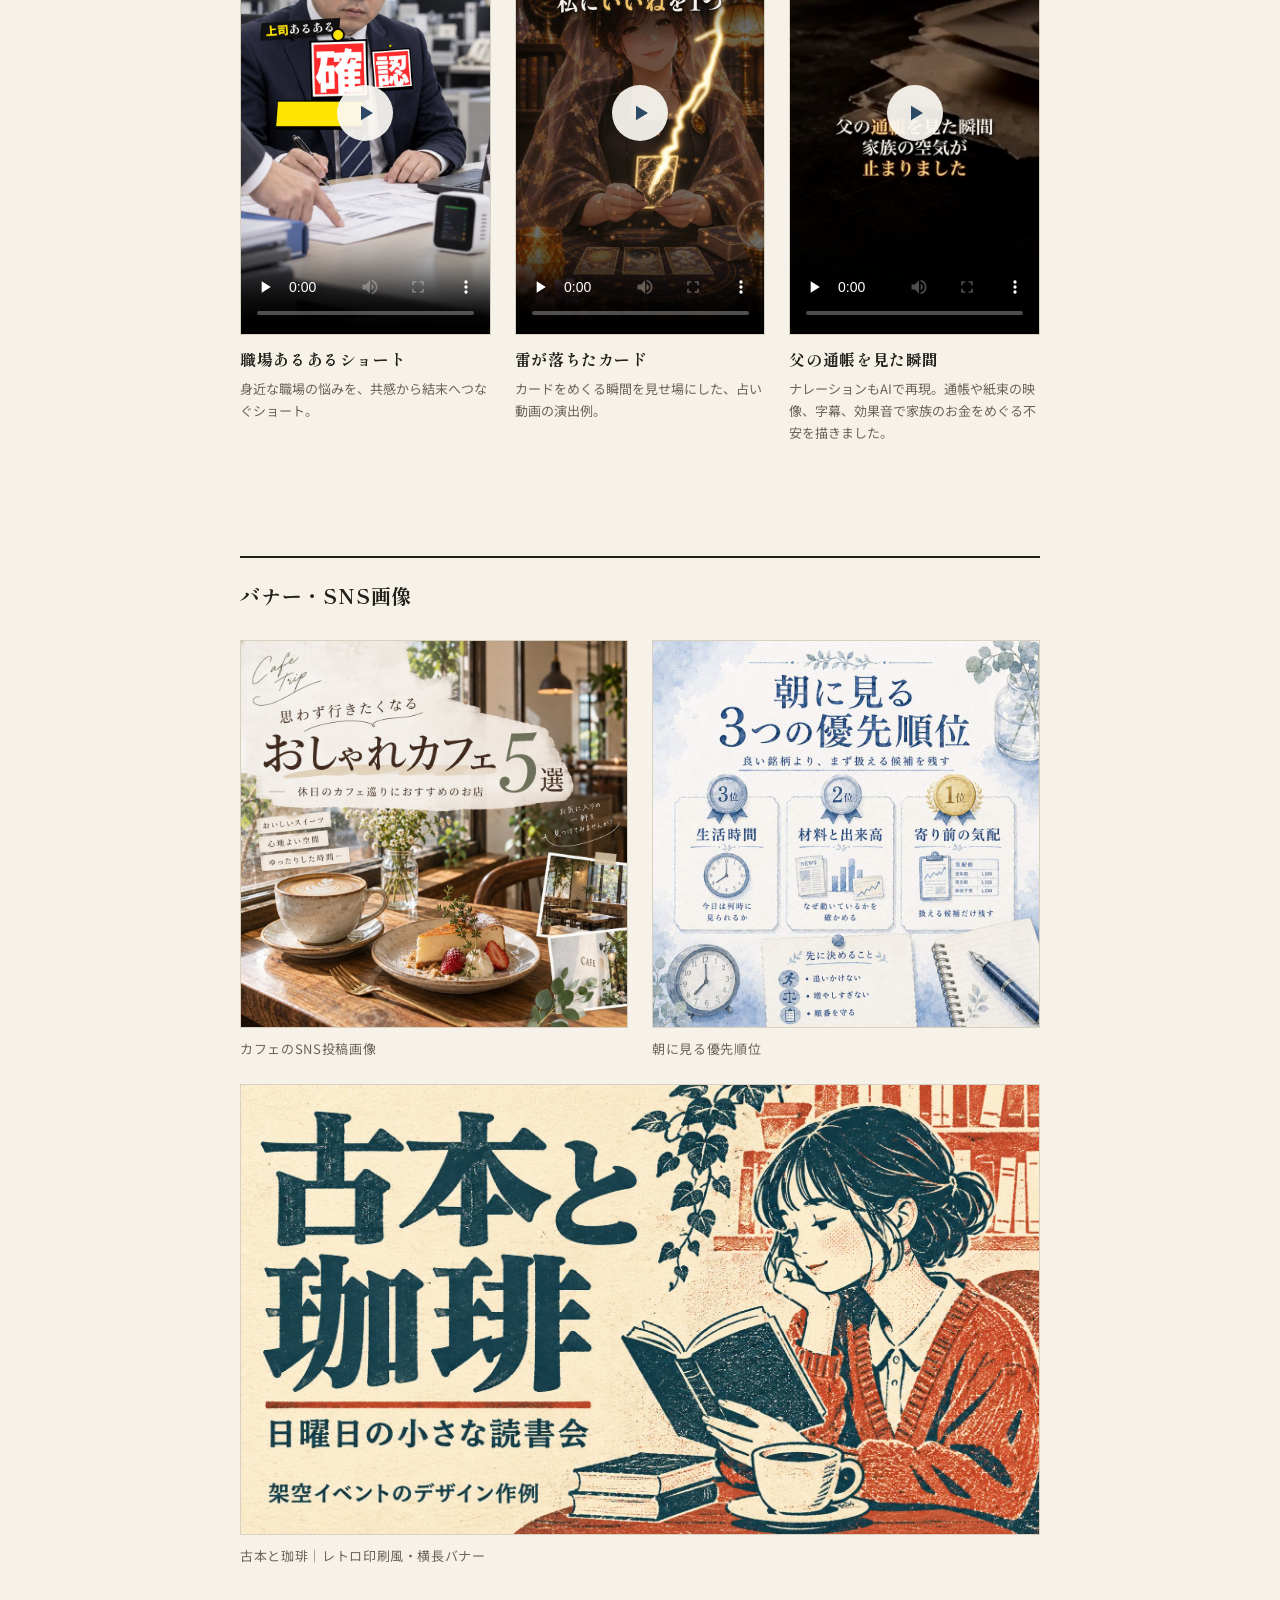
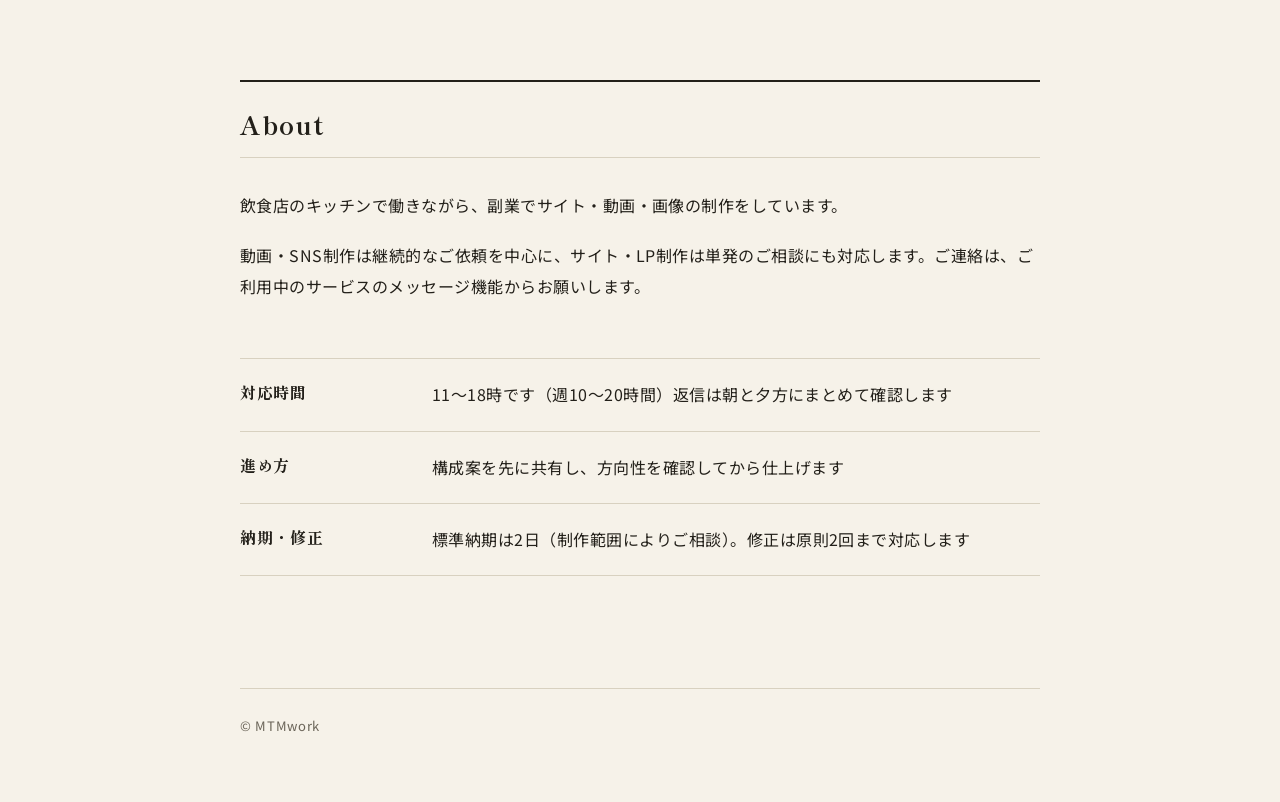
==== commit ccea8d07: "Soften wording about editing without Premiere Pro or After Effects" ====
--- a/index.html
+++ b/index.html
@@ -1134,7 +1134,7 @@
               </video>
             </figure>
             <div class="short-script-thinking">
-              <h5>Premiere Pro・After Effectsは不要。</h5>
+              <h5>Premiere Pro・After Effectsを使わずに、ここまで制作できます。</h5>
               <p>画像・テロップ・効果音を組み合わせ、動きや切り替えのタイミングまでClaude Codeで制御しています。</p>
               <p class="reference-video-action"><a class="reference-video-btn" href="https://www.youtube.com/shorts/P8z-8GQ-9P4" target="_blank" rel="noopener noreferrer">参考動画を見る <span aria-hidden="true">↗</span></a></p>
             </div>
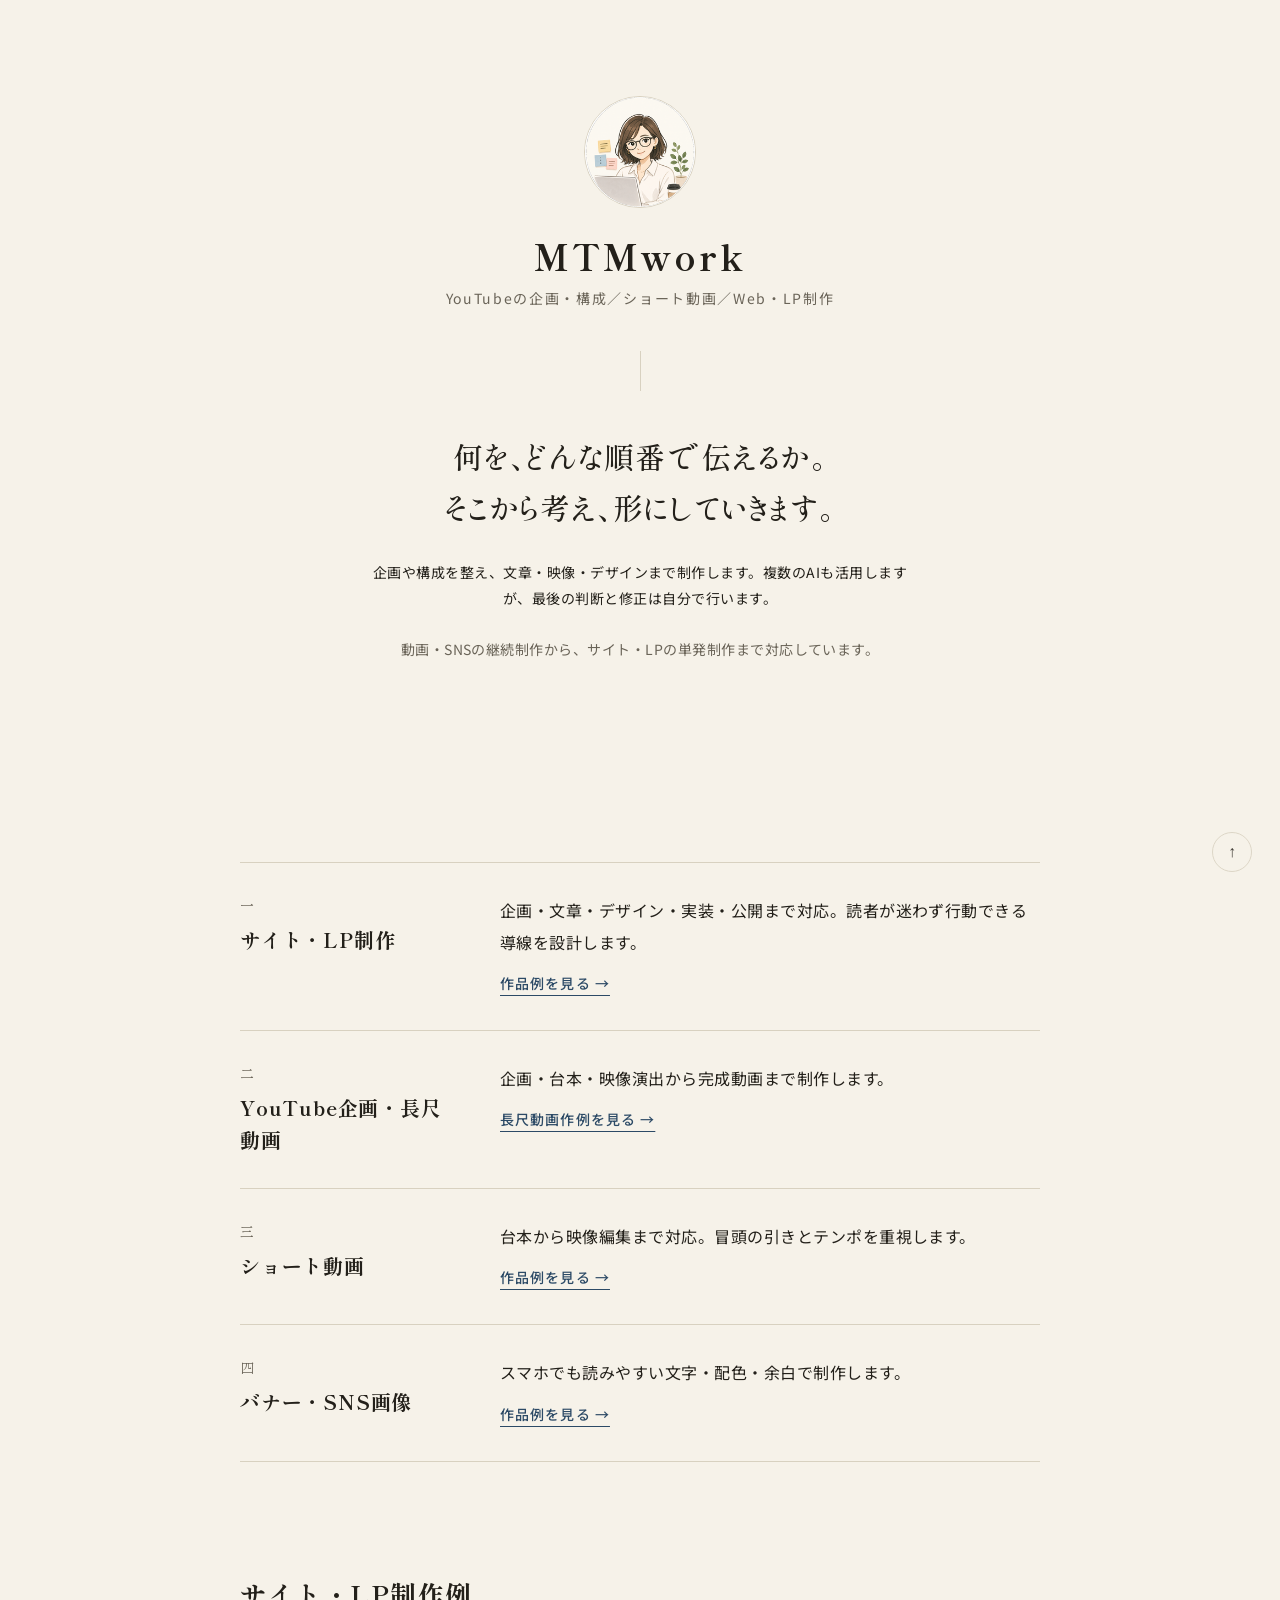
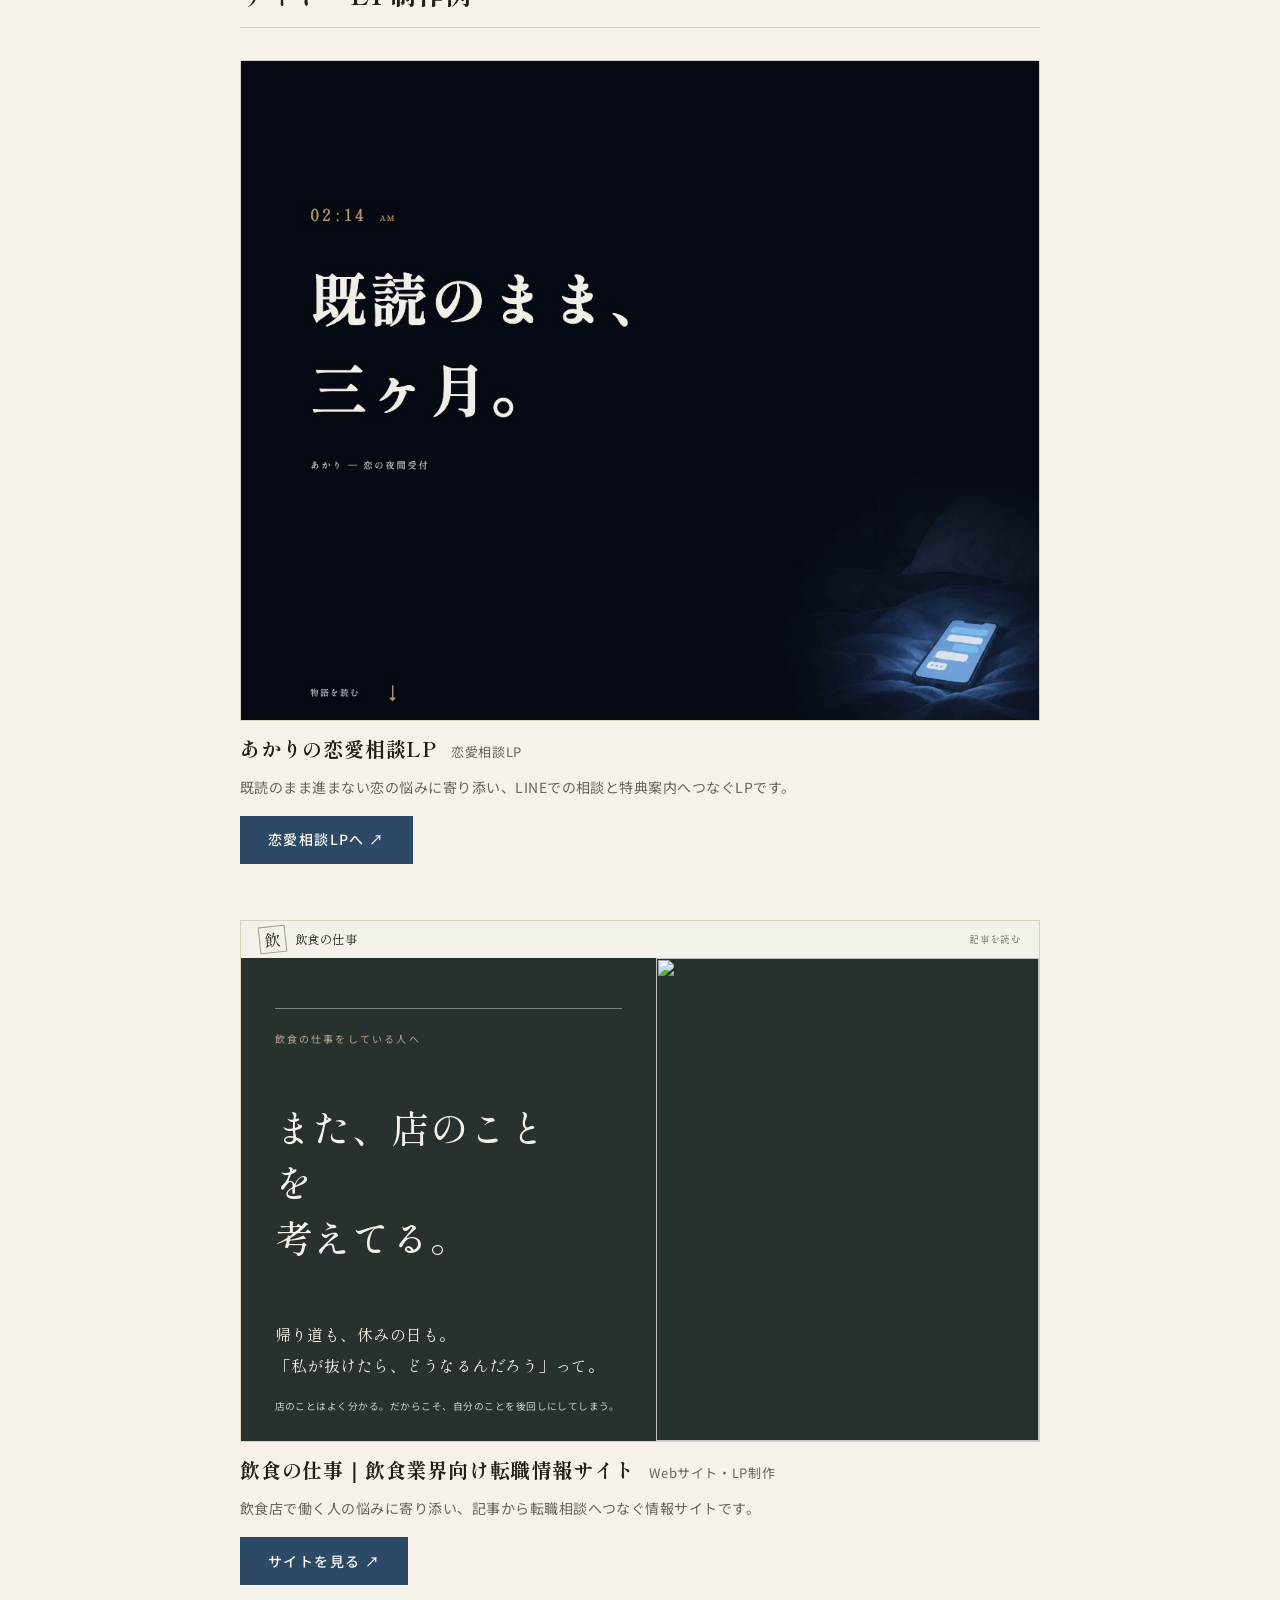
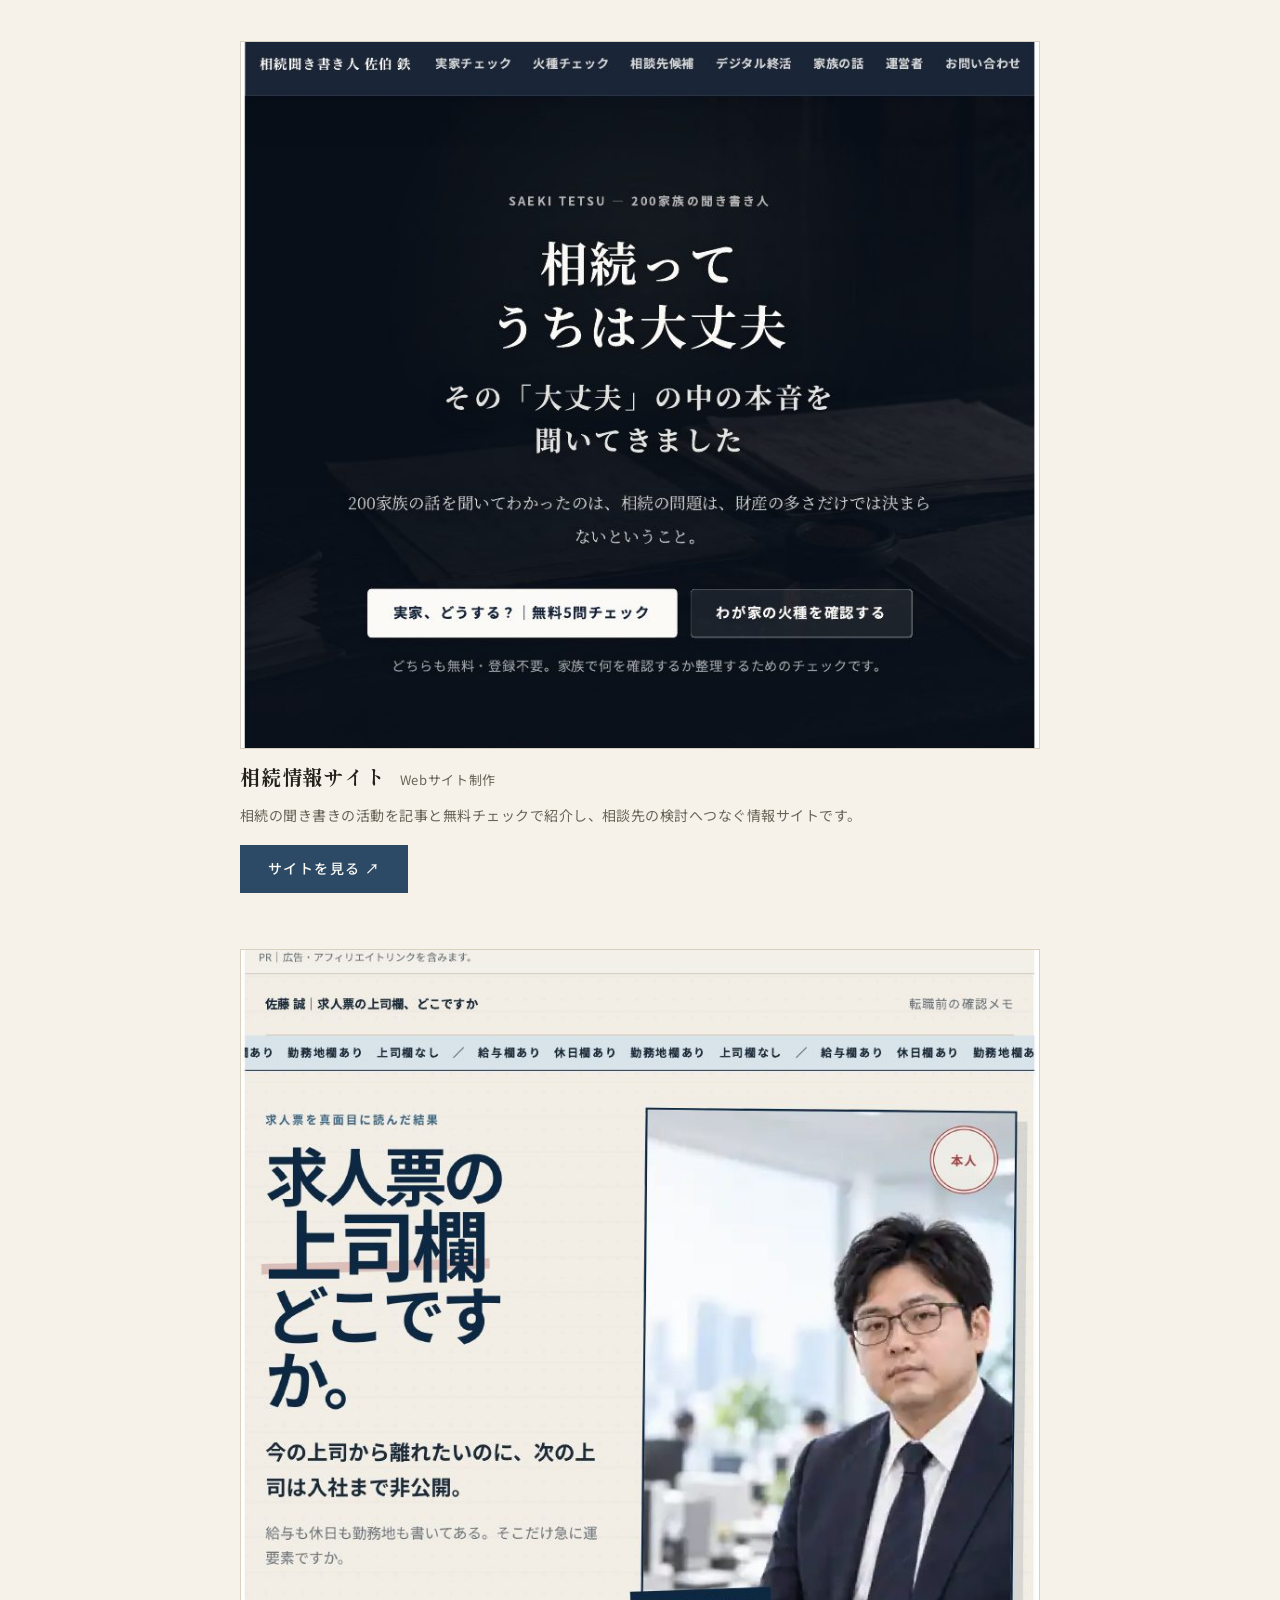
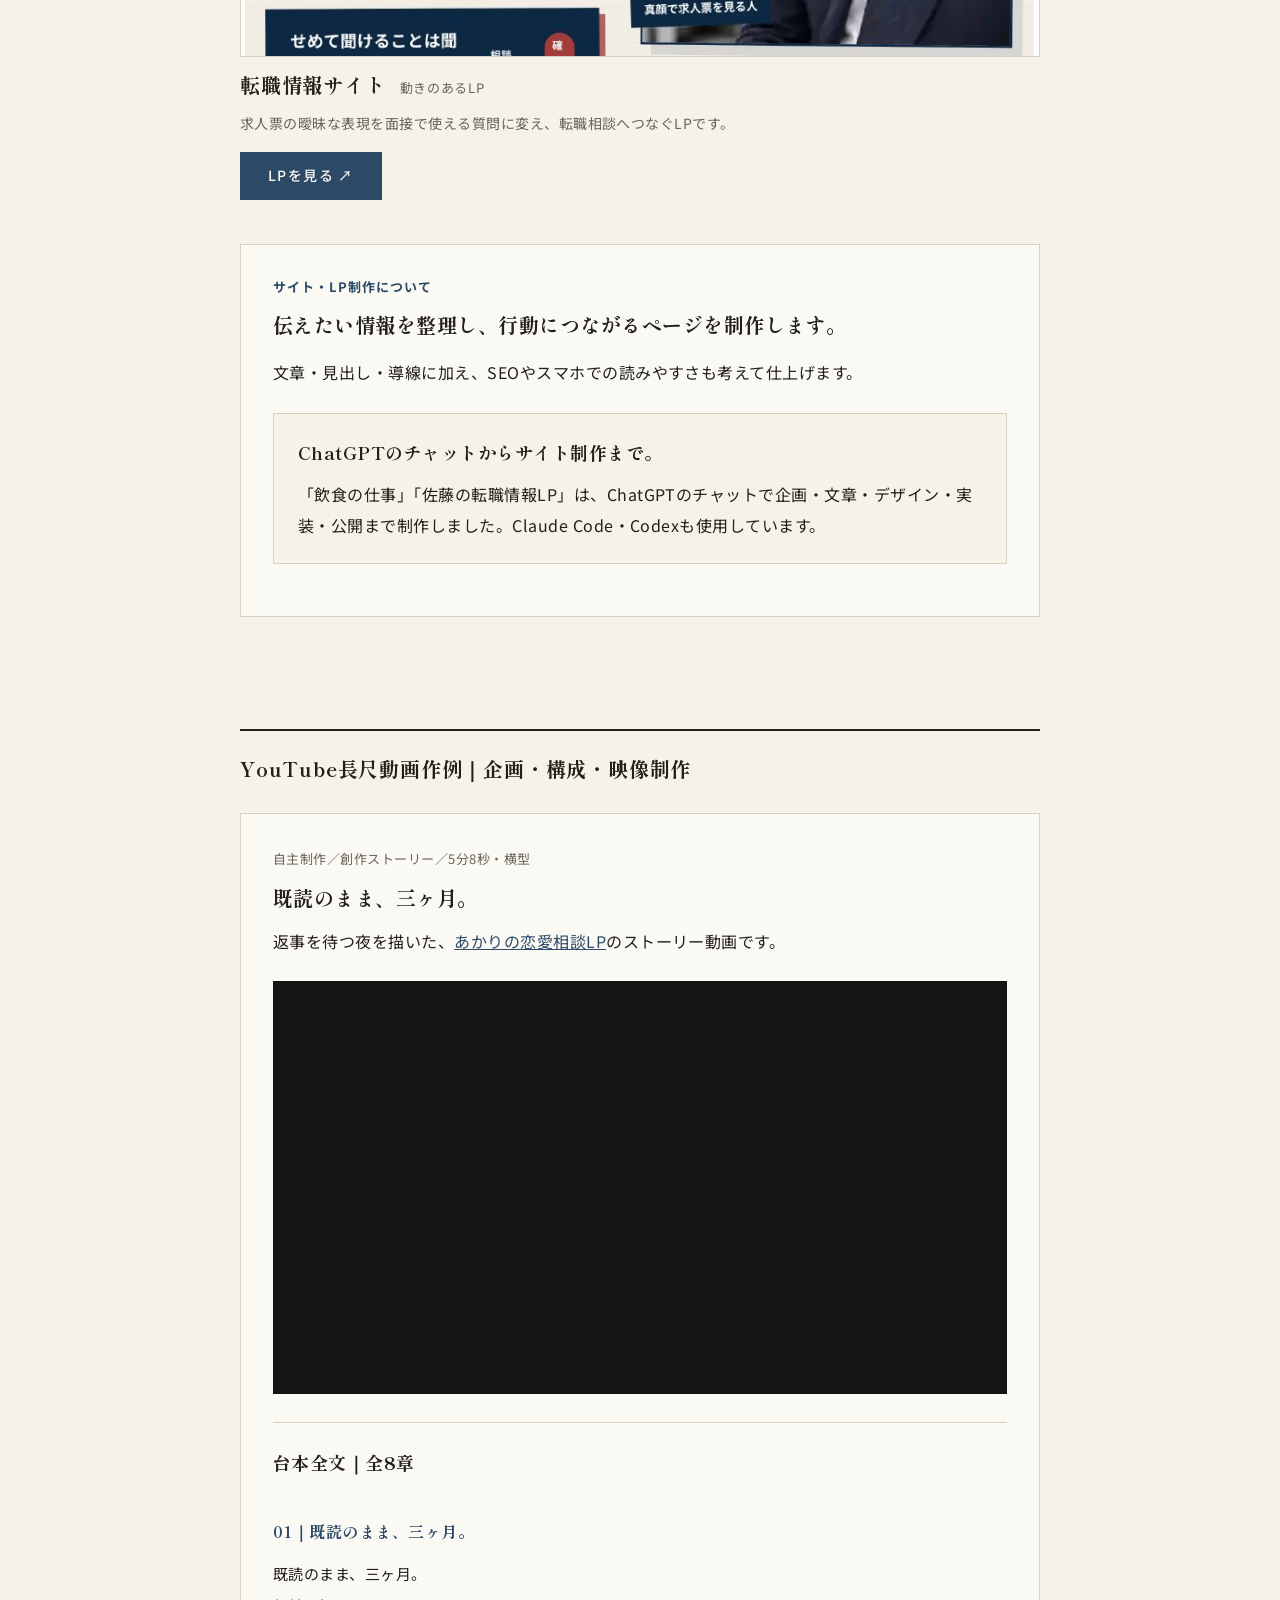
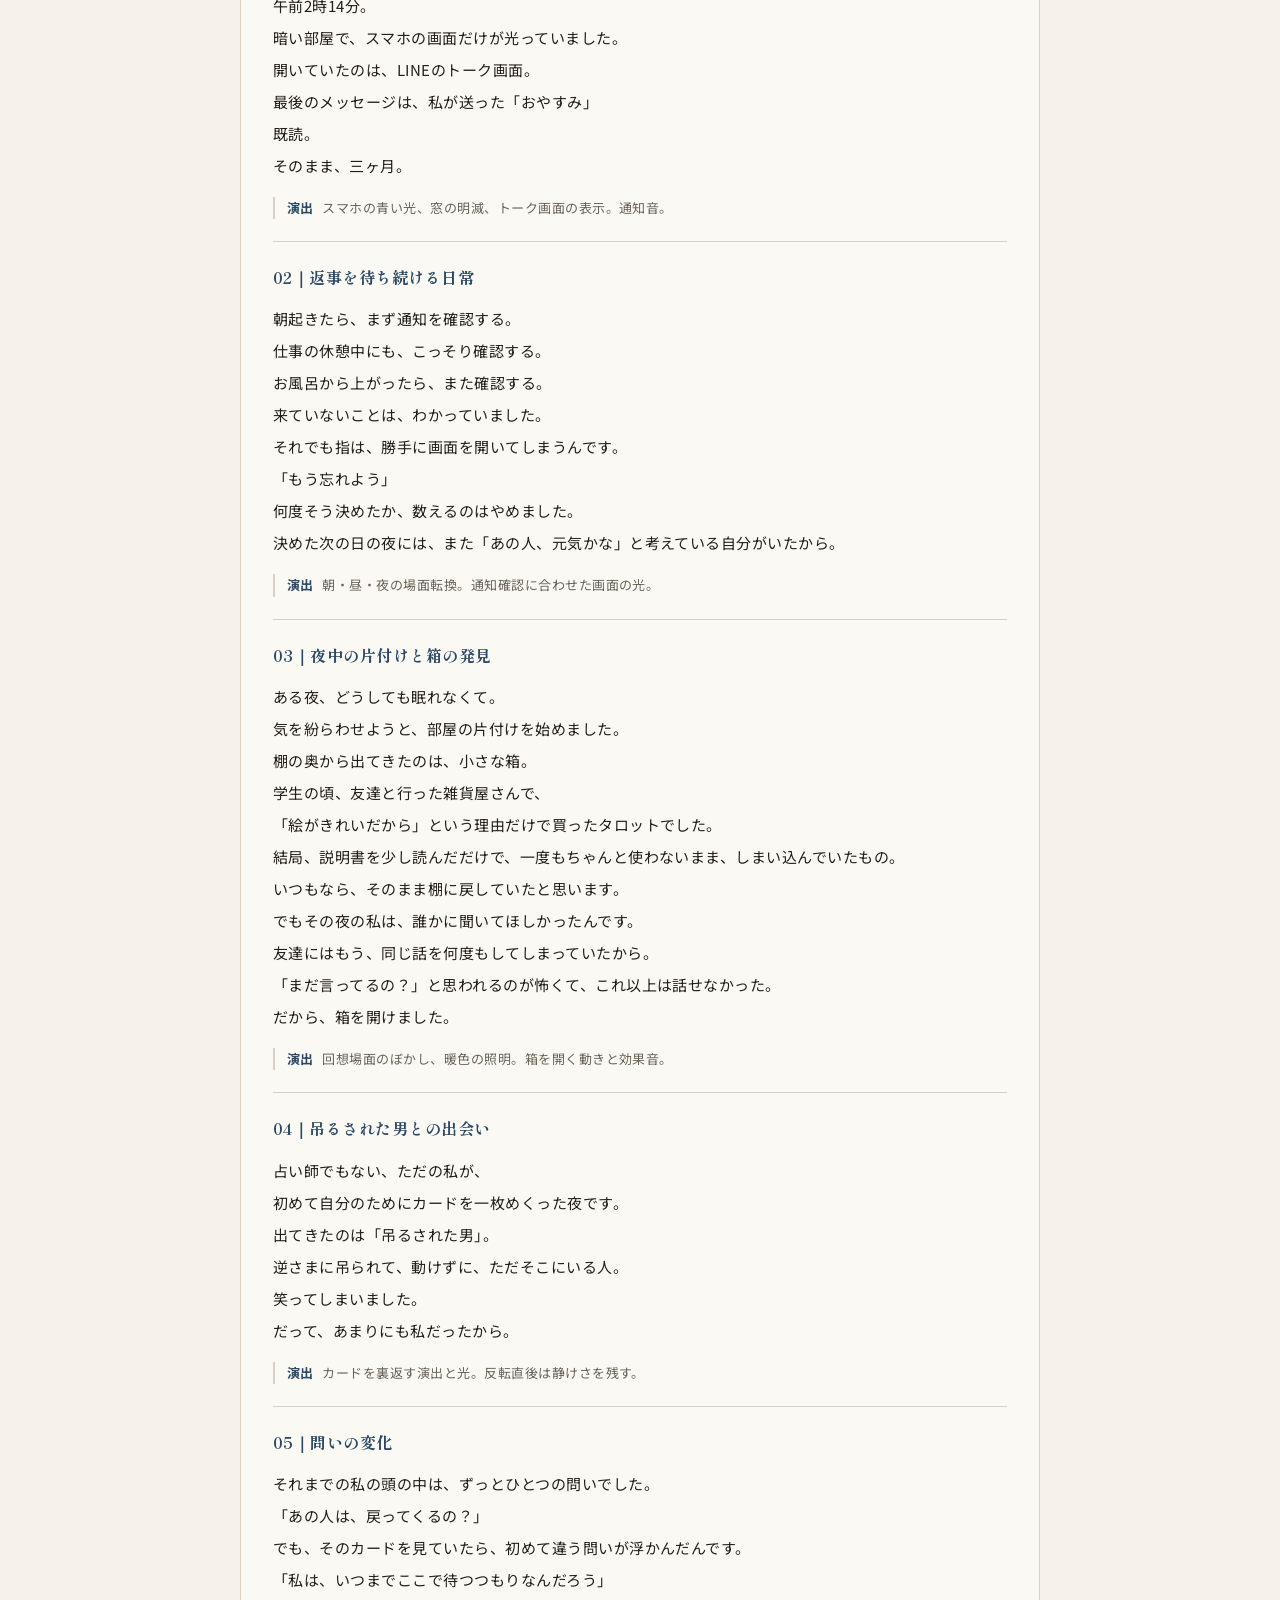
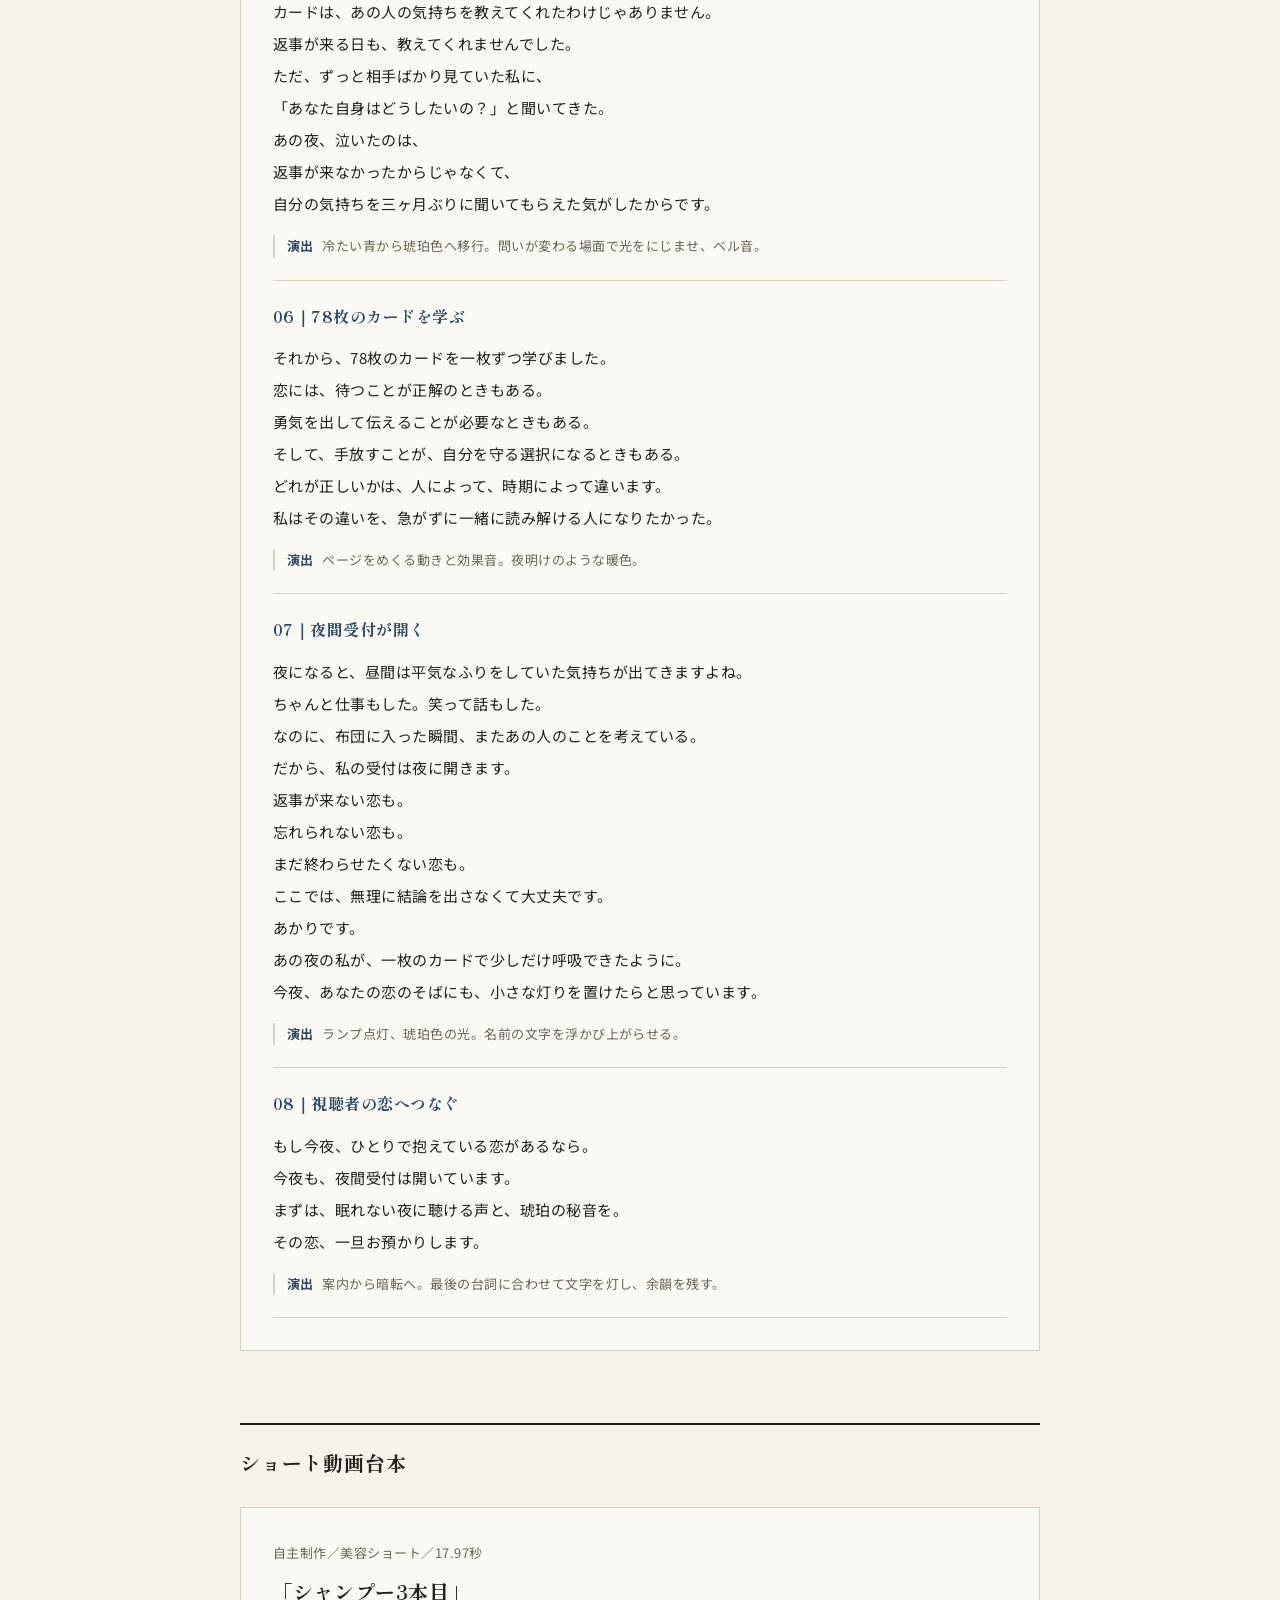
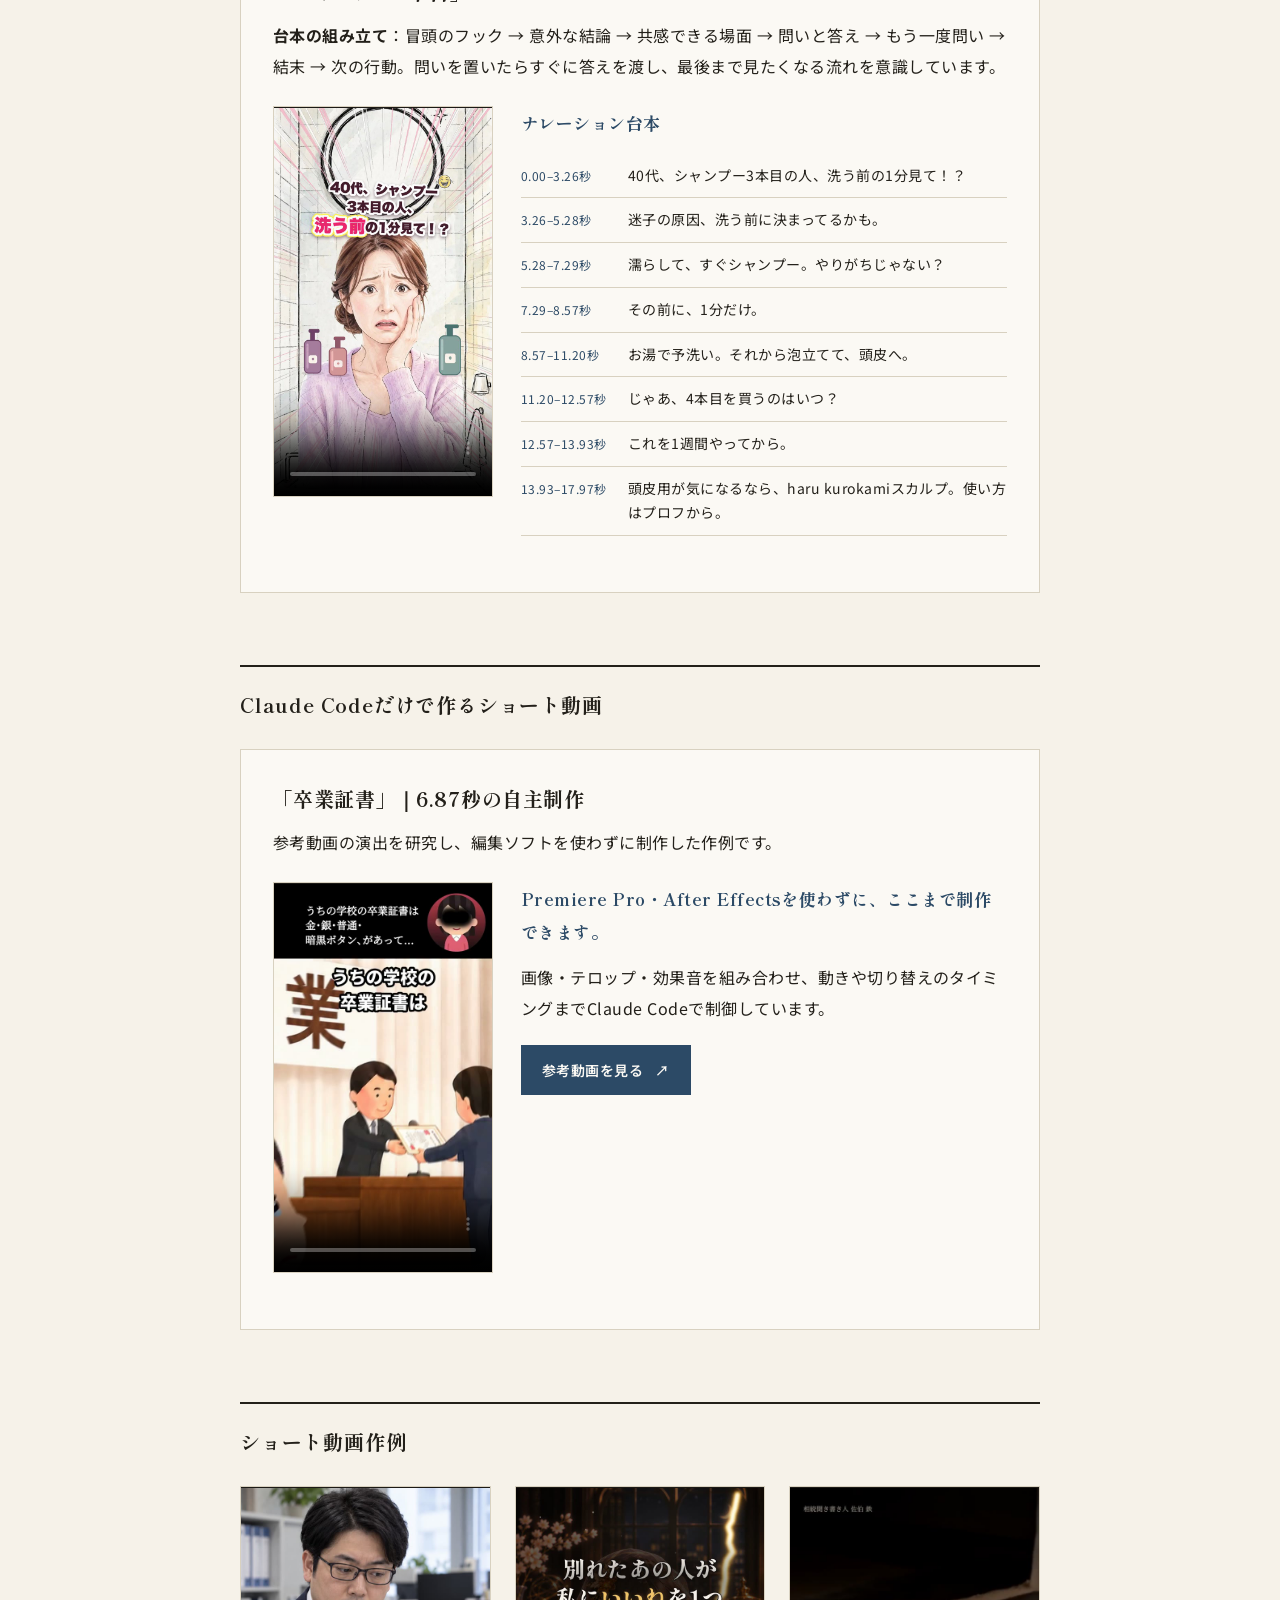
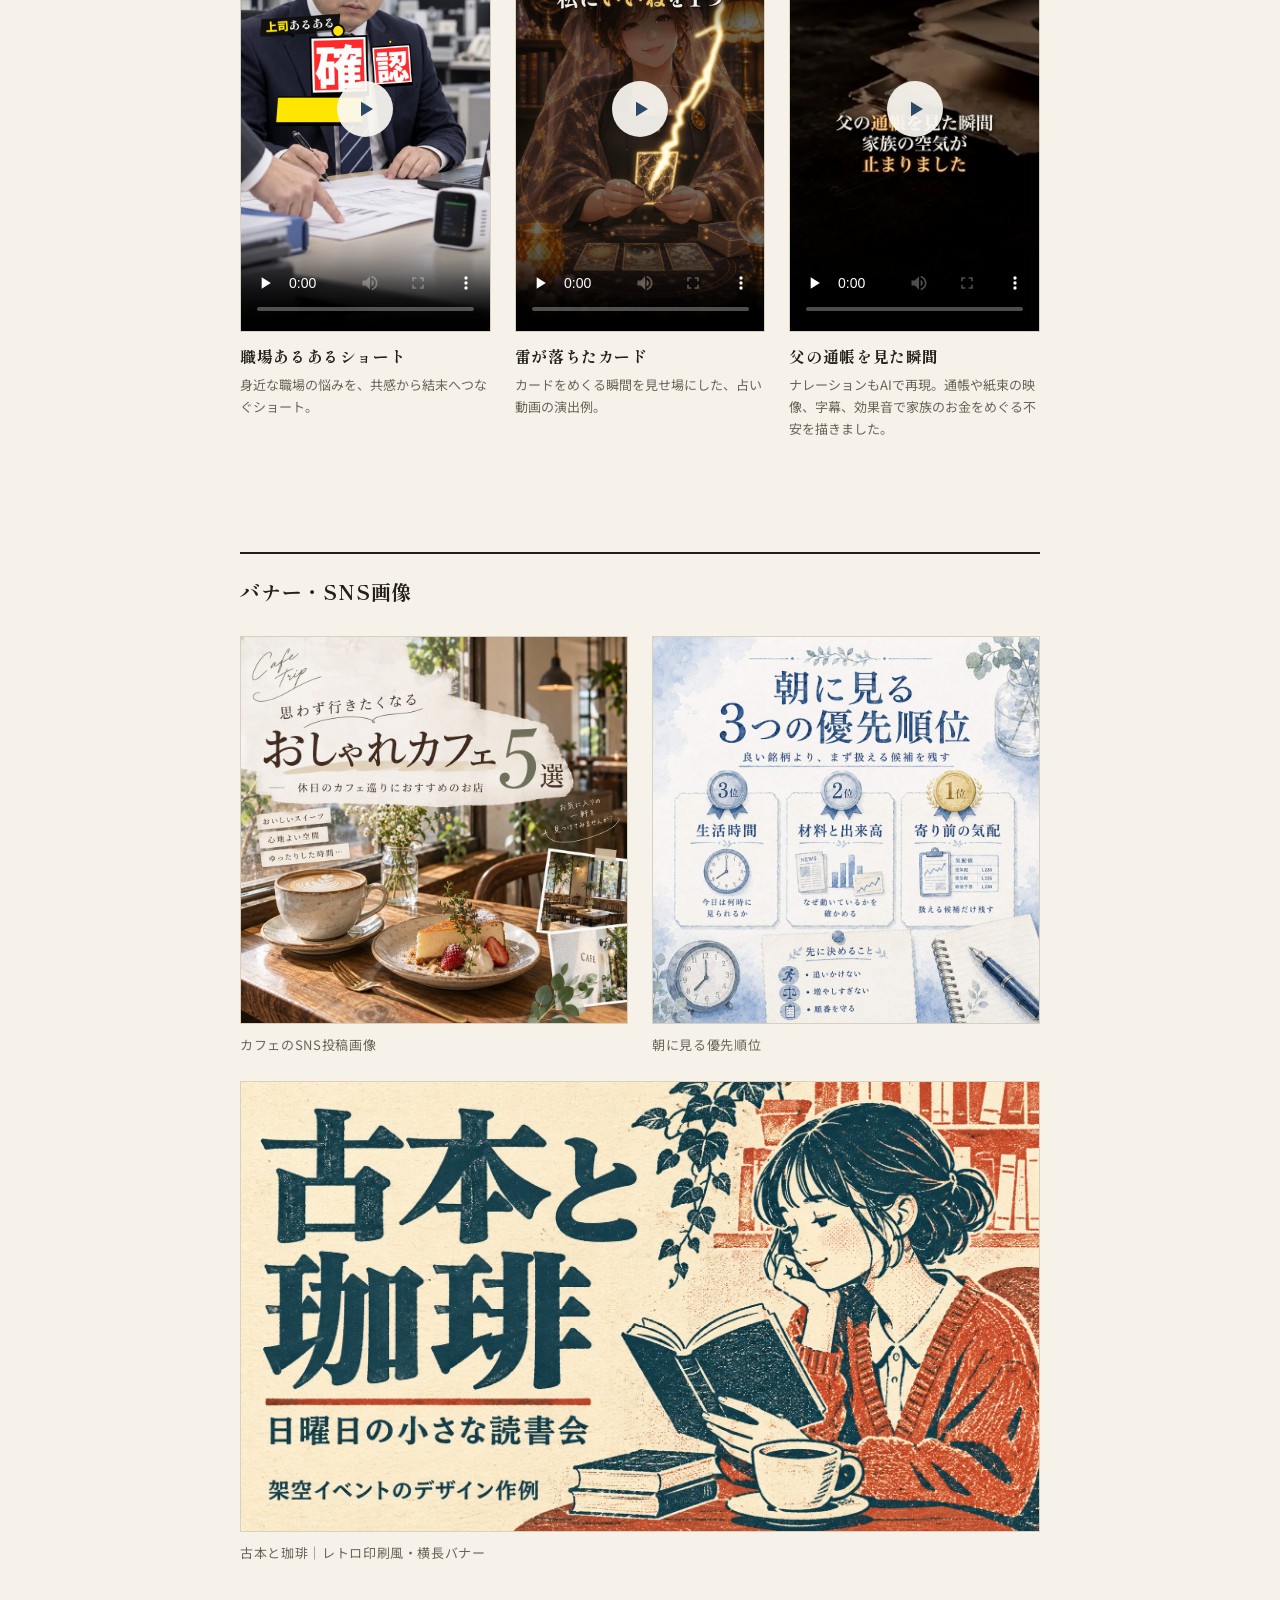
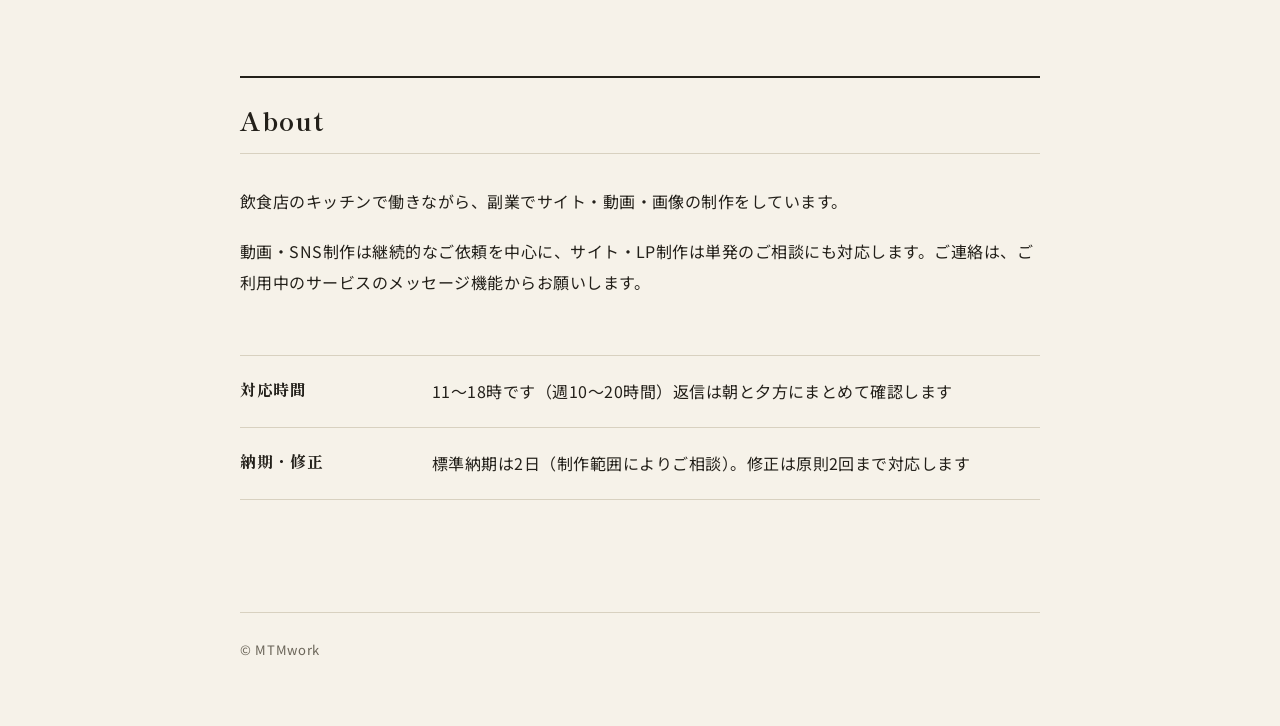
==== commit 1f53adb5: "Refine portfolio hero copy and remove workflow row" ====
--- a/index.html
+++ b/index.html
@@ -136,7 +136,6 @@
         font-size: 14px;
         line-height: 1.9;
       }
-      .hero-method strong { color: var(--c-accent); font-size: 16px; }
       .hero .hero-note {
         margin: 24px auto 0;
         max-width: 38em;
@@ -849,9 +848,9 @@
         <h1>MTMwork</h1>
         <p class="title">YouTubeの企画・構成／ショート動画／Web・LP制作</p>
         <div class="rule-v" aria-hidden="true"></div>
-        <p class="catch">何を、どんな順番で伝えるか。<br />企画から制作まで対応します。</p>
-        <p class="hero-method"><strong>複数のAIで検討し、最後は自分で直します。</strong><br />企画・文章・映像・サイト制作まで、最終的な判断と修正は自分で行います。</p>
-        <p class="hero-note">動画・SNSの継続制作、サイト・LPの単発制作に対応しています。</p>
+        <p class="catch">何を、どんな順番で伝えるか。<br />そこから考え、形にしていきます。</p>
+        <p class="hero-method">企画や構成を整え、文章・映像・デザインまで制作します。複数のAIも活用しますが、最後の判断と修正は自分で行います。</p>
+        <p class="hero-note">動画・SNSの継続制作から、サイト・LPの単発制作まで対応しています。</p>
       </header>
 
       <!-- サービス紹介 -->
@@ -1216,10 +1215,6 @@
             <div class="about-row">
               <dt>対応時間</dt>
               <dd>11〜18時です（週10〜20時間）返信は朝と夕方にまとめて確認します</dd>
-            </div>
-            <div class="about-row">
-              <dt>進め方</dt>
-              <dd>構成案を先に共有し、方向性を確認してから仕上げます</dd>
             </div>
             <div class="about-row">
               <dt>納期・修正</dt>
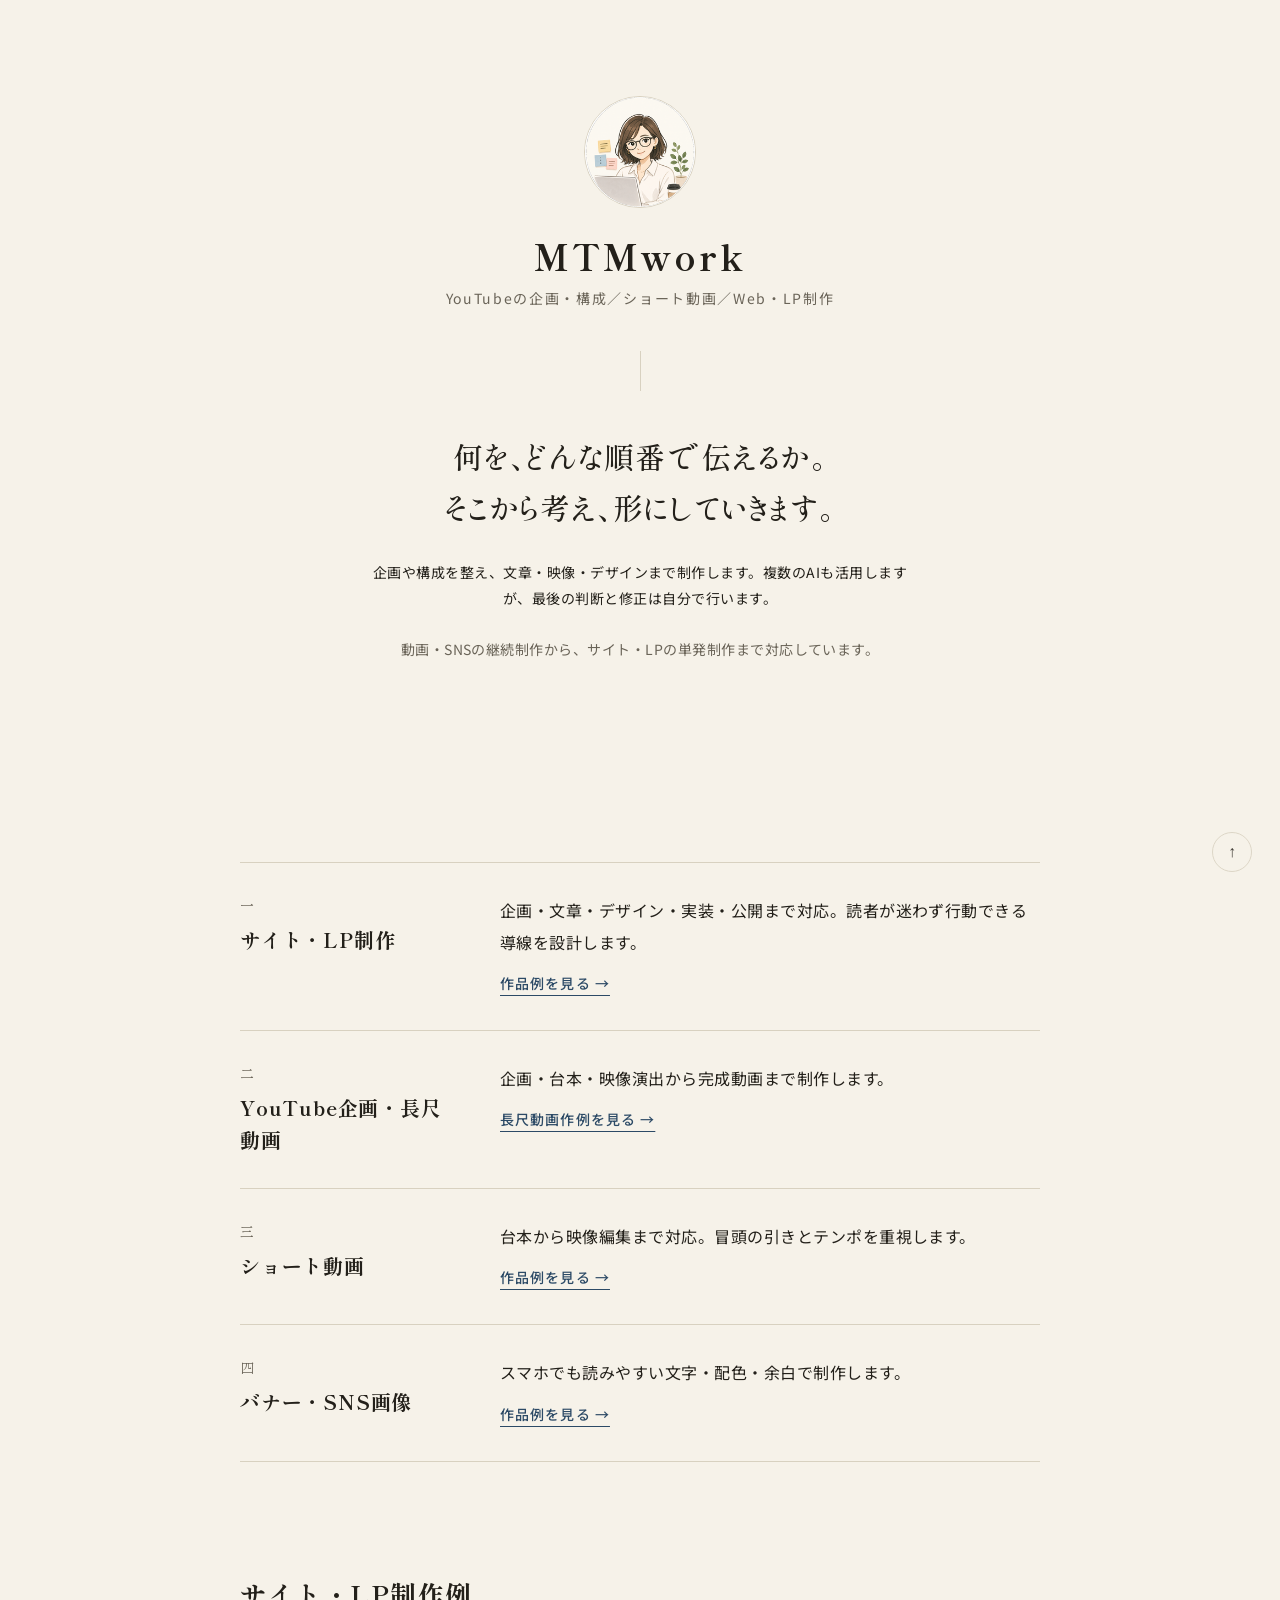
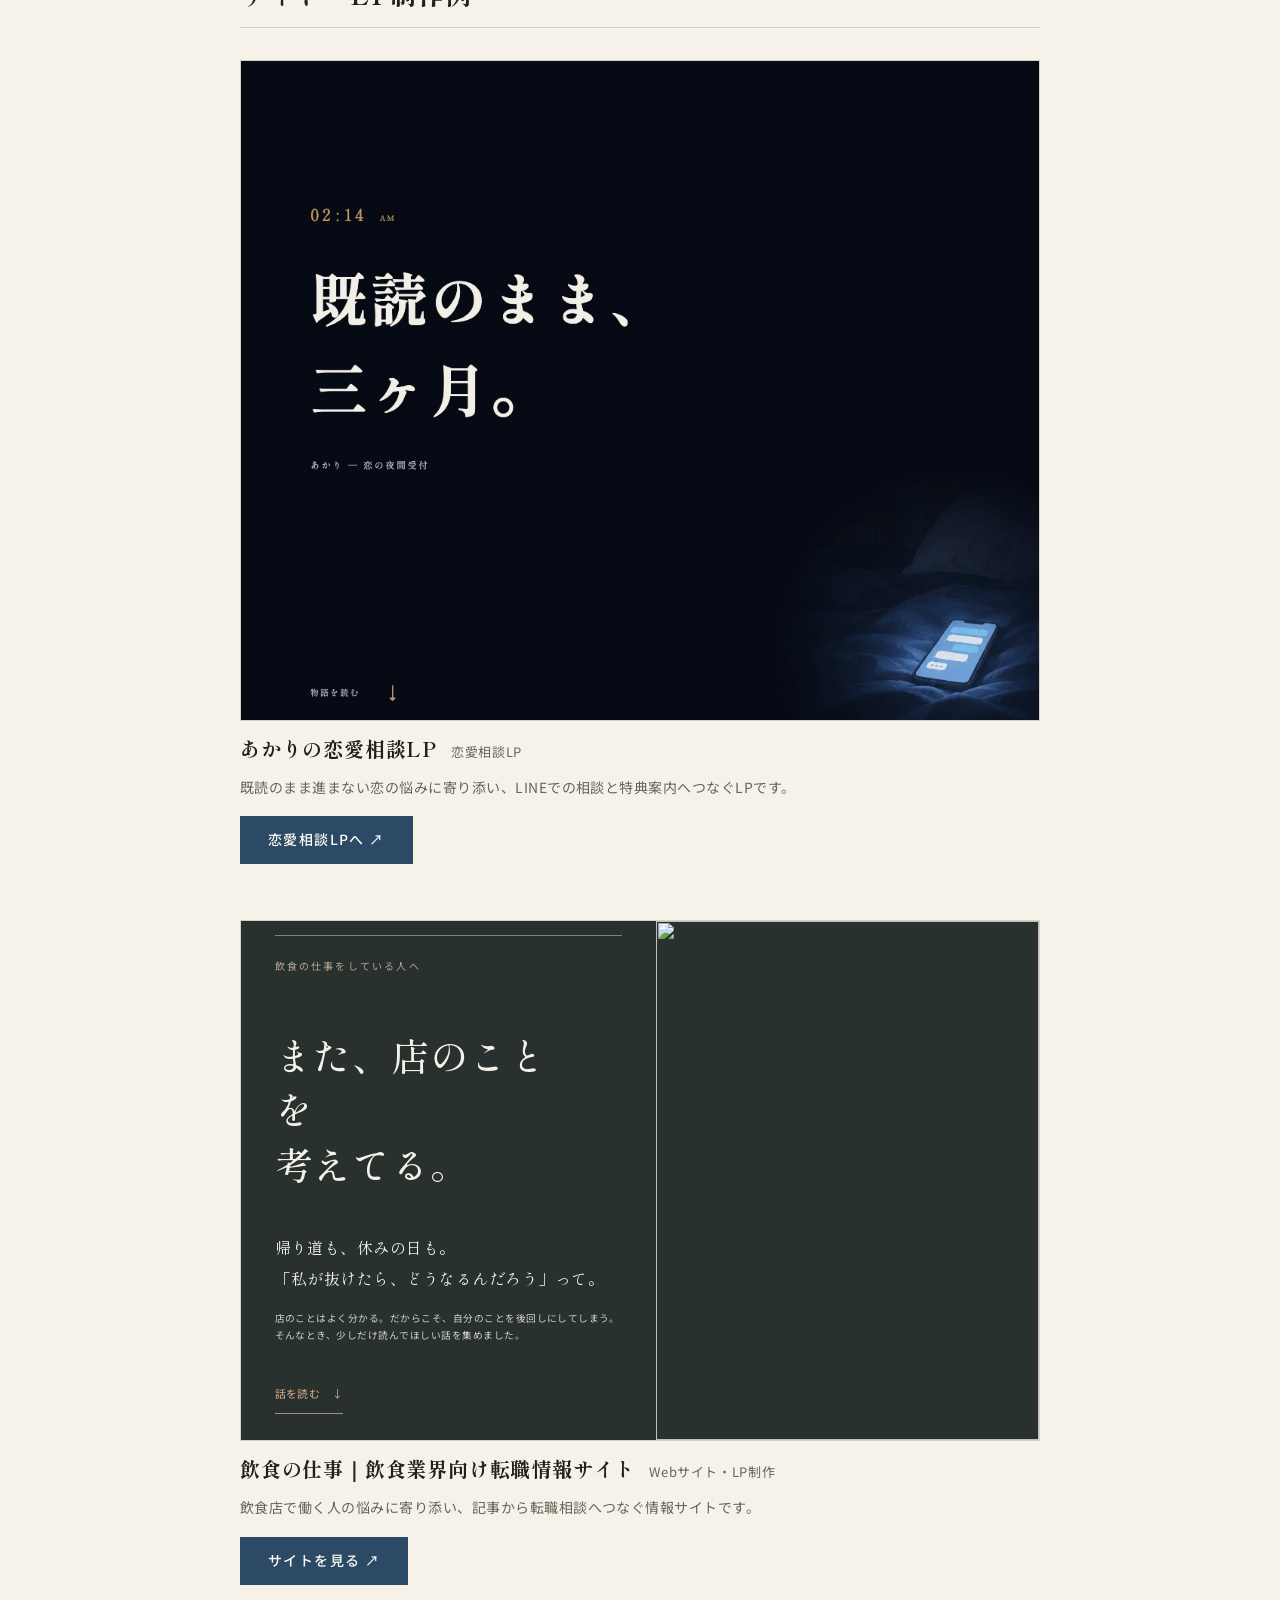
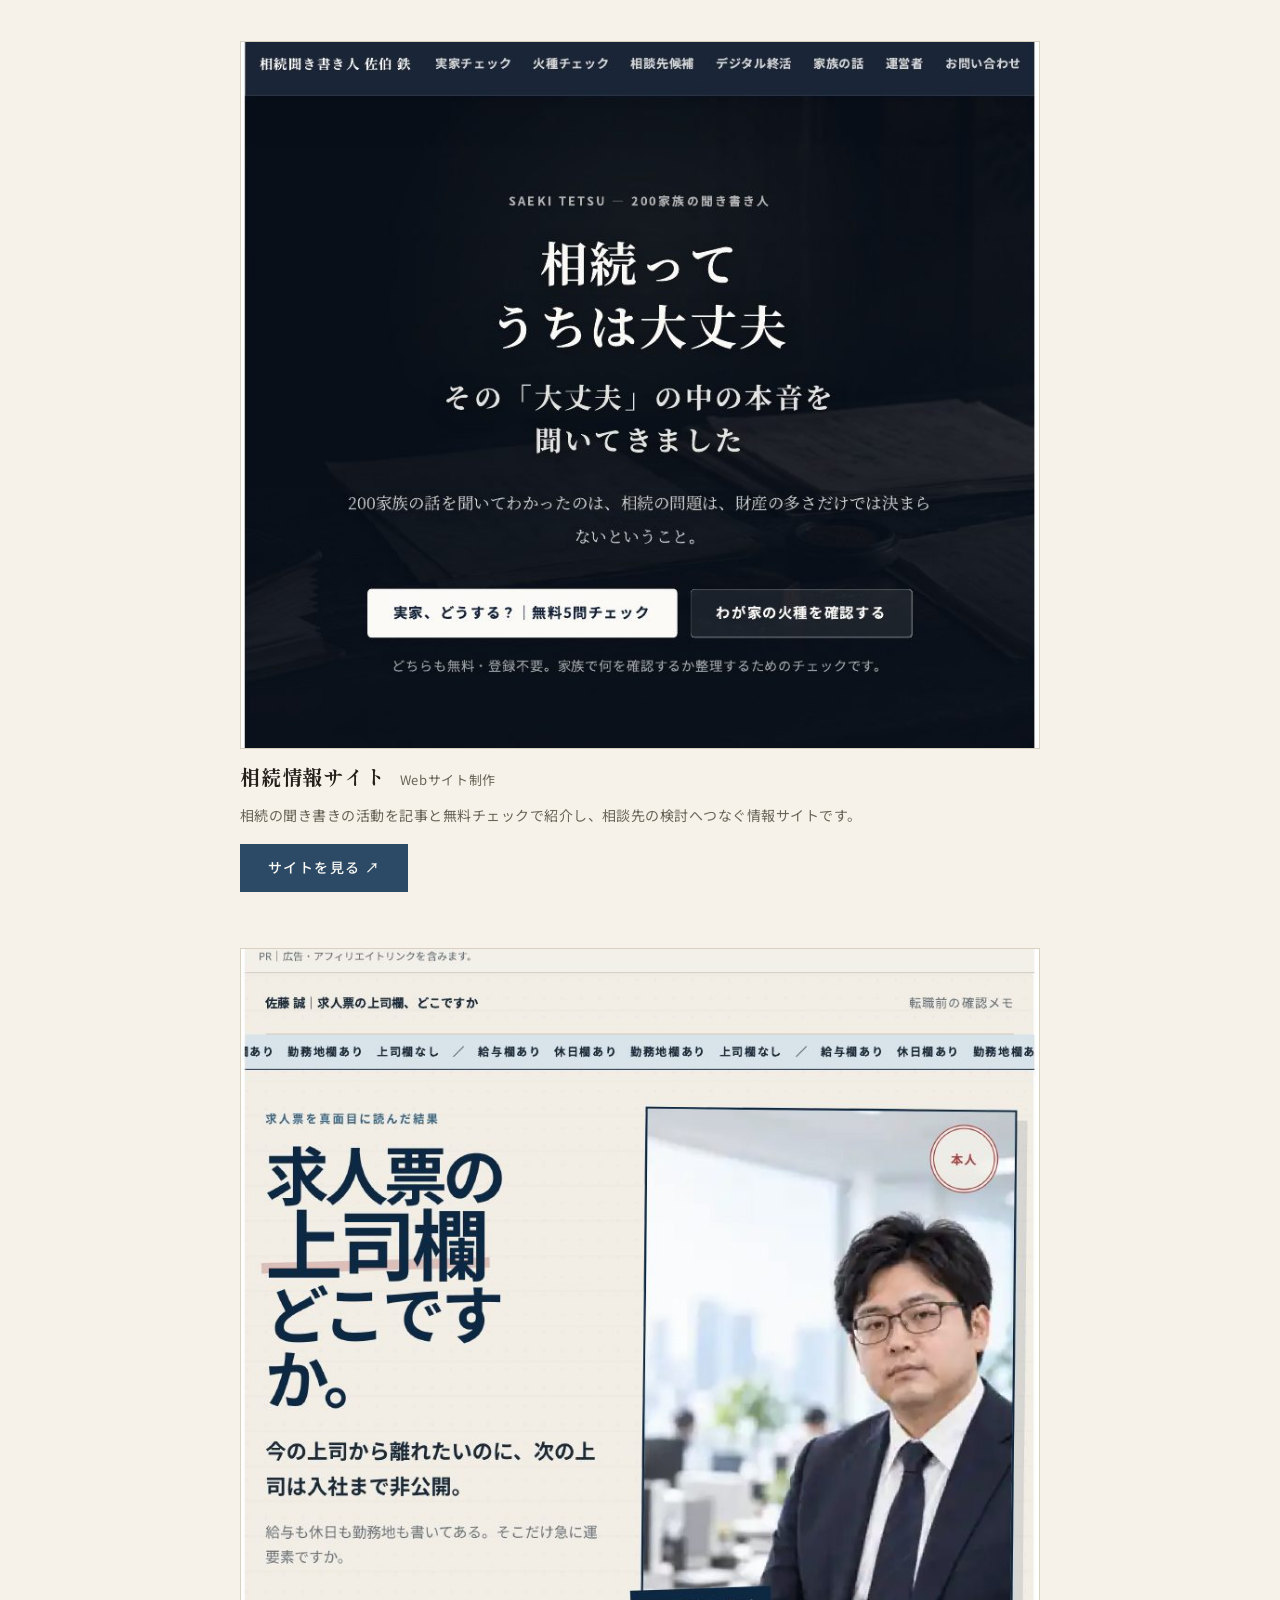
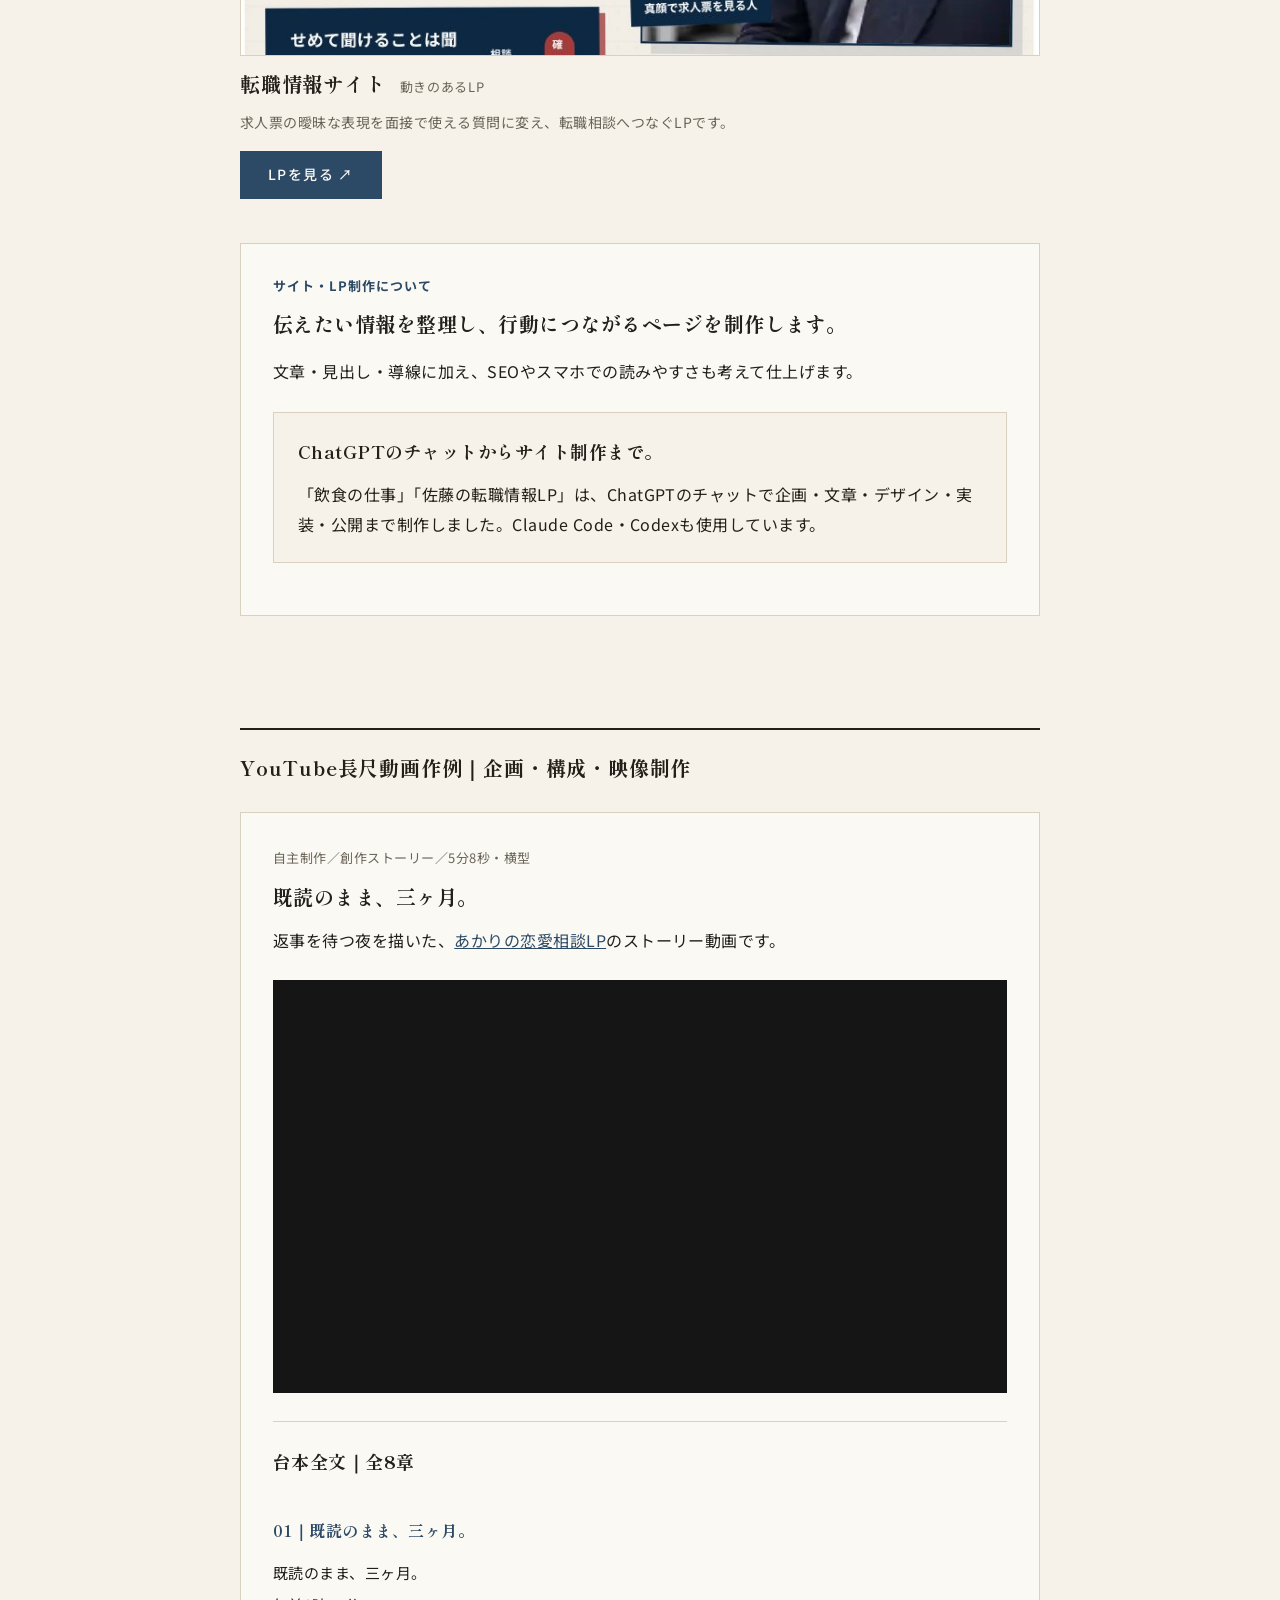
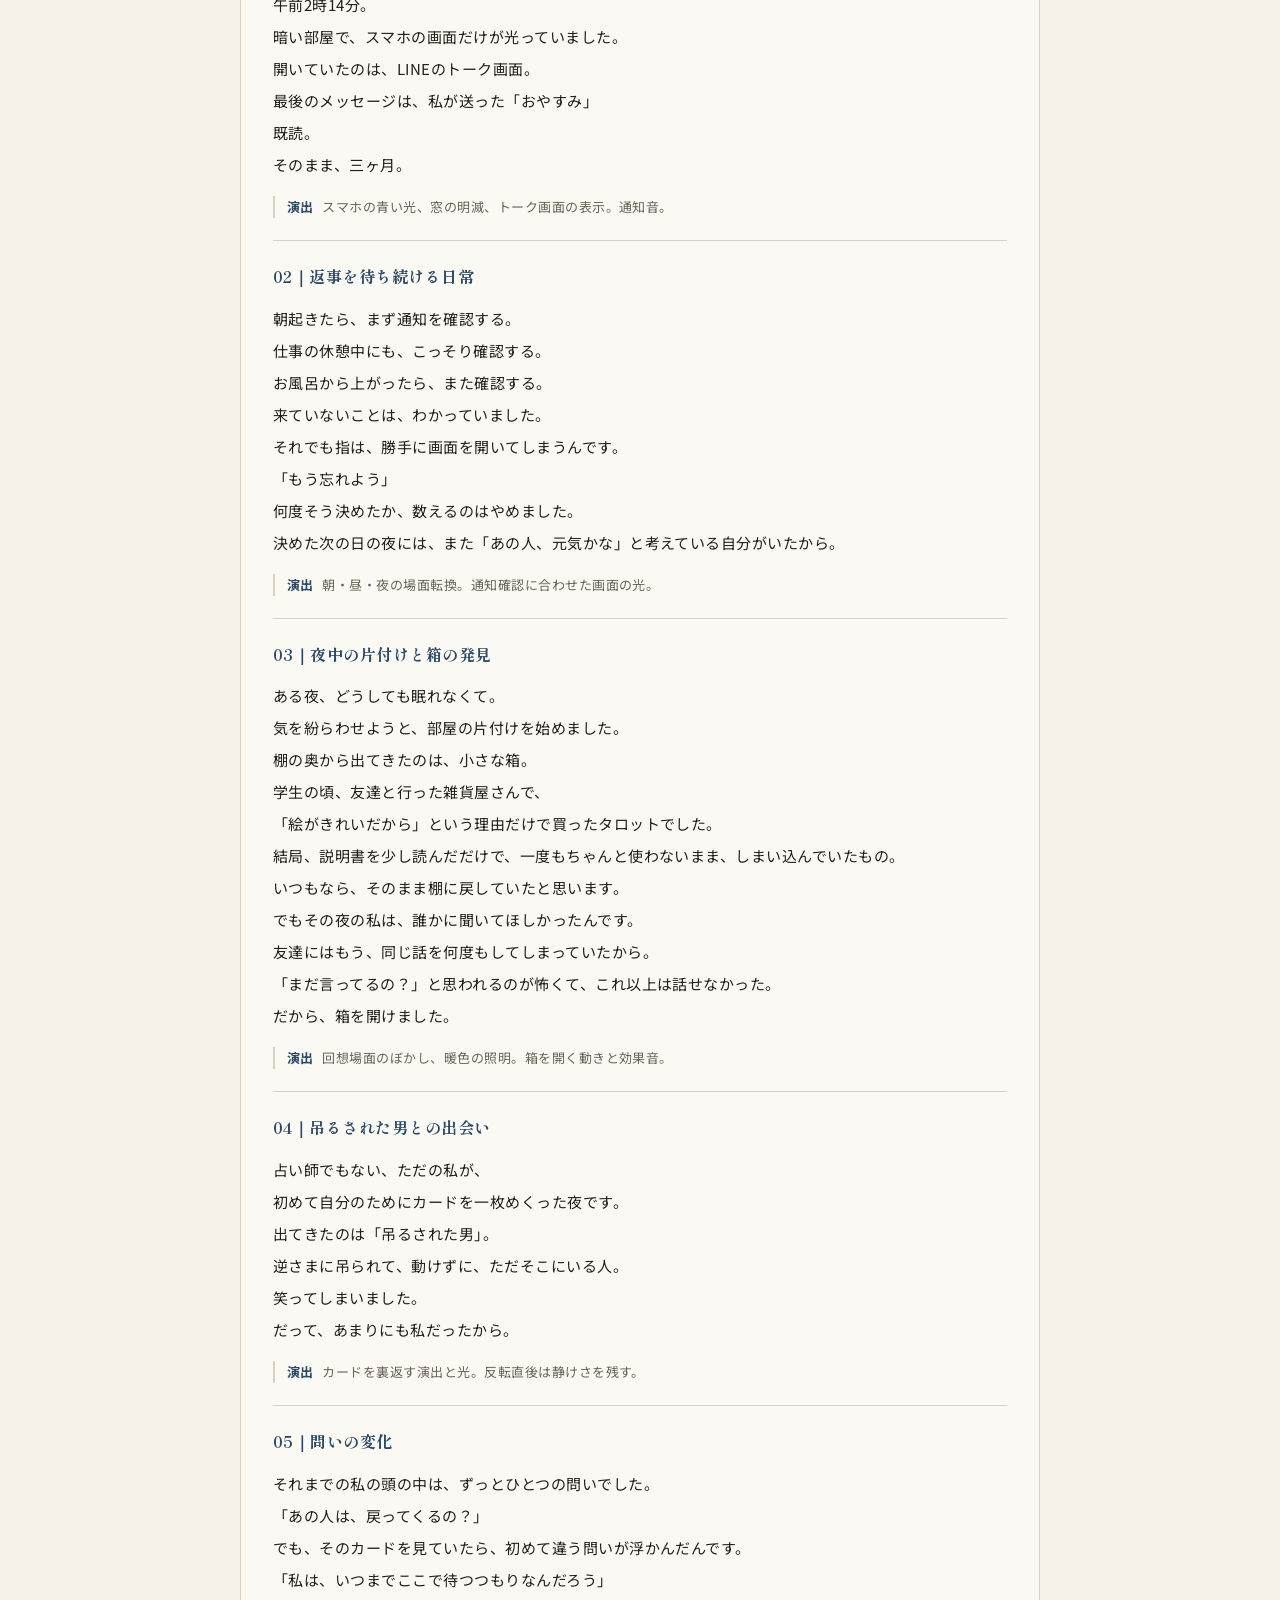
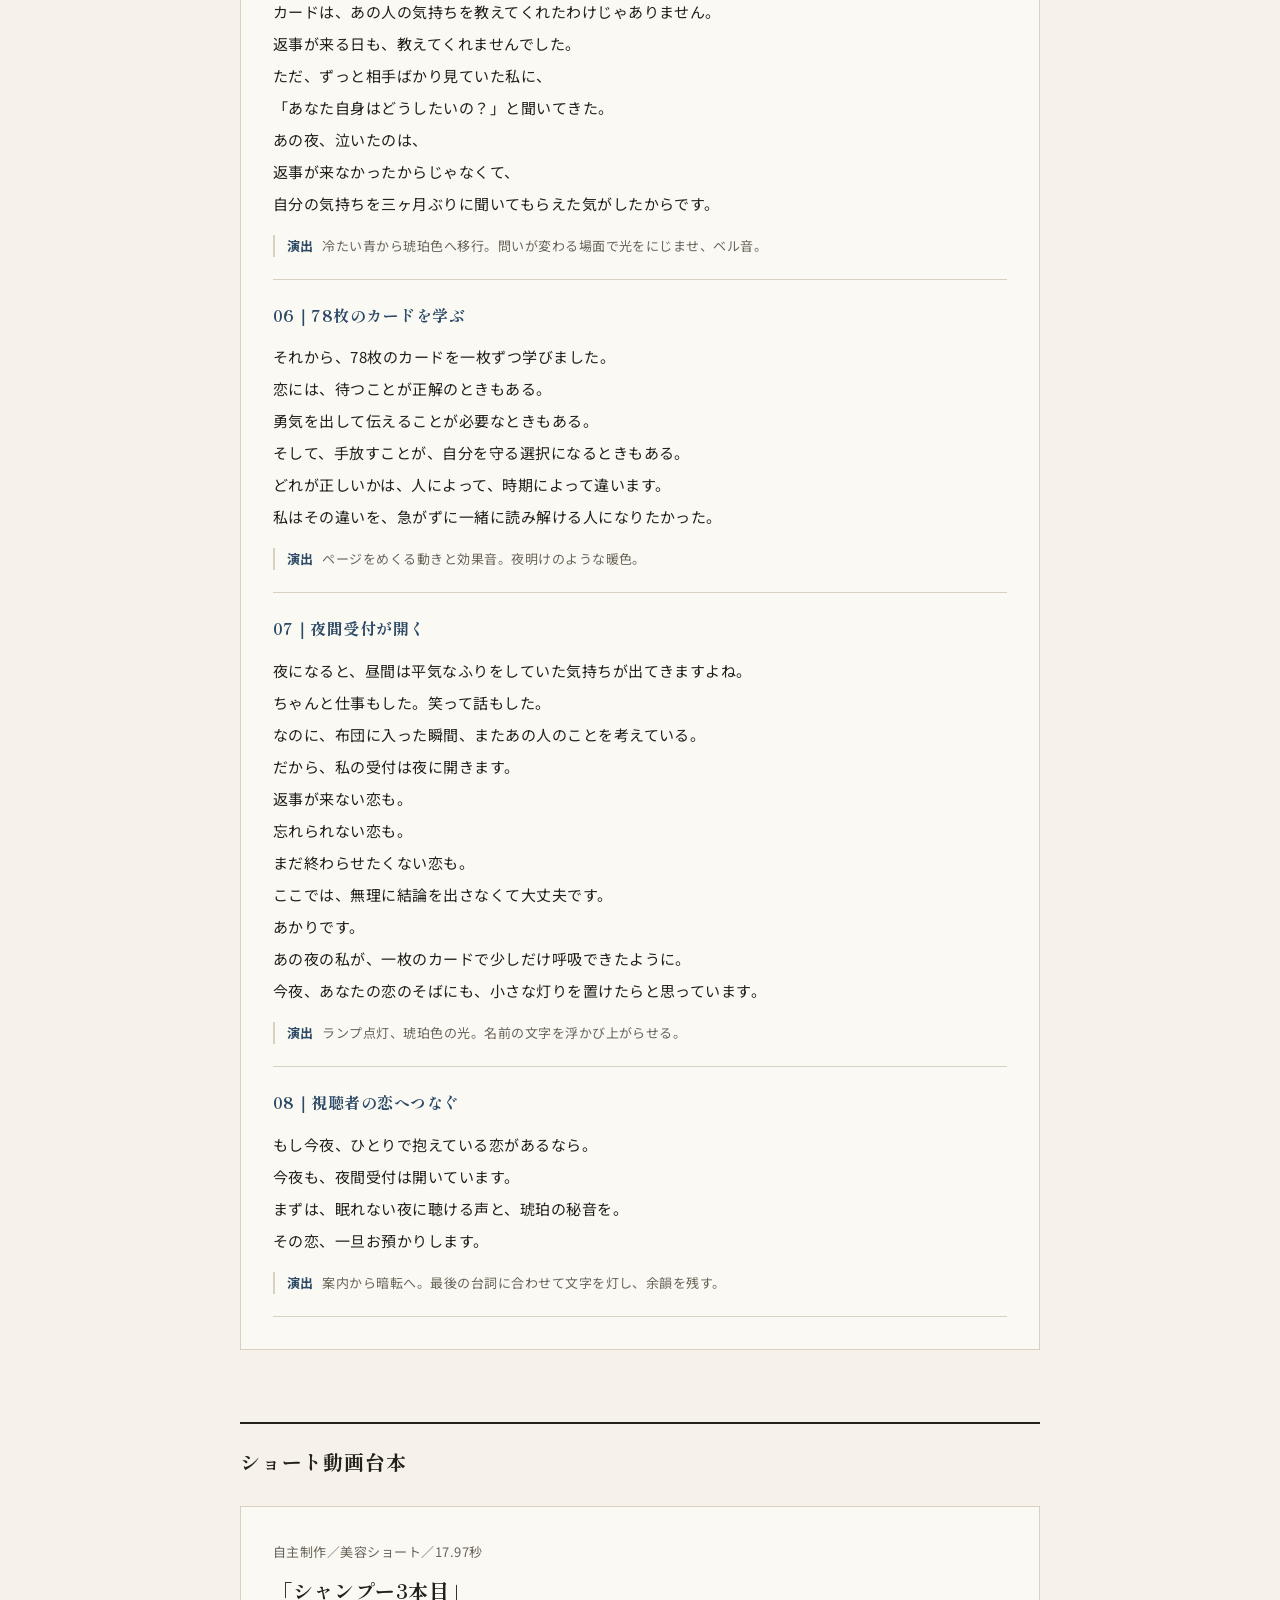
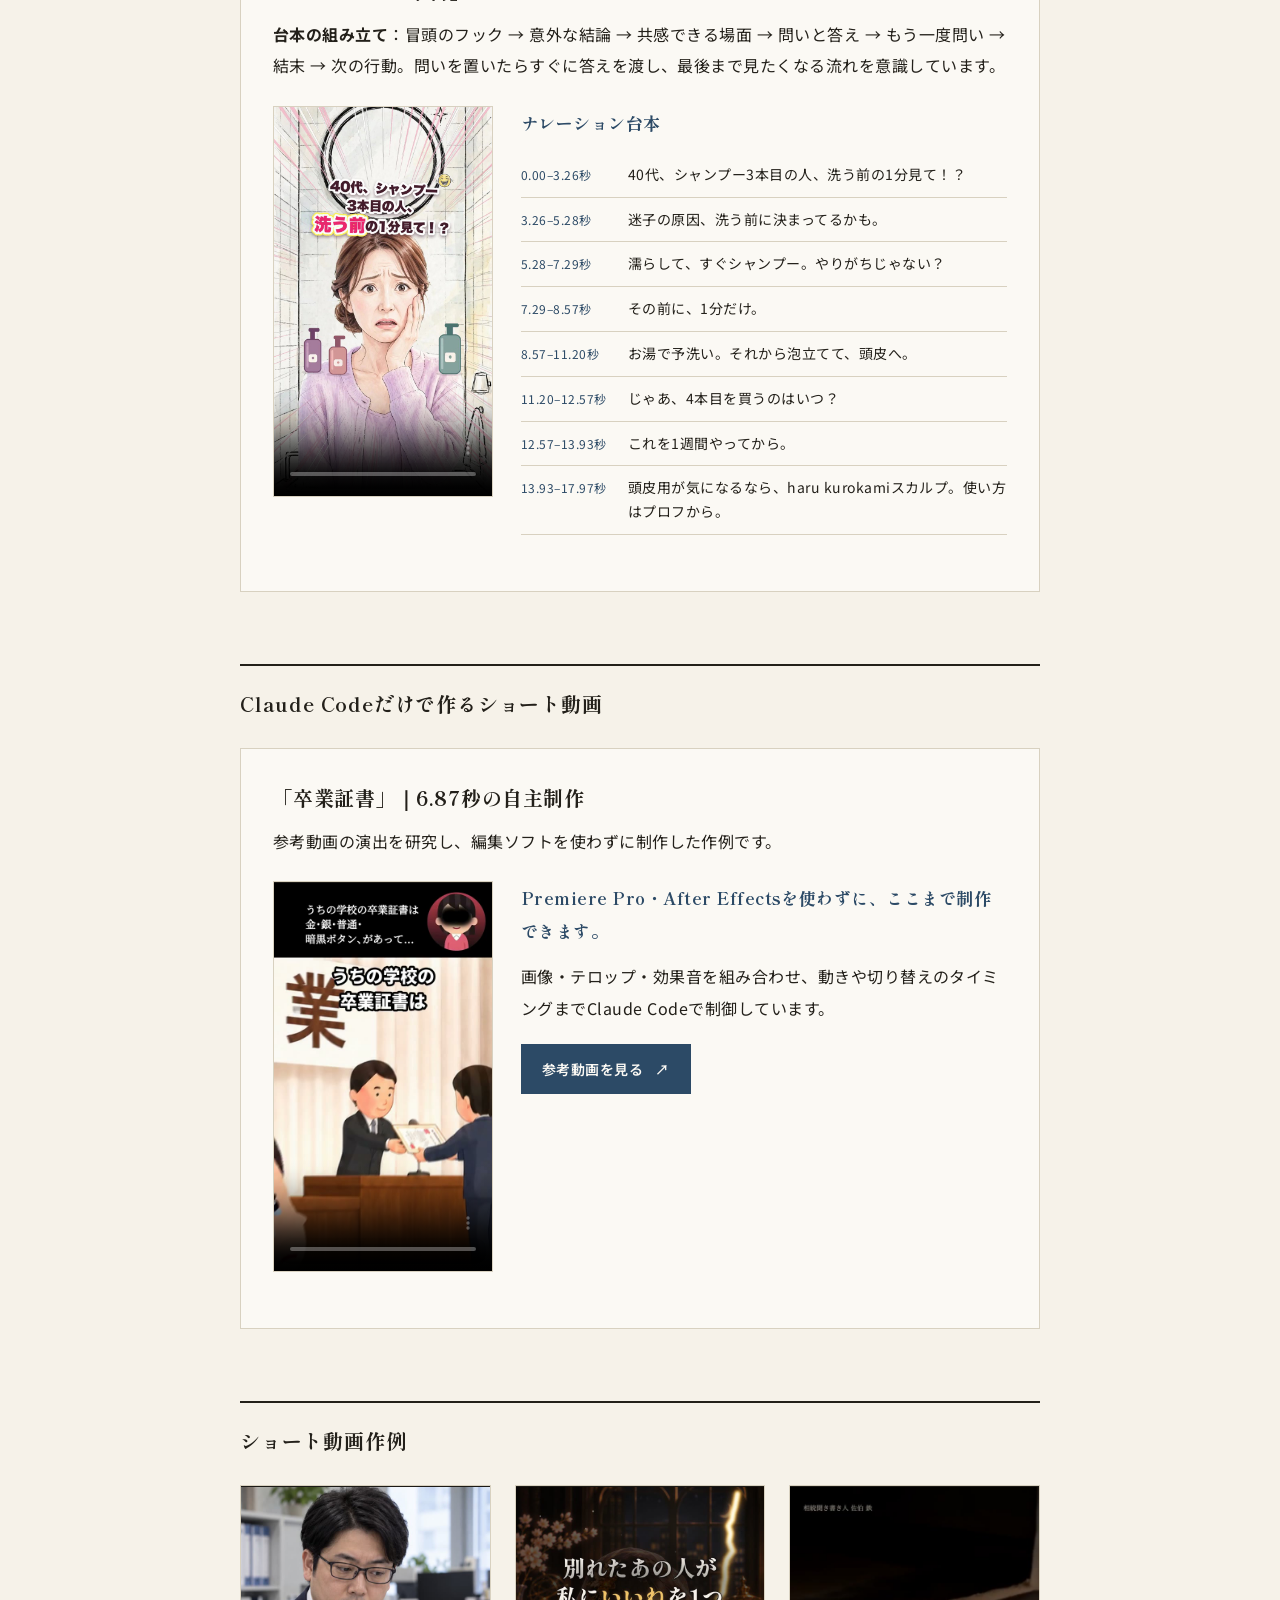
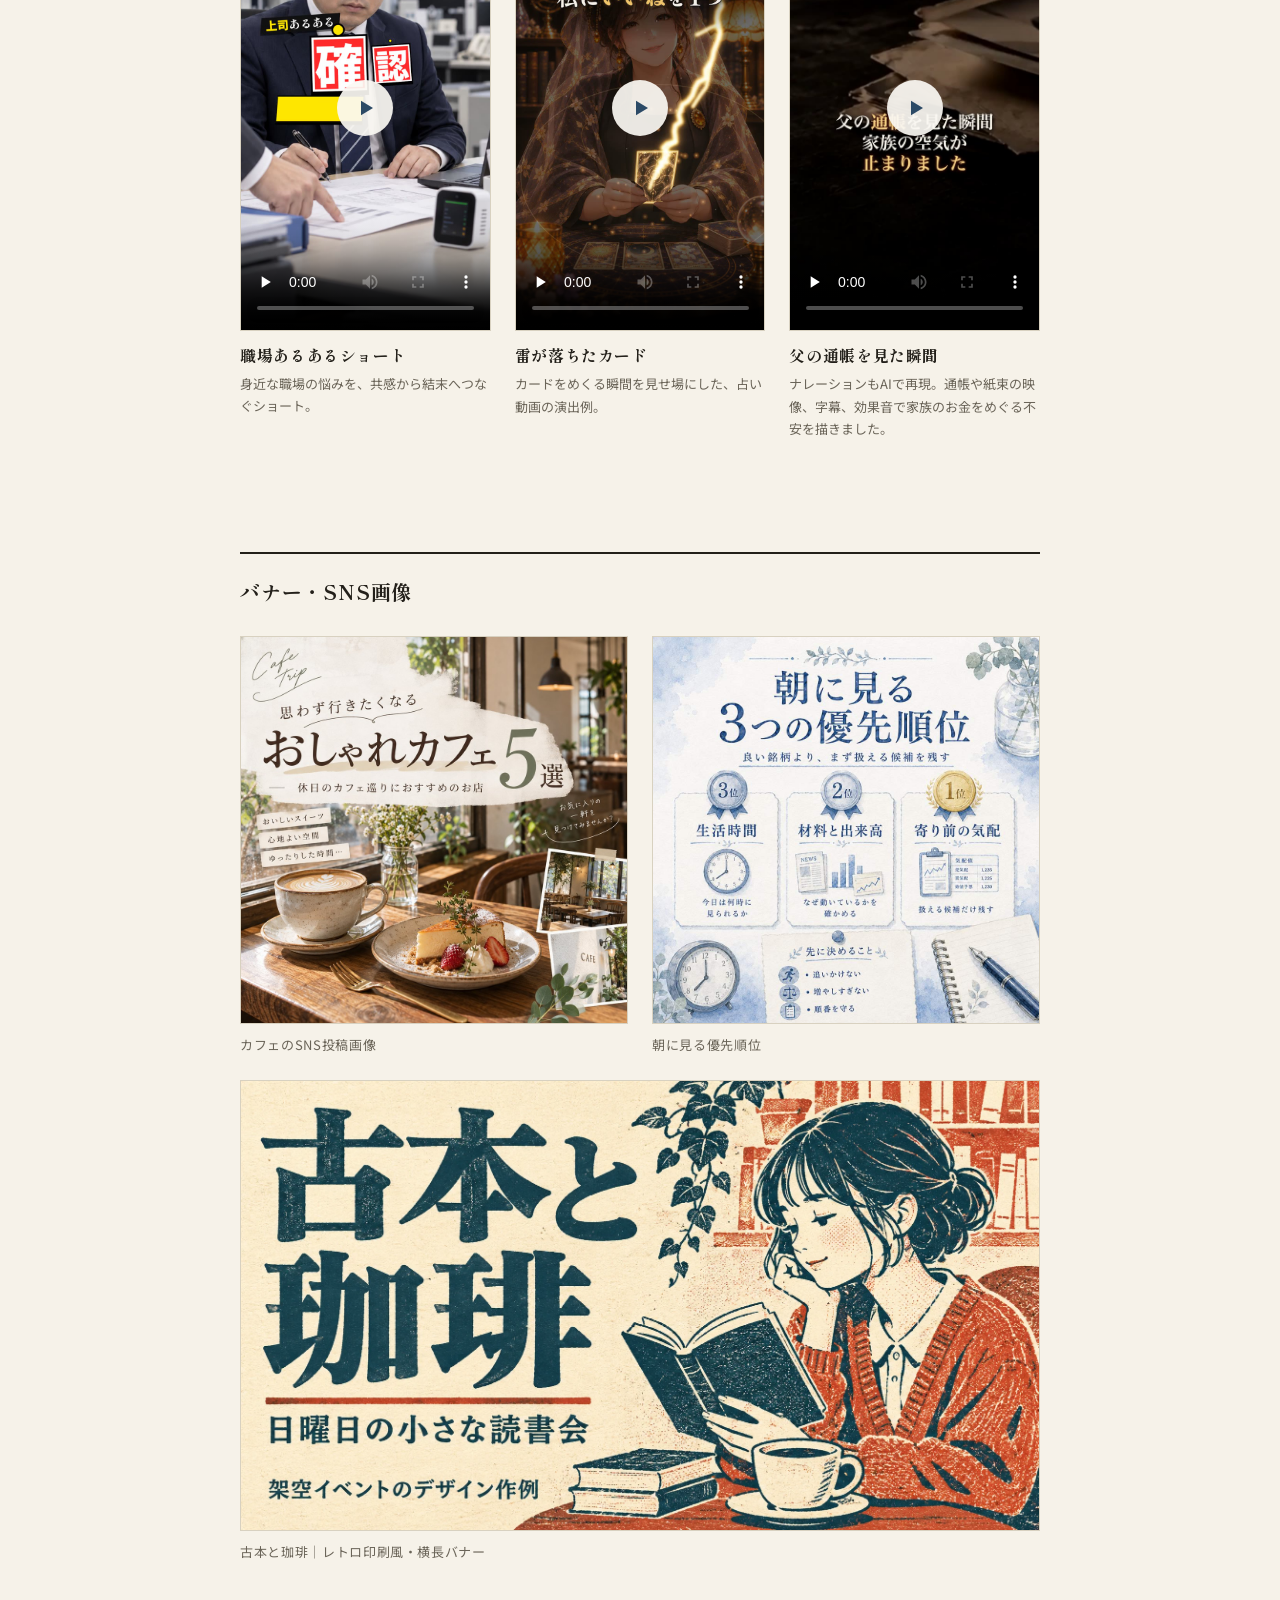
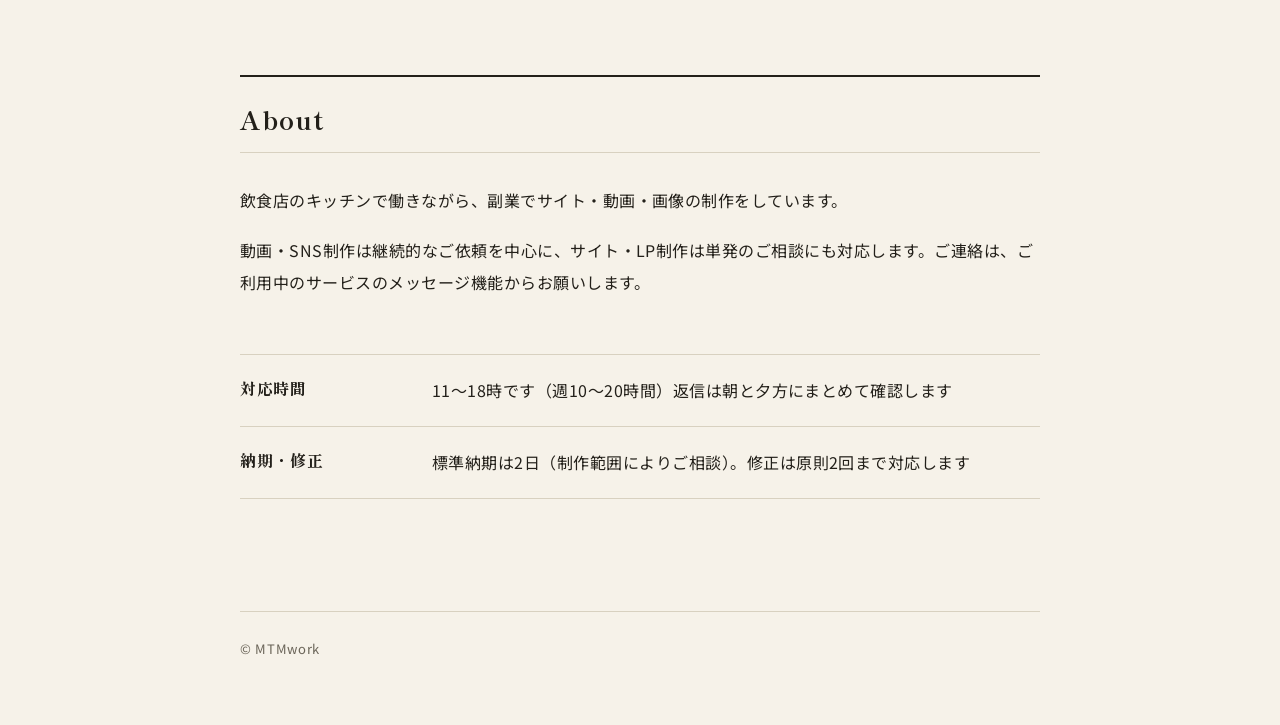
==== commit bab93637: "Align restaurant portfolio preview with new headerless screenshot" ====
--- a/index.html
+++ b/index.html
@@ -238,17 +238,15 @@
         border: 1px solid var(--c-rule);
       }
       /* 「飲食の仕事」作品プレビュー：掲載画像を軽量なHTMLで再現 */
-      .itk-preview { overflow: hidden; aspect-ratio: 2048 / 1337; background: #29312f; color: #f4f1e8; container-type: inline-size; }
-      .itk-preview-nav { display: flex; align-items: center; gap: 1.15cqw; height: 7.1%; padding: 0 2.2cqw; box-sizing: border-box; background: #f4f1eb; color: #242722; font-family: var(--f-head); font-size: 1.55cqw; }
-      .itk-preview-mark { display: inline-flex; justify-content: center; align-items: center; width: 3.4cqw; height: 3.4cqw; border: 1px solid #969a8d; font-size: 2cqw; transform: rotate(-6deg); }
-      .itk-preview-nav-right { margin-left: auto; font-size: 1.2cqw; color: #7c7a71; }
-      .itk-preview-hero { display: grid; grid-template-columns: 52% 48%; height: 92.9%; }
-      .itk-preview-copy { display: flex; flex-direction: column; min-width: 0; padding: 6.3cqw 4.2cqw 3.3cqw; box-sizing: border-box; }
+      .itk-preview { overflow: hidden; aspect-ratio: 2048 / 1335; background: #29312f; color: #f4f1e8; container-type: inline-size; }
+      .itk-preview-hero { display: grid; grid-template-columns: 52% 48%; height: 100%; }
+      .itk-preview-copy { display: flex; flex-direction: column; min-width: 0; padding: 1.8cqw 4.2cqw 3.3cqw; box-sizing: border-box; }
       .itk-preview-rule { border-top: 1px solid #81847e; margin-bottom: 2.5cqw; }
       .itk-preview-kicker { color: #b8a694; font-size: 1.25cqw; letter-spacing: 0.22em; white-space: nowrap; }
       .itk-preview-title { display: block; margin-top: 6.5cqw; font-family: var(--f-head); font-size: 4.8cqw; font-weight: 500; line-height: 1.43; letter-spacing: 0.025em; }
       .itk-preview-lead { display: block; margin-top: auto; font-family: var(--f-head); font-size: 2cqw; line-height: 1.95; }
       .itk-preview-desc { display: block; margin-top: 2.1cqw; font-size: 1.22cqw; line-height: 1.75; color: #d0d1cc; }
+      .itk-preview-cta { display: block; align-self: flex-start; margin-top: auto; padding-bottom: 1cqw; border-bottom: 1px solid #a48f7e; color: #d5ab87; font-size: 1.35cqw; }
       .itk-preview-photo { display: block; width: 100%; height: 100%; object-fit: cover; object-position: center; min-width: 0; }
       .site-meta {
         display: flex;
@@ -915,15 +913,15 @@
             <a class="open" href="https://hoyu.pages.dev/" target="_blank" rel="noopener noreferrer">恋愛相談LPへ ↗</a>
           </div>
           <div class="site-work">
-            <div class="site-shot itk-preview" role="img" aria-label="飲食の仕事のトップページ。深緑の見出しパネルと飲食店の写真を組み合わせたデザイン">
-              <div class="itk-preview-nav"><span class="itk-preview-mark">飲</span><span>飲食の仕事</span><span class="itk-preview-nav-right">記事を読む</span></div>
+            <div class="site-shot itk-preview" role="img" aria-label="飲食の仕事のトップページ。提供されたスクリーンショットに合わせ、ヘッダーを外して深緑の見出しパネルと飲食店の写真を配置したプレビュー">
               <div class="itk-preview-hero">
                 <div class="itk-preview-copy">
                   <div class="itk-preview-rule"></div>
                   <span class="itk-preview-kicker">飲食の仕事をしている人へ</span>
                   <strong class="itk-preview-title">また、店のこと<br>を<br>考えてる。</strong>
                   <span class="itk-preview-lead">帰り道も、休みの日も。<br>「私が抜けたら、どうなるんだろう」って。</span>
-                  <span class="itk-preview-desc">店のことはよく分かる。だからこそ、自分のことを後回しにしてしまう。</span>
+                  <span class="itk-preview-desc">店のことはよく分かる。だからこそ、自分のことを後回しにしてしまう。そんなとき、少しだけ読んでほしい話を集めました。</span>
+                  <span class="itk-preview-cta">話を読む　↓</span>
                 </div>
                 <img class="itk-preview-photo" src="https://images.pexels.com/photos/32010784/pexels-photo-32010784.jpeg?auto=compress&amp;cs=tinysrgb&amp;w=1400" alt="" loading="lazy" />
               </div>
